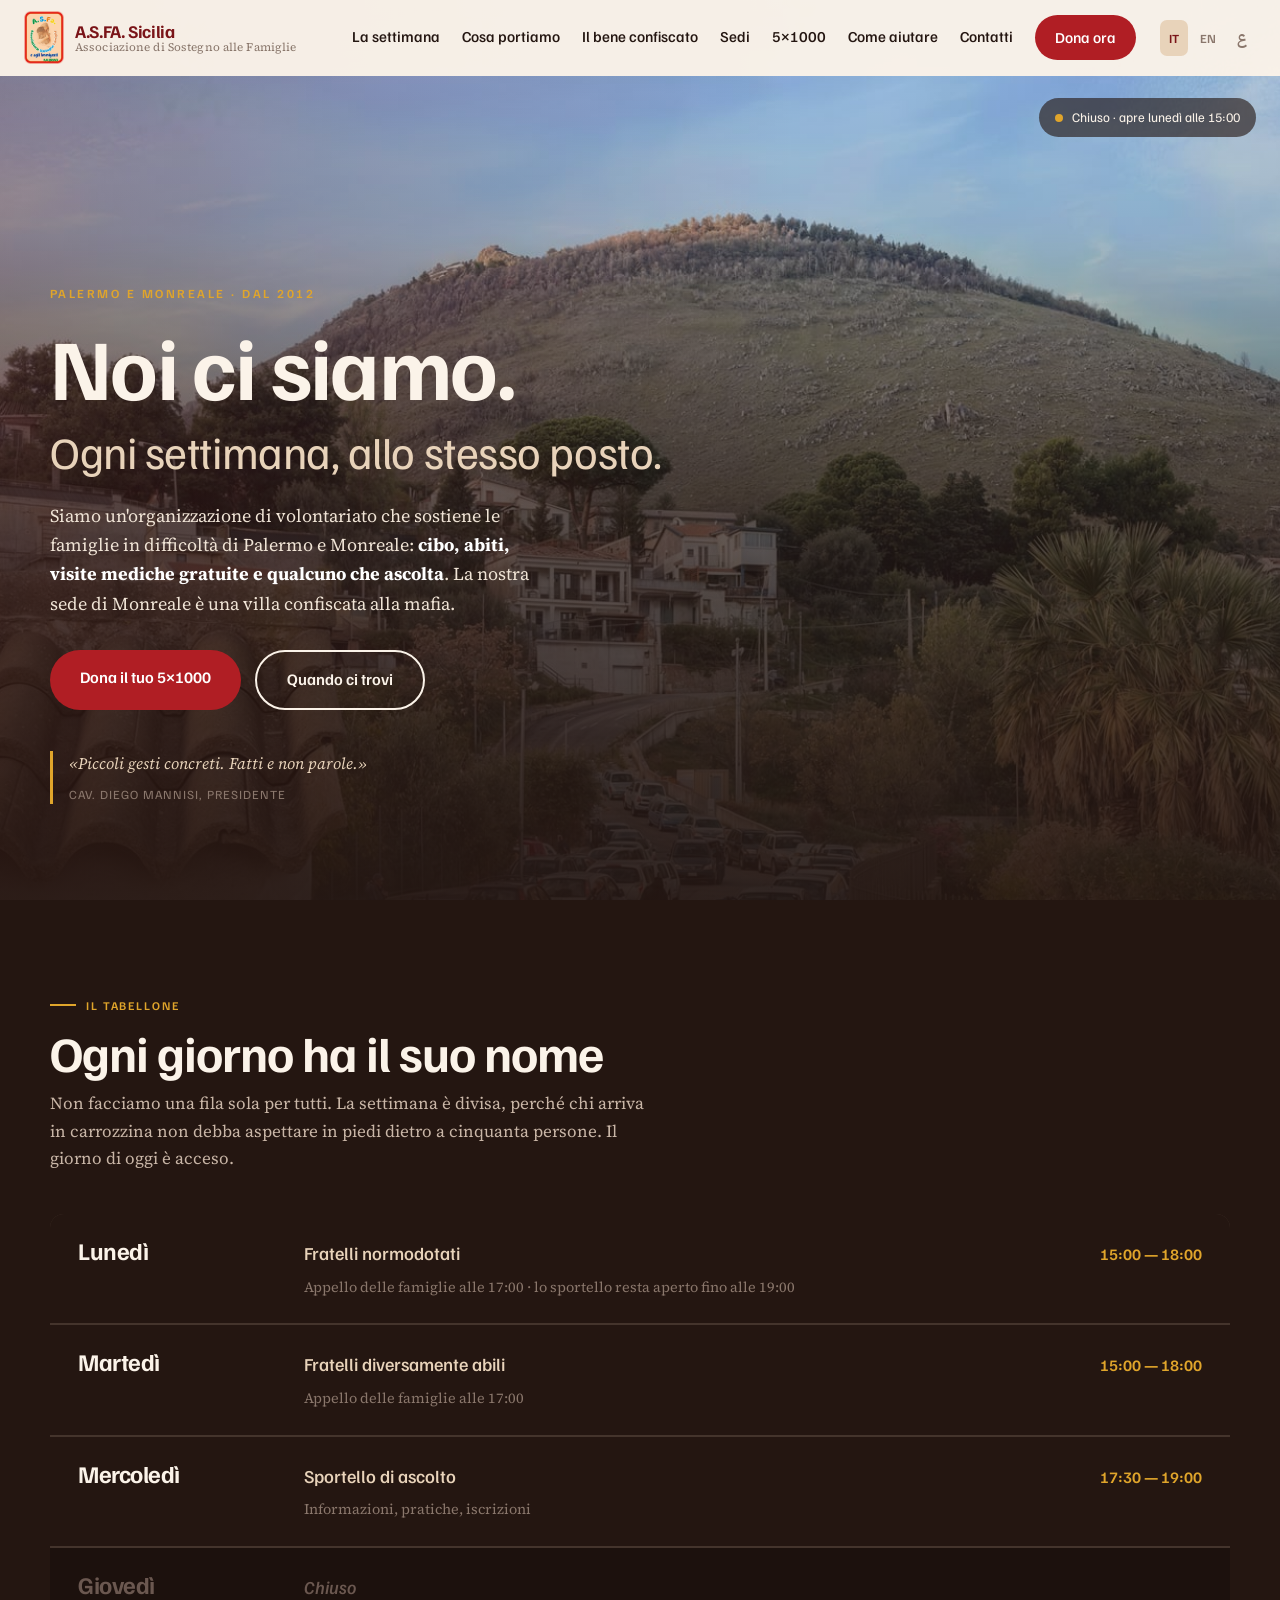
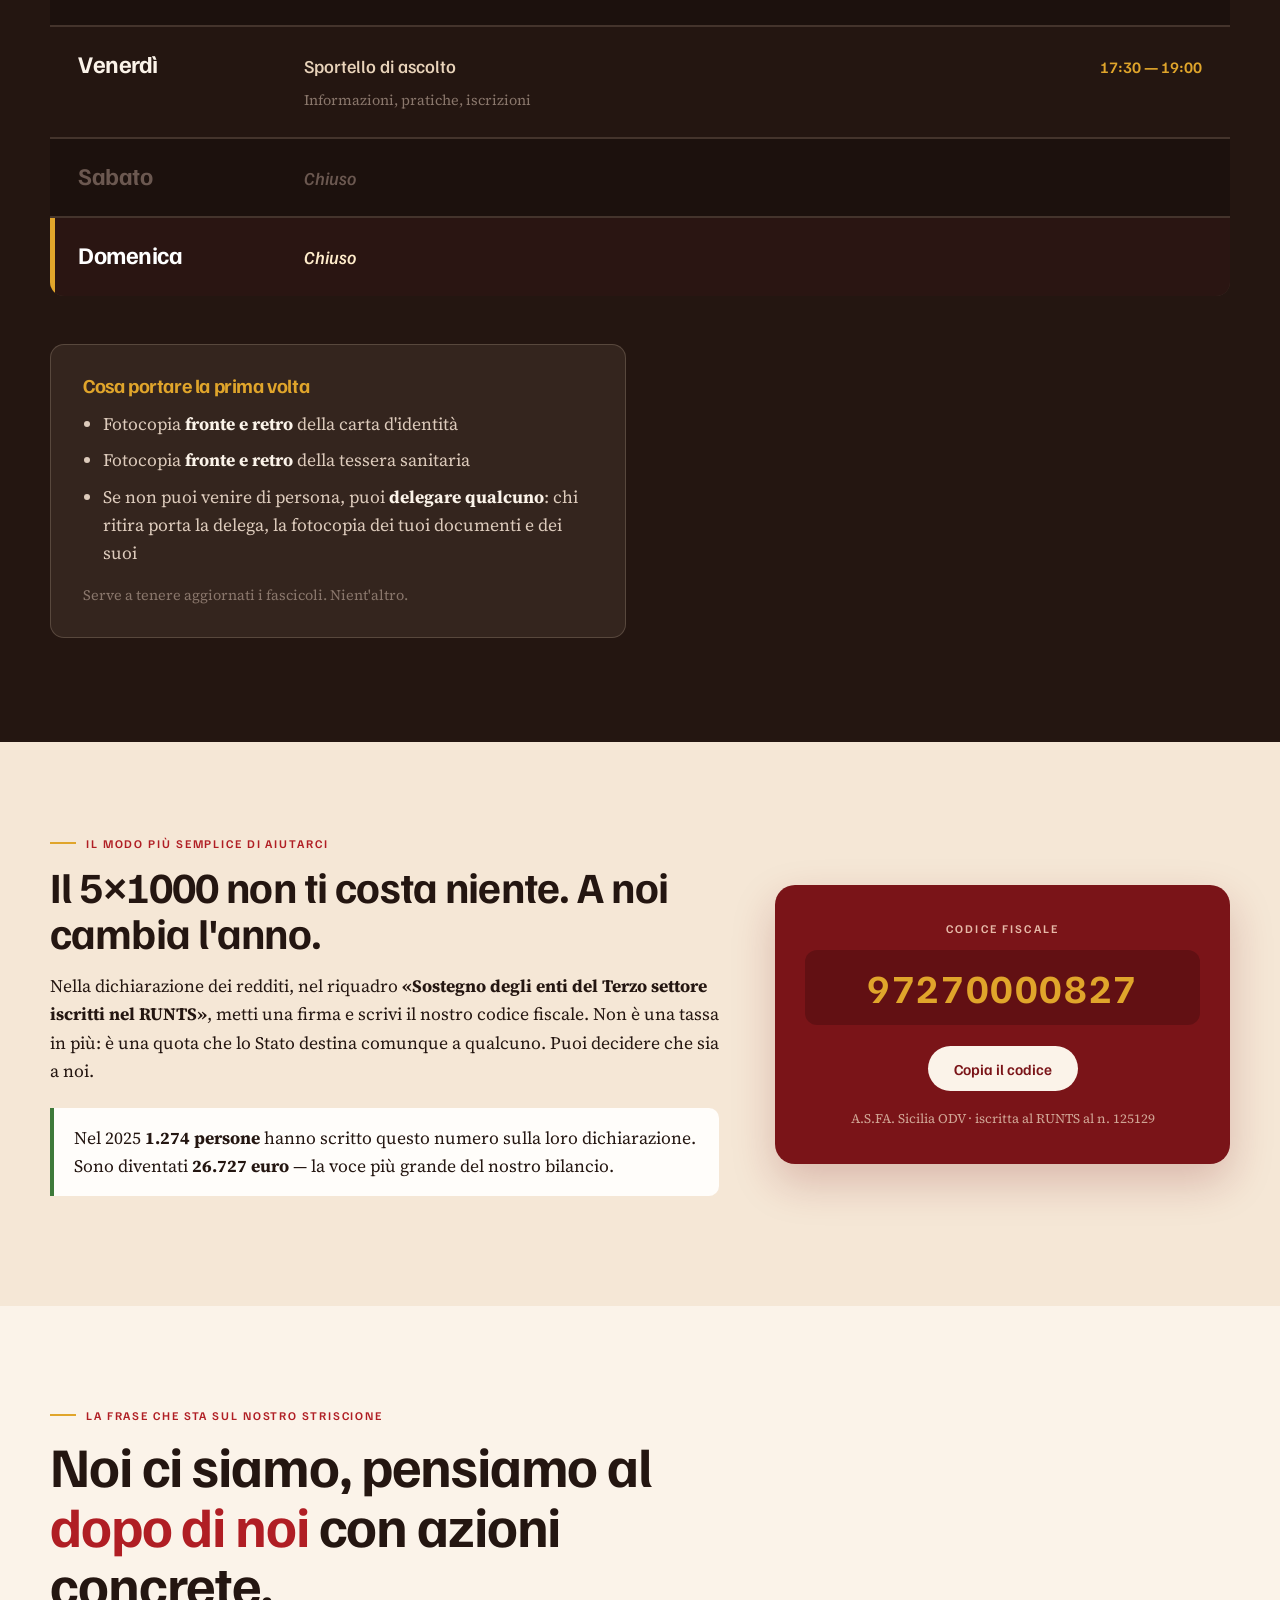
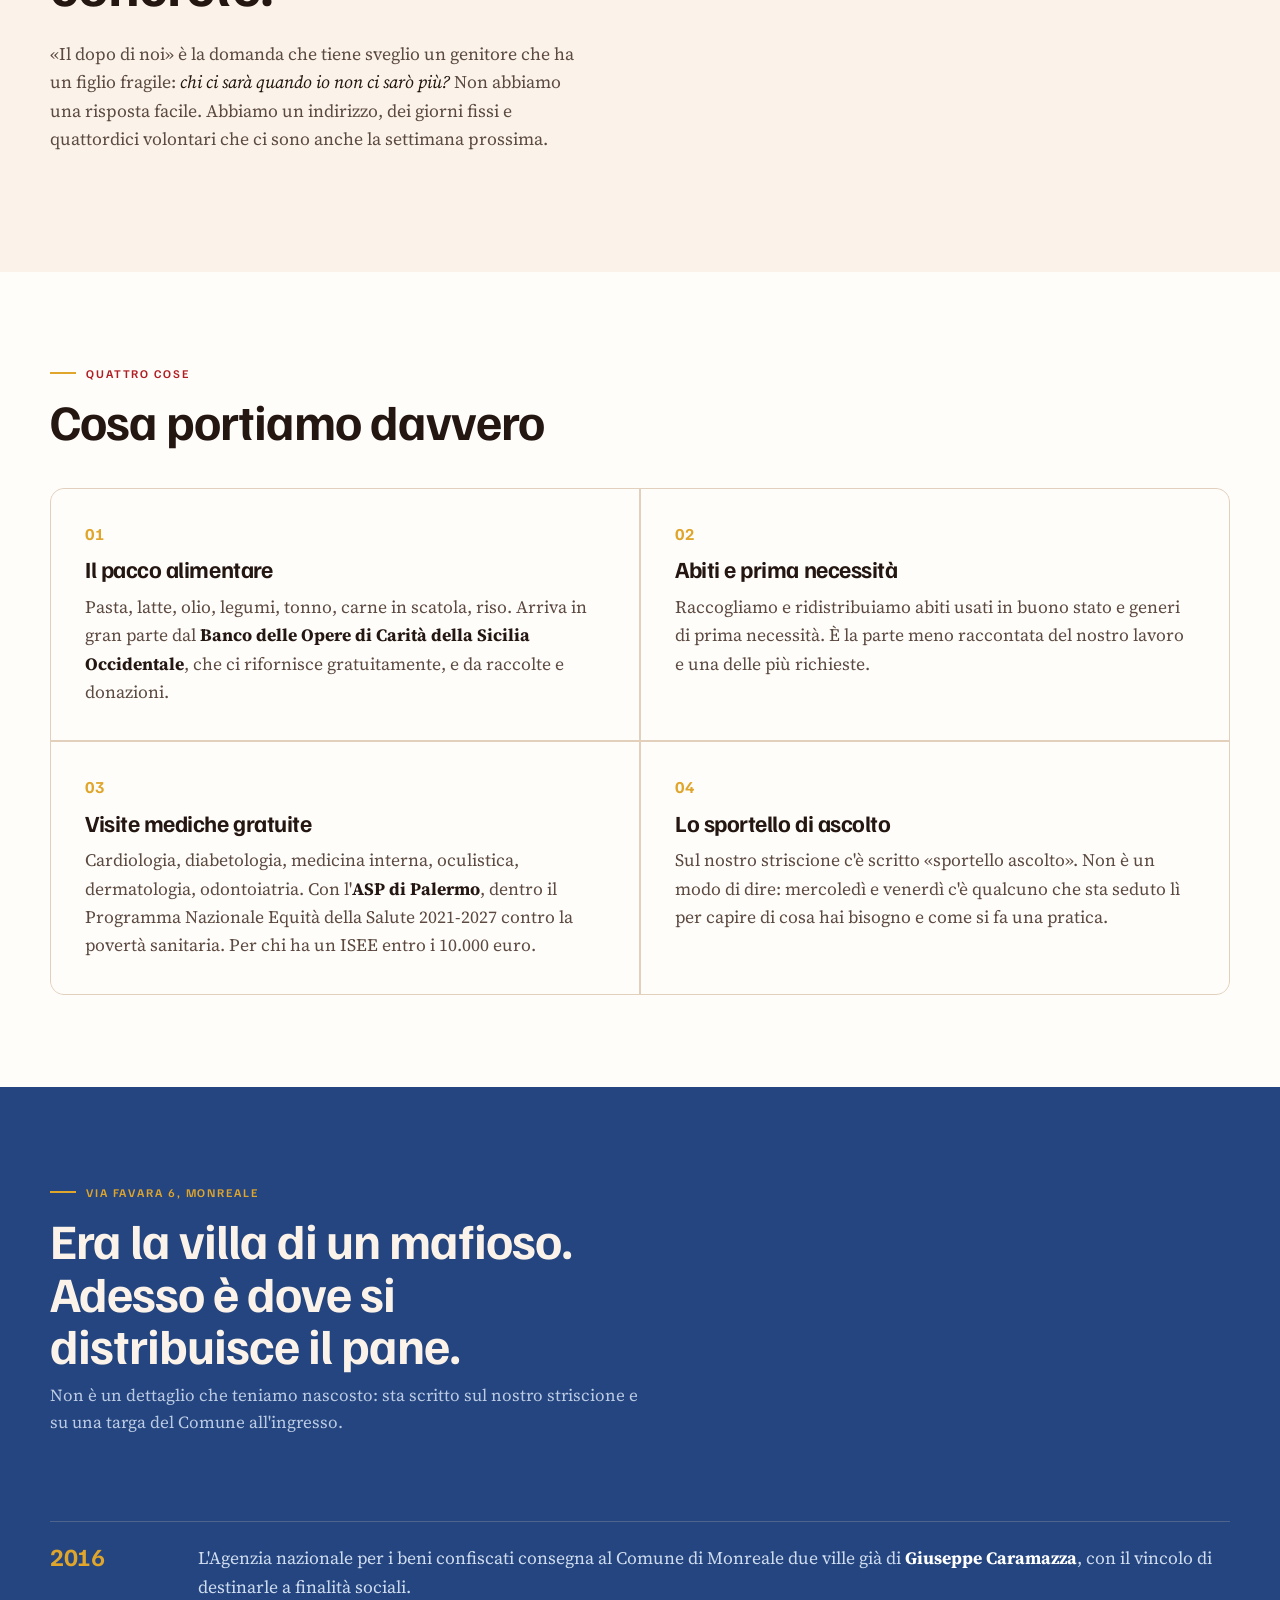
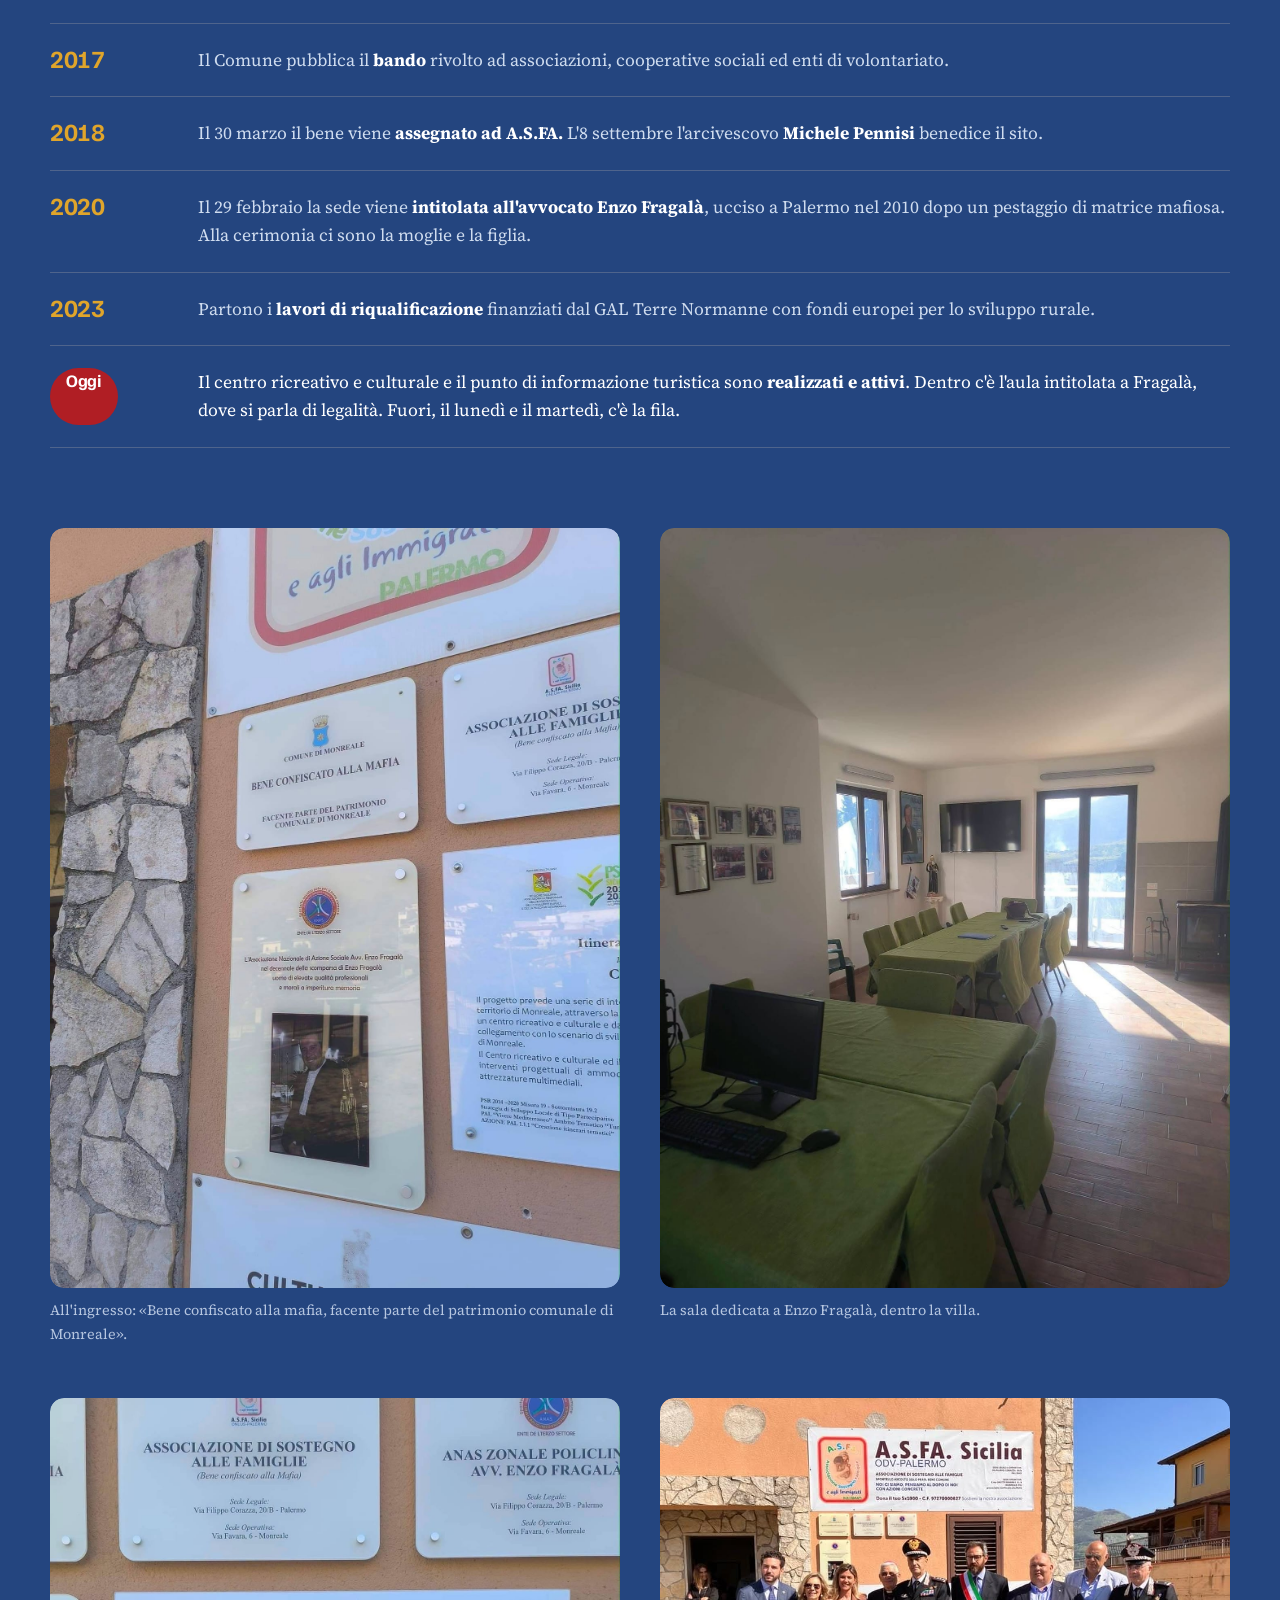
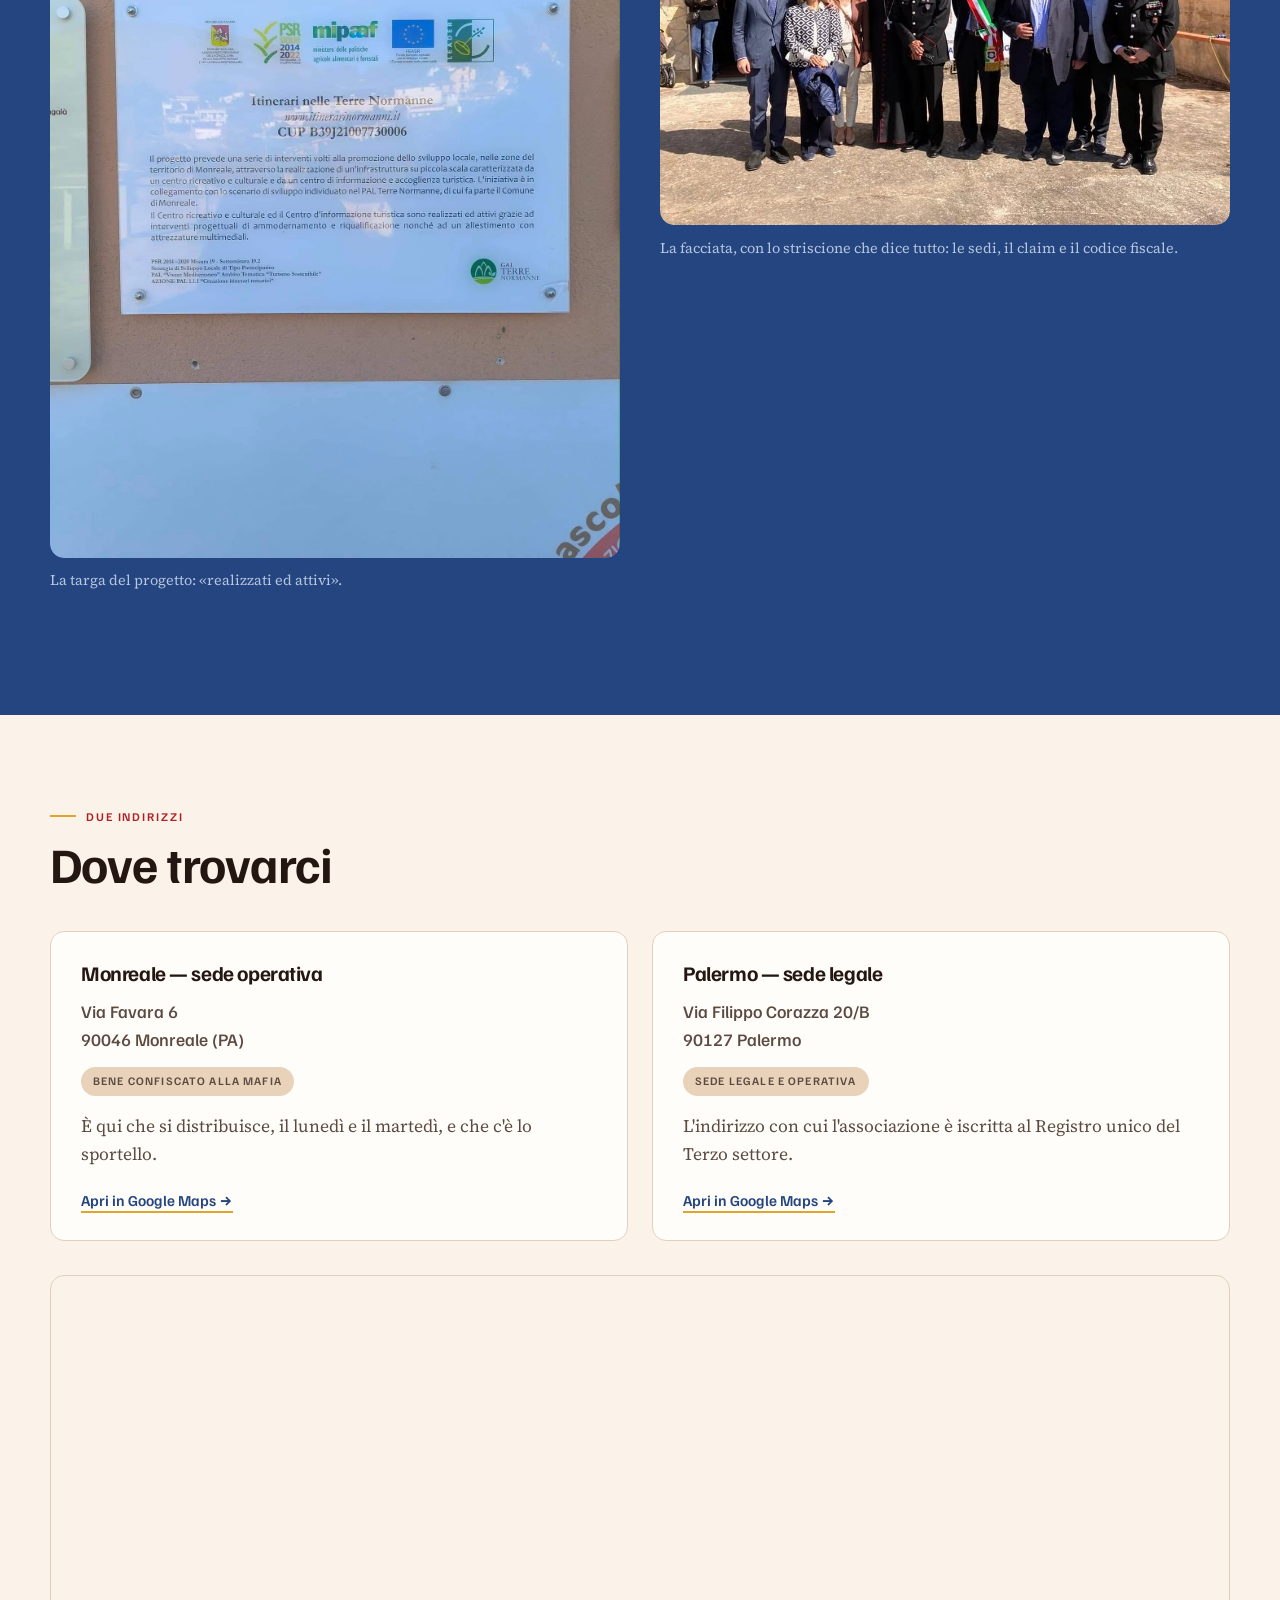
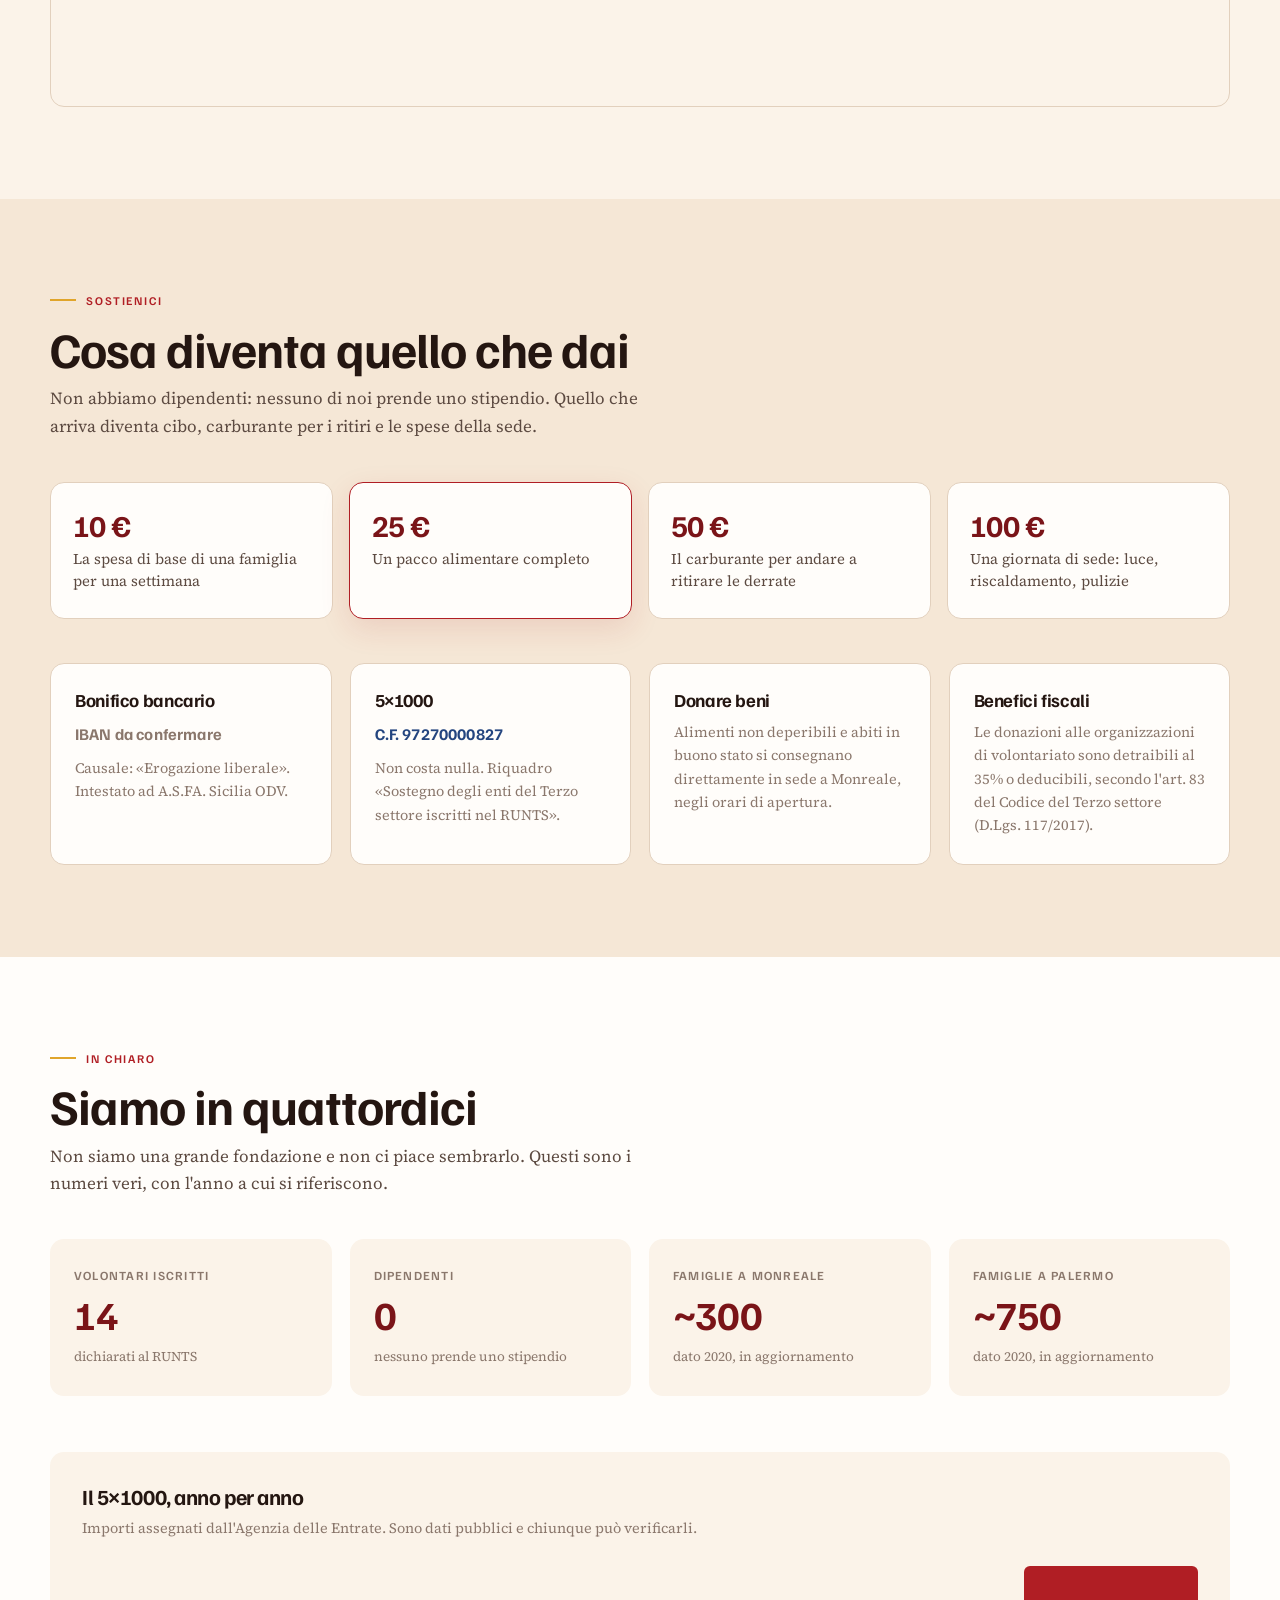
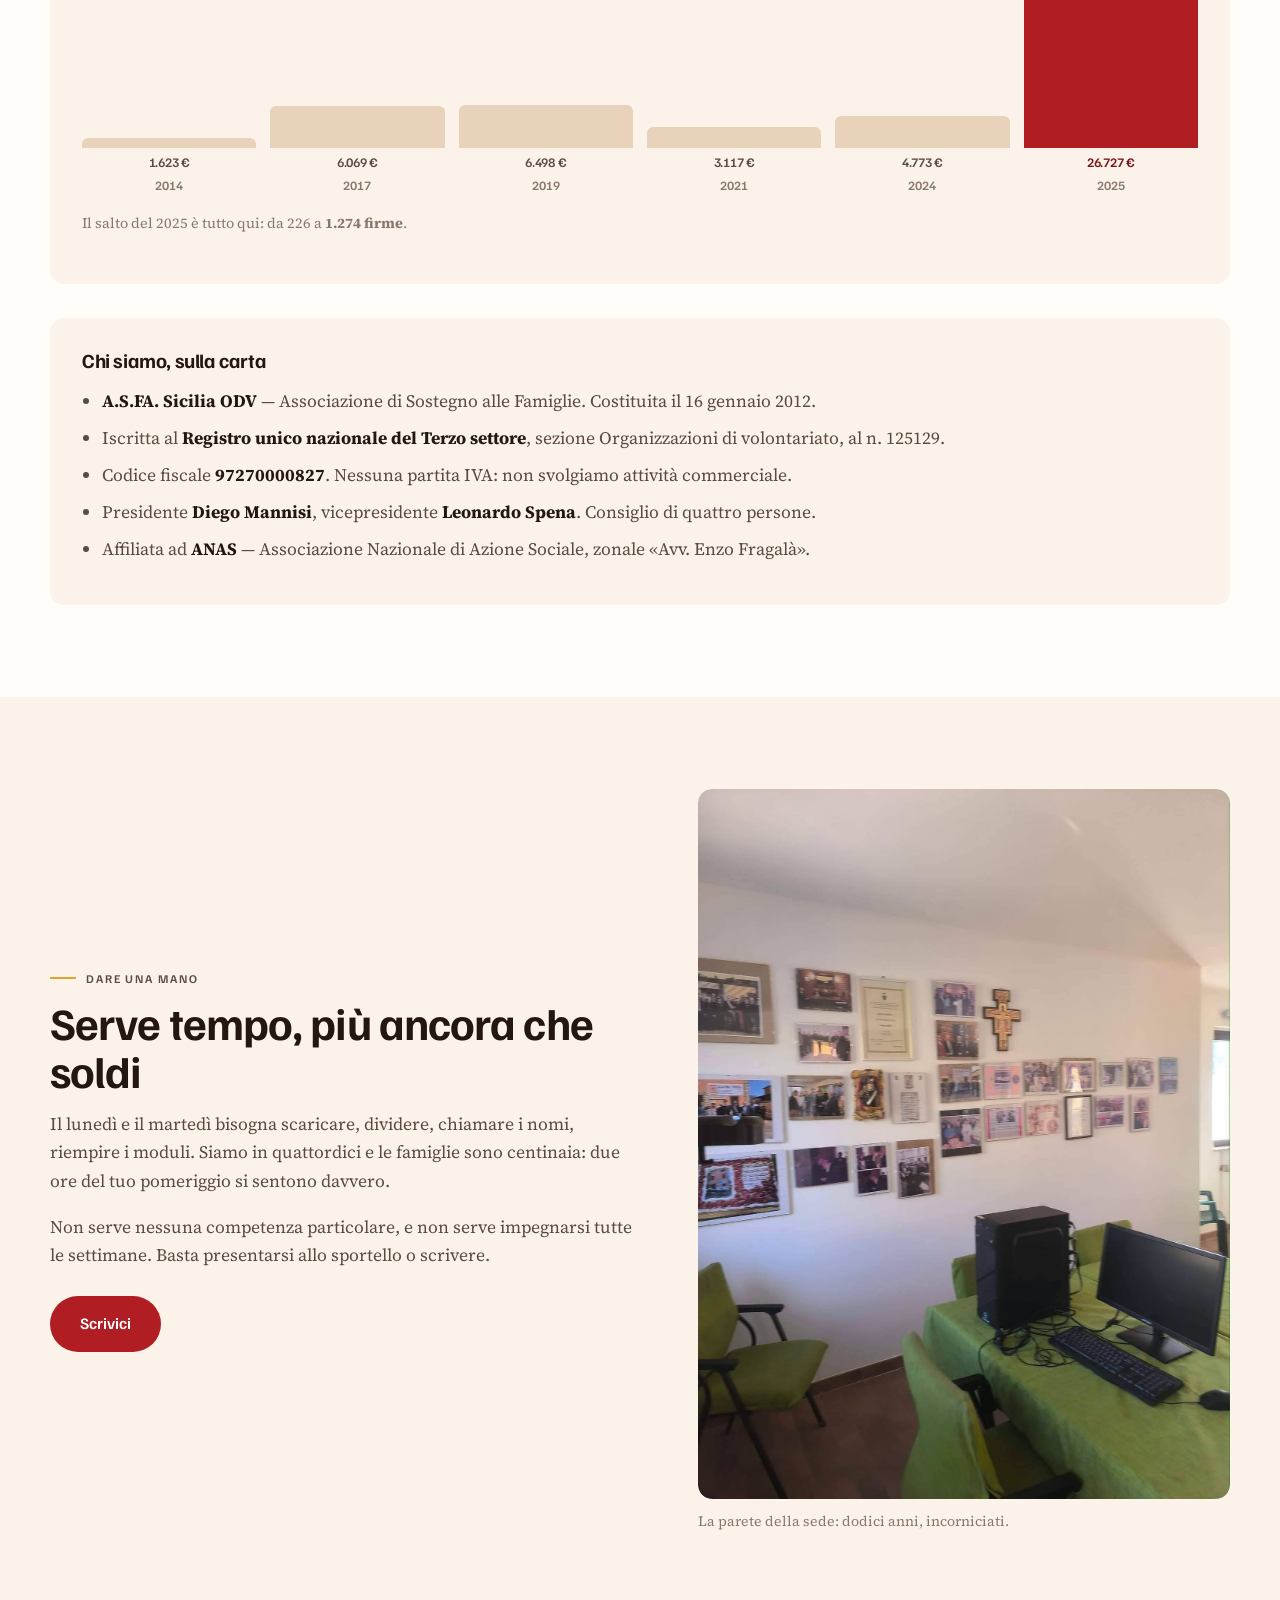
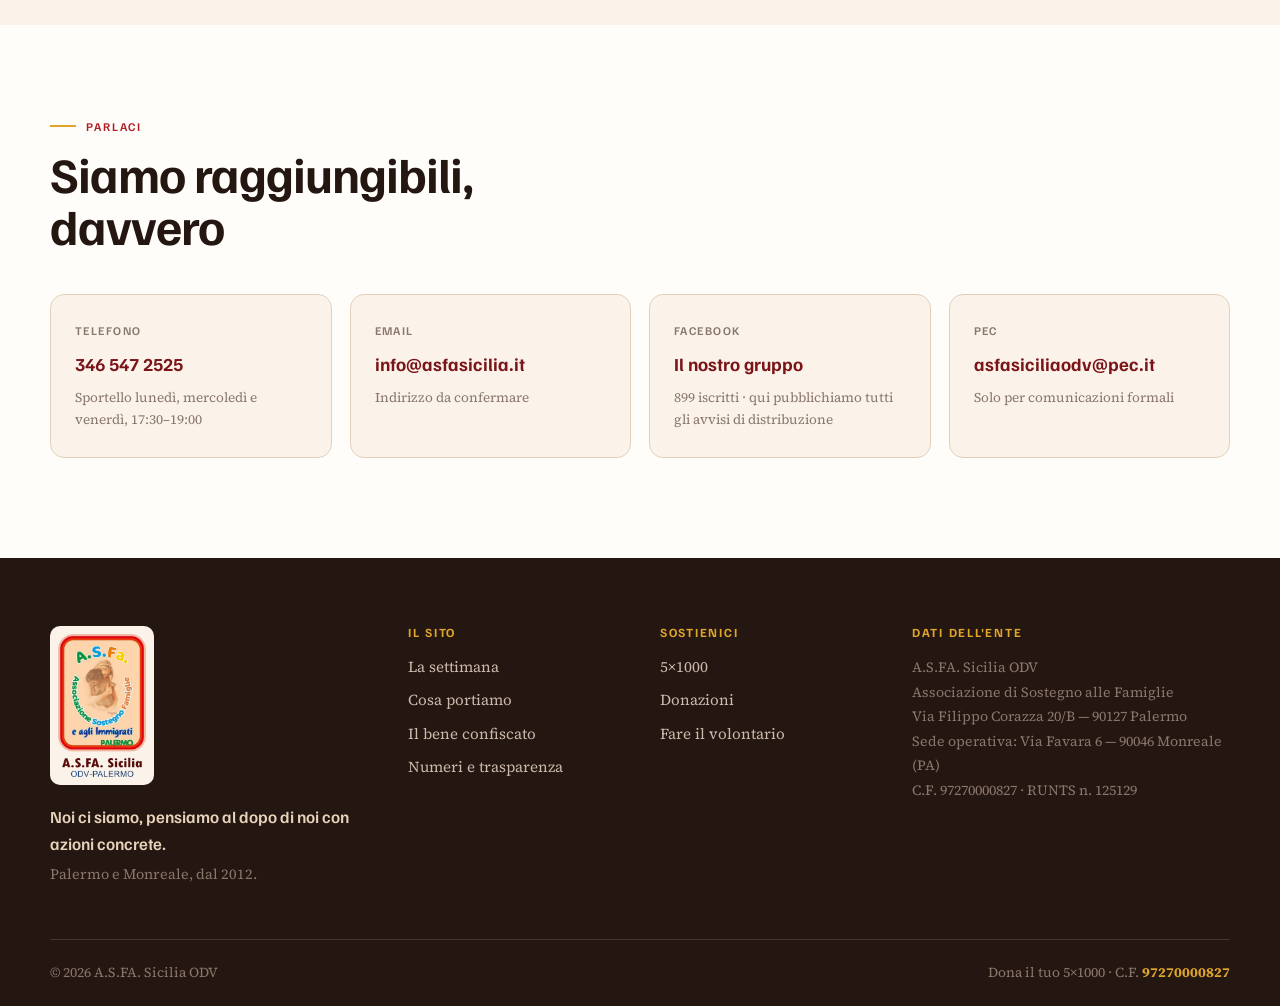
==== index.html @ a06b41d7 "A.S.FA. Sicilia ODV — sito «Noi ci siamo» Anteprima per il cliente (noindex finché IBAN, email e tel" ====
<!DOCTYPE html>
<html lang="it" dir="ltr">
<head>
<meta charset="utf-8">
<meta name="viewport" content="width=device-width, initial-scale=1">
<title>A.S.FA. Sicilia ODV — Associazione di Sostegno alle Famiglie · Palermo e Monreale</title>
<meta name="description" content="Dal 2012 sosteniamo le famiglie di Palermo e Monreale: distribuzione alimentare, abiti, visite mediche gratuite e sportello di ascolto. La sede di Monreale è un bene confiscato alla mafia. Dona il tuo 5×1000: C.F. 97270000827.">
<link rel="canonical" href="https://asfasicilia.it/">
<!-- ⚠️ TEMPORANEO — anteprima per il cliente. IBAN, email e telefono sono ancora
     da confermare: finché lo sono, la pagina non deve comparire nelle ricerche.
     DA RIMUOVERE quando si va live sul dominio con i contatti veri. -->
<meta name="robots" content="noindex, nofollow">
<meta property="og:type" content="website">
<meta property="og:locale" content="it_IT">
<meta property="og:site_name" content="A.S.FA. Sicilia ODV">
<meta property="og:title" content="A.S.FA. Sicilia ODV — Noi ci siamo">
<meta property="og:description" content="Associazione di Sostegno alle Famiglie e agli Immigrati. Palermo e Monreale, dal 2012. Distribuzione alimentare, abiti, visite mediche gratuite, sportello di ascolto.">
<meta property="og:url" content="https://asfasicilia.it/">
<meta property="og:image" content="https://asfasicilia.it/img/og-image.jpg">
<meta property="og:image:width" content="1200">
<meta property="og:image:height" content="630">
<meta name="twitter:card" content="summary_large_image">
<meta name="twitter:title" content="A.S.FA. Sicilia ODV — Noi ci siamo">
<meta name="twitter:description" content="Associazione di Sostegno alle Famiglie e agli Immigrati. Palermo e Monreale, dal 2012.">
<meta name="twitter:image" content="https://asfasicilia.it/img/og-image.jpg">
<meta name="theme-color" content="#7A1418">
<link rel="icon" href="img/favicon-32.png" sizes="32x32" type="image/png">
<link rel="icon" href="img/favicon-512.png" sizes="512x512" type="image/png">
<link rel="apple-touch-icon" href="img/apple-touch-icon.png">
<link rel="preconnect" href="https://fonts.googleapis.com">
<link rel="preconnect" href="https://fonts.gstatic.com" crossorigin>
<link href="https://fonts.googleapis.com/css2?family=Familjen+Grotesk:ital,wght@0,400..700;1,400..700&family=Source+Serif+4:ital,opsz,wght@0,8..60,400..700;1,8..60,400..600&family=IBM+Plex+Sans+Arabic:wght@400;600;700&display=swap" rel="stylesheet">
<link rel="stylesheet" href="css/styles.css?v=1">
<script src="https://cdnjs.cloudflare.com/ajax/libs/gsap/3.12.5/gsap.min.js" defer></script>
<script src="https://cdnjs.cloudflare.com/ajax/libs/gsap/3.12.5/ScrollTrigger.min.js" defer></script>
<script src="js/main.js?v=1" defer></script>
<script type="application/ld+json">
{
  "@context": "https://schema.org",
  "@graph": [
    {
      "@type": "NGO",
      "@id": "https://asfasicilia.it/#org",
      "name": "A.S.FA. Sicilia ODV — Associazione di Sostegno alle Famiglie",
      "alternateName": ["A.S.FA. Sicilia", "Associazione di Sostegno alle Famiglie e agli Immigrati"],
      "url": "https://asfasicilia.it/",
      "logo": "https://asfasicilia.it/img/logo-asfa-full.png",
      "image": "https://asfasicilia.it/img/sede-inaugurazione.jpg",
      "foundingDate": "2012-01-16",
      "slogan": "Noi ci siamo, pensiamo al dopo di noi con azioni concrete",
      "taxID": "97270000827",
      "description": "Organizzazione di volontariato che sostiene le famiglie in difficoltà di Palermo e Monreale con distribuzione alimentare, abiti, visite mediche gratuite e uno sportello di ascolto. La sede operativa di Monreale è un bene confiscato alla mafia.",
      "areaServed": [
        { "@type": "City", "name": "Palermo" },
        { "@type": "City", "name": "Monreale" }
      ],
      "address": {
        "@type": "PostalAddress",
        "streetAddress": "Via Filippo Corazza 20/B",
        "postalCode": "90127",
        "addressLocality": "Palermo",
        "addressRegion": "PA",
        "addressCountry": "IT"
      },
      "location": {
        "@type": "Place",
        "name": "Sede operativa di Monreale — bene confiscato alla mafia",
        "address": {
          "@type": "PostalAddress",
          "streetAddress": "Via Favara 6",
          "postalCode": "90046",
          "addressLocality": "Monreale",
          "addressRegion": "PA",
          "addressCountry": "IT"
        }
      },
      "sameAs": ["https://www.facebook.com/groups/707777091061742"],
      "member": {
        "@type": "Person",
        "name": "Diego Mannisi",
        "jobTitle": "Presidente"
      }
    },
    {
      "@type": "WebSite",
      "@id": "https://asfasicilia.it/#site",
      "url": "https://asfasicilia.it/",
      "name": "A.S.FA. Sicilia ODV",
      "inLanguage": ["it", "en", "ar"],
      "publisher": { "@id": "https://asfasicilia.it/#org" }
    },
    {
      "@type": "FAQPage",
      "@id": "https://asfasicilia.it/#faq",
      "mainEntity": [
        {
          "@type": "Question",
          "name": "Come faccio a ricevere il pacco alimentare?",
          "acceptedAnswer": { "@type": "Answer", "text": "Ci si presenta alla sede nel giorno indicato portando la fotocopia fronte e retro della carta d'identità e della tessera sanitaria. Chi è impossibilitato a venire può delegare un'altra persona, che ritira esibendo la delega insieme alla fotocopia dei documenti di chi delega e dei propri." }
        },
        {
          "@type": "Question",
          "name": "In quali giorni si distribuisce?",
          "acceptedAnswer": { "@type": "Answer", "text": "La distribuzione è organizzata per giorni distinti: il lunedì per i fratelli normodotati e il martedì per i fratelli diversamente abili, dalle 15:00 alle 18:00, con appello delle famiglie presenti alle 17:00. Lo sportello di ascolto è aperto lunedì, mercoledì e venerdì dalle 17:30 alle 19:00." }
        },
        {
          "@type": "Question",
          "name": "Dove si trova la sede?",
          "acceptedAnswer": { "@type": "Answer", "text": "La sede legale è a Palermo in Via Filippo Corazza 20/B. La sede operativa è a Monreale in Via Favara 6, dentro una villa confiscata alla mafia e assegnata all'associazione dal Comune di Monreale con bando pubblico nel 2018." }
        },
        {
          "@type": "Question",
          "name": "Come posso destinare il 5×1000 ad A.S.FA. Sicilia?",
          "acceptedAnswer": { "@type": "Answer", "text": "Nella dichiarazione dei redditi, nel riquadro «Sostegno degli enti del Terzo settore iscritti nel RUNTS», si firma e si scrive il codice fiscale 97270000827. Non costa nulla al contribuente." }
        },
        {
          "@type": "Question",
          "name": "Le visite mediche sono davvero gratuite?",
          "acceptedAnswer": { "@type": "Answer", "text": "Sì. Rientrano nel Programma Nazionale Equità della Salute 2021-2027, realizzato con l'ASP di Palermo per contrastare la povertà sanitaria. Sono rivolte a chi ha un ISEE entro i 10.000 euro e si prenotano contattando l'associazione." }
        }
      ]
    }
  ]
}
</script>
</head>
<body>

<a class="skip" href="#main" data-i18n="skip">Vai al contenuto</a>

<!-- ══ INTRO (skippabile, off con reduced-motion / no-js) ══ -->
<div class="intro" id="intro" aria-hidden="true">
  <div class="intro-in">
    <span class="intro-l1">Noi</span>
    <span class="intro-l2">ci siamo</span>
  </div>
</div>

<!-- ══ HEADER ══ -->
<header class="hdr" id="hdr">
  <a class="brand" href="#hero" aria-label="A.S.FA. Sicilia ODV, torna in cima">
    <img class="brand-mark" src="img/logo-badge.png" alt="Stemma di A.S.FA. Sicilia: una madre che stringe il figlio, dentro la cornice rossa dell'associazione" width="420" height="560" data-i18n-alt="brand.alt">
    <span class="brand-txt">
      <strong>A.S.FA. Sicilia</strong>
      <em data-i18n="brand.sub">Associazione di Sostegno alle Famiglie</em>
    </span>
  </a>

  <button class="burger" id="burger" aria-controls="mainNav" aria-expanded="false" aria-label="Apri il menu" data-i18n-aria="nav.open">
    <span></span><span></span><span></span>
  </button>

  <nav class="nav" id="mainNav" aria-label="Navigazione principale" data-i18n-aria="nav.main">
    <a href="#settimana" data-i18n="nav.settimana">La settimana</a>
    <a href="#cosa" data-i18n="nav.cosa">Cosa portiamo</a>
    <a href="#bene" data-i18n="nav.bene">Il bene confiscato</a>
    <a href="#sedi" data-i18n="nav.sedi">Sedi</a>
    <a href="#5x1000" data-i18n="nav.5x1000">5×1000</a>
    <a href="#aiutare" data-i18n="nav.aiutare">Come aiutare</a>
    <a href="#contatti" data-i18n="nav.contatti">Contatti</a>
    <a class="nav-cta" href="#dona" data-i18n="nav.dona">Dona ora</a>
  </nav>

  <div class="langs" role="group" aria-label="Lingua del sito" data-i18n-aria="lang.group">
    <button type="button" data-lang="it" class="is-on" aria-pressed="true" lang="it">IT</button>
    <button type="button" data-lang="en" aria-pressed="false" lang="en">EN</button>
    <button type="button" data-lang="ar" aria-pressed="false" lang="ar">ع</button>
  </div>
</header>

<main id="main">

<!-- ══ 1 · HERO ══════════════════════════════════════════ -->
<section class="hero" id="hero">
  <img class="hero-bg" src="img/fila-strada.jpg" alt="La strada che sale verso la sede di Monreale nel giorno della distribuzione, con la fila delle auto e le colline sullo sfondo" width="1900" height="861" data-i18n-alt="hero.alt">
  <div class="hero-veil"></div>
  <div class="hero-in">
    <p class="kicker" data-i18n="hero.kicker">Palermo e Monreale · dal 2012</p>
    <h1 class="hero-h1">
      <span class="hh-1" data-i18n="hero.h1a">Noi ci siamo.</span>
      <span class="hh-2" data-i18n="hero.h1b">Ogni settimana, allo stesso posto.</span>
    </h1>
    <p class="hero-p" data-i18n="hero.p">Siamo un'organizzazione di volontariato che sostiene le famiglie in difficoltà di Palermo e Monreale: <strong>cibo, abiti, visite mediche gratuite e qualcuno che ascolta</strong>. La nostra sede di Monreale è una villa confiscata alla mafia.</p>
    <div class="hero-cta">
      <a class="btn btn-solid" href="#5x1000" data-i18n="hero.cta1">Dona il tuo 5×1000</a>
      <a class="btn btn-line" href="#settimana" data-i18n="hero.cta2">Quando ci trovi</a>
    </div>
    <p class="hero-firma" data-i18n="hero.firma">«Piccoli gesti concreti. Fatti e non parole.»<span>Cav. Diego Mannisi, presidente</span></p>
  </div>
  <div class="hero-stato">
    <span class="dot" aria-hidden="true"></span>
    <span id="orarioStato">&nbsp;</span>
  </div>
</section>

<!-- ══ 2 · IL TABELLONE DELLA SETTIMANA — gesto-firma ═════ -->
<section class="settimana" id="settimana" aria-labelledby="settimana-h">
  <div class="wrap">
    <header class="sec-head reveal">
      <p class="occhiello" data-i18n="sett.occhiello">Il tabellone</p>
      <h2 id="settimana-h" data-i18n="sett.h2">Ogni giorno ha il suo nome</h2>
      <p class="sec-sub" data-i18n="sett.sub">Non facciamo una fila sola per tutti. La settimana è divisa, perché chi arriva in carrozzina non debba aspettare in piedi dietro a cinquanta persone. Il giorno di oggi è acceso.</p>
    </header>

    <ol class="board" role="list">
      <li class="day" data-day="1">
        <span class="d-nome" data-i18n="d.lun">Lunedì</span>
        <span class="d-chi" data-i18n="d.lun.chi">Fratelli normodotati</span>
        <span class="d-ora">15:00 — 18:00</span>
        <span class="d-nota" data-i18n="d.lun.nota">Appello delle famiglie alle 17:00 · lo sportello resta aperto fino alle 19:00</span>
      </li>
      <li class="day" data-day="2">
        <span class="d-nome" data-i18n="d.mar">Martedì</span>
        <span class="d-chi" data-i18n="d.mar.chi">Fratelli diversamente abili</span>
        <span class="d-ora">15:00 — 18:00</span>
        <span class="d-nota" data-i18n="d.mar.nota">Appello delle famiglie alle 17:00</span>
      </li>
      <li class="day" data-day="3">
        <span class="d-nome" data-i18n="d.mer">Mercoledì</span>
        <span class="d-chi" data-i18n="d.mer.chi">Sportello di ascolto</span>
        <span class="d-ora">17:30 — 19:00</span>
        <span class="d-nota" data-i18n="d.mer.nota">Informazioni, pratiche, iscrizioni</span>
      </li>
      <li class="day is-off" data-day="4">
        <span class="d-nome" data-i18n="d.gio">Giovedì</span>
        <span class="d-chi" data-i18n="d.chiuso">Chiuso</span>
      </li>
      <li class="day" data-day="5">
        <span class="d-nome" data-i18n="d.ven">Venerdì</span>
        <span class="d-chi" data-i18n="d.ven.chi">Sportello di ascolto</span>
        <span class="d-ora">17:30 — 19:00</span>
        <span class="d-nota" data-i18n="d.ven.nota">Informazioni, pratiche, iscrizioni</span>
      </li>
      <li class="day is-off" data-day="6">
        <span class="d-nome" data-i18n="d.sab">Sabato</span>
        <span class="d-chi" data-i18n="d.chiuso2">Chiuso</span>
      </li>
      <li class="day is-off" data-day="0">
        <span class="d-nome" data-i18n="d.dom">Domenica</span>
        <span class="d-chi" data-i18n="d.chiuso3">Chiuso</span>
      </li>
    </ol>

    <aside class="cosa-portare reveal">
      <h3 data-i18n="portare.h3">Cosa portare la prima volta</h3>
      <ul>
        <li data-i18n="portare.1">Fotocopia <strong>fronte e retro</strong> della carta d'identità</li>
        <li data-i18n="portare.2">Fotocopia <strong>fronte e retro</strong> della tessera sanitaria</li>
        <li data-i18n="portare.3">Se non puoi venire di persona, puoi <strong>delegare qualcuno</strong>: chi ritira porta la delega, la fotocopia dei tuoi documenti e dei suoi</li>
      </ul>
      <p class="mini" data-i18n="portare.nota">Serve a tenere aggiornati i fascicoli. Nient'altro.</p>
    </aside>
  </div>
</section>

<!-- ══ 3 · 5×1000 ════════════════════════════════════════ -->
<section class="cinque" id="5x1000" aria-labelledby="cinque-h">
  <div class="wrap cinque-grid">
    <div class="cinque-txt reveal">
      <p class="occhiello" data-i18n="cq.occhiello">Il modo più semplice di aiutarci</p>
      <h2 id="cinque-h" data-i18n="cq.h2">Il 5×1000 non ti costa niente. A noi cambia l'anno.</h2>
      <p data-i18n="cq.p1">Nella dichiarazione dei redditi, nel riquadro <strong>«Sostegno degli enti del Terzo settore iscritti nel RUNTS»</strong>, metti una firma e scrivi il nostro codice fiscale. Non è una tassa in più: è una quota che lo Stato destina comunque a qualcuno. Puoi decidere che sia a noi.</p>
      <p class="cq-prova" data-i18n="cq.p2">Nel 2025 <strong>1.274 persone</strong> hanno scritto questo numero sulla loro dichiarazione. Sono diventati <strong>26.727 euro</strong> — la voce più grande del nostro bilancio.</p>
    </div>
    <div class="cf-card reveal">
      <p class="cf-lab" data-i18n="cq.cflab">Codice fiscale</p>
      <p class="cf-num" id="cfNum">97270000827</p>
      <button class="cf-copy" type="button" id="cfCopy" data-i18n="cq.copia">Copia il codice</button>
      <p class="cf-note" data-i18n="cq.cfnote">A.S.FA. Sicilia ODV · iscritta al RUNTS al n. 125129</p>
    </div>
  </div>
</section>

<!-- ══ 4 · STATEMENT ═════════════════════════════════════ -->
<section class="statement" aria-labelledby="stat-h">
  <div class="wrap">
    <p class="occhiello reveal" data-i18n="st.occhiello">La frase che sta sul nostro striscione</p>
    <h2 id="stat-h" class="big-quote reveal" data-i18n="st.h2">Noi ci siamo, pensiamo al <em>dopo di noi</em> con azioni concrete.</h2>
    <p class="stat-p reveal" data-i18n="st.p">«Il dopo di noi» è la domanda che tiene sveglio un genitore che ha un figlio fragile: <em>chi ci sarà quando io non ci sarò più?</em> Non abbiamo una risposta facile. Abbiamo un indirizzo, dei giorni fissi e quattordici volontari che ci sono anche la settimana prossima.</p>
  </div>
</section>

<!-- ══ 5 · COSA PORTIAMO ═════════════════════════════════ -->
<section class="cosa" id="cosa" aria-labelledby="cosa-h">
  <div class="wrap">
    <header class="sec-head reveal">
      <p class="occhiello" data-i18n="cosa.occhiello">Quattro cose</p>
      <h2 id="cosa-h" data-i18n="cosa.h2">Cosa portiamo davvero</h2>
    </header>
    <div class="cosa-grid">
      <article class="cosa-c reveal">
        <span class="cosa-n">01</span>
        <h3 data-i18n="cosa.1.h">Il pacco alimentare</h3>
        <p data-i18n="cosa.1.p">Pasta, latte, olio, legumi, tonno, carne in scatola, riso. Arriva in gran parte dal <strong>Banco delle Opere di Carità della Sicilia Occidentale</strong>, che ci rifornisce gratuitamente, e da raccolte e donazioni.</p>
      </article>
      <article class="cosa-c reveal">
        <span class="cosa-n">02</span>
        <h3 data-i18n="cosa.2.h">Abiti e prima necessità</h3>
        <p data-i18n="cosa.2.p">Raccogliamo e ridistribuiamo abiti usati in buono stato e generi di prima necessità. È la parte meno raccontata del nostro lavoro e una delle più richieste.</p>
      </article>
      <article class="cosa-c reveal">
        <span class="cosa-n">03</span>
        <h3 data-i18n="cosa.3.h">Visite mediche gratuite</h3>
        <p data-i18n="cosa.3.p">Cardiologia, diabetologia, medicina interna, oculistica, dermatologia, odontoiatria. Con l'<strong>ASP di Palermo</strong>, dentro il Programma Nazionale Equità della Salute 2021-2027 contro la povertà sanitaria. Per chi ha un ISEE entro i 10.000 euro.</p>
      </article>
      <article class="cosa-c reveal">
        <span class="cosa-n">04</span>
        <h3 data-i18n="cosa.4.h">Lo sportello di ascolto</h3>
        <p data-i18n="cosa.4.p">Sul nostro striscione c'è scritto «sportello ascolto». Non è un modo di dire: mercoledì e venerdì c'è qualcuno che sta seduto lì per capire di cosa hai bisogno e come si fa una pratica.</p>
      </article>
    </div>
  </div>
</section>

<!-- ══ 6 · IL BENE CONFISCATO ════════════════════════════ -->
<section class="bene" id="bene" aria-labelledby="bene-h">
  <div class="wrap">
    <header class="sec-head reveal">
      <p class="occhiello" data-i18n="bene.occhiello">Via Favara 6, Monreale</p>
      <h2 id="bene-h" data-i18n="bene.h2">Era la villa di un mafioso. Adesso è dove si distribuisce il pane.</h2>
      <p class="sec-sub" data-i18n="bene.sub">Non è un dettaglio che teniamo nascosto: sta scritto sul nostro striscione e su una targa del Comune all'ingresso.</p>
    </header>

    <ol class="timeline">
      <li class="tl reveal"><span class="tl-y">2016</span><p data-i18n="tl.1">L'Agenzia nazionale per i beni confiscati consegna al Comune di Monreale due ville già di <strong>Giuseppe Caramazza</strong>, con il vincolo di destinarle a finalità sociali.</p></li>
      <li class="tl reveal"><span class="tl-y">2017</span><p data-i18n="tl.2">Il Comune pubblica il <strong>bando</strong> rivolto ad associazioni, cooperative sociali ed enti di volontariato.</p></li>
      <li class="tl reveal"><span class="tl-y">2018</span><p data-i18n="tl.3">Il 30 marzo il bene viene <strong>assegnato ad A.S.FA.</strong> L'8 settembre l'arcivescovo <strong>Michele Pennisi</strong> benedice il sito.</p></li>
      <li class="tl reveal"><span class="tl-y">2020</span><p data-i18n="tl.4">Il 29 febbraio la sede viene <strong>intitolata all'avvocato Enzo Fragalà</strong>, ucciso a Palermo nel 2010 dopo un pestaggio di matrice mafiosa. Alla cerimonia ci sono la moglie e la figlia.</p></li>
      <li class="tl reveal"><span class="tl-y">2023</span><p data-i18n="tl.5">Partono i <strong>lavori di riqualificazione</strong> finanziati dal GAL Terre Normanne con fondi europei per lo sviluppo rurale.</p></li>
      <li class="tl reveal is-now"><span class="tl-y" data-i18n="tl.oggi">Oggi</span><p data-i18n="tl.6">Il centro ricreativo e culturale e il punto di informazione turistica sono <strong>realizzati e attivi</strong>. Dentro c'è l'aula intitolata a Fragalà, dove si parla di legalità. Fuori, il lunedì e il martedì, c'è la fila.</p></li>
    </ol>

    <figure class="bene-foto reveal">
      <button type="button" class="zoom" data-full="img/targhe-muro.jpg" aria-label="Ingrandisci la foto delle targhe" data-i18n-aria="zoom.1">
        <img src="img/targhe-muro.jpg" alt="Le targhe all'ingresso della sede: quella del Comune di Monreale che dichiara il bene confiscato alla mafia, quella dell'associazione e quella dedicata all'avvocato Enzo Fragalà" width="1400" height="1867" data-i18n-alt="bene.foto1.alt">
      </button>
      <figcaption data-i18n="bene.foto1.cap">All'ingresso: «Bene confiscato alla mafia, facente parte del patrimonio comunale di Monreale».</figcaption>
    </figure>
    <figure class="bene-foto reveal">
      <button type="button" class="zoom" data-full="img/aula-fragala.jpg" aria-label="Ingrandisci la foto della sala interna" data-i18n-aria="zoom.2">
        <img src="img/aula-fragala.jpg" alt="La sala interna della sede, con i tavoli, le postazioni e la vista sulle colline di Monreale" width="1400" height="1867" data-i18n-alt="bene.foto2.alt">
      </button>
      <figcaption data-i18n="bene.foto2.cap">La sala dedicata a Enzo Fragalà, dentro la villa.</figcaption>
    </figure>
    <figure class="bene-foto reveal">
      <button type="button" class="zoom" data-full="img/targa-gal.jpg" aria-label="Ingrandisci la targa del progetto" data-i18n-aria="zoom.3">
        <img src="img/targa-gal.jpg" alt="La targa del progetto GAL Terre Normanne che dichiara il centro ricreativo e culturale realizzato e attivo" width="1400" height="1867" data-i18n-alt="bene.foto3.alt">
      </button>
      <figcaption data-i18n="bene.foto3.cap">La targa del progetto: «realizzati ed attivi».</figcaption>
    </figure>
    <figure class="bene-foto reveal">
      <button type="button" class="zoom" data-full="img/sede-inaugurazione.jpg" aria-label="Ingrandisci la foto della facciata" data-i18n-aria="zoom.4">
        <img src="img/sede-inaugurazione.jpg" alt="La facciata della sede con lo striscione dell'associazione, durante una cerimonia con autorità civili, militari e religiose" width="960" height="720" data-i18n-alt="bene.foto4.alt">
      </button>
      <figcaption data-i18n="bene.foto4.cap">La facciata, con lo striscione che dice tutto: le sedi, il claim e il codice fiscale.</figcaption>
    </figure>
  </div>
</section>

<!-- ══ 7 · SEDI ══════════════════════════════════════════ -->
<section class="sedi" id="sedi" aria-labelledby="sedi-h">
  <div class="wrap">
    <header class="sec-head reveal">
      <p class="occhiello" data-i18n="sedi.occhiello">Due indirizzi</p>
      <h2 id="sedi-h" data-i18n="sedi.h2">Dove trovarci</h2>
    </header>
    <div class="sedi-grid">
      <article class="sede reveal">
        <h3 data-i18n="sedi.1.h">Monreale — sede operativa</h3>
        <p class="sede-addr">Via Favara 6<br>90046 Monreale (PA)</p>
        <p class="sede-tag" data-i18n="sedi.1.tag">Bene confiscato alla mafia</p>
        <p data-i18n="sedi.1.p">È qui che si distribuisce, il lunedì e il martedì, e che c'è lo sportello.</p>
        <a class="link-arrow" href="https://www.google.com/maps/search/?api=1&amp;query=Via+Favara+6+Monreale+PA" target="_blank" rel="noopener" data-i18n="sedi.apri">Apri in Google Maps</a>
      </article>
      <article class="sede reveal">
        <h3 data-i18n="sedi.2.h">Palermo — sede legale</h3>
        <p class="sede-addr">Via Filippo Corazza 20/B<br>90127 Palermo</p>
        <p class="sede-tag" data-i18n="sedi.2.tag">Sede legale e operativa</p>
        <p data-i18n="sedi.2.p">L'indirizzo con cui l'associazione è iscritta al Registro unico del Terzo settore.</p>
        <a class="link-arrow" href="https://www.google.com/maps/search/?api=1&amp;query=Via+Filippo+Corazza+20+Palermo" target="_blank" rel="noopener" data-i18n="sedi.apri2">Apri in Google Maps</a>
      </article>
    </div>
    <div class="mappa reveal">
      <iframe
        title="Mappa della sede operativa di Monreale, Via Favara 6"
        data-i18n-title="mappa.title"
        src="https://www.google.com/maps?q=Via%20Favara%206%2C%2090046%20Monreale%20PA&amp;output=embed"
        width="600" height="450" style="border:0" allowfullscreen loading="eager" referrerpolicy="no-referrer-when-downgrade"></iframe>
    </div>
  </div>
</section>

<!-- ══ 8 · DONA ══════════════════════════════════════════ -->
<section class="dona" id="dona" aria-labelledby="dona-h">
  <div class="wrap">
    <header class="sec-head reveal">
      <p class="occhiello" data-i18n="dona.occhiello">Sostienici</p>
      <h2 id="dona-h" data-i18n="dona.h2">Cosa diventa quello che dai</h2>
      <p class="sec-sub" data-i18n="dona.sub">Non abbiamo dipendenti: nessuno di noi prende uno stipendio. Quello che arriva diventa cibo, carburante per i ritiri e le spese della sede.</p>
    </header>
    <div class="tiers">
      <a class="tier reveal" href="#dona-modi" data-i18n="tier.10">
        <span class="t-eur">10&nbsp;€</span><span class="t-lab">La spesa di base di una famiglia per una settimana</span>
      </a>
      <a class="tier reveal is-hot" href="#dona-modi" data-i18n="tier.25">
        <span class="t-eur">25&nbsp;€</span><span class="t-lab">Un pacco alimentare completo</span>
      </a>
      <a class="tier reveal" href="#dona-modi" data-i18n="tier.50">
        <span class="t-eur">50&nbsp;€</span><span class="t-lab">Il carburante per andare a ritirare le derrate</span>
      </a>
      <a class="tier reveal" href="#dona-modi" data-i18n="tier.100">
        <span class="t-eur">100&nbsp;€</span><span class="t-lab">Una giornata di sede: luce, riscaldamento, pulizie</span>
      </a>
    </div>

    <div class="modi" id="dona-modi">
      <article class="modo reveal">
        <h3 data-i18n="modo.1.h">Bonifico bancario</h3>
        <p class="iban" data-placeholder="iban">IBAN da confermare</p>
        <p class="mini" data-i18n="modo.1.p">Causale: «Erogazione liberale». Intestato ad A.S.FA. Sicilia ODV.</p>
      </article>
      <article class="modo reveal">
        <h3 data-i18n="modo.2.h">5×1000</h3>
        <p class="iban">C.F. 97270000827</p>
        <p class="mini" data-i18n="modo.2.p">Non costa nulla. Riquadro «Sostegno degli enti del Terzo settore iscritti nel RUNTS».</p>
      </article>
      <article class="modo reveal">
        <h3 data-i18n="modo.3.h">Donare beni</h3>
        <p class="mini" data-i18n="modo.3.p">Alimenti non deperibili e abiti in buono stato si consegnano direttamente in sede a Monreale, negli orari di apertura.</p>
      </article>
      <article class="modo reveal">
        <h3 data-i18n="modo.4.h">Benefici fiscali</h3>
        <p class="mini" data-i18n="modo.4.p">Le donazioni alle organizzazioni di volontariato sono detraibili al 35% o deducibili, secondo l'art. 83 del Codice del Terzo settore (D.Lgs. 117/2017).</p>
      </article>
    </div>
  </div>
</section>

<!-- ══ 9 · NUMERI E TRASPARENZA ══════════════════════════ -->
<section class="numeri" id="numeri" aria-labelledby="num-h">
  <div class="wrap">
    <header class="sec-head reveal">
      <p class="occhiello" data-i18n="num.occhiello">In chiaro</p>
      <h2 id="num-h" data-i18n="num.h2">Siamo in quattordici</h2>
      <p class="sec-sub" data-i18n="num.sub">Non siamo una grande fondazione e non ci piace sembrarlo. Questi sono i numeri veri, con l'anno a cui si riferiscono.</p>
    </header>
    <dl class="stats">
      <div class="stat reveal"><dt data-i18n="num.1.t">Volontari iscritti</dt><dd>14</dd><span data-i18n="num.1.n">dichiarati al RUNTS</span></div>
      <div class="stat reveal"><dt data-i18n="num.2.t">Dipendenti</dt><dd>0</dd><span data-i18n="num.2.n">nessuno prende uno stipendio</span></div>
      <div class="stat reveal"><dt data-i18n="num.3.t">Famiglie a Monreale</dt><dd>~300</dd><span data-i18n="num.3.n">dato 2020, in aggiornamento</span></div>
      <div class="stat reveal"><dt data-i18n="num.4.t">Famiglie a Palermo</dt><dd>~750</dd><span data-i18n="num.4.n">dato 2020, in aggiornamento</span></div>
    </dl>

    <div class="serie reveal">
      <h3 data-i18n="serie.h3">Il 5×1000, anno per anno</h3>
      <p class="mini" data-i18n="serie.p">Importi assegnati dall'Agenzia delle Entrate. Sono dati pubblici e chiunque può verificarli.</p>
      <ul class="bars" role="list">
        <li><span class="b-y">2014</span><span class="b-bar" style="--h:6%"></span><span class="b-v">1.623&nbsp;€</span></li>
        <li><span class="b-y">2017</span><span class="b-bar" style="--h:23%"></span><span class="b-v">6.069&nbsp;€</span></li>
        <li><span class="b-y">2019</span><span class="b-bar" style="--h:24%"></span><span class="b-v">6.498&nbsp;€</span></li>
        <li><span class="b-y">2021</span><span class="b-bar" style="--h:12%"></span><span class="b-v">3.117&nbsp;€</span></li>
        <li><span class="b-y">2024</span><span class="b-bar" style="--h:18%"></span><span class="b-v">4.773&nbsp;€</span></li>
        <li class="is-top"><span class="b-y">2025</span><span class="b-bar" style="--h:100%"></span><span class="b-v">26.727&nbsp;€</span></li>
      </ul>
      <p class="mini" data-i18n="serie.nota">Il salto del 2025 è tutto qui: da 226 a <strong>1.274 firme</strong>.</p>
    </div>

    <div class="carte reveal">
      <h3 data-i18n="carte.h3">Chi siamo, sulla carta</h3>
      <ul>
        <li data-i18n="carte.1"><strong>A.S.FA. Sicilia ODV</strong> — Associazione di Sostegno alle Famiglie. Costituita il 16 gennaio 2012.</li>
        <li data-i18n="carte.2">Iscritta al <strong>Registro unico nazionale del Terzo settore</strong>, sezione Organizzazioni di volontariato, al n. 125129.</li>
        <li data-i18n="carte.3">Codice fiscale <strong>97270000827</strong>. Nessuna partita IVA: non svolgiamo attività commerciale.</li>
        <li data-i18n="carte.4">Presidente <strong>Diego Mannisi</strong>, vicepresidente <strong>Leonardo Spena</strong>. Consiglio di quattro persone.</li>
        <li data-i18n="carte.5">Affiliata ad <strong>ANAS</strong> — Associazione Nazionale di Azione Sociale, zonale «Avv. Enzo Fragalà».</li>
      </ul>
    </div>
  </div>
</section>

<!-- ══ 10 · COME AIUTARE ═════════════════════════════════ -->
<section class="aiutare" id="aiutare" aria-labelledby="aiut-h">
  <div class="wrap aiut-grid">
    <div class="reveal">
      <p class="occhiello" data-i18n="aiut.occhiello">Dare una mano</p>
      <h2 id="aiut-h" data-i18n="aiut.h2">Serve tempo, più ancora che soldi</h2>
      <p data-i18n="aiut.p1">Il lunedì e il martedì bisogna scaricare, dividere, chiamare i nomi, riempire i moduli. Siamo in quattordici e le famiglie sono centinaia: due ore del tuo pomeriggio si sentono davvero.</p>
      <p data-i18n="aiut.p2">Non serve nessuna competenza particolare, e non serve impegnarsi tutte le settimane. Basta presentarsi allo sportello o scrivere.</p>
      <a class="btn btn-solid" href="#contatti" data-i18n="aiut.cta">Scrivici</a>
    </div>
    <figure class="reveal">
      <button type="button" class="zoom" data-full="img/parete-memoria.jpg" aria-label="Ingrandisci la foto della parete" data-i18n-aria="zoom.5">
        <img src="img/parete-memoria.jpg" alt="La parete della sede con le fotografie incorniciate, gli attestati e i ritagli di giornale di anni di attività" width="1400" height="1867" data-i18n-alt="aiut.foto.alt">
      </button>
      <figcaption data-i18n="aiut.foto.cap">La parete della sede: dodici anni, incorniciati.</figcaption>
    </figure>
  </div>
</section>

<!-- ══ 11 · CONTATTI ═════════════════════════════════════ -->
<section class="contatti" id="contatti" aria-labelledby="cont-h">
  <div class="wrap">
    <header class="sec-head reveal">
      <p class="occhiello" data-i18n="cont.occhiello">Parlaci</p>
      <h2 id="cont-h" data-i18n="cont.h2">Siamo raggiungibili, davvero</h2>
    </header>
    <div class="cont-grid">
      <a class="cont-c reveal" href="tel:+393465472525" id="ctaTelefono">
        <span class="cc-lab" data-i18n="cont.tel">Telefono</span>
        <span class="cc-val">346 547 2525</span>
        <span class="cc-note" data-i18n="cont.tel.n">Sportello lunedì, mercoledì e venerdì, 17:30–19:00</span>
      </a>
      <a class="cont-c reveal" href="mailto:info@asfasicilia.it" data-placeholder="email">
        <span class="cc-lab" data-i18n="cont.mail">Email</span>
        <span class="cc-val">info@asfasicilia.it</span>
        <span class="cc-note" data-i18n="cont.mail.n">Indirizzo da confermare</span>
      </a>
      <a class="cont-c reveal" href="https://www.facebook.com/groups/707777091061742" target="_blank" rel="noopener">
        <span class="cc-lab">Facebook</span>
        <span class="cc-val" data-i18n="cont.fb">Il nostro gruppo</span>
        <span class="cc-note" data-i18n="cont.fb.n">899 iscritti · qui pubblichiamo tutti gli avvisi di distribuzione</span>
      </a>
      <div class="cont-c reveal is-static">
        <span class="cc-lab" data-i18n="cont.pec">PEC</span>
        <span class="cc-val">asfasiciliaodv@pec.it</span>
        <span class="cc-note" data-i18n="cont.pec.n">Solo per comunicazioni formali</span>
      </div>
    </div>
  </div>
</section>

</main>

<!-- ══ FOOTER ════════════════════════════════════════════ -->
<footer class="ftr">
  <div class="wrap ftr-grid">
    <div class="ftr-brand">
      <img src="img/logo-asfa-full.png" alt="Marchio completo di A.S.FA. Sicilia ODV — Palermo" width="560" height="909" data-i18n-alt="ftr.logo.alt">
      <p class="ftr-claim" data-i18n="ftr.claim">Noi ci siamo, pensiamo al dopo di noi con azioni concrete.</p>
      <p class="ftr-since" data-i18n="ftr.since">Palermo e Monreale, dal 2012.</p>
    </div>
    <div class="ftr-col">
      <h4 data-i18n="ftr.c1">Il sito</h4>
      <a href="#settimana" data-i18n="ftr.l1">La settimana</a>
      <a href="#cosa" data-i18n="ftr.l2">Cosa portiamo</a>
      <a href="#bene" data-i18n="ftr.l3">Il bene confiscato</a>
      <a href="#numeri" data-i18n="ftr.l4">Numeri e trasparenza</a>
    </div>
    <div class="ftr-col">
      <h4 data-i18n="ftr.c2">Sostienici</h4>
      <a href="#5x1000" data-i18n="ftr.l5">5×1000</a>
      <a href="#dona" data-i18n="ftr.l6">Donazioni</a>
      <a href="#aiutare" data-i18n="ftr.l7">Fare il volontario</a>
    </div>
    <div class="ftr-col ftr-legal">
      <h4 data-i18n="ftr.c3">Dati dell'ente</h4>
      <p data-i18n="ftr.legal">A.S.FA. Sicilia ODV<br>Associazione di Sostegno alle Famiglie<br>Via Filippo Corazza 20/B — 90127 Palermo<br>Sede operativa: Via Favara 6 — 90046 Monreale (PA)<br>C.F. 97270000827 · RUNTS n. 125129</p>
    </div>
  </div>
  <div class="ftr-bar">
    <p>© <span id="year">2026</span> A.S.FA. Sicilia ODV</p>
    <p class="ftr-cf" data-i18n="ftr.cf">Dona il tuo 5×1000 · C.F. <strong>97270000827</strong></p>
  </div>
</footer>

<!-- ══ ACTION BAR MOBILE ═════════════════════════════════ -->
<div class="action-bar" id="actionBar">
  <a href="tel:+393465472525" data-i18n="ab.tel">Chiama</a>
  <a href="#settimana" data-i18n="ab.orari">Quando</a>
  <a class="ab-cta" href="#5x1000" data-i18n="ab.dona">5×1000</a>
</div>

<!-- ══ LIGHTBOX ══════════════════════════════════════════ -->
<div class="lightbox" id="lightbox" hidden role="dialog" aria-modal="true" aria-label="Immagine ingrandita" data-i18n-aria="lb.aria">
  <button class="lb-close" id="lightboxClose" aria-label="Chiudi" data-i18n-aria="lb.close">×</button>
  <img id="lightboxImg" src="" alt="">
</div>

</body>
</html>
---- css/styles.css ----
/* ════════════════════════════════════════════════════════════════
   A.S.FA. Sicilia ODV — concept «Noi ci siamo»
   Gesto-firma: il tabellone della settimana, col giorno di oggi acceso.
   Palette presa dal loro marchio: rosso carminio, crema, blu, verde.
   ════════════════════════════════════════════════════════════════ */

/* ── PLUMBING (reset tecnico canonico, PLUMBING_V 1) ────────────── */
[hidden] { display: none !important; }
img { max-width: 100%; height: auto; }
@media (prefers-reduced-motion: reduce) {
  *, *::before, *::after {
    animation-duration: .01ms !important;
    animation-iteration-count: 1 !important;
    transition-duration: .01ms !important;
    scroll-behavior: auto !important;
  }
}
/* Stato iniziale dei .reveal: nascosti SOLO se il JS è vivo, altrimenti la
   pagina senza JavaScript sarebbe bianca. Con immediateRender:false senza
   questa regola gli elementi restano visibili fino allo scatto del trigger
   e poi flashano (bug FOUC del 19/7). */
.js .reveal { opacity: 0; }
.js .reveal.in-view { opacity: 1; }
html:not(.js) .reveal { opacity: 1; }
/* ── FINE PLUMBING ─────────────────────────────────────────────── */

:root {
  --rosso:      #b01e24;
  --rosso-cupo: #7a1418;
  --rosso-vivo: #d8352c;
  --crema:      #fbf3e9;
  --crema-2:    #f5e7d6;
  --sabbia:     #e8d3ba;
  --blu:        #24457f;
  --blu-chiaro: #3f6fb5;
  --verde:      #3e7a3a;
  --oro:        #e0a52b;
  --inchiostro: #241611;
  --inch-soft:  #5c4a41;
  --inch-tenue: #8a776c;
  --bianco:     #fffdfa;
  --linea:      #e2d0bd;

  --f-display: 'Familjen Grotesk', system-ui, sans-serif;
  --f-testo:   'Source Serif 4', Georgia, serif;
  --f-arabo:   'IBM Plex Sans Arabic', 'Familjen Grotesk', sans-serif;

  --hdr-h: 76px;
  --wrap: 1180px;
  --r: 14px;
}

* { box-sizing: border-box; }
html { scroll-behavior: smooth; scroll-padding-top: calc(var(--hdr-h) + 12px); }
body {
  margin: 0;
  background: var(--crema);
  color: var(--inchiostro);
  font-family: var(--f-testo);
  font-size: 17.5px;
  line-height: 1.62;
  -webkit-font-smoothing: antialiased;
  overflow-x: hidden;
}
h1, h2, h3, h4, .d-nome, .cf-num, .t-eur, .b-v, .tl-y, .cosa-n, .stat dd {
  font-family: var(--f-display);
  font-weight: 700;
  letter-spacing: -.02em;
  line-height: 1.06;
  margin: 0;
}
p { margin: 0 0 1em; }
a { color: inherit; }
img { display: block; }

.wrap { width: min(100% - 44px, var(--wrap)); margin-inline: auto; }

/* ⚠️ MAI `left:-9999px` per nascondere lo skip-link: in LTR l'overflow a
   sinistra viene scartato, ma in RTL l'origine si ribalta e quei 9999px
   diventano larghezza VERA del documento (misurato: scrollWidth 11439 su
   un viewport da 1440). Si usa il pattern visually-hidden, che è cieco
   alla direzione. */
.skip {
  position: absolute; top: 0; inset-inline-start: 0; z-index: 200;
  width: 1px; height: 1px; overflow: hidden;
  clip-path: inset(50%); white-space: nowrap;
  background: var(--rosso-cupo); color: #fff;
  font-family: var(--f-display); text-decoration: none;
}
.skip:focus {
  width: auto; height: auto; overflow: visible; clip-path: none;
  top: 8px; inset-inline-start: 8px; padding: 12px 18px;
}

.occhiello {
  font-family: var(--f-display); font-weight: 600; font-size: .74rem;
  letter-spacing: .16em; text-transform: uppercase; color: var(--rosso);
  margin: 0 0 .7rem;
}
.occhiello::before {
  content: ''; display: inline-block; width: 26px; height: 2px;
  background: var(--oro); vertical-align: middle;
  margin-inline-end: 10px; transform: translateY(-2px);
}
.sec-head { max-width: 66ch; margin-bottom: 2.6rem; }
.sec-head h2 { font-size: clamp(2rem, 4.4vw, 3.1rem); margin-bottom: .7rem; }
.sec-sub { color: var(--inch-soft); font-size: 1.06rem; }
.mini { font-size: .9rem; color: var(--inch-tenue); }

.btn {
  display: inline-block; font-family: var(--f-display); font-weight: 600;
  font-size: 1rem; text-decoration: none; padding: 15px 30px;
  border-radius: 999px; transition: transform .18s ease, background .18s ease, color .18s ease;
}
.btn-solid { background: var(--rosso); color: #fff; }
.btn-solid:hover { background: var(--rosso-cupo); transform: translateY(-2px); }
.btn-line { border: 2px solid currentColor; }
.btn-line:hover { background: var(--inchiostro); color: var(--crema); border-color: var(--inchiostro); }

.link-arrow {
  font-family: var(--f-display); font-weight: 600; font-size: .95rem;
  color: var(--blu); text-decoration: none;
  border-bottom: 2px solid var(--oro); padding-bottom: 2px;
}
.link-arrow::after { content: ' →'; }
[dir="rtl"] .link-arrow::after { content: ' ←'; }

/* ── INTRO ─────────────────────────────────────────────────────── */
.intro {
  position: fixed; inset: 0; z-index: 120;
  background: var(--rosso-cupo); color: var(--crema);
  display: grid; place-items: center;
  transition: opacity .55s ease;
}
.intro-in { text-align: center; font-family: var(--f-display); font-weight: 700; }
.intro-l1, .intro-l2 { display: block; font-size: clamp(2.4rem, 8vw, 5rem); line-height: 1; }
.intro-l2 { color: var(--oro); }
.intro.is-gone { opacity: 0; pointer-events: none; }

/* ── HEADER ────────────────────────────────────────────────────── */
.hdr {
  position: fixed; top: 0; left: 0; right: 0; z-index: 100;
  height: var(--hdr-h);
  display: flex; align-items: center; gap: 18px;
  padding-inline: 24px;
  background: rgba(251, 243, 233, .96);
  border-bottom: 1px solid transparent;
  transition: box-shadow .25s ease, border-color .25s ease;
}
.hdr.is-stuck { border-bottom-color: var(--linea); box-shadow: 0 6px 26px rgba(36, 22, 17, .07); }

.brand { display: flex; align-items: center; gap: 11px; text-decoration: none; margin-inline-end: auto; }
.brand-mark { width: 40px; height: auto; }
.brand-txt { display: flex; flex-direction: column; line-height: 1.15; }
.brand-txt strong { font-family: var(--f-display); font-size: 1.12rem; letter-spacing: -.02em; color: var(--rosso-cupo); }
.brand-txt em { font-style: normal; font-size: .72rem; color: var(--inch-tenue); letter-spacing: .01em; }

.nav { display: flex; align-items: center; gap: 22px; }
.nav a {
  font-family: var(--f-display); font-weight: 500; font-size: .95rem;
  text-decoration: none; color: var(--inchiostro);
  padding: 6px 0; border-bottom: 2px solid transparent;
}
.nav a:hover { border-bottom-color: var(--oro); }
.nav .nav-cta {
  background: var(--rosso); color: #fff; padding: 10px 20px;
  border-radius: 999px; border-bottom: 0;
}
.nav .nav-cta:hover { background: var(--rosso-cupo); border-bottom: 0; }

.langs { display: flex; gap: 3px; margin-inline-start: 6px; }
.langs button {
  font-family: var(--f-display); font-weight: 600; font-size: .78rem;
  background: none; border: 0; cursor: pointer; padding: 7px 9px;
  border-radius: 7px; color: var(--inch-tenue);
}
.langs button[lang="ar"] { font-family: var(--f-arabo); font-size: .95rem; }
.langs button.is-on { background: var(--sabbia); color: var(--rosso-cupo); }

.burger { display: none; background: none; border: 0; cursor: pointer; padding: 10px; }
.burger span { display: block; width: 26px; height: 2px; background: var(--inchiostro); margin: 5px 0; transition: transform .25s ease, opacity .25s ease; }
/* ⚠️ il plumbing marca `nav-open` SULLA NAV, non su un antenato: lo stato
   del burger si legge da aria-expanded, non da un selettore discendente. */
.burger[aria-expanded="true"] span:nth-child(1) { transform: translateY(7px) rotate(45deg); }
.burger[aria-expanded="true"] span:nth-child(2) { opacity: 0; }
.burger[aria-expanded="true"] span:nth-child(3) { transform: translateY(-7px) rotate(-45deg); }

/* ── 1 · HERO ──────────────────────────────────────────────────── */
.hero {
  position: relative; min-height: 100vh; min-height: 100svh;
  display: grid; align-items: end;
  padding: calc(var(--hdr-h) + 40px) 0 96px;
  overflow: hidden;
}
.hero-bg {
  position: absolute; inset: 0; width: 100%; height: 100%;
  /* il soggetto è la coda di auto in basso a destra, non il cielo */
  object-fit: cover; object-position: 62% 88%;
}
.hero-veil {
  position: absolute; inset: 0;
  background:
    linear-gradient(to top, rgba(36, 22, 17, .92) 0%, rgba(36, 22, 17, .7) 42%, rgba(36, 22, 17, .22) 74%, rgba(36, 22, 17, .1) 100%),
    linear-gradient(to right, rgba(122, 20, 24, .34), rgba(122, 20, 24, 0) 62%);
}
.hero-in { position: relative; width: min(100% - 44px, var(--wrap)); margin-inline: auto; color: var(--crema); }
.hero .kicker {
  font-family: var(--f-display); font-weight: 600; font-size: .78rem;
  letter-spacing: .2em; text-transform: uppercase; color: var(--oro);
  margin: 0 0 1.1rem;
}
.hero-h1 { font-size: clamp(2.6rem, 7.6vw, 5.4rem); max-width: 17ch; }
.hh-1, .hh-2 { display: block; }
.hh-2 { color: var(--sabbia); font-weight: 400; font-size: .52em; letter-spacing: -.01em; margin-top: .35em; }
.hero-p { max-width: 56ch; margin: 1.6rem 0 2rem; font-size: 1.13rem; color: #f0e4d6; }
.hero-p strong { color: #fff; }
.hero-cta { display: flex; flex-wrap: wrap; gap: 14px; }
.hero-cta .btn-line { color: var(--crema); }
.hero-cta .btn-line:hover { background: var(--crema); color: var(--inchiostro); border-color: var(--crema); }
.hero-firma {
  margin: 2.6rem 0 0; font-style: italic; color: var(--sabbia);
  font-size: 1rem; border-inline-start: 3px solid var(--oro); padding-inline-start: 16px;
}
.hero-firma span { display: block; font-style: normal; font-family: var(--f-display); font-size: .78rem; letter-spacing: .08em; text-transform: uppercase; color: var(--inch-tenue); margin-top: .4rem; }

.hero-stato {
  position: absolute; top: calc(var(--hdr-h) + 22px); inset-inline-end: 24px;
  display: flex; align-items: center; gap: 9px;
  background: rgba(36, 22, 17, .62); color: var(--crema);
  padding: 9px 16px; border-radius: 999px;
  font-family: var(--f-display); font-size: .82rem;
}
.hero-stato .dot { width: 8px; height: 8px; border-radius: 50%; background: var(--oro); }

/* ── 2 · IL TABELLONE (gesto-firma) ────────────────────────────── */
.settimana { background: var(--inchiostro); color: var(--crema); padding: 96px 0 104px; }
.settimana .occhiello { color: var(--oro); }
.settimana .sec-sub { color: #c9b6a7; }

.board { list-style: none; margin: 0 0 3rem; padding: 0; display: grid; gap: 2px; background: rgba(232, 211, 186, .16); border-radius: var(--r); overflow: hidden; }
.day {
  display: grid;
  grid-template-columns: 200px 1fr 150px;
  align-items: baseline; gap: 8px 26px;
  padding: 24px 28px;
  background: var(--inchiostro);
  transition: background .3s ease;
}
.d-nome { font-size: 1.5rem; color: var(--crema); }
.d-chi { font-family: var(--f-display); font-weight: 500; font-size: 1.14rem; color: var(--sabbia); }
.d-ora { font-family: var(--f-display); font-weight: 600; font-size: 1rem; color: var(--oro); text-align: end; }
.d-nota { grid-column: 2 / -1; font-size: .9rem; color: var(--inch-tenue); }

.day.is-off { background: #1c110d; }
.day.is-off .d-nome { color: #6b5850; }
.day.is-off .d-chi { color: #6b5850; font-style: italic; }

/* IL GESTO: il giorno di oggi si accende. */
.day.is-today { background: var(--rosso-cupo); position: relative; }
.day.is-today::before {
  content: ''; position: absolute; inset-inline-start: 0; top: 0; bottom: 0;
  width: 5px; background: var(--oro);
}
.day.is-today .d-nome { color: #fff; }
.day.is-today .d-chi { color: #ffeccb; }
.day.is-today .d-nota { color: #d3a89a; }
.day.is-today.is-off { background: #2a1512; }

.cosa-portare {
  background: rgba(232, 211, 186, .08);
  border: 1px solid rgba(232, 211, 186, .2);
  border-radius: var(--r); padding: 30px 32px; max-width: 64ch;
}
.cosa-portare h3 { font-size: 1.24rem; color: var(--oro); margin-bottom: .9rem; }
.cosa-portare ul { margin: 0 0 1rem; padding-inline-start: 20px; }
.cosa-portare li { margin-bottom: .5rem; color: #ddcbbc; }
.cosa-portare strong { color: var(--crema); }
.cosa-portare .mini { color: var(--inch-tenue); margin: 0; }

/* ── 3 · 5×1000 ────────────────────────────────────────────────── */
.cinque { background: var(--crema-2); padding: 92px 0; }
.cinque-grid { display: grid; grid-template-columns: 1.25fr .85fr; gap: 56px; align-items: center; }
.cinque h2 { font-size: clamp(1.9rem, 3.7vw, 2.7rem); margin-bottom: 1rem; }
.cq-prova { background: var(--bianco); border-inline-start: 4px solid var(--verde); padding: 16px 20px; border-radius: 0 10px 10px 0; margin-top: 1.4rem; }

.cf-card {
  background: var(--rosso-cupo); color: var(--crema);
  border-radius: 20px; padding: 34px 30px; text-align: center;
  box-shadow: 0 18px 44px rgba(122, 20, 24, .22);
}
.cf-lab { font-family: var(--f-display); font-weight: 600; font-size: .74rem; letter-spacing: .18em; text-transform: uppercase; color: #e6b9a8; margin: 0 0 .8rem; }
.cf-num {
  font-size: clamp(1.7rem, 4.6vw, 2.5rem); color: var(--oro);
  letter-spacing: .04em; margin: 0 0 1.3rem;
  background: rgba(0, 0, 0, .2); border-radius: 12px; padding: 16px 10px;
}
.cf-copy {
  font-family: var(--f-display); font-weight: 600; font-size: .95rem;
  background: var(--crema); color: var(--rosso-cupo);
  border: 0; border-radius: 999px; padding: 13px 26px; cursor: pointer;
  transition: transform .18s ease;
}
.cf-copy:hover { transform: translateY(-2px); }
.cf-copy.is-done { background: var(--verde); color: #fff; }
.cf-note { font-size: .82rem; color: #d0a595; margin: 1.1rem 0 0; }

/* ── 4 · STATEMENT ─────────────────────────────────────────────── */
.statement { padding: 100px 0; background: var(--crema); }
.big-quote {
  font-size: clamp(1.9rem, 5.2vw, 3.5rem); max-width: 20ch;
  margin-bottom: 1.6rem;
}
.big-quote em { font-style: normal; color: var(--rosso); }
.stat-p { max-width: 60ch; font-size: 1.1rem; color: var(--inch-soft); }
.stat-p em { color: var(--inchiostro); }

/* ── 5 · COSA PORTIAMO ─────────────────────────────────────────── */
.cosa { padding: 92px 0; background: var(--bianco); }
.cosa-grid { display: grid; grid-template-columns: repeat(2, 1fr); gap: 2px; background: var(--linea); border: 1px solid var(--linea); border-radius: var(--r); overflow: hidden; }
.cosa-c { background: var(--bianco); padding: 36px 34px 34px; }
.cosa-n { display: block; font-size: 1.05rem; color: var(--oro); margin-bottom: .9rem; }
.cosa-c h3 { font-size: 1.45rem; margin-bottom: .7rem; }
.cosa-c p { margin: 0; color: var(--inch-soft); }
.cosa-c strong { color: var(--inchiostro); }

/* ── 6 · IL BENE CONFISCATO ────────────────────────────────────── */
.bene { padding: 96px 0; background: var(--blu); color: var(--crema); }
.bene .occhiello { color: var(--oro); }
.bene .sec-sub { color: #bccbe4; }
.bene h2 { max-width: 22ch; }

.timeline { list-style: none; margin: 0 0 3.4rem; padding: 0; }
.tl {
  display: grid; grid-template-columns: 120px 1fr; gap: 28px;
  padding: 22px 0; border-top: 1px solid rgba(232, 211, 186, .22);
}
.tl:last-child { border-bottom: 1px solid rgba(232, 211, 186, .22); }
.tl-y { font-size: 1.55rem; color: var(--oro); }
.tl p { margin: 0; color: #cfdcef; }
.tl strong { color: #fff; }
.tl.is-now .tl-y { color: #fff; background: var(--rosso); border-radius: 999px; padding: 3px 16px; font-size: 1.1rem; justify-self: start; }
.tl.is-now p { color: #fff; }

.bene-foto { margin: 0 0 26px; }
.bene-foto figcaption { font-size: .9rem; color: #b6c6e0; margin-top: .7rem; }
/* bottone di ingrandimento: è un <button> per accessibilità, ma non deve
   sembrarlo — nessun bordo, nessuno sfondo, solo la foto. */
.zoom {
  display: block; width: 100%; padding: 0; border: 0; background: none;
  cursor: zoom-in; border-radius: var(--r); overflow: hidden; line-height: 0;
}
.zoom img { border-radius: var(--r); width: 100%; transition: transform .4s ease; }
.zoom:hover img { transform: scale(1.02); }
.zoom:focus-visible { outline: 3px solid var(--oro); outline-offset: 3px; }
@media (min-width: 861px) {
  .bene .wrap { display: grid; grid-template-columns: 1fr 1fr; gap: 26px 40px; }
  .bene .sec-head, .timeline { grid-column: 1 / -1; }
}

/* ── 7 · SEDI ──────────────────────────────────────────────────── */
.sedi { padding: 92px 0; background: var(--crema); }
.sedi-grid { display: grid; grid-template-columns: repeat(2, 1fr); gap: 24px; margin-bottom: 34px; }
.sede { background: var(--bianco); border: 1px solid var(--linea); border-radius: var(--r); padding: 30px 30px 26px; }
.sede h3 { font-size: 1.3rem; margin-bottom: .8rem; }
.sede-addr { font-family: var(--f-display); font-weight: 500; font-size: 1.1rem; margin-bottom: .7rem; }
.sede-tag {
  display: inline-block; font-family: var(--f-display); font-weight: 600;
  font-size: .72rem; letter-spacing: .1em; text-transform: uppercase;
  background: var(--sabbia); color: var(--rosso-cupo);
  padding: 5px 12px; border-radius: 999px; margin-bottom: 1rem;
}
.sede p { color: var(--inch-soft); }
.mappa { border-radius: var(--r); overflow: hidden; border: 1px solid var(--linea); line-height: 0; }
.mappa iframe { width: 100%; height: 430px; border: 0; }

/* ── 8 · DONA ──────────────────────────────────────────────────── */
.dona { padding: 92px 0; background: var(--crema-2); }
.tiers { display: grid; grid-template-columns: repeat(4, 1fr); gap: 16px; margin-bottom: 44px; }
.tier {
  background: var(--bianco); border: 1px solid var(--linea); border-radius: var(--r);
  padding: 26px 22px; text-decoration: none; display: block;
  transition: transform .18s ease, border-color .18s ease;
}
.tier:hover { transform: translateY(-3px); border-color: var(--rosso); }
.tier.is-hot { border-color: var(--rosso); box-shadow: 0 10px 30px rgba(176, 30, 36, .12); }
.t-eur { display: block; font-size: 1.9rem; color: var(--rosso-cupo); margin-bottom: .5rem; }
.t-lab { display: block; font-size: .93rem; color: var(--inch-soft); line-height: 1.45; }

.modi { display: grid; grid-template-columns: repeat(4, 1fr); gap: 18px; }
.modo { background: var(--bianco); border-radius: var(--r); padding: 26px 24px; border: 1px solid var(--linea); }
.modo h3 { font-size: 1.15rem; margin-bottom: .7rem; }
.iban {
  font-family: var(--f-display); font-weight: 700; font-size: 1.02rem;
  color: var(--blu); letter-spacing: .01em; margin-bottom: .6rem; word-break: break-word;
}
[data-placeholder] .iban, .iban[data-placeholder] { color: var(--inch-tenue); }
.modo .mini { margin: 0; }

/* ── 9 · NUMERI ────────────────────────────────────────────────── */
.numeri { padding: 92px 0; background: var(--bianco); }
.stats { display: grid; grid-template-columns: repeat(4, 1fr); gap: 18px; margin: 0 0 56px; }
.stat { background: var(--crema); border-radius: var(--r); padding: 26px 24px; }
.stat dt { font-family: var(--f-display); font-weight: 600; font-size: .78rem; letter-spacing: .1em; text-transform: uppercase; color: var(--inch-tenue); margin-bottom: .5rem; }
.stat dd { margin: 0 0 .35rem; font-size: 2.5rem; color: var(--rosso-cupo); }
.stat span { font-size: .84rem; color: var(--inch-tenue); }

.serie { background: var(--crema); border-radius: var(--r); padding: 34px 32px; margin-bottom: 34px; }
.serie h3 { font-size: 1.35rem; margin-bottom: .5rem; }
.bars { list-style: none; margin: 26px 0 16px; padding: 0; display: grid; grid-template-columns: repeat(6, 1fr); gap: 14px; align-items: end; height: 230px; }
.bars li { display: grid; grid-template-rows: 1fr auto auto; align-items: end; height: 100%; text-align: center; }
.b-bar {
  display: block; width: 100%; height: var(--h); min-height: 6px;
  background: var(--sabbia); border-radius: 6px 6px 0 0;
  align-self: end;
}
.bars li.is-top .b-bar { background: var(--rosso); }
.b-y { font-family: var(--f-display); font-weight: 600; font-size: .8rem; color: var(--inch-tenue); order: 3; margin-top: .3rem; }
.b-v { font-size: .82rem; color: var(--inch-soft); order: 2; margin-top: .5rem; font-family: var(--f-display); font-weight: 600; }
.bars li.is-top .b-v { color: var(--rosso-cupo); }

.carte { background: var(--crema); border-radius: var(--r); padding: 32px; }
.carte h3 { font-size: 1.25rem; margin-bottom: 1rem; }
.carte ul { margin: 0; padding-inline-start: 20px; }
.carte li { margin-bottom: .55rem; color: var(--inch-soft); }
.carte strong { color: var(--inchiostro); }

/* ── 10 · COME AIUTARE ─────────────────────────────────────────── */
.aiutare { padding: 92px 0; background: var(--crema); }
.aiut-grid { display: grid; grid-template-columns: 1fr .9fr; gap: 56px; align-items: center; }
.aiutare h2 { font-size: clamp(1.9rem, 3.8vw, 2.8rem); margin-bottom: 1rem; }
.aiutare p { color: var(--inch-soft); }
.aiutare .btn { margin-top: .6rem; }
.aiutare figure { margin: 0; }
.aiutare figcaption { font-size: .88rem; color: var(--inch-tenue); margin-top: .7rem; }

/* ── 11 · CONTATTI ─────────────────────────────────────────────── */
.contatti { padding: 92px 0 100px; background: var(--bianco); }
.cont-grid { display: grid; grid-template-columns: repeat(4, 1fr); gap: 18px; }
.cont-c {
  display: block; text-decoration: none;
  background: var(--crema); border: 1px solid var(--linea); border-radius: var(--r);
  padding: 26px 24px; transition: transform .18s ease, border-color .18s ease;
}
.cont-c:not(.is-static):hover { transform: translateY(-3px); border-color: var(--rosso); }
.cc-lab { display: block; font-family: var(--f-display); font-weight: 600; font-size: .74rem; letter-spacing: .12em; text-transform: uppercase; color: var(--inch-tenue); margin-bottom: .6rem; }
.cc-val { display: block; font-family: var(--f-display); font-weight: 700; font-size: 1.15rem; color: var(--rosso-cupo); margin-bottom: .5rem; word-break: break-word; }
.cc-note { display: block; font-size: .84rem; color: var(--inch-tenue); }

/* ── FOOTER ────────────────────────────────────────────────────── */
.ftr { background: var(--inchiostro); color: var(--crema); padding: 68px 0 0; }
.ftr-grid { display: grid; grid-template-columns: 1.5fr 1fr 1fr 1.5fr; gap: 40px; padding-bottom: 52px; }
.ftr-brand img { width: 104px; height: auto; margin-bottom: 18px; background: var(--crema); padding: 8px; border-radius: 10px; }
.ftr-claim { font-family: var(--f-display); font-weight: 600; font-size: 1.05rem; color: var(--sabbia); margin-bottom: .4rem; }
.ftr-since { font-size: .9rem; color: var(--inch-tenue); margin: 0; }
.ftr-col h4 { font-size: .78rem; letter-spacing: .14em; text-transform: uppercase; color: var(--oro); margin-bottom: 1rem; }
.ftr-col a { display: block; text-decoration: none; color: #cbb9ab; font-size: .95rem; margin-bottom: .55rem; }
.ftr-col a:hover { color: #fff; }
.ftr-legal p { font-size: .88rem; color: var(--inch-tenue); line-height: 1.75; margin: 0; }
.ftr-bar {
  border-top: 1px solid rgba(232, 211, 186, .16);
  padding: 22px 0; display: flex; justify-content: space-between; gap: 16px;
  width: min(100% - 44px, var(--wrap)); margin-inline: auto; flex-wrap: wrap;
}
.ftr-bar p { margin: 0; font-size: .86rem; color: var(--inch-tenue); }
.ftr-cf strong { color: var(--oro); }

/* ── ACTION BAR MOBILE ─────────────────────────────────────────── */
.action-bar {
  position: fixed; left: 0; right: 0; bottom: 0; z-index: 90;
  display: none; gap: 1px; background: var(--linea);
  transform: translateY(110%); transition: transform .3s ease;
}
.action-bar.is-visible { transform: translateY(0); }
.action-bar a {
  flex: 1; text-align: center; padding: 15px 6px;
  background: var(--crema); color: var(--inchiostro);
  font-family: var(--f-display); font-weight: 600; font-size: .92rem; text-decoration: none;
}
.action-bar .ab-cta { background: var(--rosso); color: #fff; }

/* ── LIGHTBOX ──────────────────────────────────────────────────── */
.lightbox {
  position: fixed; inset: 0; z-index: 150;
  background: rgba(28, 17, 13, .94);
  display: flex; align-items: center; justify-content: center; padding: 32px;
}
.lightbox img { max-width: 94vw; max-height: 88vh; border-radius: 8px; }
.lb-close {
  position: absolute; top: 18px; inset-inline-end: 22px;
  background: none; border: 0; color: var(--crema);
  font-size: 2.6rem; line-height: 1; cursor: pointer;
}

/* ── RTL (arabo) ───────────────────────────────────────────────── */
[dir="rtl"] { font-family: var(--f-arabo); }
[dir="rtl"] h1, [dir="rtl"] h2, [dir="rtl"] h3, [dir="rtl"] h4,
[dir="rtl"] .d-nome, [dir="rtl"] .cf-num, [dir="rtl"] .t-eur,
[dir="rtl"] .tl-y, [dir="rtl"] .cc-val, [dir="rtl"] .sede-addr { font-family: var(--f-arabo); letter-spacing: 0; }
[dir="rtl"] .occhiello, [dir="rtl"] .hero .kicker { letter-spacing: 0; }
[dir="rtl"] .d-ora { text-align: start; }
[dir="rtl"] .hero-veil { background:
  linear-gradient(to top, rgba(36, 22, 17, .93) 0%, rgba(36, 22, 17, .78) 38%, rgba(36, 22, 17, .28) 72%, rgba(36, 22, 17, .12) 100%),
  linear-gradient(to left, rgba(122, 20, 24, .34), rgba(122, 20, 24, 0) 62%); }
/* Numeri e intervalli orari restano in lettura latina: senza questo il bidi
   arabo ribalta «15:00 — 18:00» in «18:00 — 15:00», che è un orario SBAGLIATO
   per chi legge. Vale per gli intervalli (.d-ora, .sede-addr) non solo per le
   cifre singole. */
[dir="rtl"] .cf-num, [dir="rtl"] .iban, [dir="rtl"] .b-v, [dir="rtl"] .stat dd,
[dir="rtl"] .d-ora, [dir="rtl"] .cc-val, [dir="rtl"] .sede-addr { direction: ltr; unicode-bidi: embed; }
[dir="rtl"] .d-ora, [dir="rtl"] .cc-val, [dir="rtl"] .sede-addr { text-align: end; }

/* ── RESPONSIVE ────────────────────────────────────────────────── */
@media (max-width: 1080px) {
  .tiers, .modi, .stats, .cont-grid { grid-template-columns: repeat(2, 1fr); }
}
@media (max-width: 960px) {
  .burger { display: block; }
  .nav {
    position: fixed; inset: var(--hdr-h) 0 auto; flex-direction: column;
    align-items: stretch; gap: 0; padding: 18px 24px 26px;
    background: var(--crema); border-bottom: 1px solid var(--linea);
    transform: translateY(-120%); transition: transform .3s ease;
    max-height: calc(100vh - var(--hdr-h)); overflow-y: auto;
  }
  .nav.nav-open { transform: translateY(0); }
  .nav a { padding: 14px 0; border-bottom: 1px solid var(--linea); font-size: 1.05rem; }
  .nav .nav-cta { margin-top: 14px; text-align: center; }
  .cinque-grid, .aiut-grid { grid-template-columns: 1fr; gap: 34px; }
  .cosa-grid, .sedi-grid { grid-template-columns: 1fr; }
  .ftr-grid { grid-template-columns: 1fr 1fr; }
  .action-bar { display: flex; }
  body { padding-bottom: 54px; }
}
@media (max-width: 860px) {
  .bene .wrap { display: block; }
  .bene-foto { margin-bottom: 20px; }
}
@media (max-width: 640px) {
  :root { --hdr-h: 66px; }
  body { font-size: 16.5px; }
  .wrap, .hero-in, .ftr-bar { width: calc(100% - 32px); }
  .hero { padding-bottom: 64px; }
  .hero-stato { inset-inline-end: 16px; font-size: .74rem; padding: 7px 12px; }
  .day { grid-template-columns: 1fr; gap: 4px; padding: 20px 20px 20px 22px; }
  .d-ora { text-align: start; }
  .d-nota { grid-column: 1; }
  .tiers, .modi, .stats, .cont-grid, .ftr-grid { grid-template-columns: 1fr; }
  .bars { height: 180px; gap: 8px; }
  .b-v { font-size: .7rem; }
  .b-y { font-size: .7rem; }
  .tl { grid-template-columns: 1fr; gap: 8px; }
  .serie, .carte, .cosa-portare { padding: 24px 20px; }
  .cf-card { padding: 26px 20px; }
}
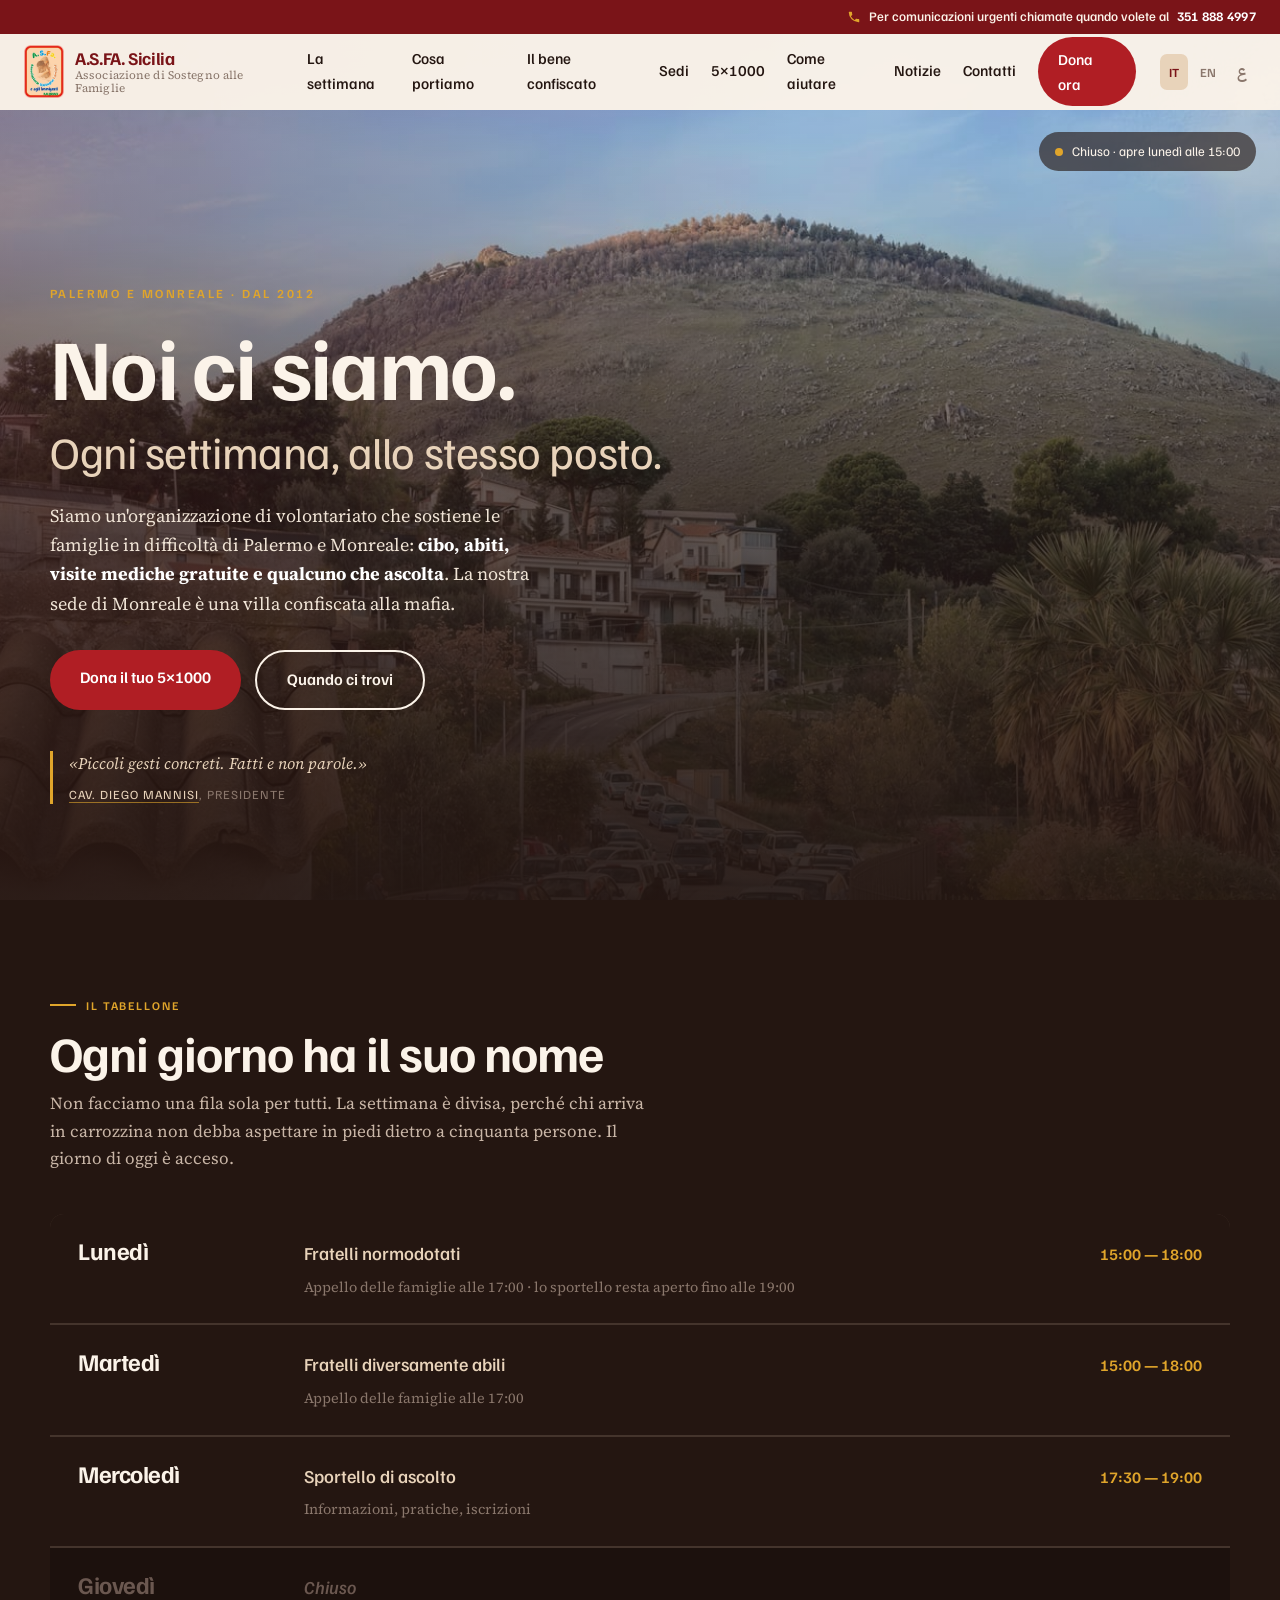
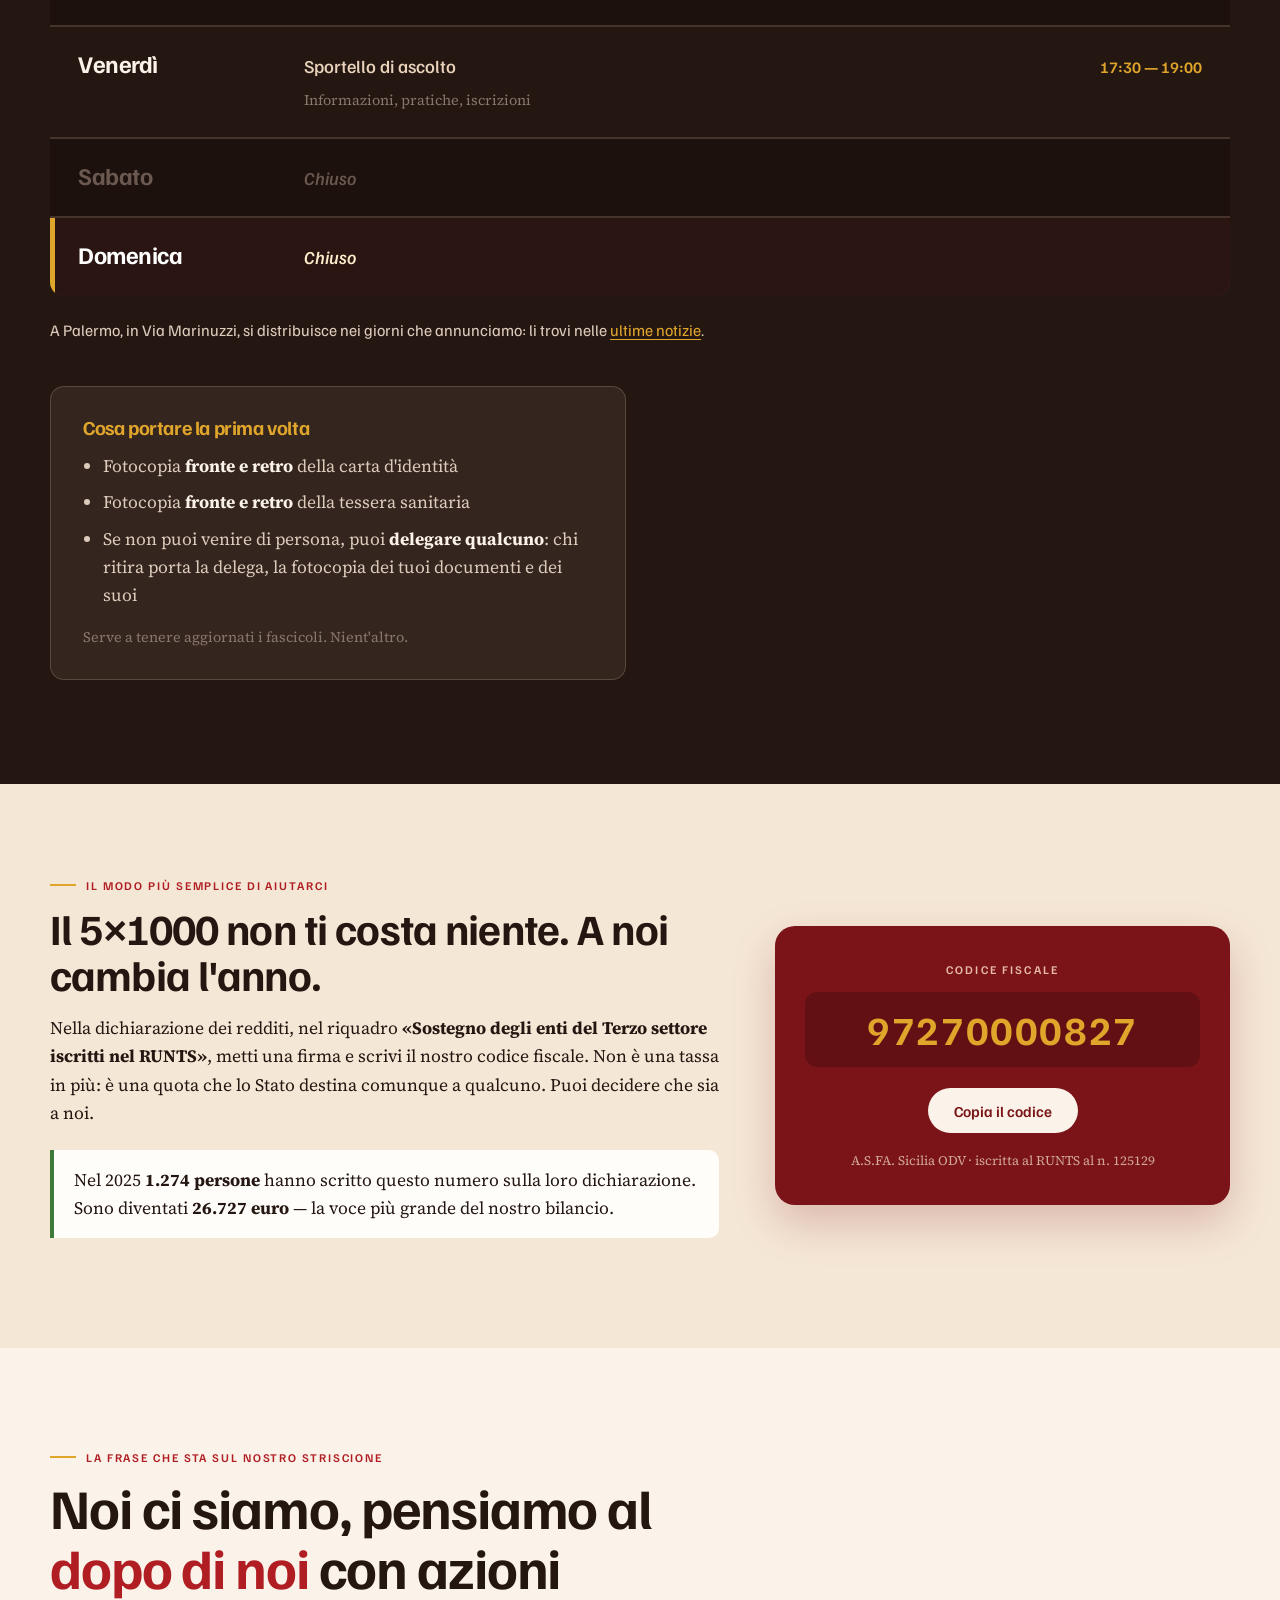
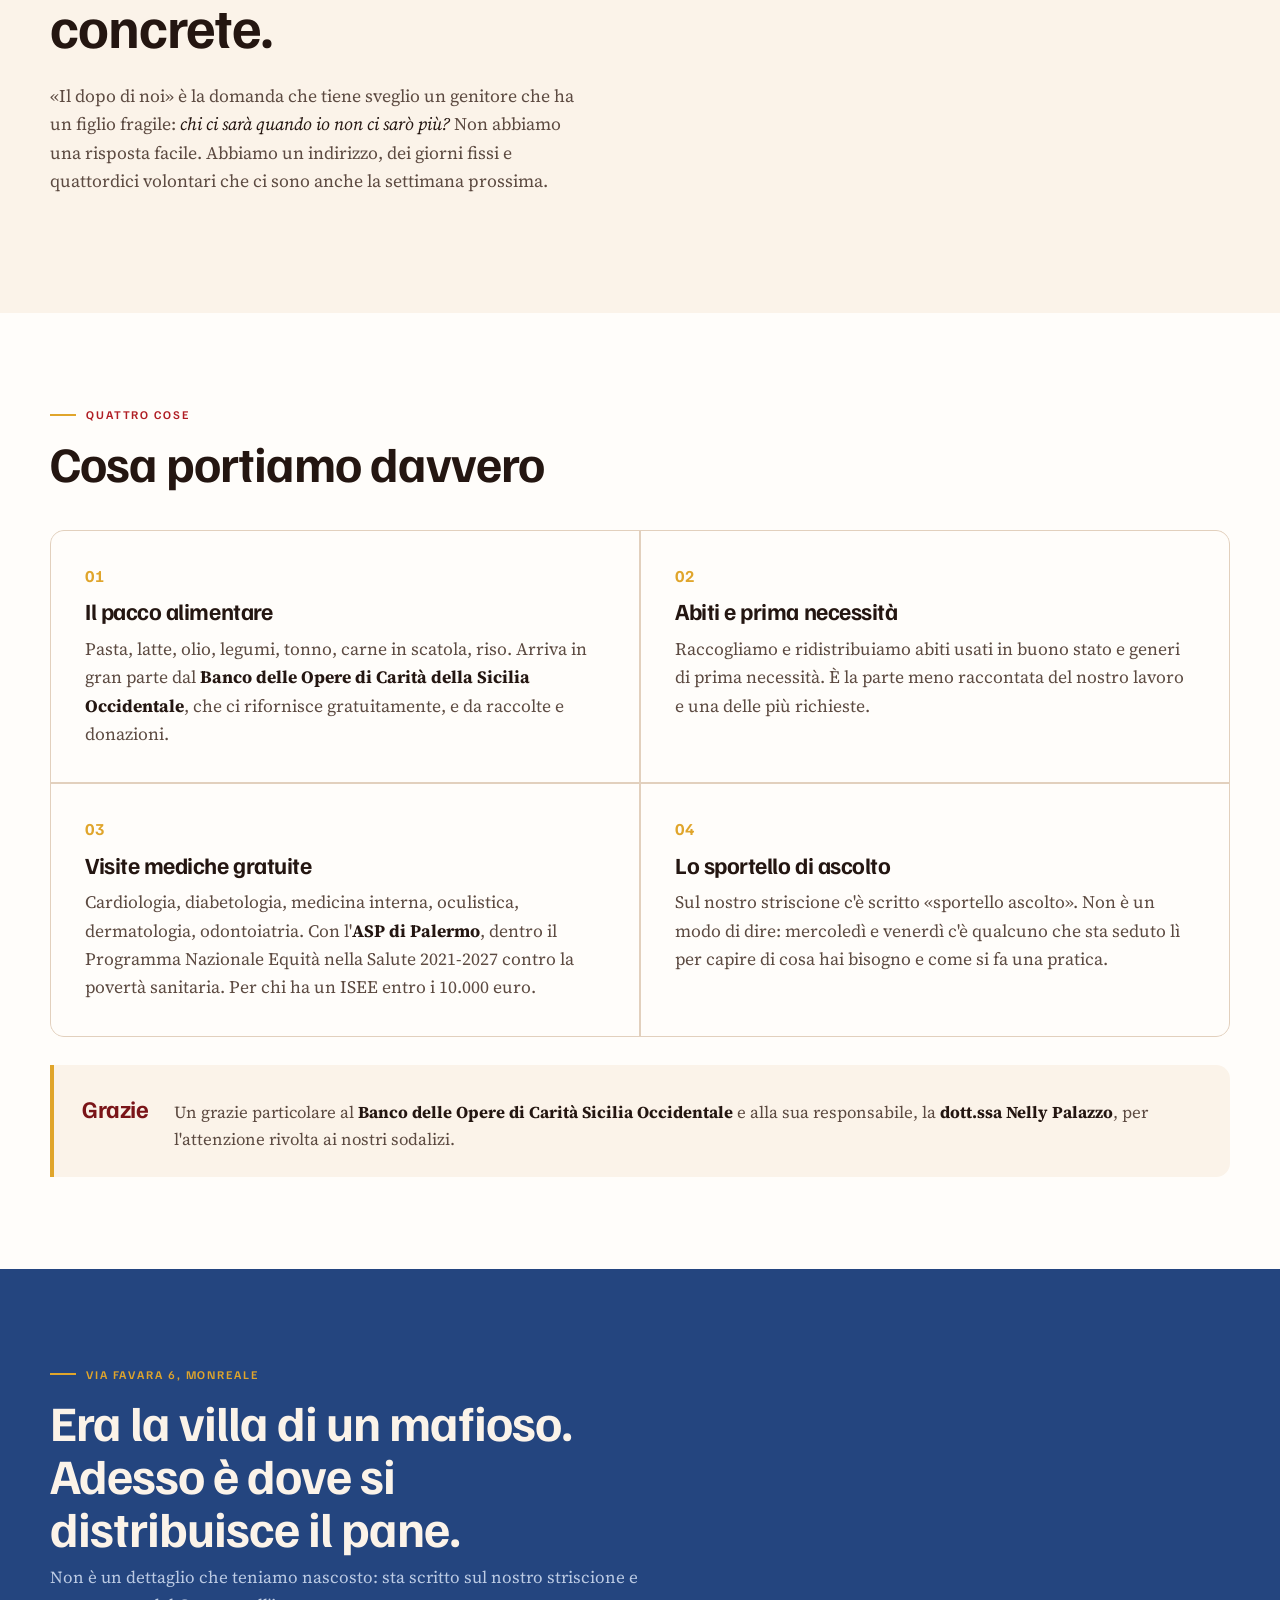
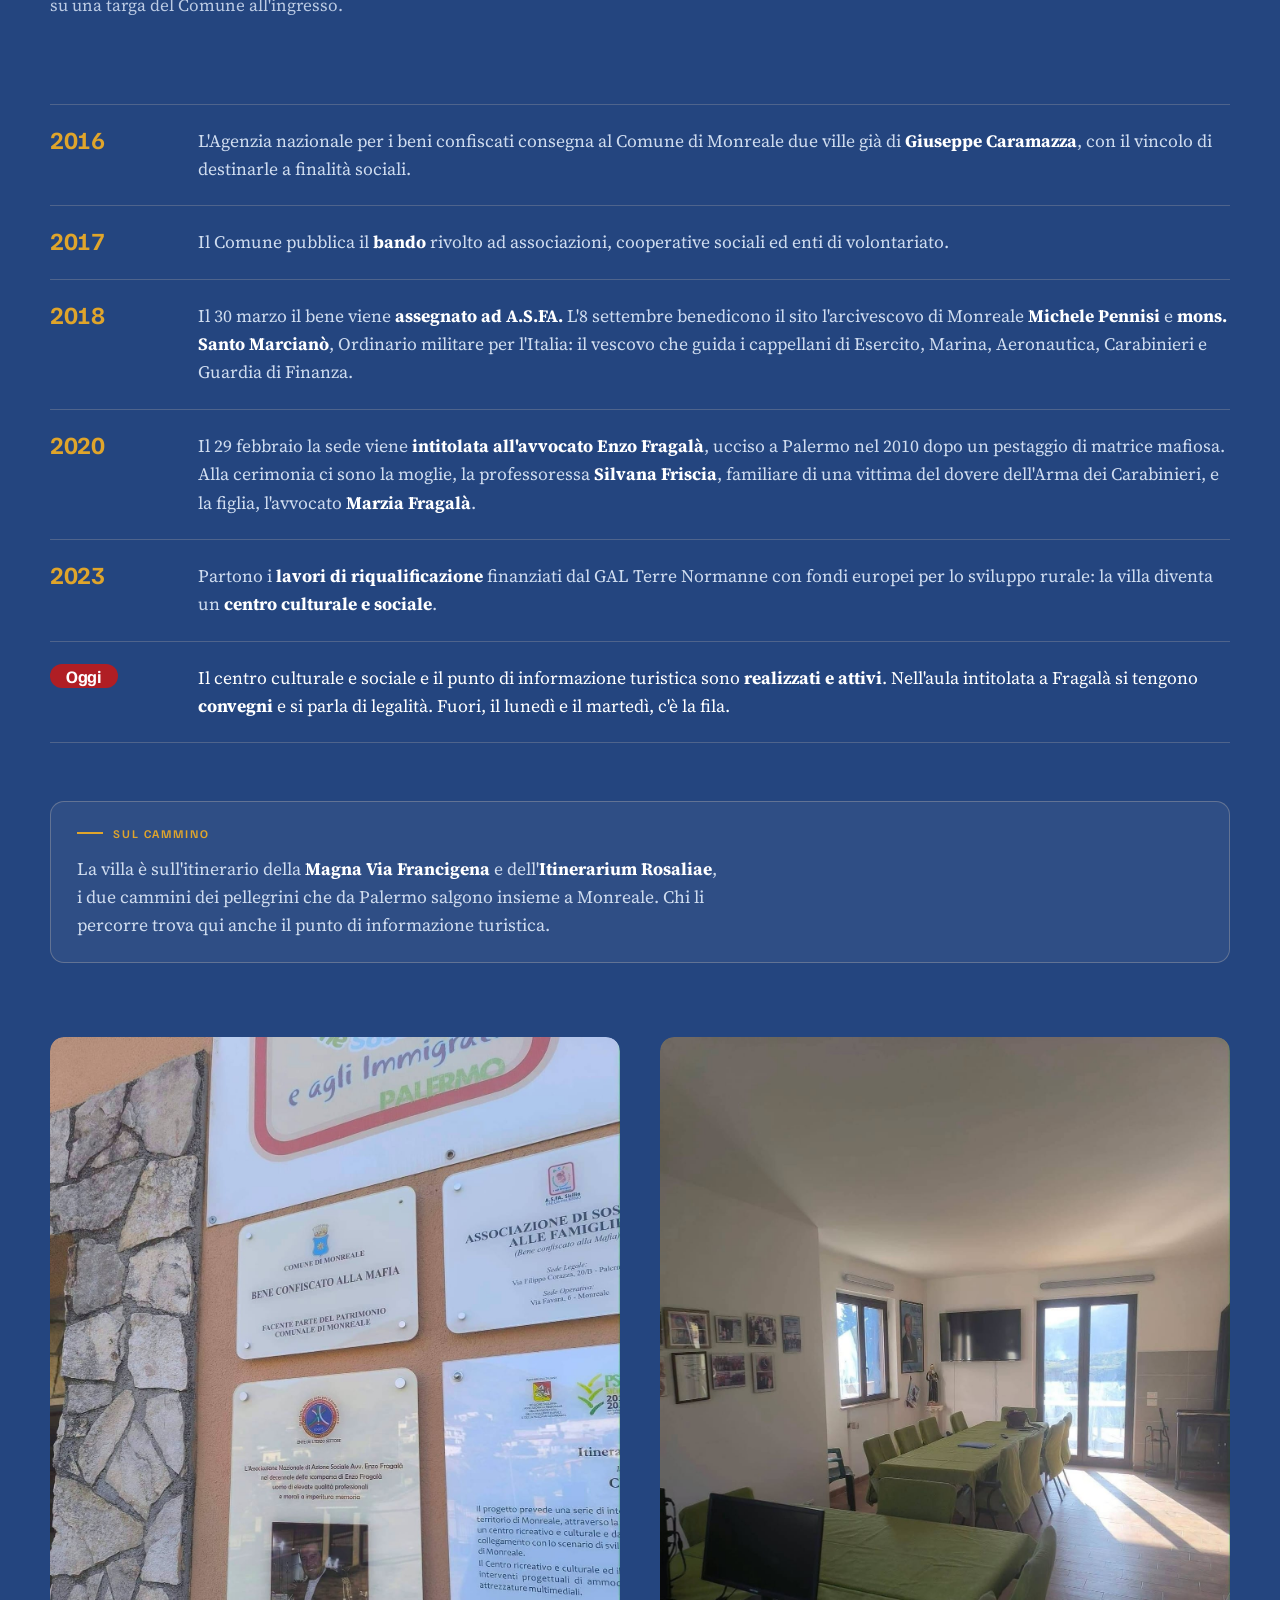
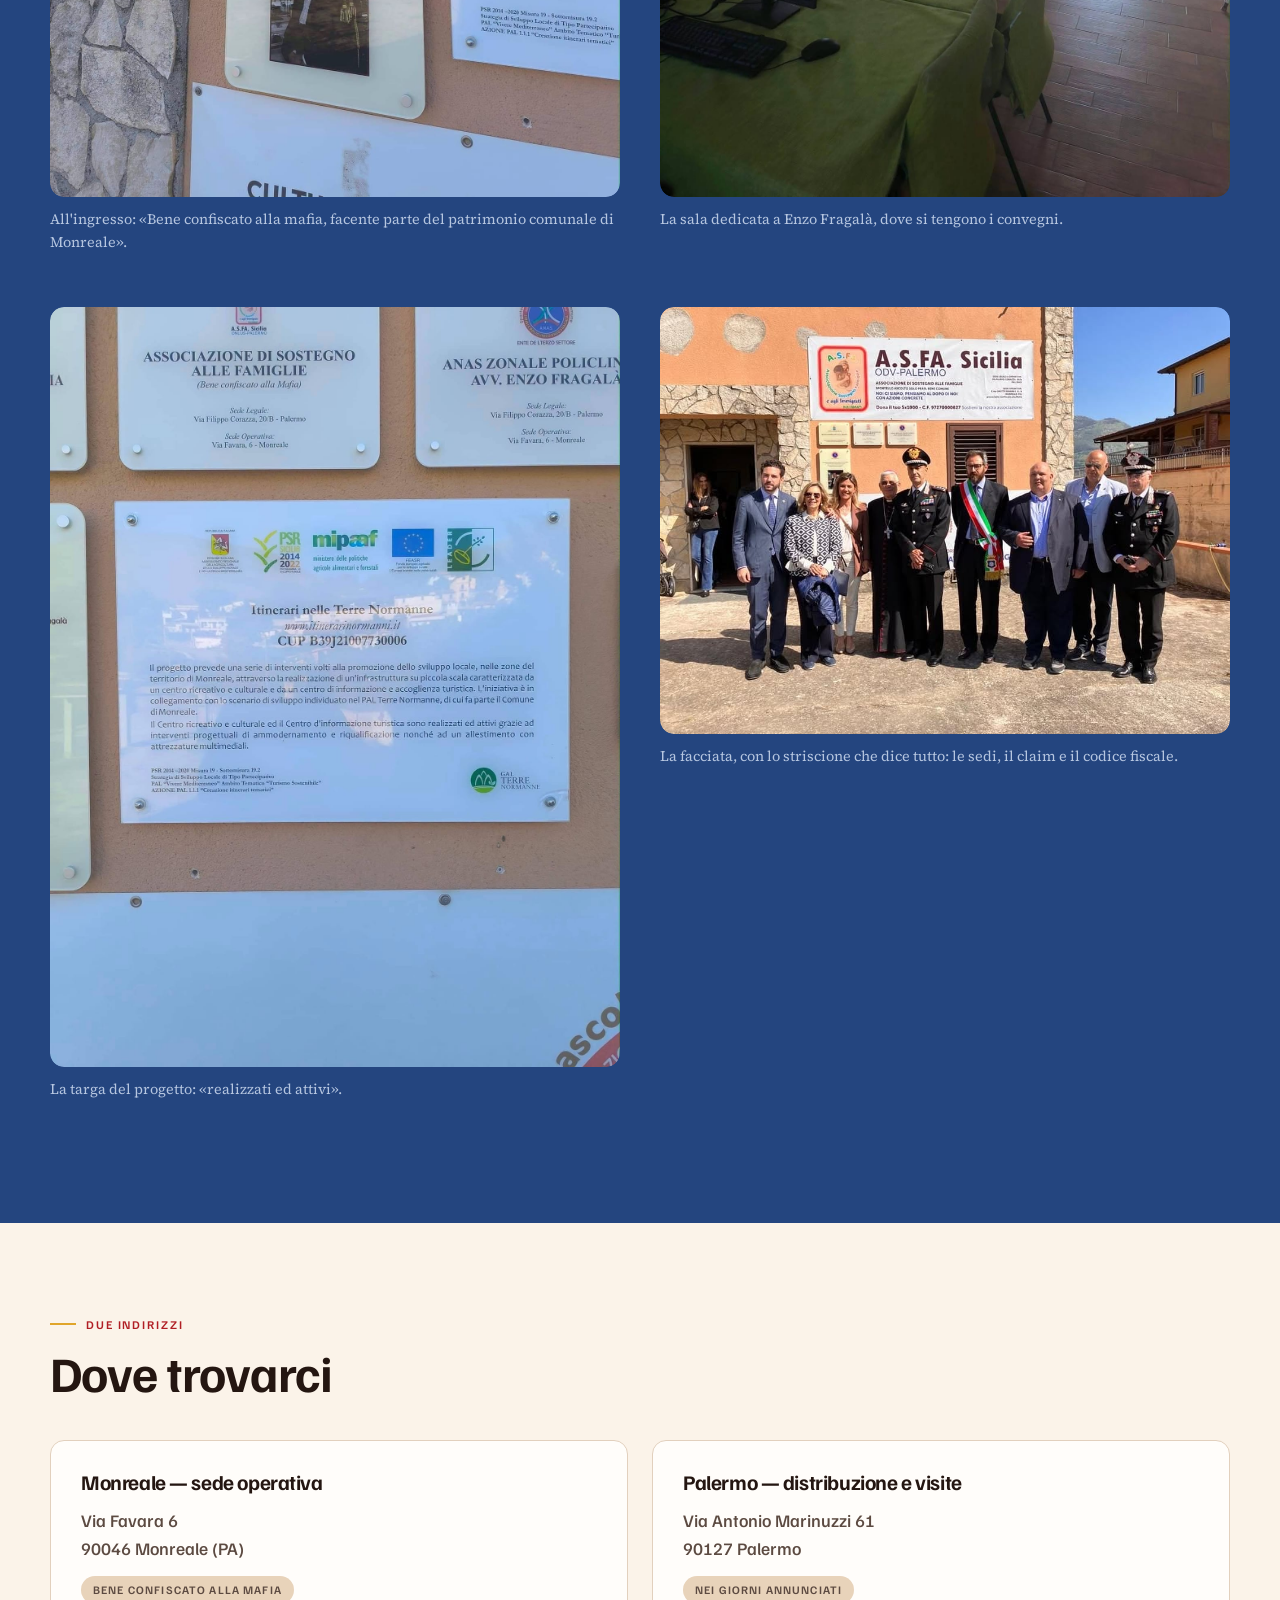
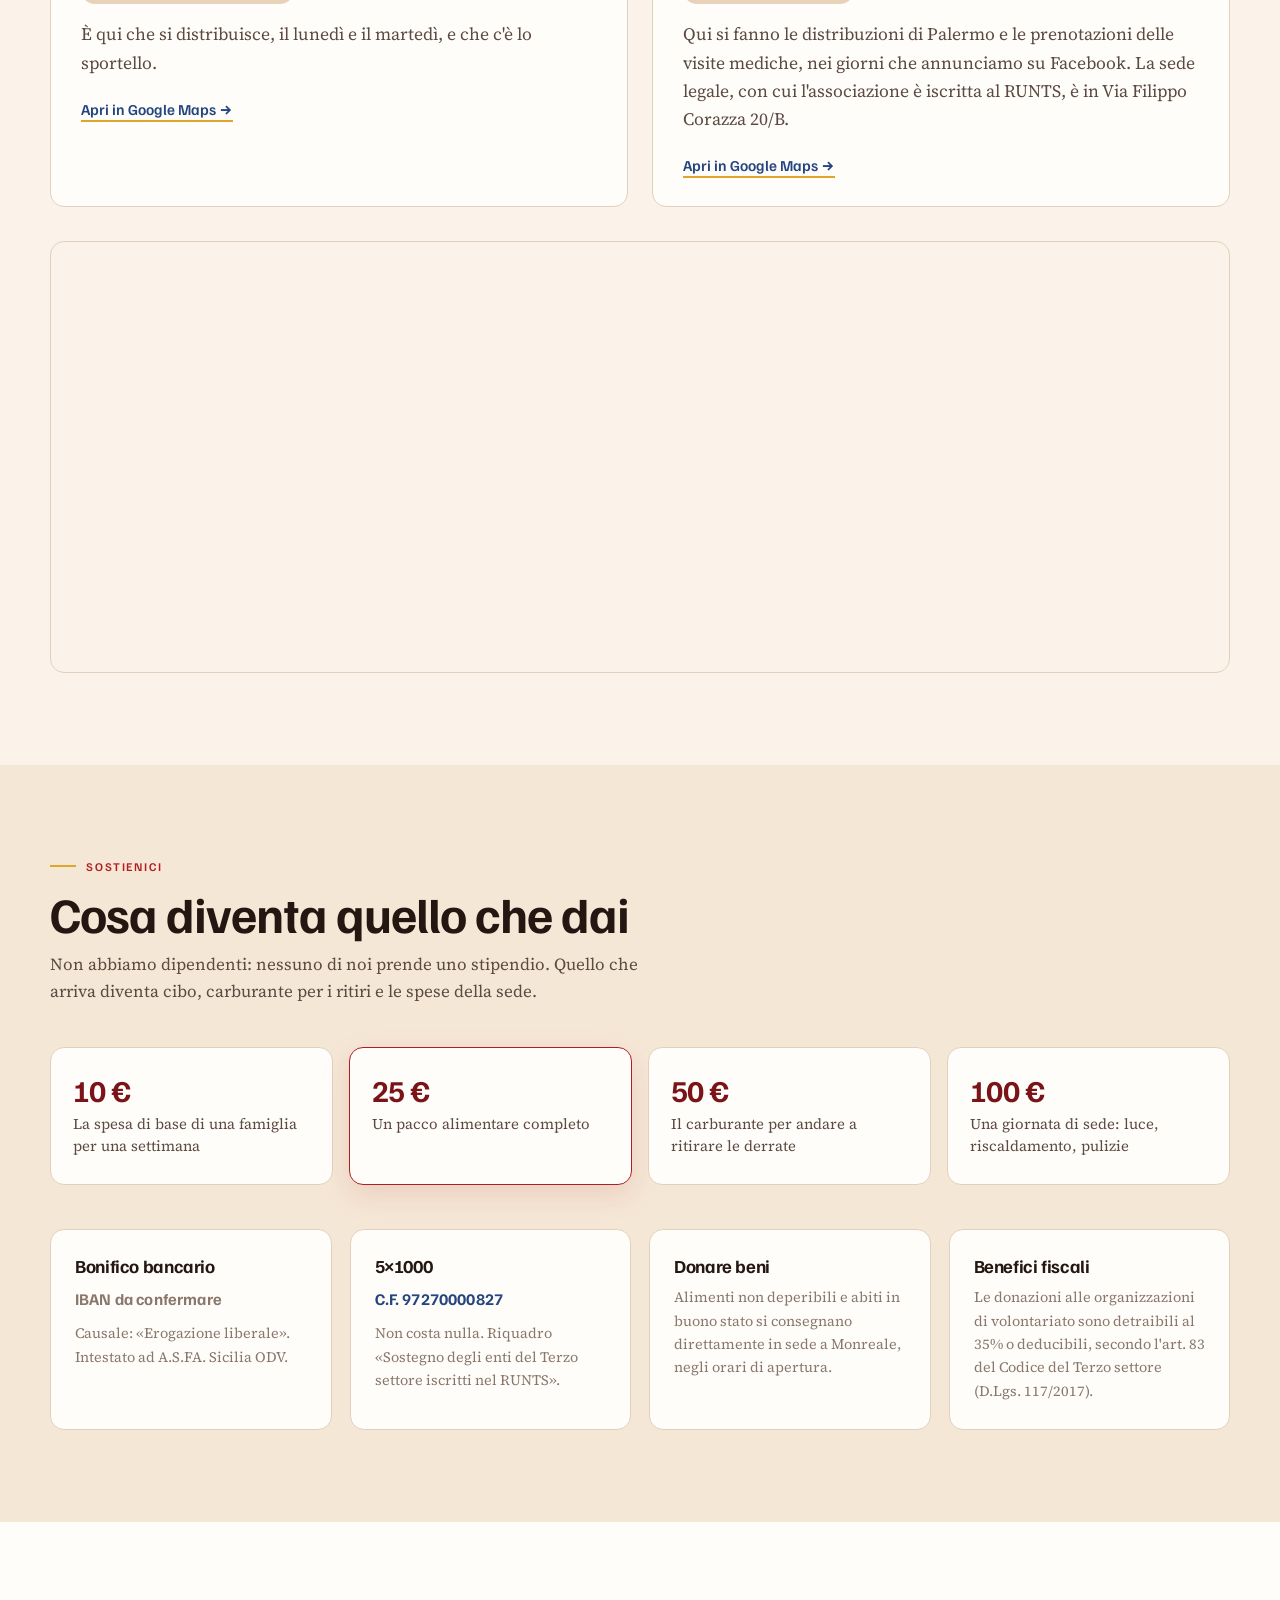
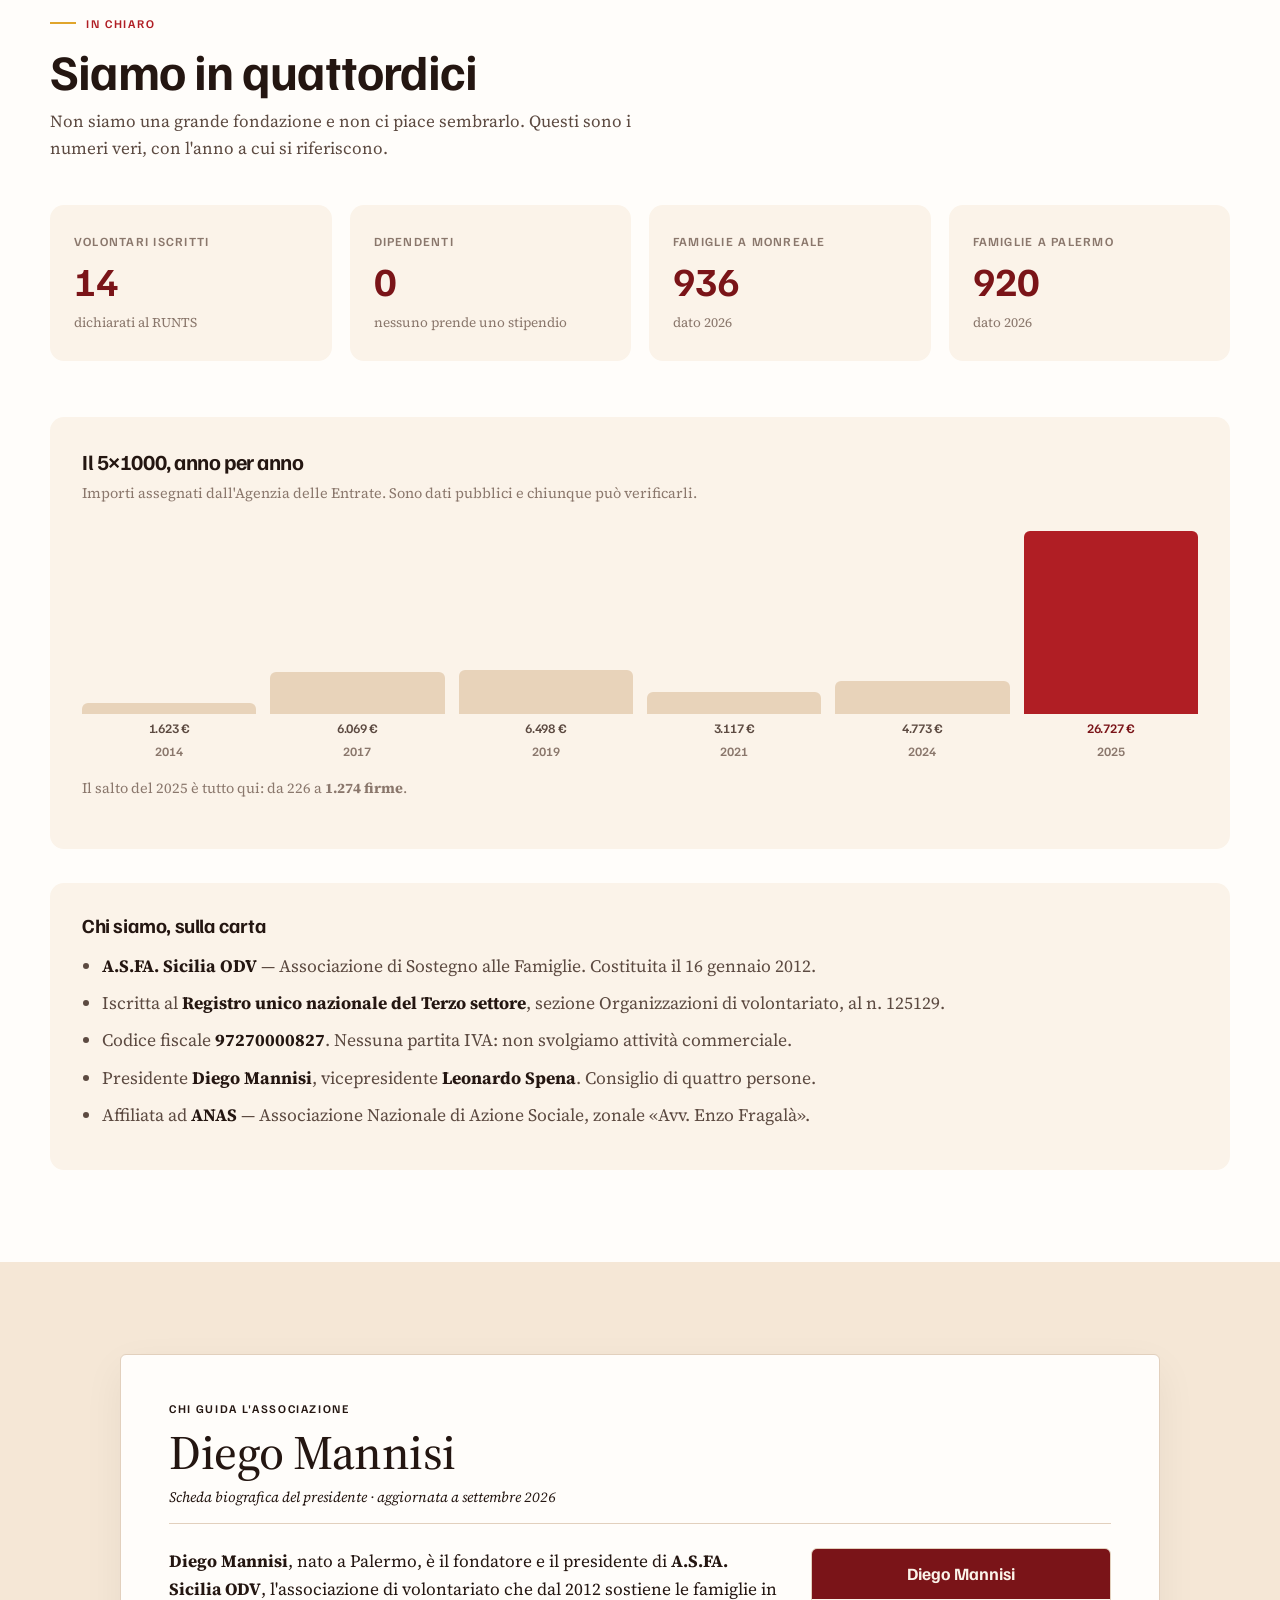
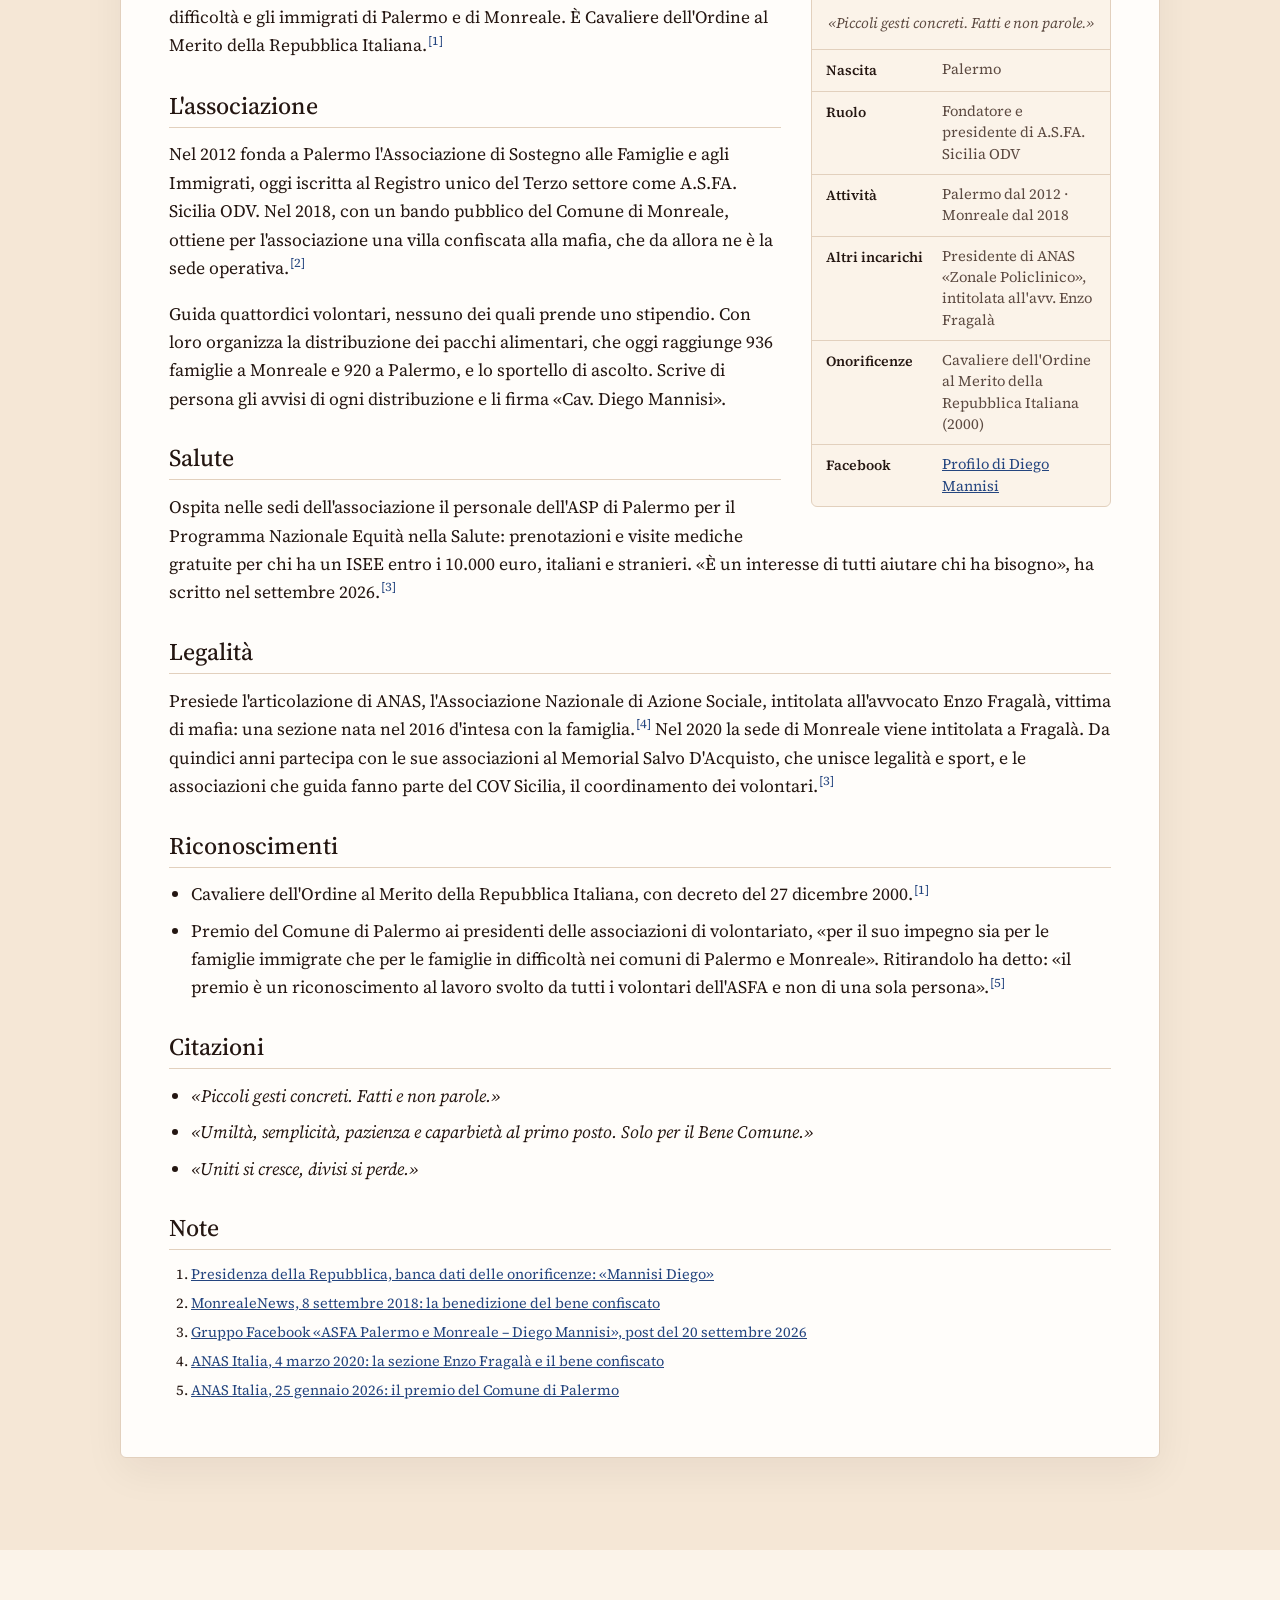
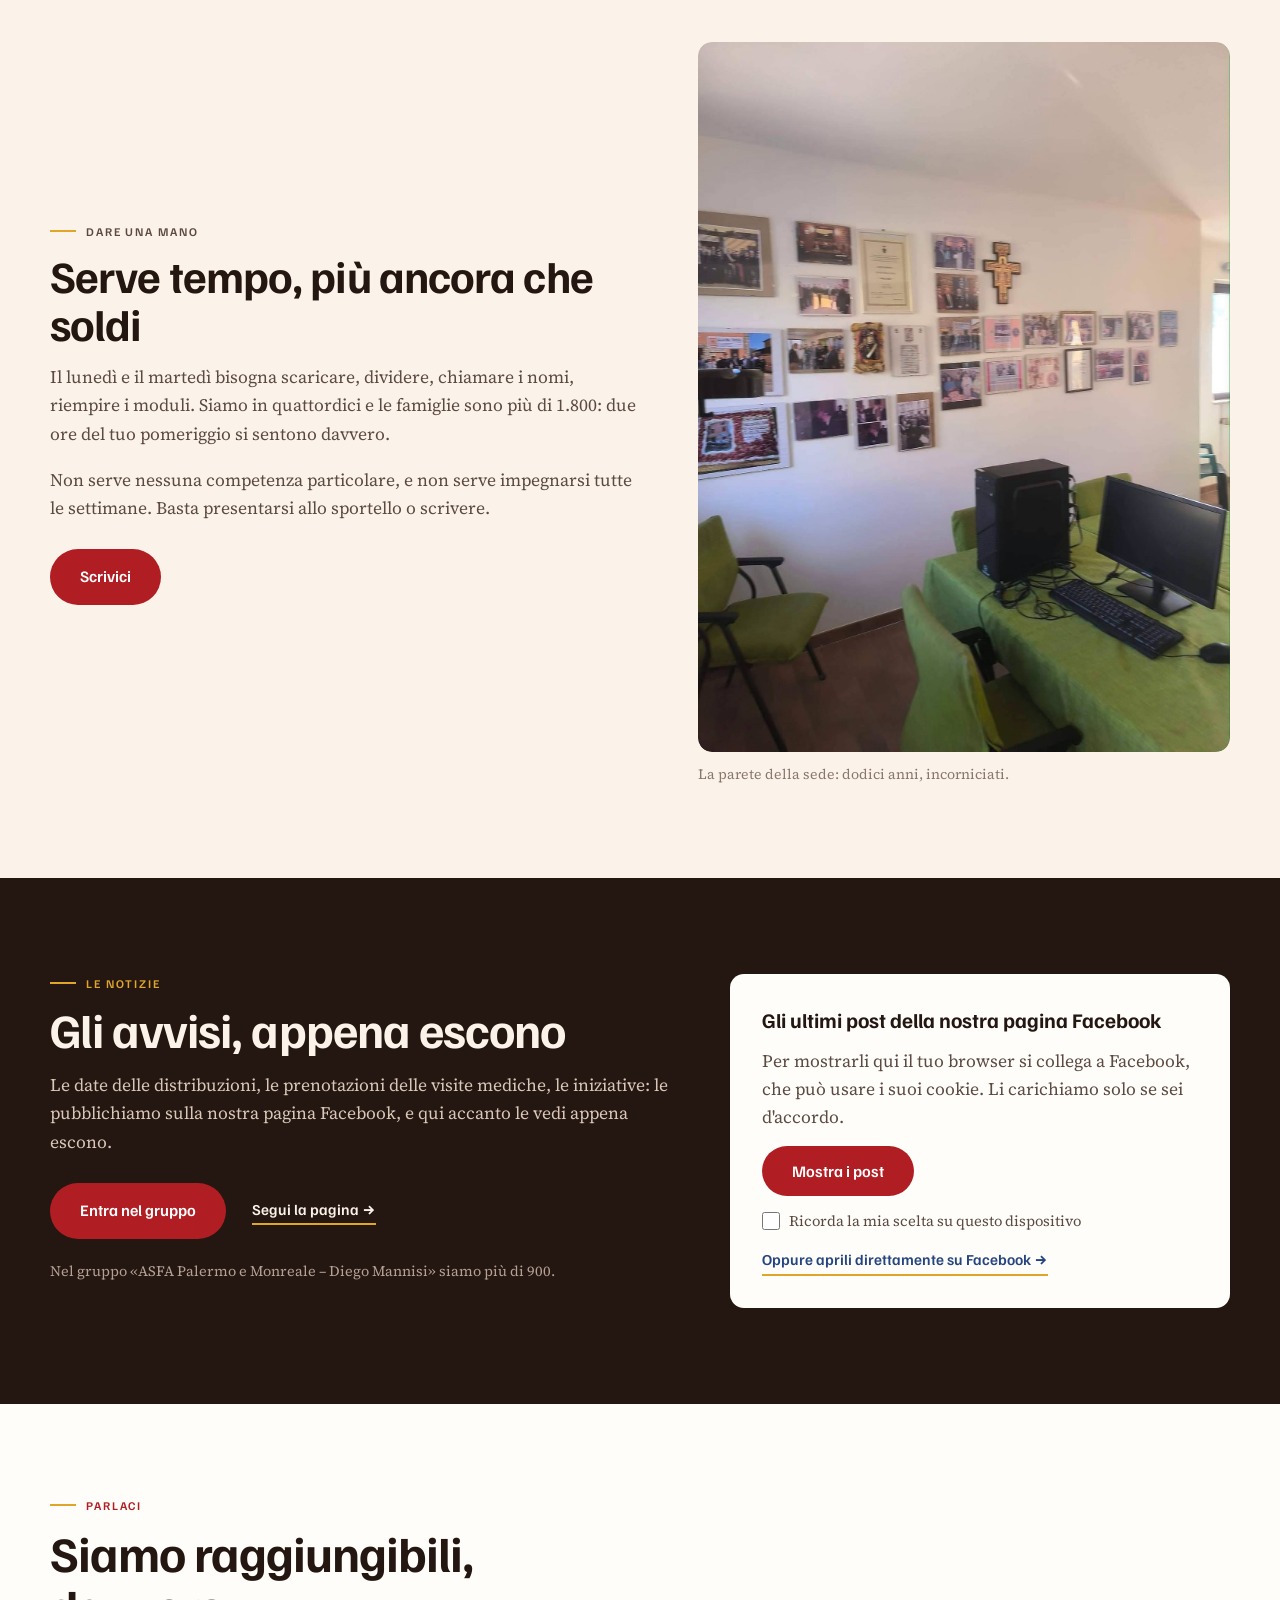
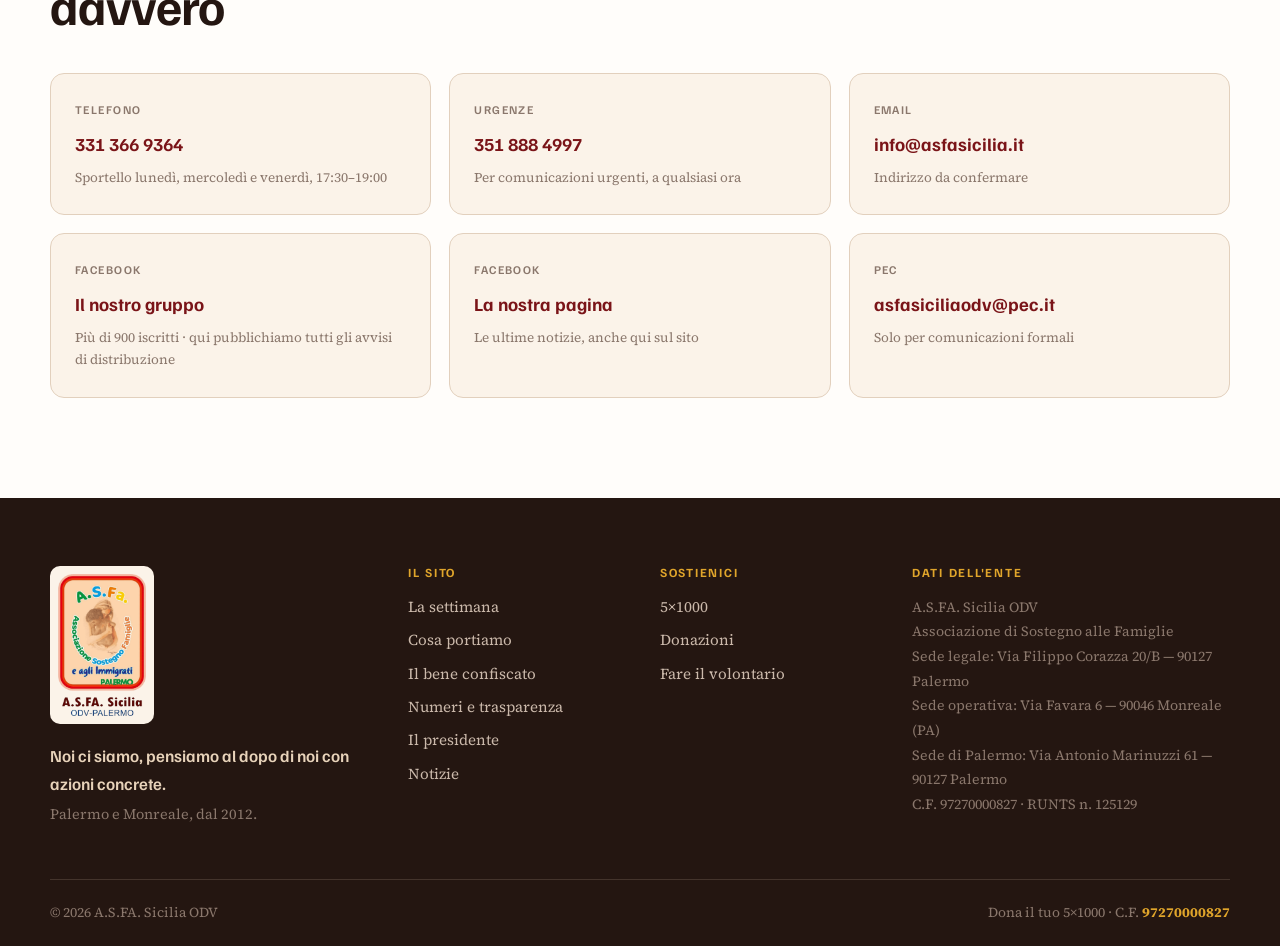
==== commit 951b1f0f: "Modifiche del presidente: telefoni, Palermo, scheda di Diego, notizie - In alto a destra la barra de" ====
--- a/index.html
+++ b/index.html
@@ -6,8 +6,9 @@
 <title>A.S.FA. Sicilia ODV — Associazione di Sostegno alle Famiglie · Palermo e Monreale</title>
 <meta name="description" content="Dal 2012 sosteniamo le famiglie di Palermo e Monreale: distribuzione alimentare, abiti, visite mediche gratuite e sportello di ascolto. La sede di Monreale è un bene confiscato alla mafia. Dona il tuo 5×1000: C.F. 97270000827.">
 <link rel="canonical" href="https://asfasicilia.it/">
-<!-- ⚠️ TEMPORANEO — anteprima per il cliente. IBAN, email e telefono sono ancora
-     da confermare: finché lo sono, la pagina non deve comparire nelle ricerche.
+<!-- ⚠️ TEMPORANEO — anteprima per il cliente. I telefoni sono confermati
+     (28/9/2026), ma IBAN ed email sono ancora da confermare: finché lo sono,
+     la pagina non deve comparire nelle ricerche.
      DA RIMUOVERE quando si va live sul dominio con i contatti veri. -->
 <meta name="robots" content="noindex, nofollow">
 <meta property="og:type" content="website">
@@ -30,10 +31,10 @@
 <link rel="preconnect" href="https://fonts.googleapis.com">
 <link rel="preconnect" href="https://fonts.gstatic.com" crossorigin>
 <link href="https://fonts.googleapis.com/css2?family=Familjen+Grotesk:ital,wght@0,400..700;1,400..700&family=Source+Serif+4:ital,opsz,wght@0,8..60,400..700;1,8..60,400..600&family=IBM+Plex+Sans+Arabic:wght@400;600;700&display=swap" rel="stylesheet">
-<link rel="stylesheet" href="css/styles.css?v=1">
+<link rel="stylesheet" href="css/styles.css?v=3">
 <script src="https://cdnjs.cloudflare.com/ajax/libs/gsap/3.12.5/gsap.min.js" defer></script>
 <script src="https://cdnjs.cloudflare.com/ajax/libs/gsap/3.12.5/ScrollTrigger.min.js" defer></script>
-<script src="js/main.js?v=1" defer></script>
+<script src="js/main.js?v=3" defer></script>
 <script type="application/ld+json">
 {
   "@context": "https://schema.org",
@@ -49,6 +50,7 @@
       "foundingDate": "2012-01-16",
       "slogan": "Noi ci siamo, pensiamo al dopo di noi con azioni concrete",
       "taxID": "97270000827",
+      "telephone": "+39 331 366 9364",
       "description": "Organizzazione di volontariato che sostiene le famiglie in difficoltà di Palermo e Monreale con distribuzione alimentare, abiti, visite mediche gratuite e uno sportello di ascolto. La sede operativa di Monreale è un bene confiscato alla mafia.",
       "areaServed": [
         { "@type": "City", "name": "Palermo" },
@@ -62,24 +64,49 @@
         "addressRegion": "PA",
         "addressCountry": "IT"
       },
-      "location": {
-        "@type": "Place",
-        "name": "Sede operativa di Monreale — bene confiscato alla mafia",
-        "address": {
-          "@type": "PostalAddress",
-          "streetAddress": "Via Favara 6",
-          "postalCode": "90046",
-          "addressLocality": "Monreale",
-          "addressRegion": "PA",
-          "addressCountry": "IT"
+      "location": [
+        {
+          "@type": "Place",
+          "name": "Sede operativa di Monreale — bene confiscato alla mafia",
+          "address": {
+            "@type": "PostalAddress",
+            "streetAddress": "Via Favara 6",
+            "postalCode": "90046",
+            "addressLocality": "Monreale",
+            "addressRegion": "PA",
+            "addressCountry": "IT"
+          }
+        },
+        {
+          "@type": "Place",
+          "name": "Sede di Palermo — distribuzione e prenotazione delle visite",
+          "address": {
+            "@type": "PostalAddress",
+            "streetAddress": "Via Antonio Marinuzzi 61",
+            "postalCode": "90127",
+            "addressLocality": "Palermo",
+            "addressRegion": "PA",
+            "addressCountry": "IT"
+          }
         }
-      },
-      "sameAs": ["https://www.facebook.com/groups/707777091061742"],
-      "member": {
-        "@type": "Person",
-        "name": "Diego Mannisi",
-        "jobTitle": "Presidente"
-      }
+      ],
+      "sameAs": [
+        "https://www.facebook.com/groups/707777091061742",
+        "https://www.facebook.com/p/Associazione-di-Sostegno-alle-Famiglie-Aiutateci-ad-aiutare-100076316472966/"
+      ],
+      "founder": { "@id": "https://asfasicilia.it/#presidente" },
+      "member": { "@id": "https://asfasicilia.it/#presidente" }
+    },
+    {
+      "@type": "Person",
+      "@id": "https://asfasicilia.it/#presidente",
+      "name": "Diego Mannisi",
+      "honorificPrefix": "Cav.",
+      "jobTitle": "Presidente di A.S.FA. Sicilia ODV",
+      "birthPlace": "Palermo",
+      "award": "Cavaliere dell'Ordine al Merito della Repubblica Italiana (2000)",
+      "sameAs": ["https://www.facebook.com/profile.php?id=100010772682720"],
+      "worksFor": { "@id": "https://asfasicilia.it/#org" }
     },
     {
       "@type": "WebSite",
@@ -106,7 +133,7 @@
         {
           "@type": "Question",
           "name": "Dove si trova la sede?",
-          "acceptedAnswer": { "@type": "Answer", "text": "La sede legale è a Palermo in Via Filippo Corazza 20/B. La sede operativa è a Monreale in Via Favara 6, dentro una villa confiscata alla mafia e assegnata all'associazione dal Comune di Monreale con bando pubblico nel 2018." }
+          "acceptedAnswer": { "@type": "Answer", "text": "Le distribuzioni si fanno in due sedi. A Monreale in Via Favara 6, dentro una villa confiscata alla mafia e assegnata all'associazione dal Comune di Monreale con bando pubblico nel 2018. A Palermo in Via Antonio Marinuzzi 61, nei giorni annunciati sulla pagina e nel gruppo Facebook dell'associazione. La sede legale è a Palermo in Via Filippo Corazza 20/B." }
         },
         {
           "@type": "Question",
@@ -116,7 +143,7 @@
         {
           "@type": "Question",
           "name": "Le visite mediche sono davvero gratuite?",
-          "acceptedAnswer": { "@type": "Answer", "text": "Sì. Rientrano nel Programma Nazionale Equità della Salute 2021-2027, realizzato con l'ASP di Palermo per contrastare la povertà sanitaria. Sono rivolte a chi ha un ISEE entro i 10.000 euro e si prenotano contattando l'associazione." }
+          "acceptedAnswer": { "@type": "Answer", "text": "Sì. Rientrano nel Programma Nazionale Equità nella Salute 2021-2027, realizzato con l'ASP di Palermo per contrastare la povertà sanitaria. Sono rivolte a chi ha un ISEE entro i 10.000 euro e si prenotano contattando l'associazione." }
         }
       ]
     }
@@ -128,12 +155,19 @@
 
 <a class="skip" href="#main" data-i18n="skip">Vai al contenuto</a>
 
-<!-- ══ INTRO (skippabile, off con reduced-motion / no-js) ══ -->
-<div class="intro" id="intro" aria-hidden="true">
-  <div class="intro-in">
-    <span class="intro-l1">Noi</span>
-    <span class="intro-l2">ci siamo</span>
-  </div>
+<!-- Nessuna intro: qualunque cosa ci si metta duplica qualcosa già a schermo
+     (l'H1 «Noi ci siamo», o lo stato di oggi che è già nel badge dell'hero).
+     Su un sito dove si viene a cercare un orario, una tenda è solo attrito. -->
+
+<!-- ══ URGENZE — richiesta del presidente (28/9/2026): in alto a destra,
+     sempre a vista. Frase breve sotto i 640px, dove quella intera non entra. ══ -->
+<div class="urgenze">
+  <a class="urg" href="tel:+393518884997">
+    <svg viewBox="0 0 24 24" aria-hidden="true" focusable="false"><path fill="currentColor" d="M6.6 10.8a15.1 15.1 0 0 0 6.6 6.6l2.2-2.2c.3-.3.7-.4 1-.2 1.1.4 2.3.6 3.6.6.6 0 1 .4 1 1V20c0 .6-.4 1-1 1A17 17 0 0 1 3 4c0-.6.4-1 1-1h3.5c.6 0 1 .4 1 1 0 1.3.2 2.5.6 3.6.1.3 0 .7-.2 1z"/></svg>
+    <span class="urg-l" data-i18n="urg.l">Per comunicazioni urgenti chiamate quando volete al</span>
+    <span class="urg-s" data-i18n="urg.s">Urgenze, a ogni ora:</span>
+    <strong class="urg-n">351 888 4997</strong>
+  </a>
 </div>
 
 <!-- ══ HEADER ══ -->
@@ -157,6 +191,7 @@
     <a href="#sedi" data-i18n="nav.sedi">Sedi</a>
     <a href="#5x1000" data-i18n="nav.5x1000">5×1000</a>
     <a href="#aiutare" data-i18n="nav.aiutare">Come aiutare</a>
+    <a href="#notizie" data-i18n="nav.notizie">Notizie</a>
     <a href="#contatti" data-i18n="nav.contatti">Contatti</a>
     <a class="nav-cta" href="#dona" data-i18n="nav.dona">Dona ora</a>
   </nav>
@@ -185,7 +220,7 @@
       <a class="btn btn-solid" href="#5x1000" data-i18n="hero.cta1">Dona il tuo 5×1000</a>
       <a class="btn btn-line" href="#settimana" data-i18n="hero.cta2">Quando ci trovi</a>
     </div>
-    <p class="hero-firma" data-i18n="hero.firma">«Piccoli gesti concreti. Fatti e non parole.»<span>Cav. Diego Mannisi, presidente</span></p>
+    <p class="hero-firma" data-i18n="hero.firma">«Piccoli gesti concreti. Fatti e non parole.»<span><a href="#presidente">Cav. Diego Mannisi</a>, presidente</span></p>
   </div>
   <div class="hero-stato">
     <span class="dot" aria-hidden="true"></span>
@@ -241,6 +276,8 @@
       </li>
     </ol>
 
+    <p class="board-news reveal" data-i18n="sett.news">A Palermo, in Via Marinuzzi, si distribuisce nei giorni che annunciamo: li trovi nelle <a href="#notizie">ultime notizie</a>.</p>
+
     <aside class="cosa-portare reveal">
       <h3 data-i18n="portare.h3">Cosa portare la prima volta</h3>
       <ul>
@@ -301,7 +338,7 @@
       <article class="cosa-c reveal">
         <span class="cosa-n">03</span>
         <h3 data-i18n="cosa.3.h">Visite mediche gratuite</h3>
-        <p data-i18n="cosa.3.p">Cardiologia, diabetologia, medicina interna, oculistica, dermatologia, odontoiatria. Con l'<strong>ASP di Palermo</strong>, dentro il Programma Nazionale Equità della Salute 2021-2027 contro la povertà sanitaria. Per chi ha un ISEE entro i 10.000 euro.</p>
+        <p data-i18n="cosa.3.p">Cardiologia, diabetologia, medicina interna, oculistica, dermatologia, odontoiatria. Con l'<strong>ASP di Palermo</strong>, dentro il Programma Nazionale Equità nella Salute 2021-2027 contro la povertà sanitaria. Per chi ha un ISEE entro i 10.000 euro.</p>
       </article>
       <article class="cosa-c reveal">
         <span class="cosa-n">04</span>
@@ -309,6 +346,13 @@
         <p data-i18n="cosa.4.p">Sul nostro striscione c'è scritto «sportello ascolto». Non è un modo di dire: mercoledì e venerdì c'è qualcuno che sta seduto lì per capire di cosa hai bisogno e come si fa una pratica.</p>
       </article>
     </div>
+
+    <!-- Il ringraziamento è del presidente, con le sue parole («l'attenzione
+         rivolta ai nostri sodalizi», post del 27/9/2026 nel gruppo). -->
+    <aside class="grazie reveal">
+      <p class="grazie-lab" data-i18n="grazie.lab">Grazie</p>
+      <p class="grazie-txt" data-i18n="grazie.txt">Un grazie particolare al <strong>Banco delle Opere di Carità Sicilia Occidentale</strong> e alla sua responsabile, la <strong>dott.ssa Nelly Palazzo</strong>, per l'attenzione rivolta ai nostri sodalizi.</p>
+    </aside>
   </div>
 </section>
 
@@ -324,11 +368,16 @@
     <ol class="timeline">
       <li class="tl reveal"><span class="tl-y">2016</span><p data-i18n="tl.1">L'Agenzia nazionale per i beni confiscati consegna al Comune di Monreale due ville già di <strong>Giuseppe Caramazza</strong>, con il vincolo di destinarle a finalità sociali.</p></li>
       <li class="tl reveal"><span class="tl-y">2017</span><p data-i18n="tl.2">Il Comune pubblica il <strong>bando</strong> rivolto ad associazioni, cooperative sociali ed enti di volontariato.</p></li>
-      <li class="tl reveal"><span class="tl-y">2018</span><p data-i18n="tl.3">Il 30 marzo il bene viene <strong>assegnato ad A.S.FA.</strong> L'8 settembre l'arcivescovo <strong>Michele Pennisi</strong> benedice il sito.</p></li>
-      <li class="tl reveal"><span class="tl-y">2020</span><p data-i18n="tl.4">Il 29 febbraio la sede viene <strong>intitolata all'avvocato Enzo Fragalà</strong>, ucciso a Palermo nel 2010 dopo un pestaggio di matrice mafiosa. Alla cerimonia ci sono la moglie e la figlia.</p></li>
-      <li class="tl reveal"><span class="tl-y">2023</span><p data-i18n="tl.5">Partono i <strong>lavori di riqualificazione</strong> finanziati dal GAL Terre Normanne con fondi europei per lo sviluppo rurale.</p></li>
-      <li class="tl reveal is-now"><span class="tl-y" data-i18n="tl.oggi">Oggi</span><p data-i18n="tl.6">Il centro ricreativo e culturale e il punto di informazione turistica sono <strong>realizzati e attivi</strong>. Dentro c'è l'aula intitolata a Fragalà, dove si parla di legalità. Fuori, il lunedì e il martedì, c'è la fila.</p></li>
+      <li class="tl reveal"><span class="tl-y">2018</span><p data-i18n="tl.3">Il 30 marzo il bene viene <strong>assegnato ad A.S.FA.</strong> L'8 settembre benedicono il sito l'arcivescovo di Monreale <strong>Michele Pennisi</strong> e <strong>mons. Santo Marcianò</strong>, Ordinario militare per l'Italia: il vescovo che guida i cappellani di Esercito, Marina, Aeronautica, Carabinieri e Guardia di Finanza.</p></li>
+      <li class="tl reveal"><span class="tl-y">2020</span><p data-i18n="tl.4">Il 29 febbraio la sede viene <strong>intitolata all'avvocato Enzo Fragalà</strong>, ucciso a Palermo nel 2010 dopo un pestaggio di matrice mafiosa. Alla cerimonia ci sono la moglie, la professoressa <strong>Silvana Friscia</strong>, familiare di una vittima del dovere dell'Arma dei Carabinieri, e la figlia, l'avvocato <strong>Marzia Fragalà</strong>.</p></li>
+      <li class="tl reveal"><span class="tl-y">2023</span><p data-i18n="tl.5">Partono i <strong>lavori di riqualificazione</strong> finanziati dal GAL Terre Normanne con fondi europei per lo sviluppo rurale: la villa diventa un <strong>centro culturale e sociale</strong>.</p></li>
+      <li class="tl reveal is-now"><span class="tl-y" data-i18n="tl.oggi">Oggi</span><p data-i18n="tl.6">Il centro culturale e sociale e il punto di informazione turistica sono <strong>realizzati e attivi</strong>. Nell'aula intitolata a Fragalà si tengono <strong>convegni</strong> e si parla di legalità. Fuori, il lunedì e il martedì, c'è la fila.</p></li>
     </ol>
+
+    <aside class="cammini reveal">
+      <p class="occhiello" data-i18n="cam.occhiello">Sul cammino</p>
+      <p data-i18n="cam.p">La villa è sull'itinerario della <strong>Magna Via Francigena</strong> e dell'<strong>Itinerarium Rosaliae</strong>, i due cammini dei pellegrini che da Palermo salgono insieme a Monreale. Chi li percorre trova qui anche il punto di informazione turistica.</p>
+    </aside>
 
     <figure class="bene-foto reveal">
       <button type="button" class="zoom" data-full="img/targhe-muro.jpg" aria-label="Ingrandisci la foto delle targhe" data-i18n-aria="zoom.1">
@@ -340,7 +389,7 @@
       <button type="button" class="zoom" data-full="img/aula-fragala.jpg" aria-label="Ingrandisci la foto della sala interna" data-i18n-aria="zoom.2">
         <img src="img/aula-fragala.jpg" alt="La sala interna della sede, con i tavoli, le postazioni e la vista sulle colline di Monreale" width="1400" height="1867" data-i18n-alt="bene.foto2.alt">
       </button>
-      <figcaption data-i18n="bene.foto2.cap">La sala dedicata a Enzo Fragalà, dentro la villa.</figcaption>
+      <figcaption data-i18n="bene.foto2.cap">La sala dedicata a Enzo Fragalà, dove si tengono i convegni.</figcaption>
     </figure>
     <figure class="bene-foto reveal">
       <button type="button" class="zoom" data-full="img/targa-gal.jpg" aria-label="Ingrandisci la targa del progetto" data-i18n-aria="zoom.3">
@@ -372,12 +421,16 @@
         <p data-i18n="sedi.1.p">È qui che si distribuisce, il lunedì e il martedì, e che c'è lo sportello.</p>
         <a class="link-arrow" href="https://www.google.com/maps/search/?api=1&amp;query=Via+Favara+6+Monreale+PA" target="_blank" rel="noopener" data-i18n="sedi.apri">Apri in Google Maps</a>
       </article>
+      <!-- Via Marinuzzi 61 è «la nostra Sede di Palermo» negli avvisi del
+           presidente (gruppo Facebook, settembre 2026; pagina, aprile 2024):
+           lì si distribuisce e si prenotano le visite. Corazza 20/B resta la
+           sede legale del RUNTS. -->
       <article class="sede reveal">
-        <h3 data-i18n="sedi.2.h">Palermo — sede legale</h3>
-        <p class="sede-addr">Via Filippo Corazza 20/B<br>90127 Palermo</p>
-        <p class="sede-tag" data-i18n="sedi.2.tag">Sede legale e operativa</p>
-        <p data-i18n="sedi.2.p">L'indirizzo con cui l'associazione è iscritta al Registro unico del Terzo settore.</p>
-        <a class="link-arrow" href="https://www.google.com/maps/search/?api=1&amp;query=Via+Filippo+Corazza+20+Palermo" target="_blank" rel="noopener" data-i18n="sedi.apri2">Apri in Google Maps</a>
+        <h3 data-i18n="sedi.2.h">Palermo — distribuzione e visite</h3>
+        <p class="sede-addr">Via Antonio Marinuzzi 61<br>90127 Palermo</p>
+        <p class="sede-tag" data-i18n="sedi.2.tag">Nei giorni annunciati</p>
+        <p data-i18n="sedi.2.p">Qui si fanno le distribuzioni di Palermo e le prenotazioni delle visite mediche, nei giorni che annunciamo su Facebook. La sede legale, con cui l'associazione è iscritta al RUNTS, è in Via Filippo Corazza 20/B.</p>
+        <a class="link-arrow" href="https://www.google.com/maps/search/?api=1&amp;query=Via+Antonio+Marinuzzi+61+90127+Palermo" target="_blank" rel="noopener" data-i18n="sedi.apri2">Apri in Google Maps</a>
       </article>
     </div>
     <div class="mappa reveal">
@@ -447,8 +500,8 @@
     <dl class="stats">
       <div class="stat reveal"><dt data-i18n="num.1.t">Volontari iscritti</dt><dd>14</dd><span data-i18n="num.1.n">dichiarati al RUNTS</span></div>
       <div class="stat reveal"><dt data-i18n="num.2.t">Dipendenti</dt><dd>0</dd><span data-i18n="num.2.n">nessuno prende uno stipendio</span></div>
-      <div class="stat reveal"><dt data-i18n="num.3.t">Famiglie a Monreale</dt><dd>~300</dd><span data-i18n="num.3.n">dato 2020, in aggiornamento</span></div>
-      <div class="stat reveal"><dt data-i18n="num.4.t">Famiglie a Palermo</dt><dd>~750</dd><span data-i18n="num.4.n">dato 2020, in aggiornamento</span></div>
+      <div class="stat reveal"><dt data-i18n="num.3.t">Famiglie a Monreale</dt><dd>936</dd><span data-i18n="num.3.n">dato 2026</span></div>
+      <div class="stat reveal"><dt data-i18n="num.4.t">Famiglie a Palermo</dt><dd>920</dd><span data-i18n="num.4.n">dato 2026</span></div>
     </dl>
 
     <div class="serie reveal">
@@ -478,13 +531,77 @@
   </div>
 </section>
 
-<!-- ══ 10 · COME AIUTARE ═════════════════════════════════ -->
+<!-- ══ 10 · IL PRESIDENTE — scheda in stile enciclopedia ══
+     Richiesta del cliente (28/9/2026): «chi è, cosa fa, tipo Wikipedia».
+     Solo fatti con una fonte: le note in fondo dicono da dove viene ognuno.
+     ⛔ «Cavaliere del Lavoro» è FALSO (lo scrivono ANAS e la stampa): è
+     Cavaliere OMRI, decreto 27/12/2000, verificato su Quirinale + G.U. -->
+<section class="presidente" id="presidente" aria-labelledby="pres-h">
+  <div class="wrap">
+    <article class="wiki reveal">
+      <header class="wiki-head">
+        <p class="wiki-kicker" data-i18n="wiki.kicker">Chi guida l'associazione</p>
+        <h2 id="pres-h" class="wiki-h" data-i18n="wiki.h">Diego Mannisi</h2>
+        <p class="wiki-sub" data-i18n="wiki.sub">Scheda biografica del presidente · aggiornata a settembre 2026</p>
+      </header>
+
+      <aside class="wiki-box" aria-label="Dati in breve" data-i18n-aria="wb.aria">
+        <p class="wb-h" data-i18n="wb.h">Diego Mannisi</p>
+        <p class="wb-motto" data-i18n="wb.motto">«Piccoli gesti concreti. Fatti e non parole.»</p>
+        <dl class="wb-dl">
+          <div><dt data-i18n="wb.nascita.t">Nascita</dt><dd data-i18n="wb.nascita">Palermo</dd></div>
+          <div><dt data-i18n="wb.ruolo.t">Ruolo</dt><dd data-i18n="wb.ruolo">Fondatore e presidente di A.S.FA. Sicilia ODV</dd></div>
+          <div><dt data-i18n="wb.attivo.t">Attività</dt><dd data-i18n="wb.attivo">Palermo dal 2012 · Monreale dal 2018</dd></div>
+          <div><dt data-i18n="wb.altri.t">Altri incarichi</dt><dd data-i18n="wb.altri">Presidente di ANAS «Zonale Policlinico», intitolata all'avv. Enzo Fragalà</dd></div>
+          <div><dt data-i18n="wb.onor.t">Onorificenze</dt><dd data-i18n="wb.onor">Cavaliere dell'Ordine al Merito della Repubblica Italiana (2000)</dd></div>
+          <div><dt>Facebook</dt><dd><a href="https://www.facebook.com/profile.php?id=100010772682720" target="_blank" rel="noopener" data-i18n="wb.fb">Profilo di Diego Mannisi</a></dd></div>
+        </dl>
+      </aside>
+
+      <p class="wiki-lead" data-i18n="wiki.lead"><strong>Diego Mannisi</strong>, nato a Palermo, è il fondatore e il presidente di <strong>A.S.FA. Sicilia ODV</strong>, l'associazione di volontariato che dal 2012 sostiene le famiglie in difficoltà e gli immigrati di Palermo e di Monreale. È Cavaliere dell'Ordine al Merito della Repubblica Italiana.<sup class="ref"><a href="#nota-1">[1]</a></sup></p>
+
+      <h3 class="wiki-h3" data-i18n="wiki.s1.h">L'associazione</h3>
+      <p data-i18n="wiki.s1.p1">Nel 2012 fonda a Palermo l'Associazione di Sostegno alle Famiglie e agli Immigrati, oggi iscritta al Registro unico del Terzo settore come A.S.FA. Sicilia ODV. Nel 2018, con un bando pubblico del Comune di Monreale, ottiene per l'associazione una villa confiscata alla mafia, che da allora ne è la sede operativa.<sup class="ref"><a href="#nota-2">[2]</a></sup></p>
+      <p data-i18n="wiki.s1.p2">Guida quattordici volontari, nessuno dei quali prende uno stipendio. Con loro organizza la distribuzione dei pacchi alimentari, che oggi raggiunge 936 famiglie a Monreale e 920 a Palermo, e lo sportello di ascolto. Scrive di persona gli avvisi di ogni distribuzione e li firma «Cav. Diego Mannisi».</p>
+
+      <h3 class="wiki-h3" data-i18n="wiki.s2.h">Salute</h3>
+      <p data-i18n="wiki.s2.p">Ospita nelle sedi dell'associazione il personale dell'ASP di Palermo per il Programma Nazionale Equità nella Salute: prenotazioni e visite mediche gratuite per chi ha un ISEE entro i 10.000 euro, italiani e stranieri. «È un interesse di tutti aiutare chi ha bisogno», ha scritto nel settembre 2026.<sup class="ref"><a href="#nota-3">[3]</a></sup></p>
+
+      <h3 class="wiki-h3" data-i18n="wiki.s3.h">Legalità</h3>
+      <p data-i18n="wiki.s3.p">Presiede l'articolazione di ANAS, l'Associazione Nazionale di Azione Sociale, intitolata all'avvocato Enzo Fragalà, vittima di mafia: una sezione nata nel 2016 d'intesa con la famiglia.<sup class="ref"><a href="#nota-4">[4]</a></sup> Nel 2020 la sede di Monreale viene intitolata a Fragalà. Da quindici anni partecipa con le sue associazioni al Memorial Salvo D'Acquisto, che unisce legalità e sport, e le associazioni che guida fanno parte del COV Sicilia, il coordinamento dei volontari.<sup class="ref"><a href="#nota-3">[3]</a></sup></p>
+
+      <h3 class="wiki-h3" data-i18n="wiki.s4.h">Riconoscimenti</h3>
+      <ul class="wiki-ul">
+        <li data-i18n="wiki.r1">Cavaliere dell'Ordine al Merito della Repubblica Italiana, con decreto del 27 dicembre 2000.<sup class="ref"><a href="#nota-1">[1]</a></sup></li>
+        <li data-i18n="wiki.r2">Premio del Comune di Palermo ai presidenti delle associazioni di volontariato, «per il suo impegno sia per le famiglie immigrate che per le famiglie in difficoltà nei comuni di Palermo e Monreale». Ritirandolo ha detto: «il premio è un riconoscimento al lavoro svolto da tutti i volontari dell'ASFA e non di una sola persona».<sup class="ref"><a href="#nota-5">[5]</a></sup></li>
+      </ul>
+
+      <h3 class="wiki-h3" data-i18n="wiki.s5.h">Citazioni</h3>
+      <ul class="wiki-quotes">
+        <li data-i18n="wiki.q1">«Piccoli gesti concreti. Fatti e non parole.»</li>
+        <li data-i18n="wiki.q2">«Umiltà, semplicità, pazienza e caparbietà al primo posto. Solo per il Bene Comune.»</li>
+        <li data-i18n="wiki.q3">«Uniti si cresce, divisi si perde.»</li>
+      </ul>
+
+      <h3 class="wiki-h3" data-i18n="wiki.s6.h">Note</h3>
+      <ol class="wiki-note">
+        <li id="nota-1"><a href="https://www.quirinale.it/onorificenze/insigniti/84293" target="_blank" rel="noopener" data-i18n="wiki.n1">Presidenza della Repubblica, banca dati delle onorificenze: «Mannisi Diego»</a></li>
+        <li id="nota-2"><a href="https://www.monrealenews.it/cronaca-monreale/cronaca-varia/21788-all%E2%80%99asfa-onlus-un-bene-confiscato-alla-mafia-oggi-la-benedizione-del-sito.html" target="_blank" rel="noopener" data-i18n="wiki.n2">MonrealeNews, 8 settembre 2018: la benedizione del bene confiscato</a></li>
+        <li id="nota-3"><a href="https://www.facebook.com/groups/707777091061742" target="_blank" rel="noopener" data-i18n="wiki.n3">Gruppo Facebook «ASFA Palermo e Monreale – Diego Mannisi», post del 20 settembre 2026</a></li>
+        <li id="nota-4"><a href="https://www.anasitalia.org/la-rete-anas-con-lo-zonale-enzo-fragala-valorizza-un-bene-confiscato-alla-mafia/" target="_blank" rel="noopener" data-i18n="wiki.n4">ANAS Italia, 4 marzo 2020: la sezione Enzo Fragalà e il bene confiscato</a></li>
+        <li id="nota-5"><a href="https://www.anasitalia.org/il-comune-di-palermo-ha-consegnato-un-premio-ai-volontari-che-si-sono-distinti-tra-questi-il-cav-mannisi/" target="_blank" rel="noopener" data-i18n="wiki.n5">ANAS Italia, 25 gennaio 2026: il premio del Comune di Palermo</a></li>
+      </ol>
+    </article>
+  </div>
+</section>
+
+<!-- ══ 11 · COME AIUTARE ═════════════════════════════════ -->
 <section class="aiutare" id="aiutare" aria-labelledby="aiut-h">
   <div class="wrap aiut-grid">
     <div class="reveal">
       <p class="occhiello" data-i18n="aiut.occhiello">Dare una mano</p>
       <h2 id="aiut-h" data-i18n="aiut.h2">Serve tempo, più ancora che soldi</h2>
-      <p data-i18n="aiut.p1">Il lunedì e il martedì bisogna scaricare, dividere, chiamare i nomi, riempire i moduli. Siamo in quattordici e le famiglie sono centinaia: due ore del tuo pomeriggio si sentono davvero.</p>
+      <p data-i18n="aiut.p1">Il lunedì e il martedì bisogna scaricare, dividere, chiamare i nomi, riempire i moduli. Siamo in quattordici e le famiglie sono più di 1.800: due ore del tuo pomeriggio si sentono davvero.</p>
       <p data-i18n="aiut.p2">Non serve nessuna competenza particolare, e non serve impegnarsi tutte le settimane. Basta presentarsi allo sportello o scrivere.</p>
       <a class="btn btn-solid" href="#contatti" data-i18n="aiut.cta">Scrivici</a>
     </div>
@@ -497,7 +614,41 @@
   </div>
 </section>
 
-<!-- ══ 11 · CONTATTI ═════════════════════════════════════ -->
+<!-- ══ 12 · NOTIZIE — i post della Pagina Facebook ════════
+     Scelta dell'utente (28/9/2026): il riquadro UFFICIALE di Facebook (Page
+     Plugin), che si aggiorna da solo appena la Pagina pubblica. Dei gruppi
+     Facebook non esiste un riquadro ufficiale (API dei gruppi chiuse da Meta
+     nell'aprile 2024): il gruppo si raggiunge col link.
+     L'iframe parte SOLO dopo il clic del visitatore: manda a Facebook la
+     visita e può scrivere cookie, quindi serve il consenso (Garante privacy,
+     linee guida cookie del 10/6/2021). ⚠️ La Pagina è ferma all'aprile 2024:
+     finché Diego non ci pubblica, il riquadro mostra quei post. -->
+<section class="notizie" id="notizie" aria-labelledby="not-h">
+  <div class="wrap not-grid">
+    <div class="not-txt reveal">
+      <p class="occhiello" data-i18n="not.occhiello">Le notizie</p>
+      <h2 id="not-h" data-i18n="not.h2">Gli avvisi, appena escono</h2>
+      <p data-i18n="not.p">Le date delle distribuzioni, le prenotazioni delle visite mediche, le iniziative: le pubblichiamo sulla nostra pagina Facebook, e qui accanto le vedi appena escono.</p>
+      <div class="not-links">
+        <a class="btn btn-solid" href="https://www.facebook.com/groups/707777091061742" target="_blank" rel="noopener" data-i18n="not.gruppo">Entra nel gruppo</a>
+        <a class="link-arrow" href="https://www.facebook.com/p/Associazione-di-Sostegno-alle-Famiglie-Aiutateci-ad-aiutare-100076316472966/" target="_blank" rel="noopener" data-i18n="not.pagina">Segui la pagina</a>
+      </div>
+      <p class="mini" data-i18n="not.mini">Nel gruppo «ASFA Palermo e Monreale – Diego Mannisi» siamo più di 900.</p>
+    </div>
+    <div class="fb-box reveal" id="fbBox" data-page="https://www.facebook.com/100076316472966">
+      <div class="fb-consent" id="fbConsent">
+        <p class="fb-c-t" data-i18n="fb.t">Gli ultimi post della nostra pagina Facebook</p>
+        <p class="fb-c-p" data-i18n="fb.p">Per mostrarli qui il tuo browser si collega a Facebook, che può usare i suoi cookie. Li carichiamo solo se sei d'accordo.</p>
+        <button type="button" class="btn btn-solid" id="fbLoad" data-i18n="fb.btn">Mostra i post</button>
+        <label class="fb-remember"><input type="checkbox" id="fbRemember"> <span data-i18n="fb.ricorda">Ricorda la mia scelta su questo dispositivo</span></label>
+        <a class="link-arrow" href="https://www.facebook.com/p/Associazione-di-Sostegno-alle-Famiglie-Aiutateci-ad-aiutare-100076316472966/" target="_blank" rel="noopener" data-i18n="fb.apri">Oppure aprili direttamente su Facebook</a>
+      </div>
+      <button type="button" class="fb-forget" id="fbForget" hidden data-i18n="fb.dimentica">Non caricarli più in automatico</button>
+    </div>
+  </div>
+</section>
+
+<!-- ══ 13 · CONTATTI ═════════════════════════════════════ -->
 <section class="contatti" id="contatti" aria-labelledby="cont-h">
   <div class="wrap">
     <header class="sec-head reveal">
@@ -505,10 +656,15 @@
       <h2 id="cont-h" data-i18n="cont.h2">Siamo raggiungibili, davvero</h2>
     </header>
     <div class="cont-grid">
-      <a class="cont-c reveal" href="tel:+393465472525" id="ctaTelefono">
+      <a class="cont-c reveal" href="tel:+393313669364" id="ctaTelefono">
         <span class="cc-lab" data-i18n="cont.tel">Telefono</span>
-        <span class="cc-val">346 547 2525</span>
+        <span class="cc-val">331 366 9364</span>
         <span class="cc-note" data-i18n="cont.tel.n">Sportello lunedì, mercoledì e venerdì, 17:30–19:00</span>
+      </a>
+      <a class="cont-c reveal" href="tel:+393518884997">
+        <span class="cc-lab" data-i18n="cont.urg">Urgenze</span>
+        <span class="cc-val">351 888 4997</span>
+        <span class="cc-note" data-i18n="cont.urg.n">Per comunicazioni urgenti, a qualsiasi ora</span>
       </a>
       <a class="cont-c reveal" href="mailto:info@asfasicilia.it" data-placeholder="email">
         <span class="cc-lab" data-i18n="cont.mail">Email</span>
@@ -518,7 +674,12 @@
       <a class="cont-c reveal" href="https://www.facebook.com/groups/707777091061742" target="_blank" rel="noopener">
         <span class="cc-lab">Facebook</span>
         <span class="cc-val" data-i18n="cont.fb">Il nostro gruppo</span>
-        <span class="cc-note" data-i18n="cont.fb.n">899 iscritti · qui pubblichiamo tutti gli avvisi di distribuzione</span>
+        <span class="cc-note" data-i18n="cont.fb.n">Più di 900 iscritti · qui pubblichiamo tutti gli avvisi di distribuzione</span>
+      </a>
+      <a class="cont-c reveal" href="https://www.facebook.com/p/Associazione-di-Sostegno-alle-Famiglie-Aiutateci-ad-aiutare-100076316472966/" target="_blank" rel="noopener">
+        <span class="cc-lab">Facebook</span>
+        <span class="cc-val" data-i18n="cont.pag">La nostra pagina</span>
+        <span class="cc-note" data-i18n="cont.pag.n">Le ultime notizie, anche qui sul sito</span>
       </a>
       <div class="cont-c reveal is-static">
         <span class="cc-lab" data-i18n="cont.pec">PEC</span>
@@ -545,6 +706,8 @@
       <a href="#cosa" data-i18n="ftr.l2">Cosa portiamo</a>
       <a href="#bene" data-i18n="ftr.l3">Il bene confiscato</a>
       <a href="#numeri" data-i18n="ftr.l4">Numeri e trasparenza</a>
+      <a href="#presidente" data-i18n="ftr.l8">Il presidente</a>
+      <a href="#notizie" data-i18n="ftr.l9">Notizie</a>
     </div>
     <div class="ftr-col">
       <h4 data-i18n="ftr.c2">Sostienici</h4>
@@ -554,7 +717,7 @@
     </div>
     <div class="ftr-col ftr-legal">
       <h4 data-i18n="ftr.c3">Dati dell'ente</h4>
-      <p data-i18n="ftr.legal">A.S.FA. Sicilia ODV<br>Associazione di Sostegno alle Famiglie<br>Via Filippo Corazza 20/B — 90127 Palermo<br>Sede operativa: Via Favara 6 — 90046 Monreale (PA)<br>C.F. 97270000827 · RUNTS n. 125129</p>
+      <p data-i18n="ftr.legal">A.S.FA. Sicilia ODV<br>Associazione di Sostegno alle Famiglie<br>Sede legale: Via Filippo Corazza 20/B — 90127 Palermo<br>Sede operativa: Via Favara 6 — 90046 Monreale (PA)<br>Sede di Palermo: Via Antonio Marinuzzi 61 — 90127 Palermo<br>C.F. 97270000827 · RUNTS n. 125129</p>
     </div>
   </div>
   <div class="ftr-bar">
@@ -565,7 +728,7 @@
 
 <!-- ══ ACTION BAR MOBILE ═════════════════════════════════ -->
 <div class="action-bar" id="actionBar">
-  <a href="tel:+393465472525" data-i18n="ab.tel">Chiama</a>
+  <a href="tel:+393313669364" data-i18n="ab.tel">Chiama</a>
   <a href="#settimana" data-i18n="ab.orari">Quando</a>
   <a class="ab-cta" href="#5x1000" data-i18n="ab.dona">5×1000</a>
 </div>
--- a/css/styles.css
+++ b/css/styles.css
@@ -46,12 +46,16 @@
   --f-arabo:   'IBM Plex Sans Arabic', 'Familjen Grotesk', sans-serif;
 
   --hdr-h: 76px;
+  /* la barra delle urgenze sta SOPRA la testata: tutto ciò che deve stare
+     sotto la parte fissa (hero, badge, ancore, menu mobile) usa --fix-h */
+  --top-h: 34px;
+  --fix-h: calc(var(--top-h) + var(--hdr-h));
   --wrap: 1180px;
   --r: 14px;
 }
 
 * { box-sizing: border-box; }
-html { scroll-behavior: smooth; scroll-padding-top: calc(var(--hdr-h) + 12px); }
+html { scroll-behavior: smooth; scroll-padding-top: calc(var(--fix-h) + 12px); }
 body {
   margin: 0;
   background: var(--crema);
@@ -112,6 +116,8 @@
   font-size: 1rem; text-decoration: none; padding: 15px 30px;
   border-radius: 999px; transition: transform .18s ease, background .18s ease, color .18s ease;
 }
+/* i .btn erano solo link: un <button> si porta dietro il bordo del browser */
+button.btn { border: 0; cursor: pointer; }
 .btn-solid { background: var(--rosso); color: #fff; }
 .btn-solid:hover { background: var(--rosso-cupo); transform: translateY(-2px); }
 .btn-line { border: 2px solid currentColor; }
@@ -125,21 +131,29 @@
 .link-arrow::after { content: ' →'; }
 [dir="rtl"] .link-arrow::after { content: ' ←'; }
 
-/* ── INTRO ─────────────────────────────────────────────────────── */
-.intro {
-  position: fixed; inset: 0; z-index: 120;
+/* ── URGENZE (la barra in alto a destra) ───────────────────────── */
+.urgenze {
+  position: fixed; top: 0; left: 0; right: 0; z-index: 101;
+  height: var(--top-h);
+  display: flex; align-items: center; justify-content: flex-end;
+  padding-inline: 24px;
   background: var(--rosso-cupo); color: var(--crema);
-  display: grid; place-items: center;
-  transition: opacity .55s ease;
-}
-.intro-in { text-align: center; font-family: var(--f-display); font-weight: 700; }
-.intro-l1, .intro-l2 { display: block; font-size: clamp(2.4rem, 8vw, 5rem); line-height: 1; }
-.intro-l2 { color: var(--oro); }
-.intro.is-gone { opacity: 0; pointer-events: none; }
+}
+.urg {
+  display: inline-flex; align-items: center; gap: 8px;
+  font-family: var(--f-display); font-weight: 500; font-size: .82rem;
+  color: inherit; text-decoration: none; white-space: nowrap;
+}
+.urg svg { width: 14px; height: 14px; flex: none; color: var(--oro); }
+/* il numero resta in cifre latine e nell'ordine giusto anche in arabo */
+.urg-n { font-weight: 700; color: #fff; letter-spacing: .02em; direction: ltr; unicode-bidi: isolate; }
+.urg:hover .urg-n, .urg:focus-visible .urg-n { text-decoration: underline; text-underline-offset: 3px; }
+.urg:focus-visible { outline: 2px solid var(--oro); outline-offset: 3px; border-radius: 4px; }
+.urg-s { display: none; }
 
 /* ── HEADER ────────────────────────────────────────────────────── */
 .hdr {
-  position: fixed; top: 0; left: 0; right: 0; z-index: 100;
+  position: fixed; top: var(--top-h); left: 0; right: 0; z-index: 100;
   height: var(--hdr-h);
   display: flex; align-items: center; gap: 18px;
   padding-inline: 24px;
@@ -189,7 +203,7 @@
 .hero {
   position: relative; min-height: 100vh; min-height: 100svh;
   display: grid; align-items: end;
-  padding: calc(var(--hdr-h) + 40px) 0 96px;
+  padding: calc(var(--fix-h) + 40px) 0 96px;
   overflow: hidden;
 }
 .hero-bg {
@@ -222,9 +236,11 @@
   font-size: 1rem; border-inline-start: 3px solid var(--oro); padding-inline-start: 16px;
 }
 .hero-firma span { display: block; font-style: normal; font-family: var(--f-display); font-size: .78rem; letter-spacing: .08em; text-transform: uppercase; color: var(--inch-tenue); margin-top: .4rem; }
+.hero-firma a { color: var(--sabbia); text-decoration: underline; text-decoration-color: rgba(224, 165, 43, .6); text-underline-offset: 3px; }
+.hero-firma a:hover { color: #fff; }
 
 .hero-stato {
-  position: absolute; top: calc(var(--hdr-h) + 22px); inset-inline-end: 24px;
+  position: absolute; top: calc(var(--fix-h) + 22px); inset-inline-end: 24px;
   display: flex; align-items: center; gap: 9px;
   background: rgba(36, 22, 17, .62); color: var(--crema);
   padding: 9px 16px; border-radius: 999px;
@@ -266,6 +282,11 @@
 .day.is-today .d-nota { color: #d3a89a; }
 .day.is-today.is-off { background: #2a1512; }
 
+/* Palermo non ha giorni fissi: il rimando alle notizie sta sotto il tabellone */
+.board-news { margin: -1.6rem 0 2.6rem; font-family: var(--f-display); font-size: 1rem; color: #ddcbbc; }
+.board-news a { color: var(--oro); text-underline-offset: 3px; }
+.board-news a:hover { color: #fff; }
+
 .cosa-portare {
   background: rgba(232, 211, 186, .08);
   border: 1px solid rgba(232, 211, 186, .2);
@@ -323,6 +344,18 @@
 .cosa-c p { margin: 0; color: var(--inch-soft); }
 .cosa-c strong { color: var(--inchiostro); }
 
+/* il grazie al Banco: sta sotto le quattro cose, perché il pacco arriva da lì */
+.grazie {
+  margin-top: 28px; padding: 24px 28px;
+  display: grid; grid-template-columns: auto 1fr; gap: 6px 26px; align-items: baseline;
+  background: var(--crema);
+  border-inline-start: 4px solid var(--oro);
+  border-start-end-radius: var(--r); border-end-end-radius: var(--r);
+}
+.grazie-lab { margin: 0; font-family: var(--f-display); font-weight: 700; font-size: 1.5rem; letter-spacing: -.02em; color: var(--rosso-cupo); }
+.grazie-txt { margin: 0; font-size: 1.05rem; color: var(--inch-soft); }
+.grazie-txt strong { color: var(--inchiostro); }
+
 /* ── 6 · IL BENE CONFISCATO ────────────────────────────────────── */
 .bene { padding: 96px 0; background: var(--blu); color: var(--crema); }
 .bene .occhiello { color: var(--oro); }
@@ -338,8 +371,19 @@
 .tl-y { font-size: 1.55rem; color: var(--oro); }
 .tl p { margin: 0; color: #cfdcef; }
 .tl strong { color: #fff; }
-.tl.is-now .tl-y { color: #fff; background: var(--rosso); border-radius: 999px; padding: 3px 16px; font-size: 1.1rem; justify-self: start; }
+/* align-self: senza, la pillola si allungava fino all'altezza del testo accanto */
+.tl.is-now .tl-y { color: #fff; background: var(--rosso); border-radius: 999px; padding: 3px 16px; font-size: 1.1rem; justify-self: start; align-self: start; }
 .tl.is-now p { color: #fff; }
+
+/* i due cammini dei pellegrini che passano dalla villa */
+.cammini {
+  margin: -1.4rem 0 3rem; padding: 22px 26px;
+  border: 1px solid rgba(232, 211, 186, .28); border-radius: var(--r);
+  background: rgba(255, 255, 255, .05);
+}
+.cammini .occhiello { color: var(--oro); }
+.cammini p:last-child { margin: 0; max-width: 72ch; color: #cfdcef; }
+.cammini strong { color: #fff; }
 
 .bene-foto { margin: 0 0 26px; }
 .bene-foto figcaption { font-size: .9rem; color: #b6c6e0; margin-top: .7rem; }
@@ -354,7 +398,7 @@
 .zoom:focus-visible { outline: 3px solid var(--oro); outline-offset: 3px; }
 @media (min-width: 861px) {
   .bene .wrap { display: grid; grid-template-columns: 1fr 1fr; gap: 26px 40px; }
-  .bene .sec-head, .timeline { grid-column: 1 / -1; }
+  .bene .sec-head, .timeline, .cammini { grid-column: 1 / -1; }
 }
 
 /* ── 7 · SEDI ──────────────────────────────────────────────────── */
@@ -424,6 +468,63 @@
 .carte li { margin-bottom: .55rem; color: var(--inch-soft); }
 .carte strong { color: var(--inchiostro); }
 
+/* ── IL PRESIDENTE — scheda in stile enciclopedia ──────────────────
+   Il linguaggio visivo di una voce d'enciclopedia (titolo in serif con
+   filetto, riquadro dei dati a lato, sezioni, note numerate) con i colori
+   del sito: niente marchi né loghi di altri, solo la forma. */
+.presidente { padding: 92px 0; background: var(--crema-2); }
+.wiki {
+  max-width: 1040px; margin-inline: auto;
+  padding: 44px 48px 40px;
+  background: var(--bianco); border: 1px solid var(--linea); border-radius: 6px;
+  box-shadow: 0 14px 40px rgba(36, 22, 17, .06);
+  display: flow-root; /* contiene il riquadro flottante */
+}
+.wiki-head { border-bottom: 1px solid var(--linea); padding-bottom: 14px; margin-bottom: 24px; }
+.wiki-kicker {
+  margin: 0 0 .5rem; font-family: var(--f-display); font-weight: 600; font-size: .74rem;
+  letter-spacing: .14em; text-transform: uppercase; color: var(--rosso);
+}
+.wiki .wiki-h { font-family: var(--f-testo); font-weight: 500; font-size: clamp(2.1rem, 4.4vw, 3rem); letter-spacing: -.01em; line-height: 1.1; }
+.wiki-sub { margin: .45rem 0 0; font-size: .9rem; font-style: italic; color: var(--inch-tenue); }
+.wiki p, .wiki li { color: var(--inchiostro); }
+.wiki-lead { font-size: 1.08rem; }
+/* overflow: il titoletto si fa più stretto accanto al riquadro flottante,
+   altrimenti il suo filetto passa SOTTO il riquadro */
+.wiki .wiki-h3 {
+  font-family: var(--f-testo); font-weight: 500; font-size: 1.5rem; letter-spacing: 0; line-height: 1.25;
+  margin: 1.9rem 0 .8rem; padding-bottom: 6px; border-bottom: 1px solid var(--linea);
+  overflow: hidden;
+}
+.wiki-ul, .wiki-quotes, .wiki-note { margin: 0 0 1em; padding-inline-start: 22px; }
+.wiki-ul li, .wiki-quotes li { margin-bottom: .5rem; }
+.wiki-quotes li { font-style: italic; }
+.wiki-note { font-size: .9rem; }
+.wiki-note li { margin-bottom: .35rem; }
+.wiki-note a { color: var(--blu); }
+.wiki-note li:target { background: #fbeec9; }
+.ref { font-size: .72em; line-height: 0; margin-inline-start: 1px; }
+.ref a { color: var(--blu); text-decoration: none; }
+.ref a:hover { text-decoration: underline; }
+
+.wiki-box {
+  float: right; width: 300px; margin: 0 0 22px 30px;
+  background: var(--crema); border: 1px solid var(--linea); border-radius: 6px;
+  overflow: hidden; font-size: .92rem;
+}
+[dir="rtl"] .wiki-box { float: left; margin: 0 30px 22px 0; }
+/* .wiki davanti: senza, vinceva `.wiki p` e il nome usciva scuro sul rosso */
+.wiki .wb-h { margin: 0; padding: 11px 14px; text-align: center; background: var(--rosso-cupo); color: var(--crema); font-family: var(--f-display); font-weight: 700; font-size: 1.08rem; }
+.wiki .wb-motto { margin: 0; padding: 13px 16px; text-align: center; font-style: italic; color: var(--inch-soft); border-bottom: 1px solid var(--linea); }
+.wb-dl { margin: 0; }
+.wb-dl > div { display: grid; grid-template-columns: 104px 1fr; gap: 12px; padding: 9px 14px; border-bottom: 1px solid var(--linea); }
+.wb-dl > div:last-child { border-bottom: 0; }
+/* etichette in serif: in Familjen Grotesk a 12,8px l'accento di «Attività»
+   toccava la lettera (accenti-check, 28/9/2026) */
+.wb-dl dt { font-family: var(--f-testo); font-weight: 600; font-size: .88rem; color: var(--inchiostro); }
+.wb-dl dd { margin: 0; line-height: 1.45; color: var(--inch-soft); }
+.wb-dl a { color: var(--blu); }
+
 /* ── 10 · COME AIUTARE ─────────────────────────────────────────── */
 .aiutare { padding: 92px 0; background: var(--crema); }
 .aiut-grid { display: grid; grid-template-columns: 1fr .9fr; gap: 56px; align-items: center; }
@@ -433,9 +534,35 @@
 .aiutare figure { margin: 0; }
 .aiutare figcaption { font-size: .88rem; color: var(--inch-tenue); margin-top: .7rem; }
 
+/* ── NOTIZIE — i post della Pagina Facebook ────────────────────── */
+.notizie { padding: 96px 0; background: var(--inchiostro); color: var(--crema); }
+.notizie .occhiello { color: var(--oro); }
+.not-grid { display: grid; grid-template-columns: 1fr 500px; gap: 56px; align-items: start; }
+.notizie h2 { font-size: clamp(2rem, 4.2vw, 3rem); margin-bottom: 1rem; }
+.not-txt p { color: #d9c7b8; }
+.not-links { display: flex; flex-wrap: wrap; align-items: center; gap: 14px 26px; margin: 1.7rem 0 1.3rem; }
+.not-links .link-arrow { color: var(--crema); }
+.notizie .not-txt .mini { color: #b5a194; }
+
+/* Il riquadro di Facebook si carica SOLO col consenso: prima c'è questo. */
+.fb-box { background: var(--bianco); color: var(--inchiostro); border-radius: var(--r); overflow: hidden; }
+.fb-consent { display: flex; flex-direction: column; align-items: flex-start; gap: 14px; padding: 34px 32px 32px; }
+.fb-c-t { margin: 0; font-family: var(--f-display); font-weight: 700; font-size: 1.3rem; line-height: 1.2; }
+.fb-c-p { margin: 0; color: var(--inch-soft); }
+.fb-remember { display: flex; align-items: center; gap: 9px; font-size: .92rem; color: var(--inch-soft); cursor: pointer; }
+.fb-remember input { width: 18px; height: 18px; margin: 0; accent-color: var(--rosso); }
+.fb-box .link-arrow { color: var(--blu); }
+.fb-frame { display: block; width: 100%; border: 0; background: #fff; }
+.fb-forget {
+  display: block; width: 100%; padding: 12px 16px;
+  font-family: var(--f-display); font-size: .86rem; color: var(--inch-soft);
+  background: var(--crema); border: 0; border-top: 1px solid var(--linea); cursor: pointer;
+}
+.fb-forget:hover { color: var(--rosso-cupo); }
+
 /* ── 11 · CONTATTI ─────────────────────────────────────────────── */
 .contatti { padding: 92px 0 100px; background: var(--bianco); }
-.cont-grid { display: grid; grid-template-columns: repeat(4, 1fr); gap: 18px; }
+.cont-grid { display: grid; grid-template-columns: repeat(3, 1fr); gap: 18px; }
 .cont-c {
   display: block; text-decoration: none;
   background: var(--crema); border: 1px solid var(--linea); border-radius: var(--r);
@@ -497,6 +624,11 @@
 [dir="rtl"] .d-nome, [dir="rtl"] .cf-num, [dir="rtl"] .t-eur,
 [dir="rtl"] .tl-y, [dir="rtl"] .cc-val, [dir="rtl"] .sede-addr { font-family: var(--f-arabo); letter-spacing: 0; }
 [dir="rtl"] .occhiello, [dir="rtl"] .hero .kicker { letter-spacing: 0; }
+/* le parti nuove (28/9/2026) che hanno un font esplicito: in arabo va il
+   font arabo, altrimenti il browser ripiega su quello di sistema */
+[dir="rtl"] .wiki .wiki-h, [dir="rtl"] .wiki .wiki-h3, [dir="rtl"] .wiki-kicker,
+[dir="rtl"] .wb-h, [dir="rtl"] .wb-dl dt, [dir="rtl"] .urg, [dir="rtl"] .grazie-lab,
+[dir="rtl"] .fb-c-t, [dir="rtl"] .fb-forget, [dir="rtl"] .board-news { font-family: var(--f-arabo); letter-spacing: 0; }
 [dir="rtl"] .d-ora { text-align: start; }
 [dir="rtl"] .hero-veil { background:
   linear-gradient(to top, rgba(36, 22, 17, .93) 0%, rgba(36, 22, 17, .78) 38%, rgba(36, 22, 17, .28) 72%, rgba(36, 22, 17, .12) 100%),
@@ -508,24 +640,34 @@
 [dir="rtl"] .cf-num, [dir="rtl"] .iban, [dir="rtl"] .b-v, [dir="rtl"] .stat dd,
 [dir="rtl"] .d-ora, [dir="rtl"] .cc-val, [dir="rtl"] .sede-addr { direction: ltr; unicode-bidi: embed; }
 [dir="rtl"] .d-ora, [dir="rtl"] .cc-val, [dir="rtl"] .sede-addr { text-align: end; }
+/* i rimandi alle note restano «[1]» anche in arabo */
+[dir="rtl"] .ref { direction: ltr; unicode-bidi: isolate; }
 
 /* ── RESPONSIVE ────────────────────────────────────────────────── */
 @media (max-width: 1080px) {
   .tiers, .modi, .stats, .cont-grid { grid-template-columns: repeat(2, 1fr); }
 }
-@media (max-width: 960px) {
+/* Il menu passa alla tendina a 1080px, non a 960 come le griglie: con otto
+   voci (dal 28/9/2026 c'è «Notizie») sotto i 1050px le voci andavano a capo
+   («La / settimana», «Dona / ora»), in inglese e arabo già da prima.
+   Misurato lingua per lingua: su una riga da 1011px (IT) e 1051px (EN, AR).
+   ⚠️ Deve restare uguale a SITE.breakpointMenu in main.js. */
+@media (max-width: 1080px) {
   .burger { display: block; }
   .nav {
-    position: fixed; inset: var(--hdr-h) 0 auto; flex-direction: column;
+    position: fixed; inset: var(--fix-h) 0 auto; flex-direction: column;
     align-items: stretch; gap: 0; padding: 18px 24px 26px;
     background: var(--crema); border-bottom: 1px solid var(--linea);
     transform: translateY(-120%); transition: transform .3s ease;
-    max-height: calc(100vh - var(--hdr-h)); overflow-y: auto;
+    max-height: calc(100vh - var(--fix-h)); overflow-y: auto;
   }
   .nav.nav-open { transform: translateY(0); }
   .nav a { padding: 14px 0; border-bottom: 1px solid var(--linea); font-size: 1.05rem; }
   .nav .nav-cta { margin-top: 14px; text-align: center; }
-  .cinque-grid, .aiut-grid { grid-template-columns: 1fr; gap: 34px; }
+}
+@media (max-width: 960px) {
+  .cinque-grid, .aiut-grid, .not-grid { grid-template-columns: 1fr; gap: 34px; }
+  .fb-box { max-width: 500px; }
   .cosa-grid, .sedi-grid { grid-template-columns: 1fr; }
   .ftr-grid { grid-template-columns: 1fr 1fr; }
   .action-bar { display: flex; }
@@ -534,9 +676,18 @@
 @media (max-width: 860px) {
   .bene .wrap { display: block; }
   .bene-foto { margin-bottom: 20px; }
+  .cammini { margin-top: 0; }
+}
+@media (max-width: 760px) {
+  .wiki { padding: 30px 22px 28px; }
+  .wiki-box, [dir="rtl"] .wiki-box { float: none; width: auto; margin: 0 0 24px; }
 }
 @media (max-width: 640px) {
-  :root { --hdr-h: 66px; }
+  :root { --hdr-h: 66px; --top-h: 32px; }
+  .urgenze { padding-inline: 16px; }
+  .urg { font-size: .8rem; }
+  .urg-l { display: none; }
+  .urg-s { display: inline; }
   body { font-size: 16.5px; }
   .wrap, .hero-in, .ftr-bar { width: calc(100% - 32px); }
   .hero { padding-bottom: 64px; }
@@ -551,4 +702,8 @@
   .tl { grid-template-columns: 1fr; gap: 8px; }
   .serie, .carte, .cosa-portare { padding: 24px 20px; }
   .cf-card { padding: 26px 20px; }
-}
+  .grazie { grid-template-columns: 1fr; padding: 22px 20px; }
+  .cammini { padding: 20px; }
+  .fb-consent { padding: 26px 22px 24px; }
+  .wb-dl > div { grid-template-columns: 96px 1fr; }
+}
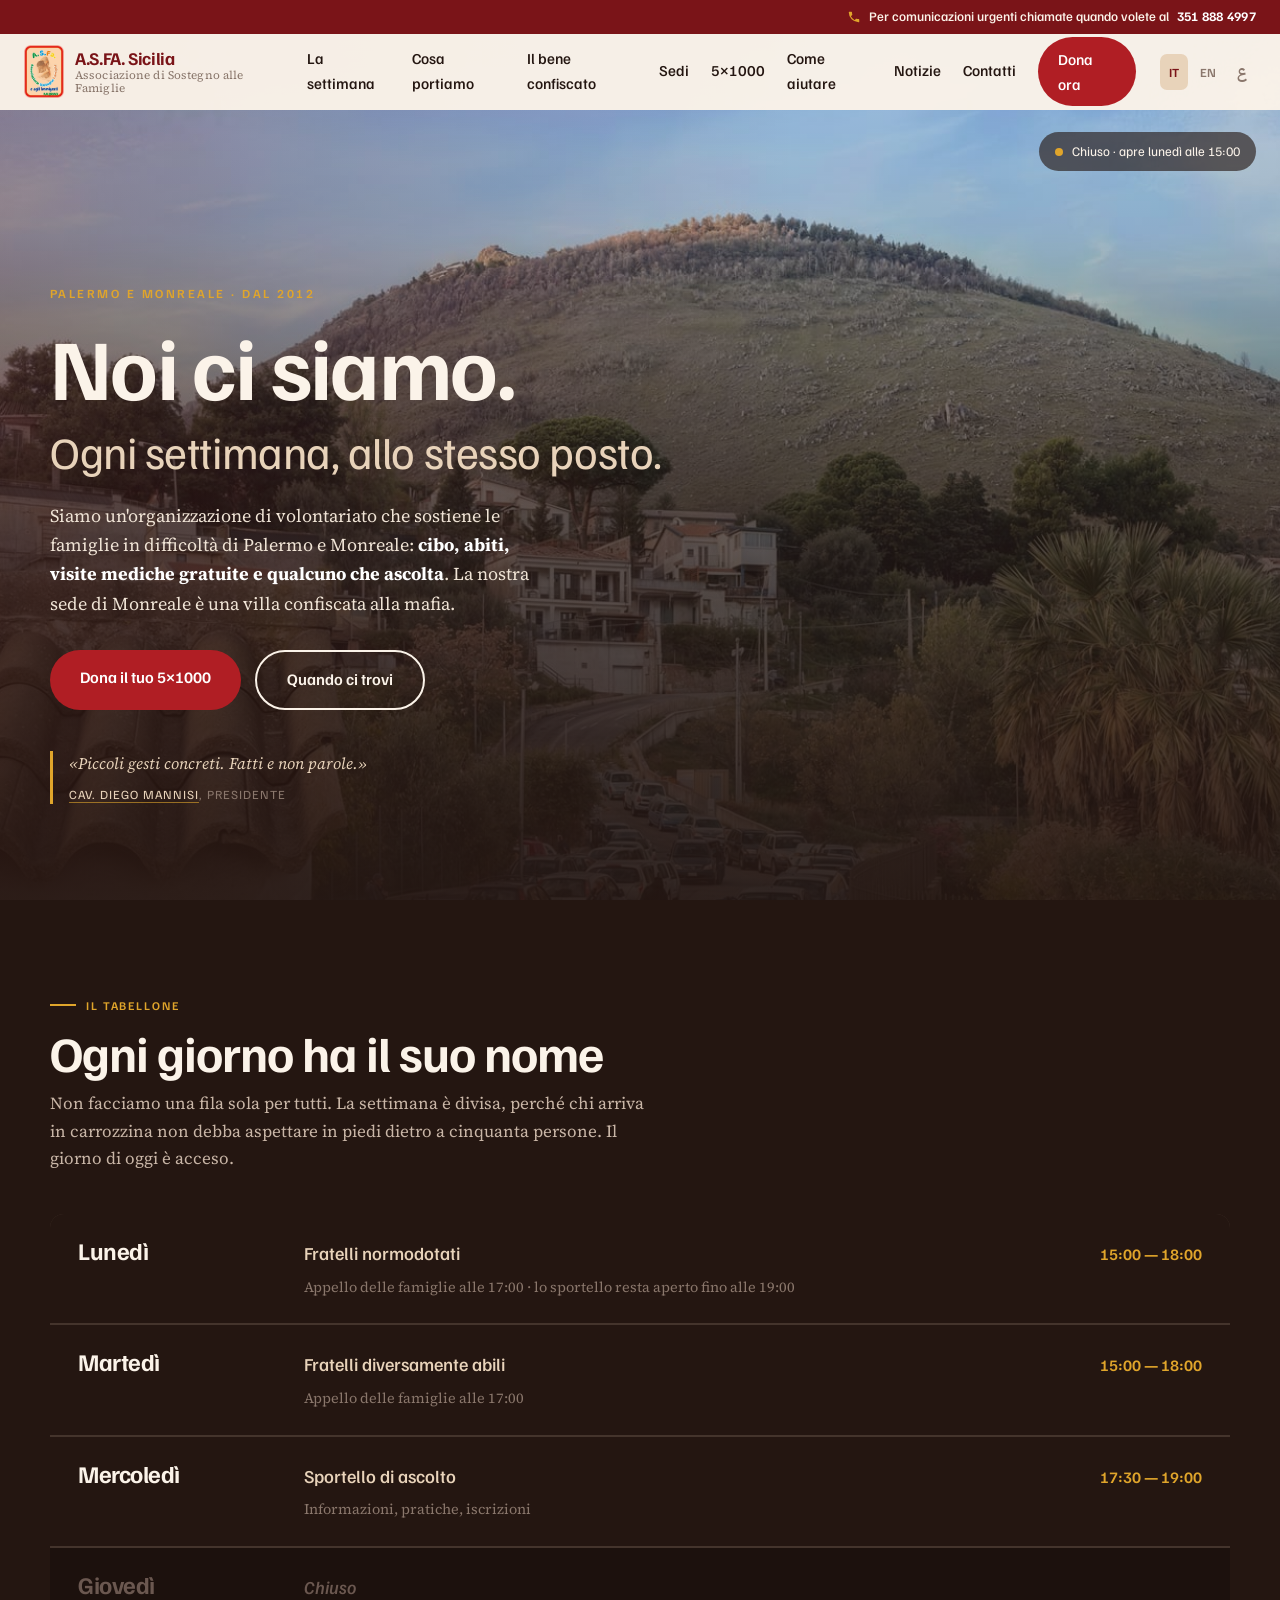
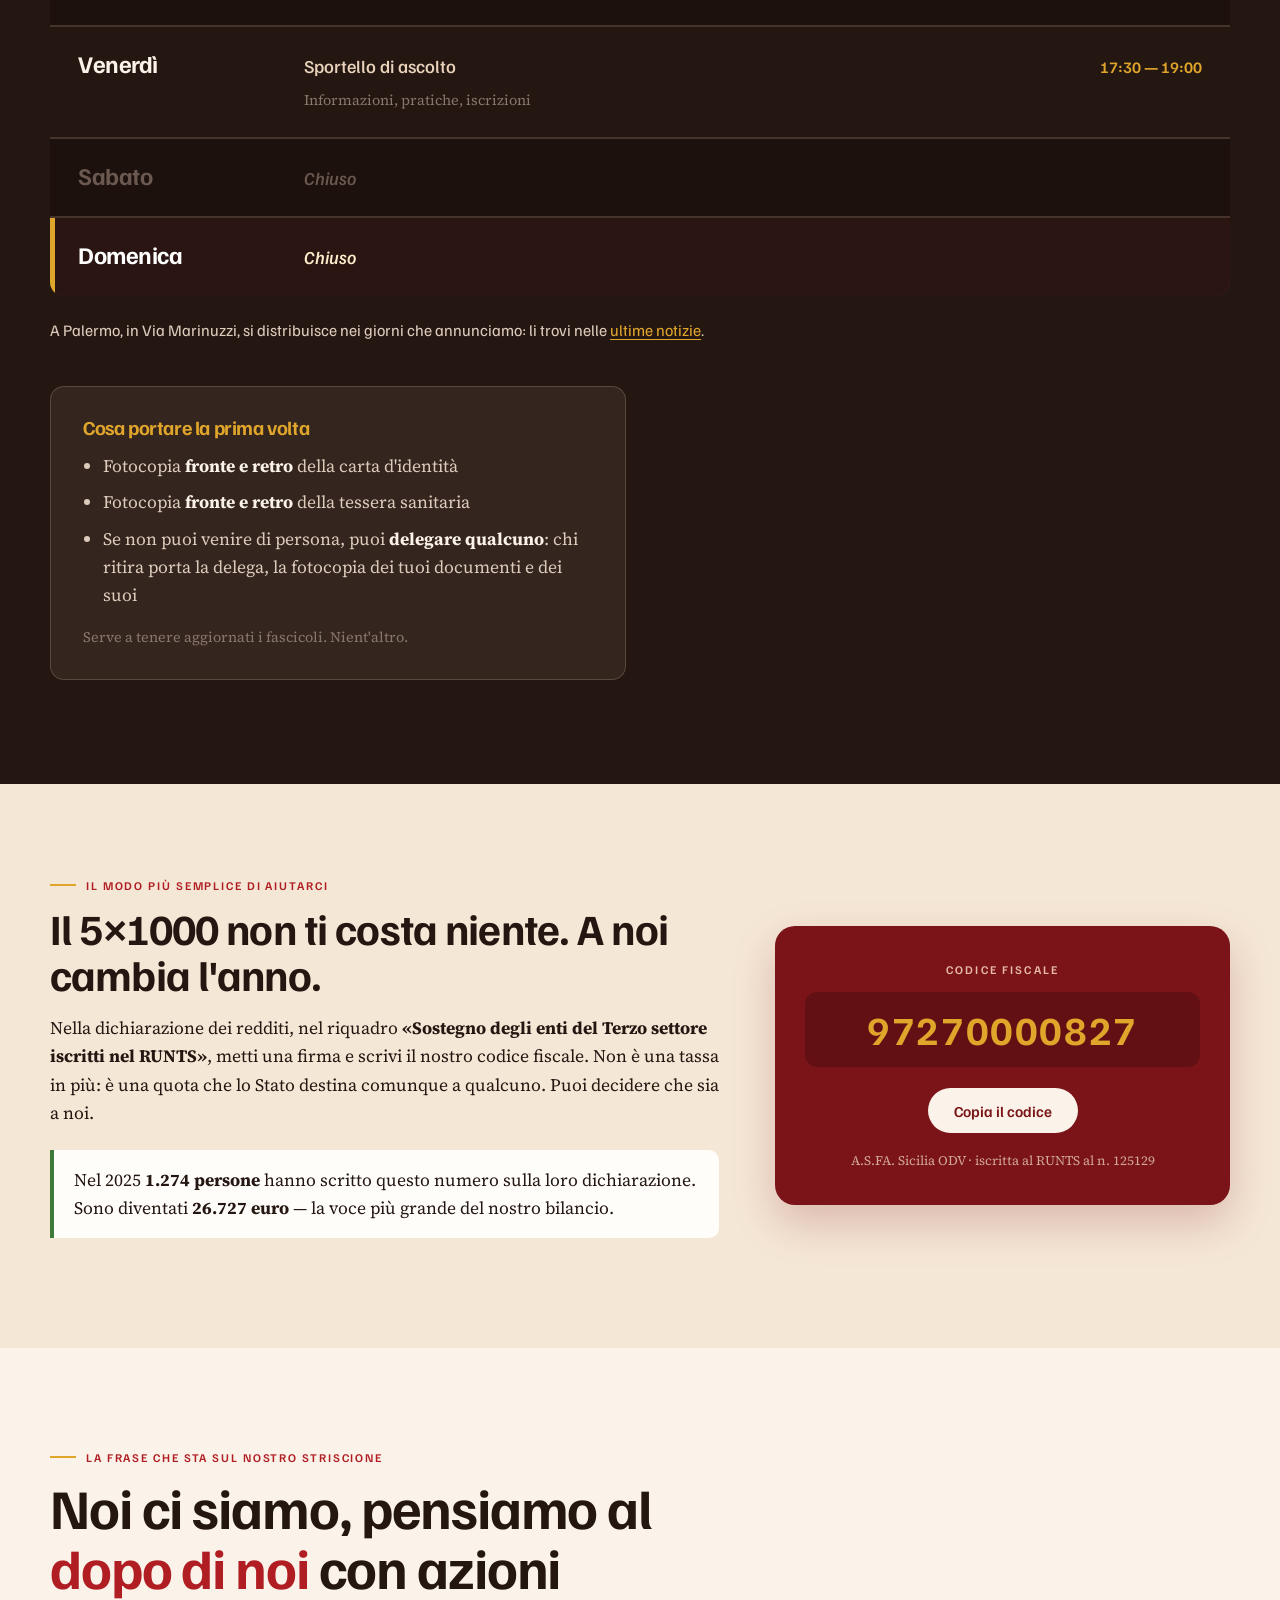
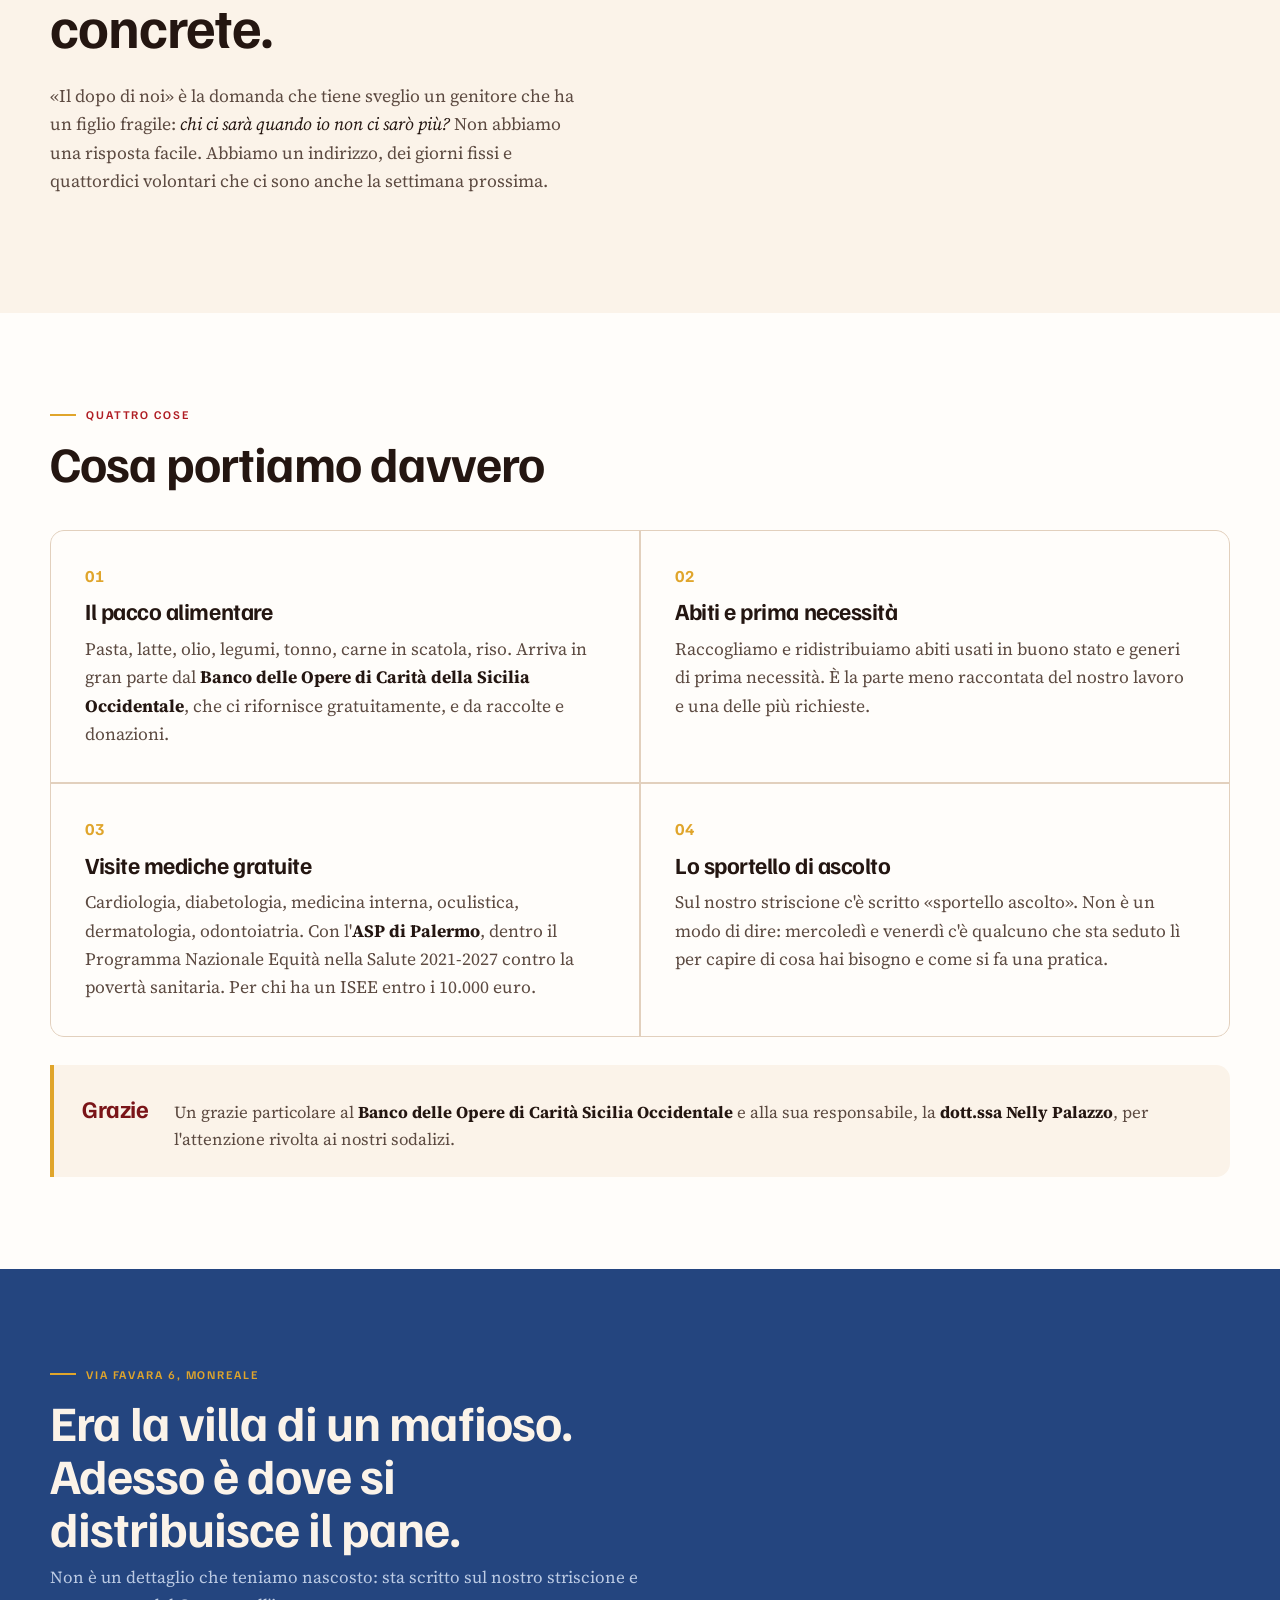
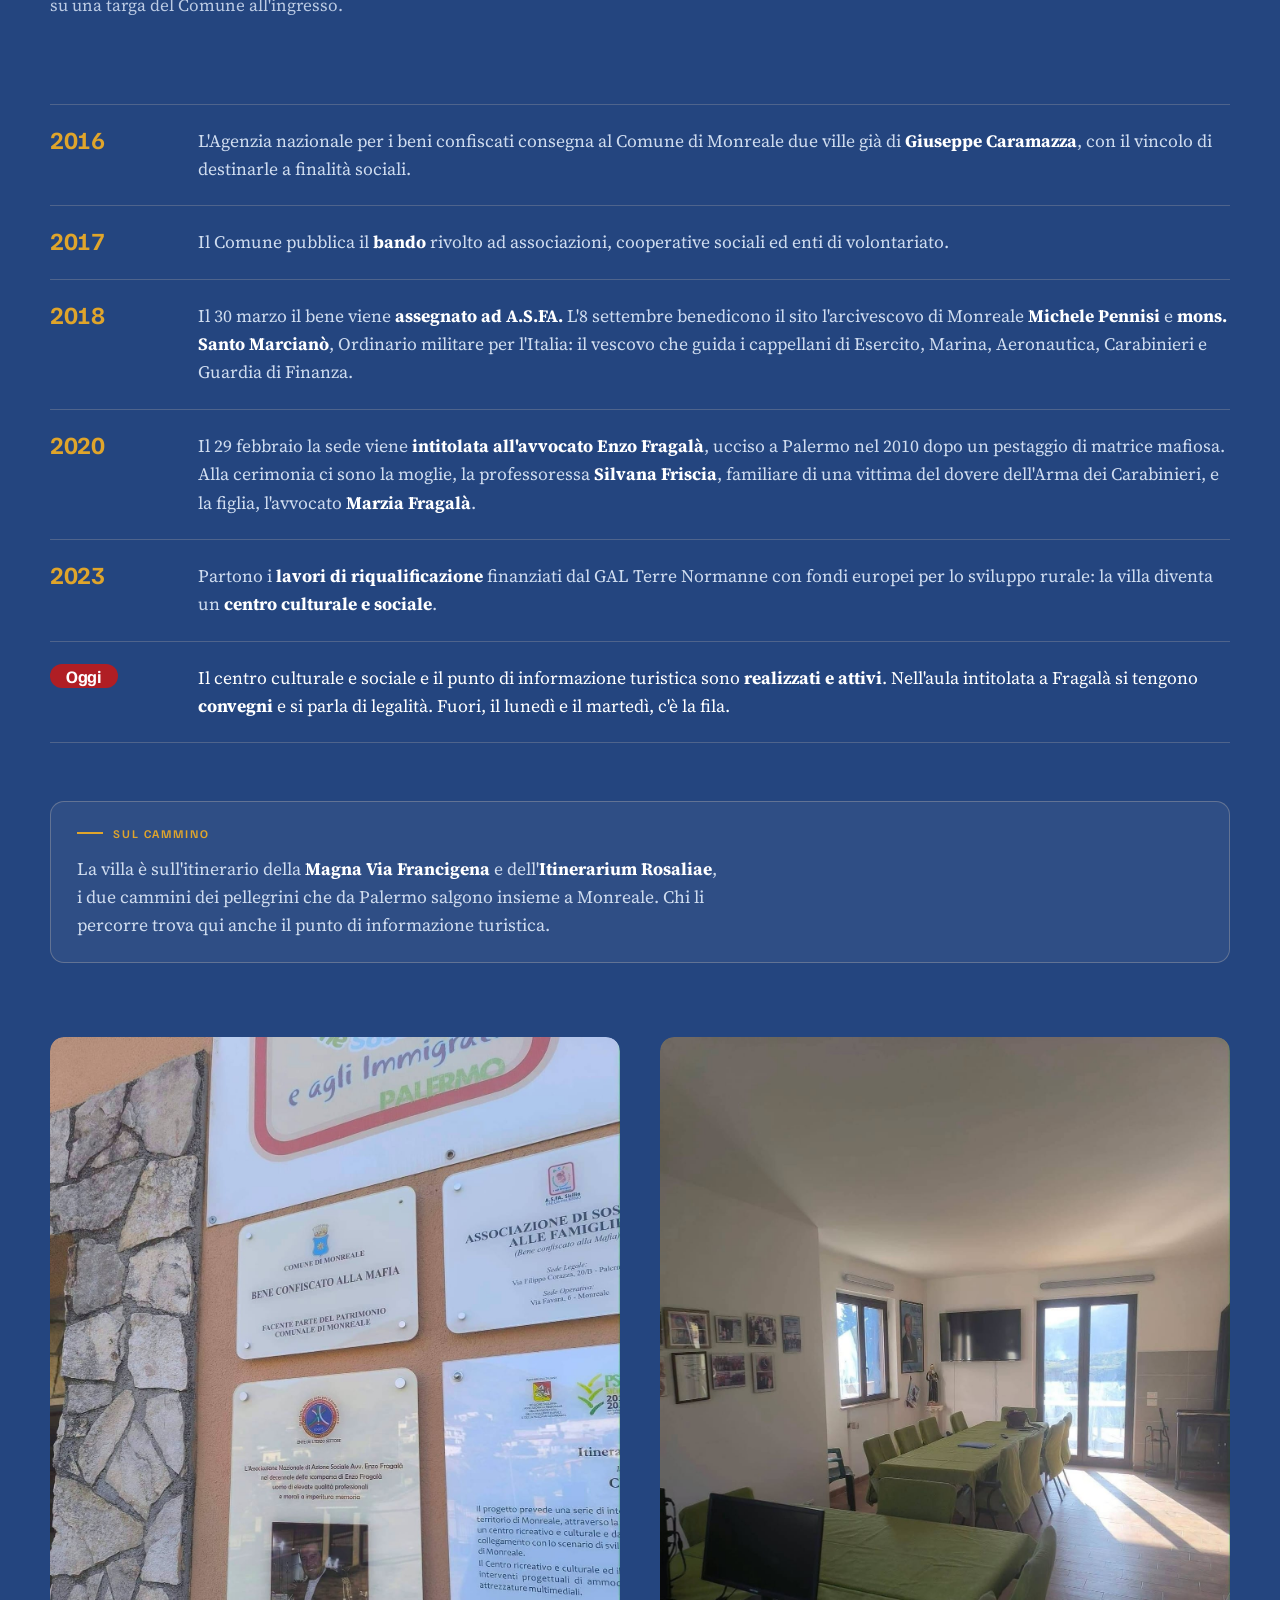
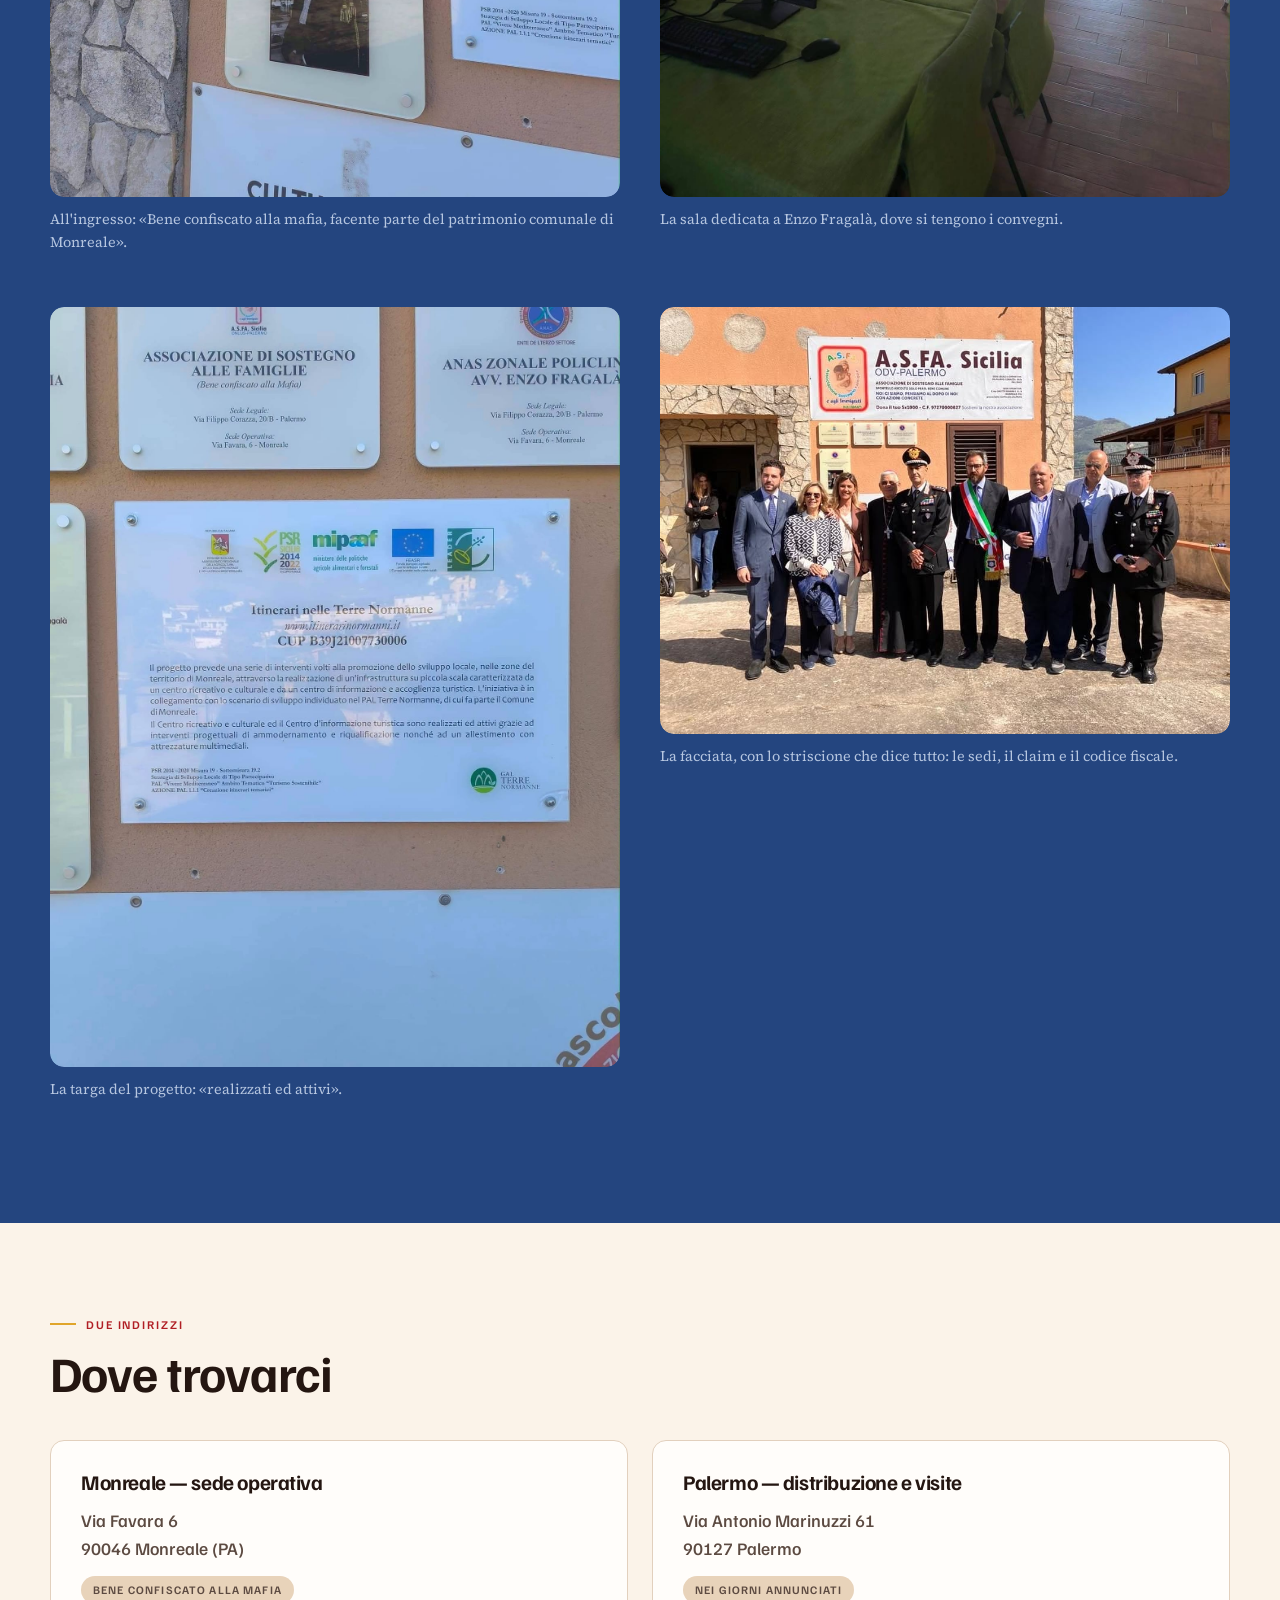
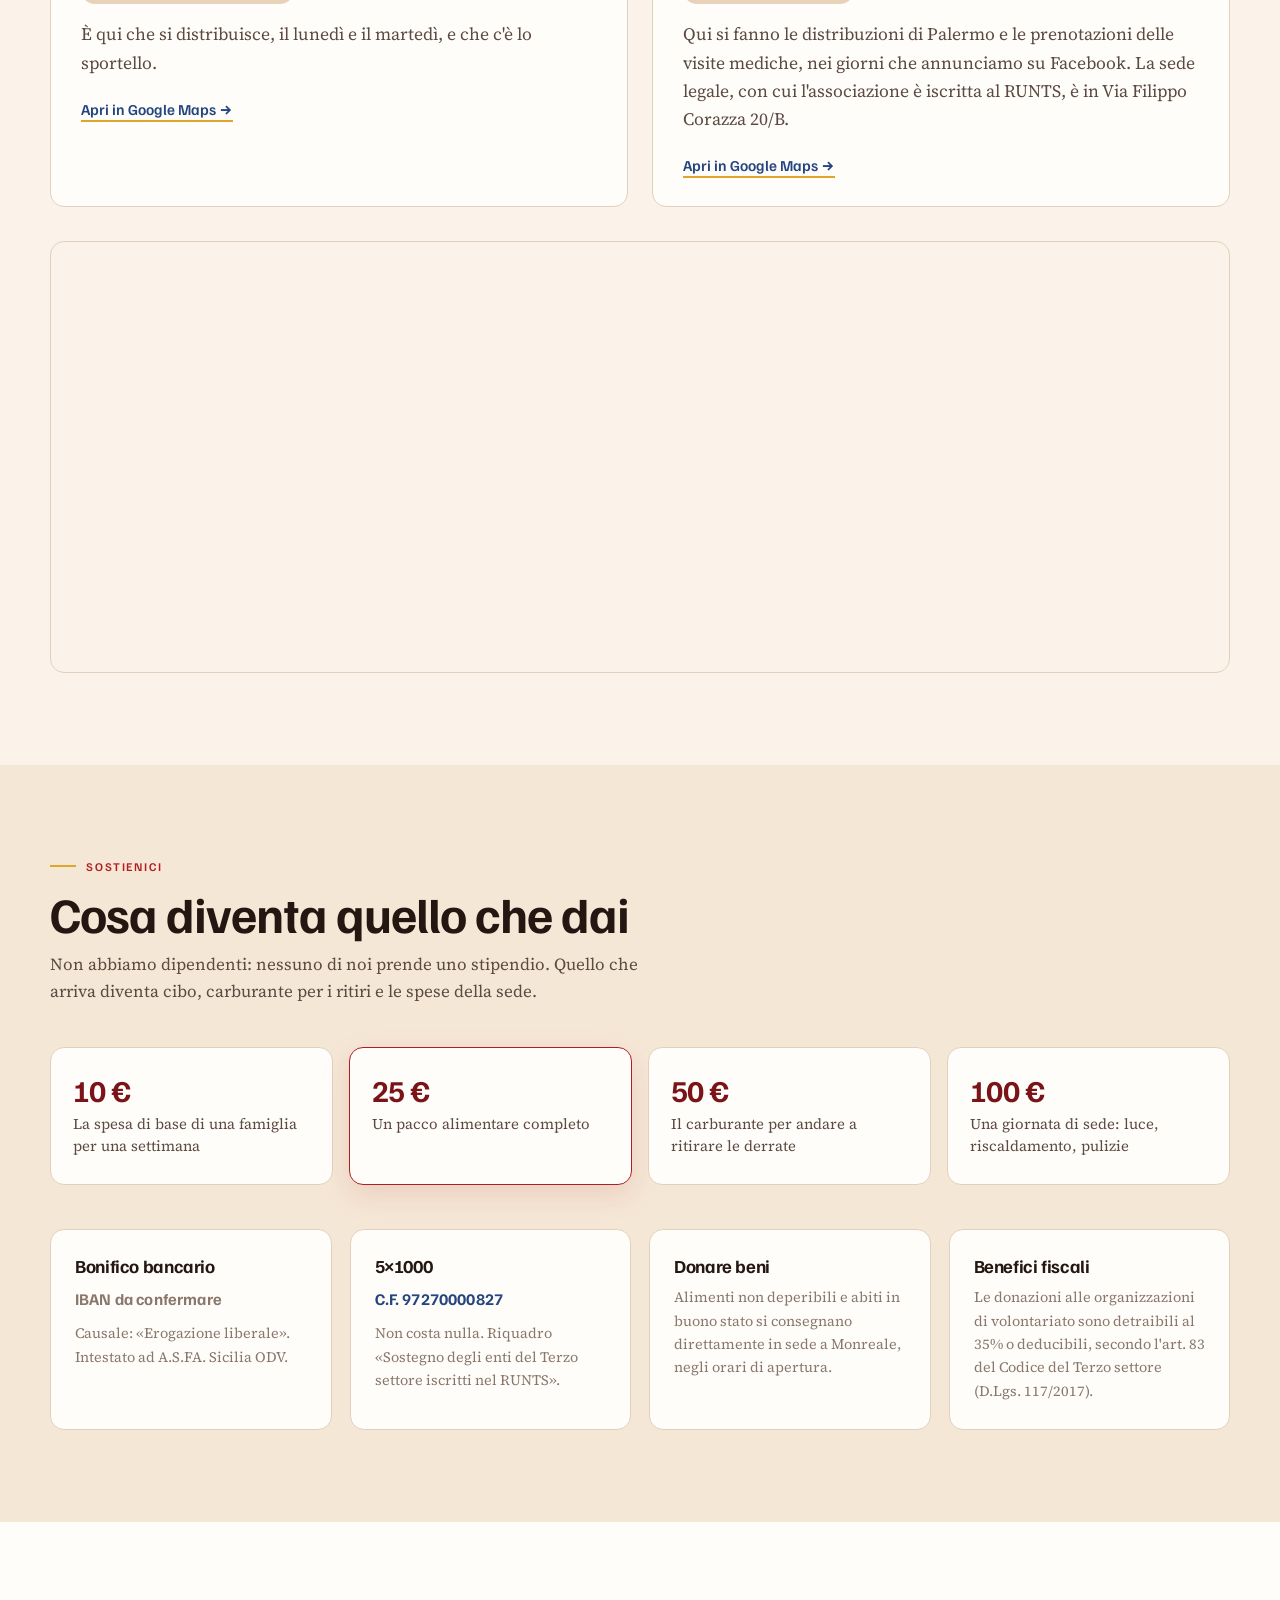
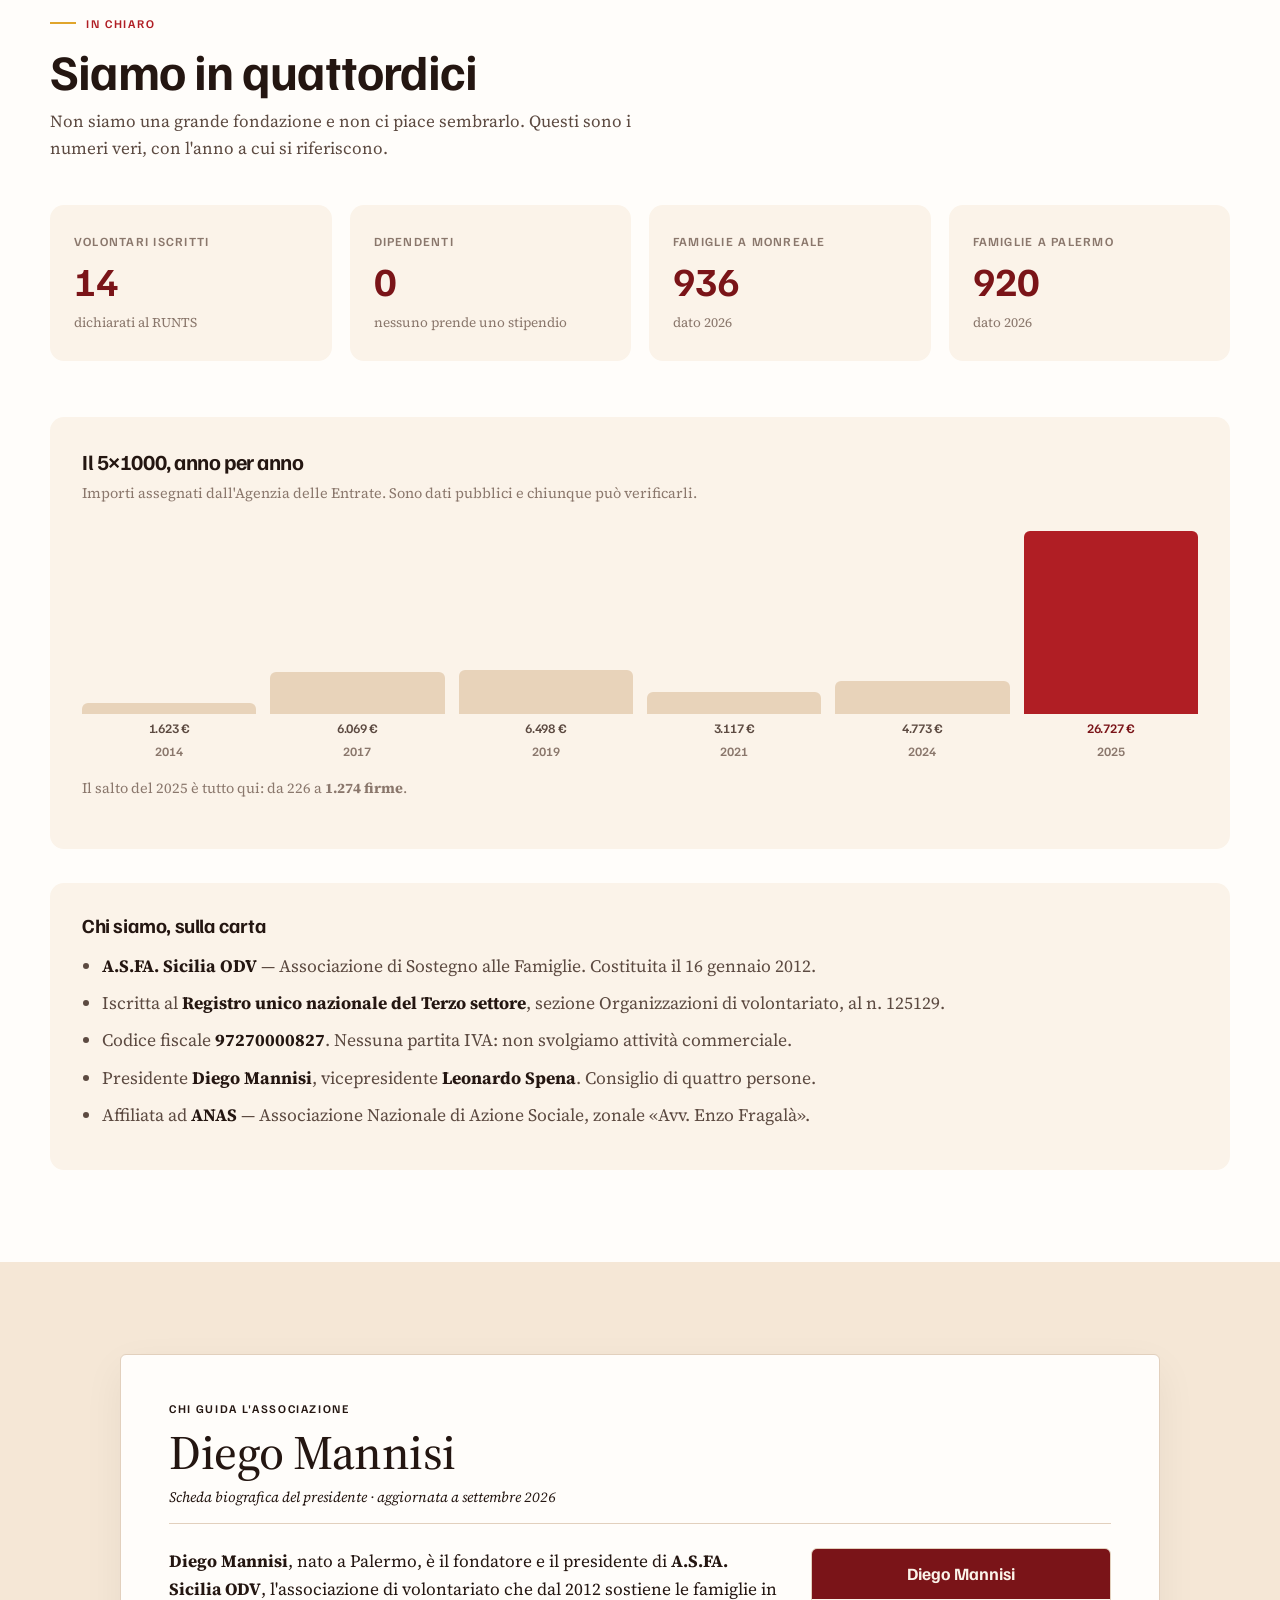
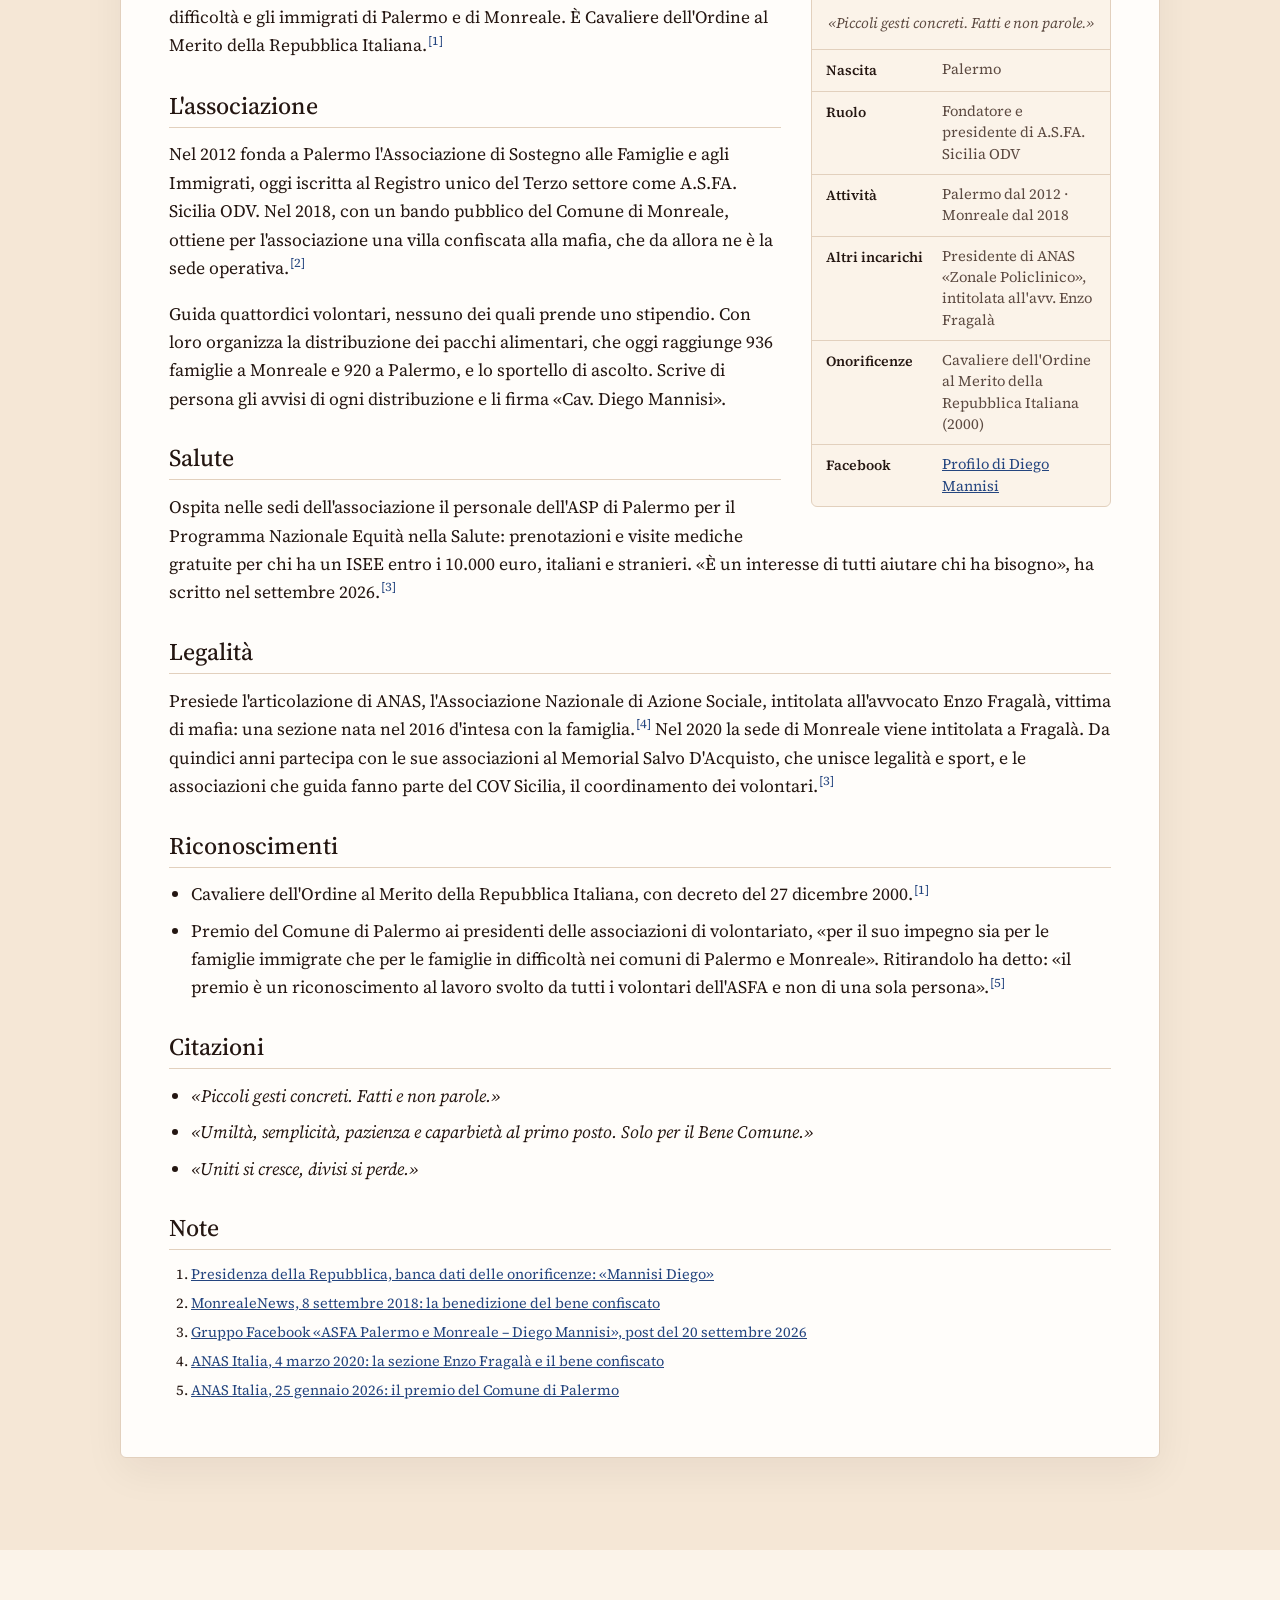
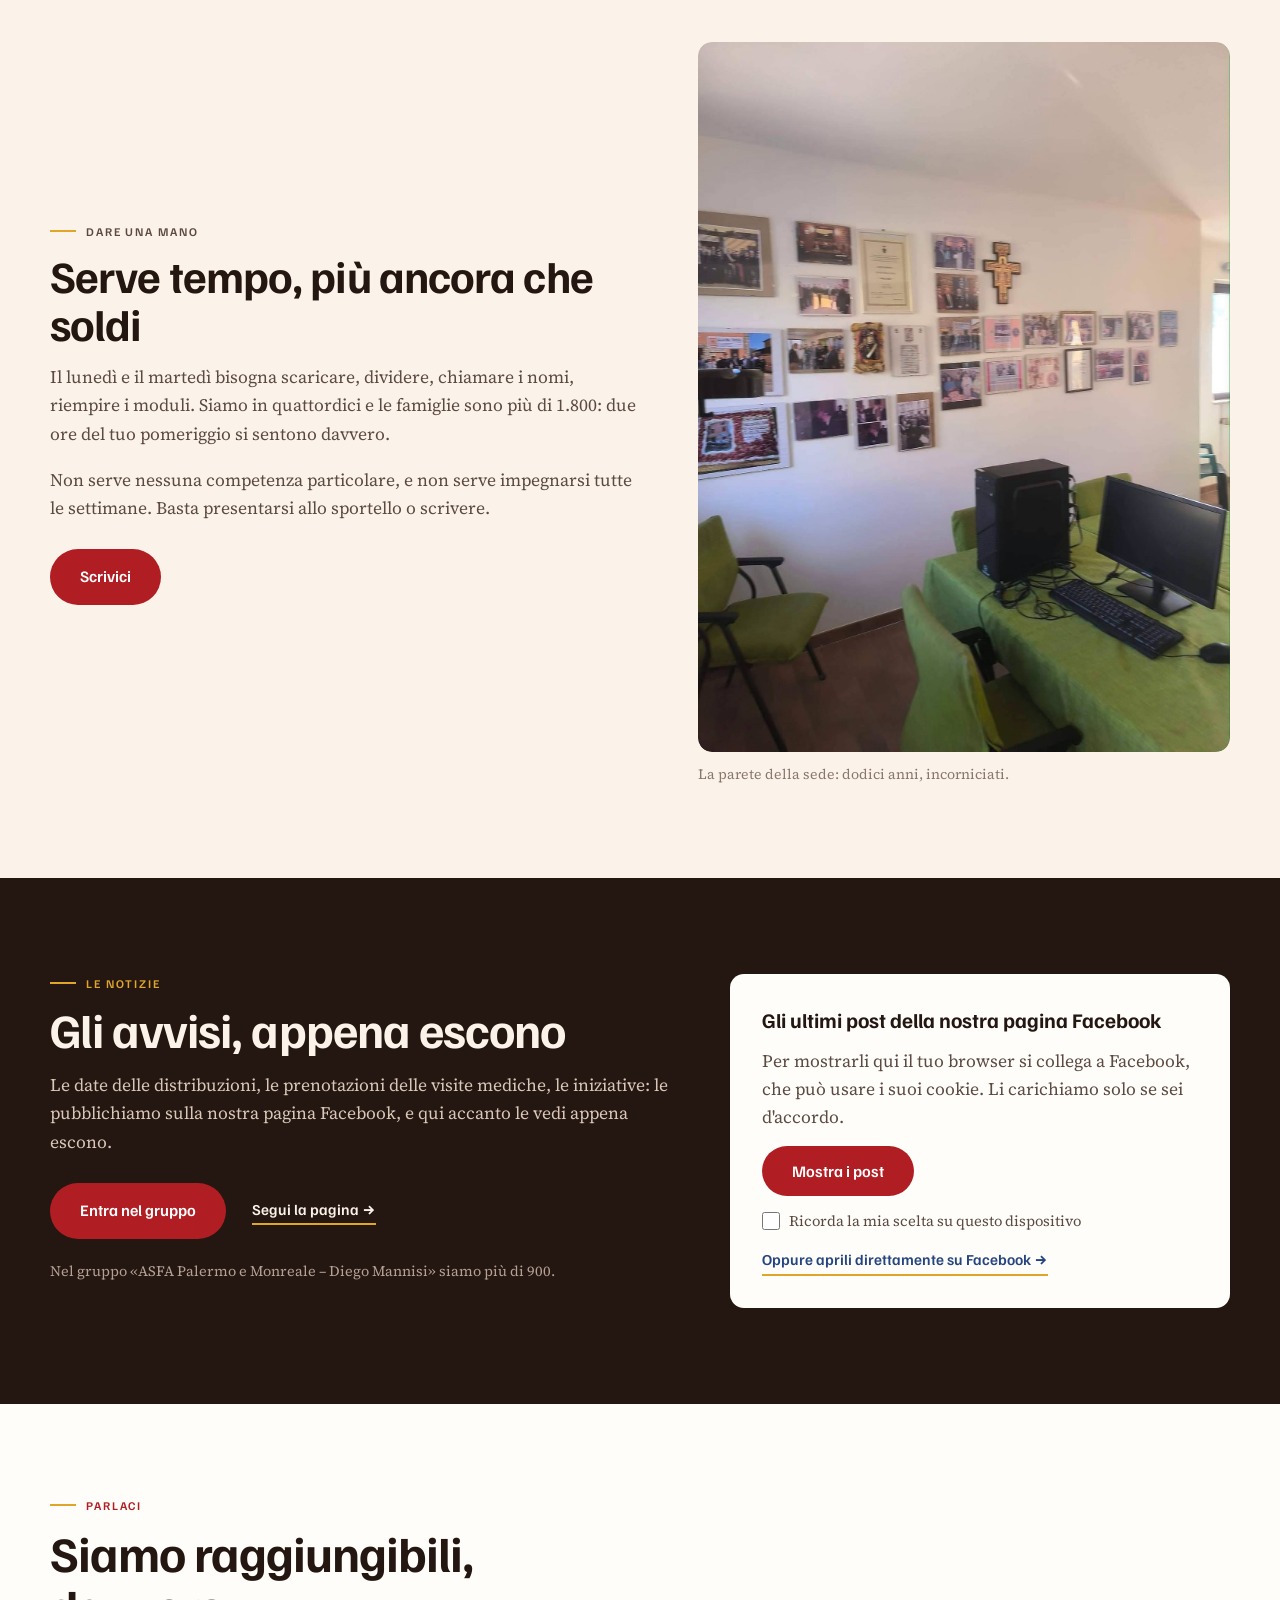
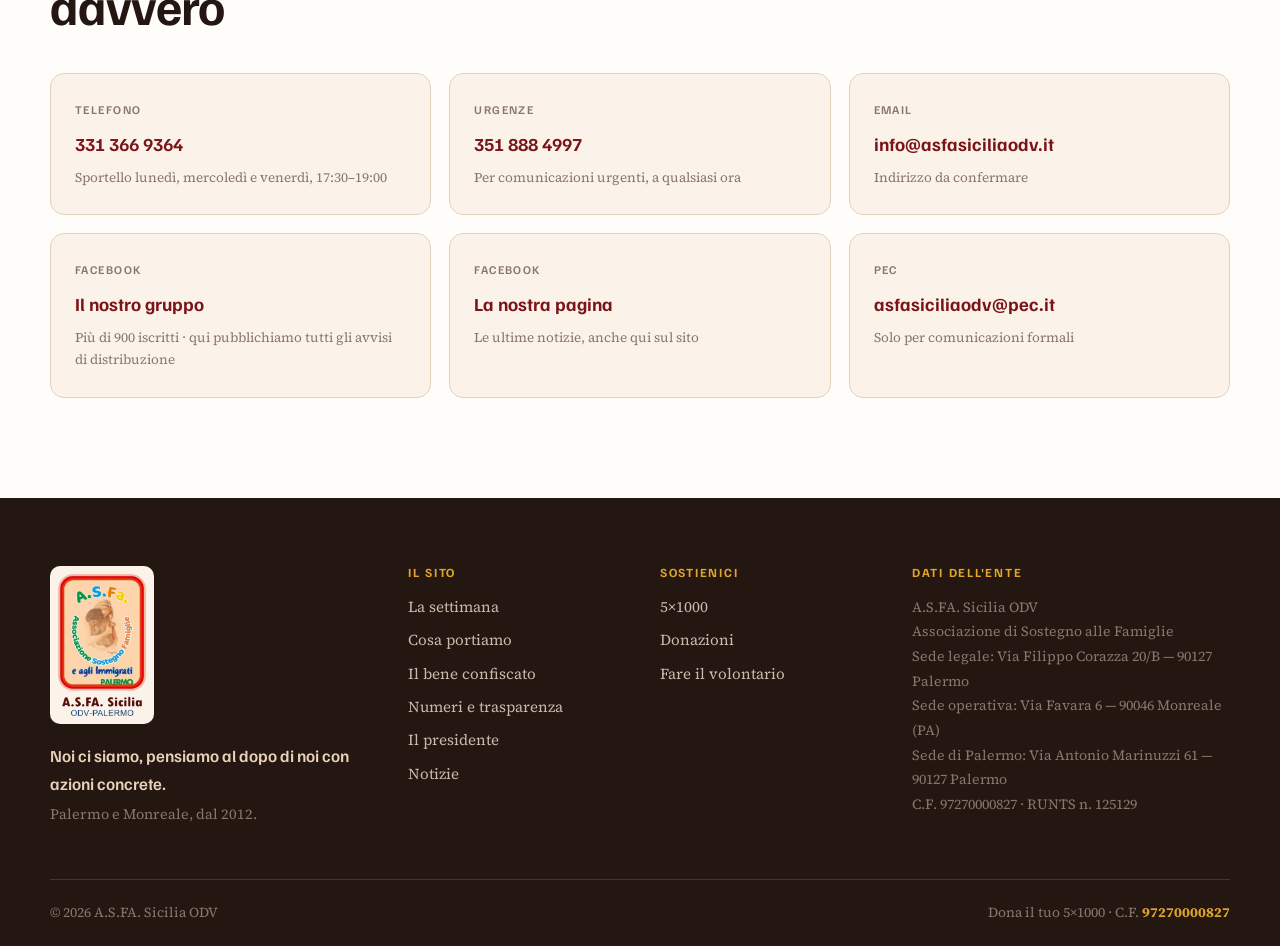
==== commit f5a0be83: "Dominio: asfasiciliaodv.it al posto di asfasicilia.it Canonical, og:url/og:image, JSON-LD ed email d" ====
--- a/index.html
+++ b/index.html
@@ -5,25 +5,27 @@
 <meta name="viewport" content="width=device-width, initial-scale=1">
 <title>A.S.FA. Sicilia ODV — Associazione di Sostegno alle Famiglie · Palermo e Monreale</title>
 <meta name="description" content="Dal 2012 sosteniamo le famiglie di Palermo e Monreale: distribuzione alimentare, abiti, visite mediche gratuite e sportello di ascolto. La sede di Monreale è un bene confiscato alla mafia. Dona il tuo 5×1000: C.F. 97270000827.">
-<link rel="canonical" href="https://asfasicilia.it/">
+<link rel="canonical" href="https://asfasiciliaodv.it/">
 <!-- ⚠️ TEMPORANEO — anteprima per il cliente. I telefoni sono confermati
      (28/9/2026), ma IBAN ed email sono ancora da confermare: finché lo sono,
      la pagina non deve comparire nelle ricerche.
-     DA RIMUOVERE quando si va live sul dominio con i contatti veri. -->
+     DA RIMUOVERE quando si va live sul dominio con i contatti veri.
+     Dominio: asfasiciliaodv.it (comprato dall'utente su Aruba il 28/9/2026).
+     Il file CNAME si aggiunge SOLO dopo che il DNS punta a GitHub Pages. -->
 <meta name="robots" content="noindex, nofollow">
 <meta property="og:type" content="website">
 <meta property="og:locale" content="it_IT">
 <meta property="og:site_name" content="A.S.FA. Sicilia ODV">
 <meta property="og:title" content="A.S.FA. Sicilia ODV — Noi ci siamo">
 <meta property="og:description" content="Associazione di Sostegno alle Famiglie e agli Immigrati. Palermo e Monreale, dal 2012. Distribuzione alimentare, abiti, visite mediche gratuite, sportello di ascolto.">
-<meta property="og:url" content="https://asfasicilia.it/">
-<meta property="og:image" content="https://asfasicilia.it/img/og-image.jpg">
+<meta property="og:url" content="https://asfasiciliaodv.it/">
+<meta property="og:image" content="https://asfasiciliaodv.it/img/og-image.jpg">
 <meta property="og:image:width" content="1200">
 <meta property="og:image:height" content="630">
 <meta name="twitter:card" content="summary_large_image">
 <meta name="twitter:title" content="A.S.FA. Sicilia ODV — Noi ci siamo">
 <meta name="twitter:description" content="Associazione di Sostegno alle Famiglie e agli Immigrati. Palermo e Monreale, dal 2012.">
-<meta name="twitter:image" content="https://asfasicilia.it/img/og-image.jpg">
+<meta name="twitter:image" content="https://asfasiciliaodv.it/img/og-image.jpg">
 <meta name="theme-color" content="#7A1418">
 <link rel="icon" href="img/favicon-32.png" sizes="32x32" type="image/png">
 <link rel="icon" href="img/favicon-512.png" sizes="512x512" type="image/png">
@@ -41,12 +43,12 @@
   "@graph": [
     {
       "@type": "NGO",
-      "@id": "https://asfasicilia.it/#org",
+      "@id": "https://asfasiciliaodv.it/#org",
       "name": "A.S.FA. Sicilia ODV — Associazione di Sostegno alle Famiglie",
       "alternateName": ["A.S.FA. Sicilia", "Associazione di Sostegno alle Famiglie e agli Immigrati"],
-      "url": "https://asfasicilia.it/",
-      "logo": "https://asfasicilia.it/img/logo-asfa-full.png",
-      "image": "https://asfasicilia.it/img/sede-inaugurazione.jpg",
+      "url": "https://asfasiciliaodv.it/",
+      "logo": "https://asfasiciliaodv.it/img/logo-asfa-full.png",
+      "image": "https://asfasiciliaodv.it/img/sede-inaugurazione.jpg",
       "foundingDate": "2012-01-16",
       "slogan": "Noi ci siamo, pensiamo al dopo di noi con azioni concrete",
       "taxID": "97270000827",
@@ -94,31 +96,31 @@
         "https://www.facebook.com/groups/707777091061742",
         "https://www.facebook.com/p/Associazione-di-Sostegno-alle-Famiglie-Aiutateci-ad-aiutare-100076316472966/"
       ],
-      "founder": { "@id": "https://asfasicilia.it/#presidente" },
-      "member": { "@id": "https://asfasicilia.it/#presidente" }
+      "founder": { "@id": "https://asfasiciliaodv.it/#presidente" },
+      "member": { "@id": "https://asfasiciliaodv.it/#presidente" }
     },
     {
       "@type": "Person",
-      "@id": "https://asfasicilia.it/#presidente",
+      "@id": "https://asfasiciliaodv.it/#presidente",
       "name": "Diego Mannisi",
       "honorificPrefix": "Cav.",
       "jobTitle": "Presidente di A.S.FA. Sicilia ODV",
       "birthPlace": "Palermo",
       "award": "Cavaliere dell'Ordine al Merito della Repubblica Italiana (2000)",
       "sameAs": ["https://www.facebook.com/profile.php?id=100010772682720"],
-      "worksFor": { "@id": "https://asfasicilia.it/#org" }
+      "worksFor": { "@id": "https://asfasiciliaodv.it/#org" }
     },
     {
       "@type": "WebSite",
-      "@id": "https://asfasicilia.it/#site",
-      "url": "https://asfasicilia.it/",
+      "@id": "https://asfasiciliaodv.it/#site",
+      "url": "https://asfasiciliaodv.it/",
       "name": "A.S.FA. Sicilia ODV",
       "inLanguage": ["it", "en", "ar"],
-      "publisher": { "@id": "https://asfasicilia.it/#org" }
+      "publisher": { "@id": "https://asfasiciliaodv.it/#org" }
     },
     {
       "@type": "FAQPage",
-      "@id": "https://asfasicilia.it/#faq",
+      "@id": "https://asfasiciliaodv.it/#faq",
       "mainEntity": [
         {
           "@type": "Question",
@@ -666,9 +668,9 @@
         <span class="cc-val">351 888 4997</span>
         <span class="cc-note" data-i18n="cont.urg.n">Per comunicazioni urgenti, a qualsiasi ora</span>
       </a>
-      <a class="cont-c reveal" href="mailto:info@asfasicilia.it" data-placeholder="email">
+      <a class="cont-c reveal" href="mailto:info@asfasiciliaodv.it" data-placeholder="email">
         <span class="cc-lab" data-i18n="cont.mail">Email</span>
-        <span class="cc-val">info@asfasicilia.it</span>
+        <span class="cc-val">info@asfasiciliaodv.it</span>
         <span class="cc-note" data-i18n="cont.mail.n">Indirizzo da confermare</span>
       </a>
       <a class="cont-c reveal" href="https://www.facebook.com/groups/707777091061742" target="_blank" rel="noopener">
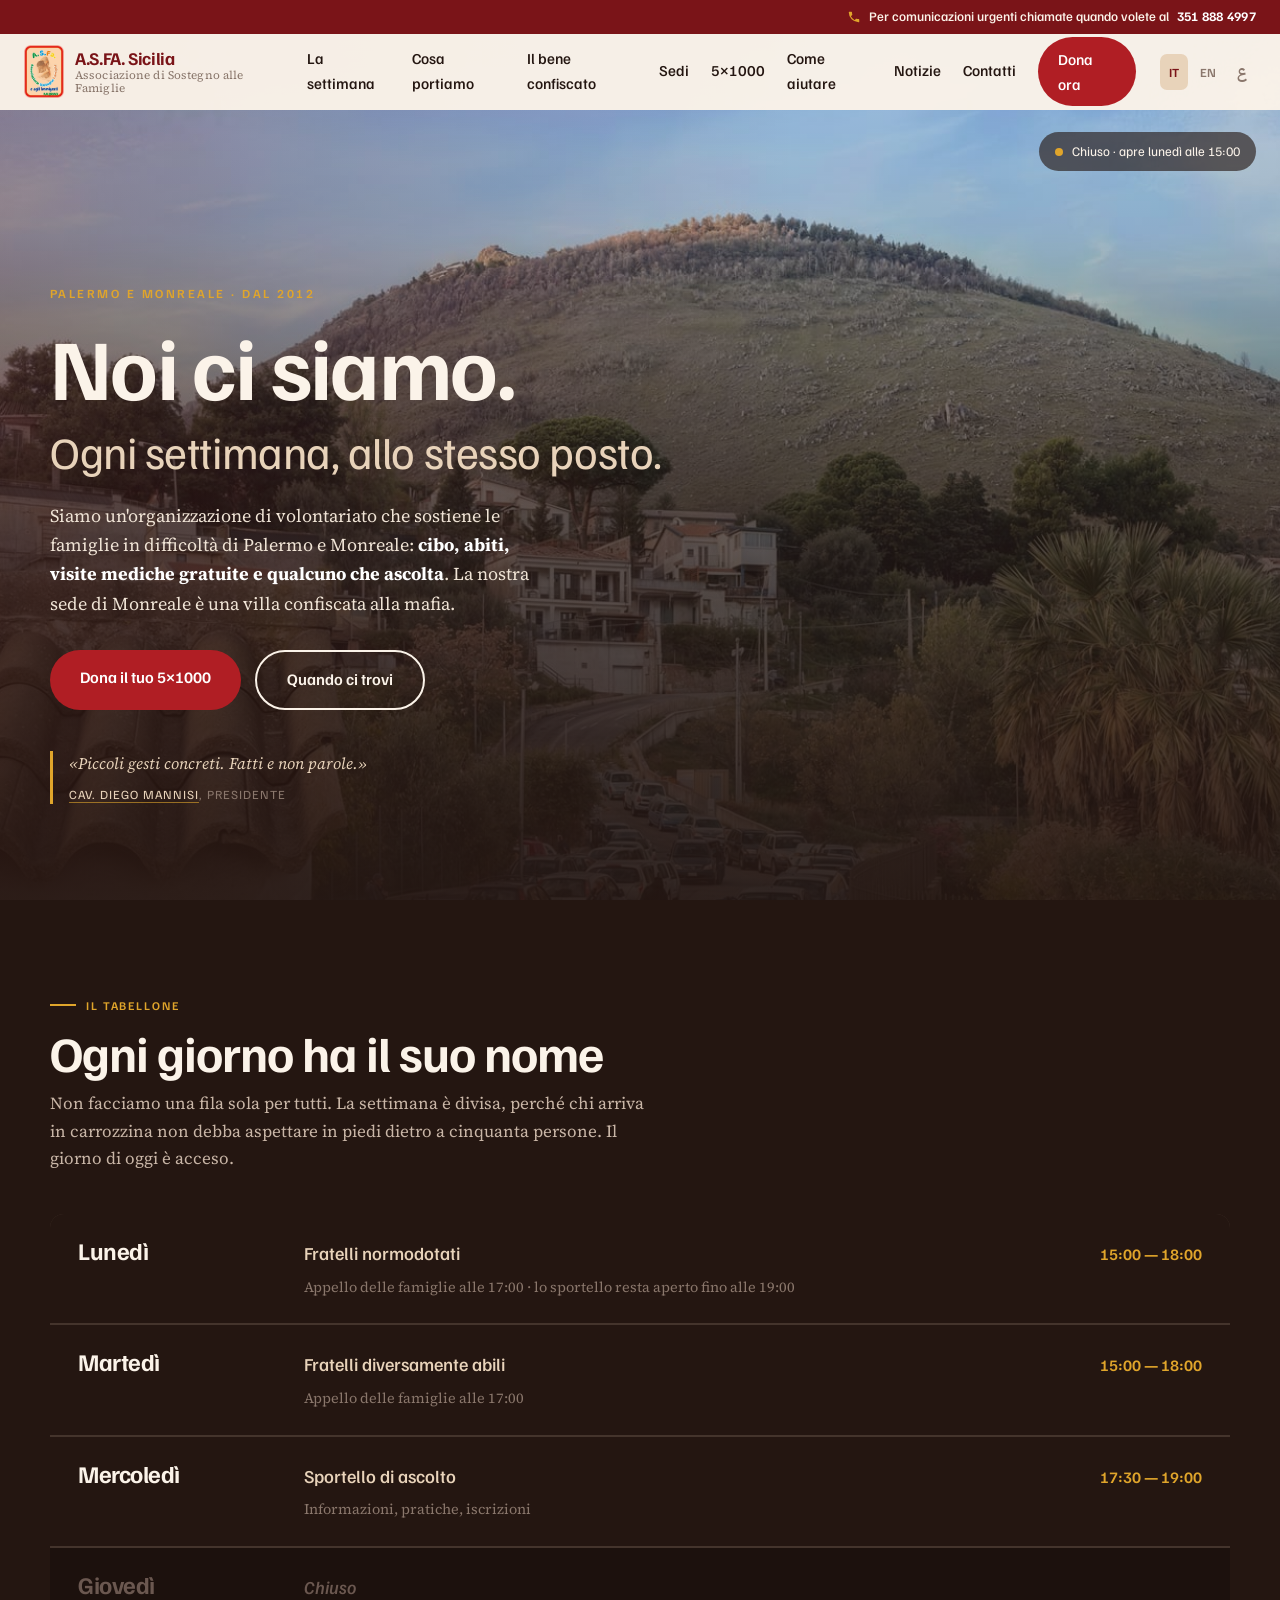
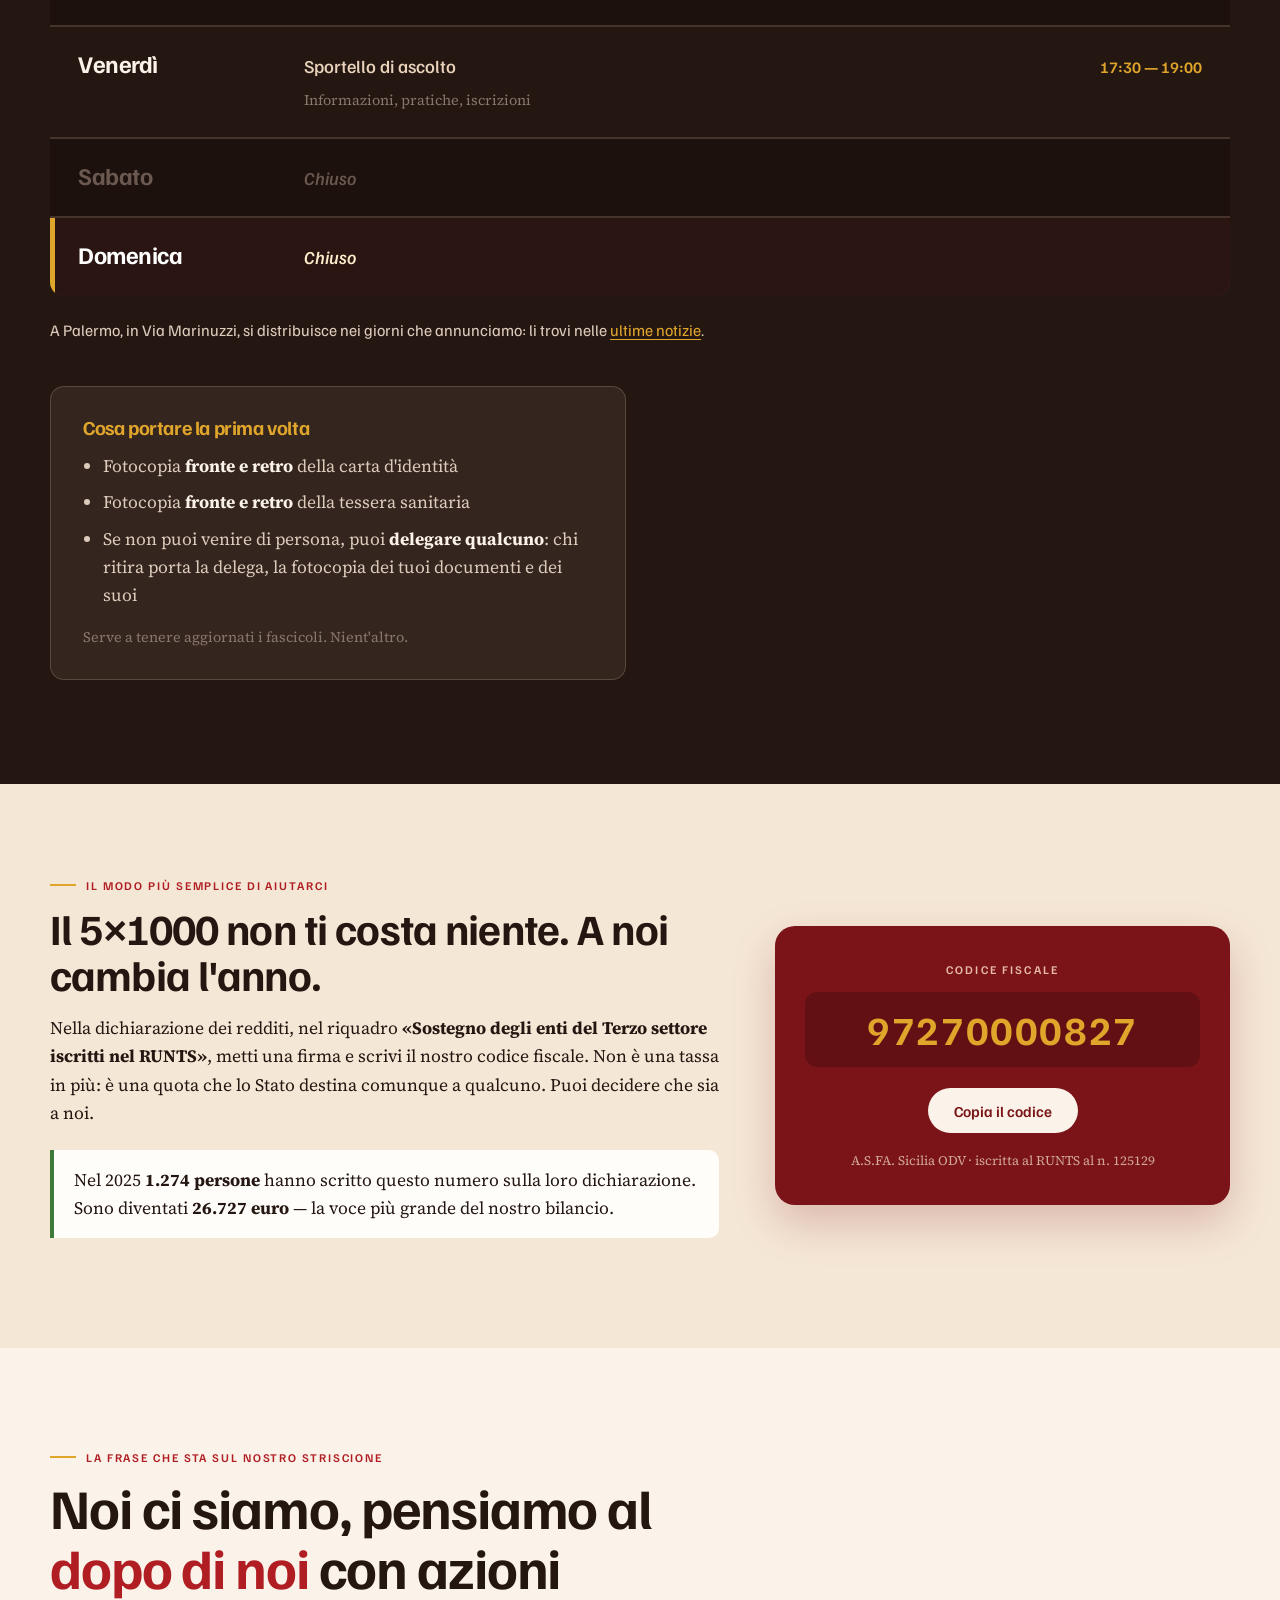
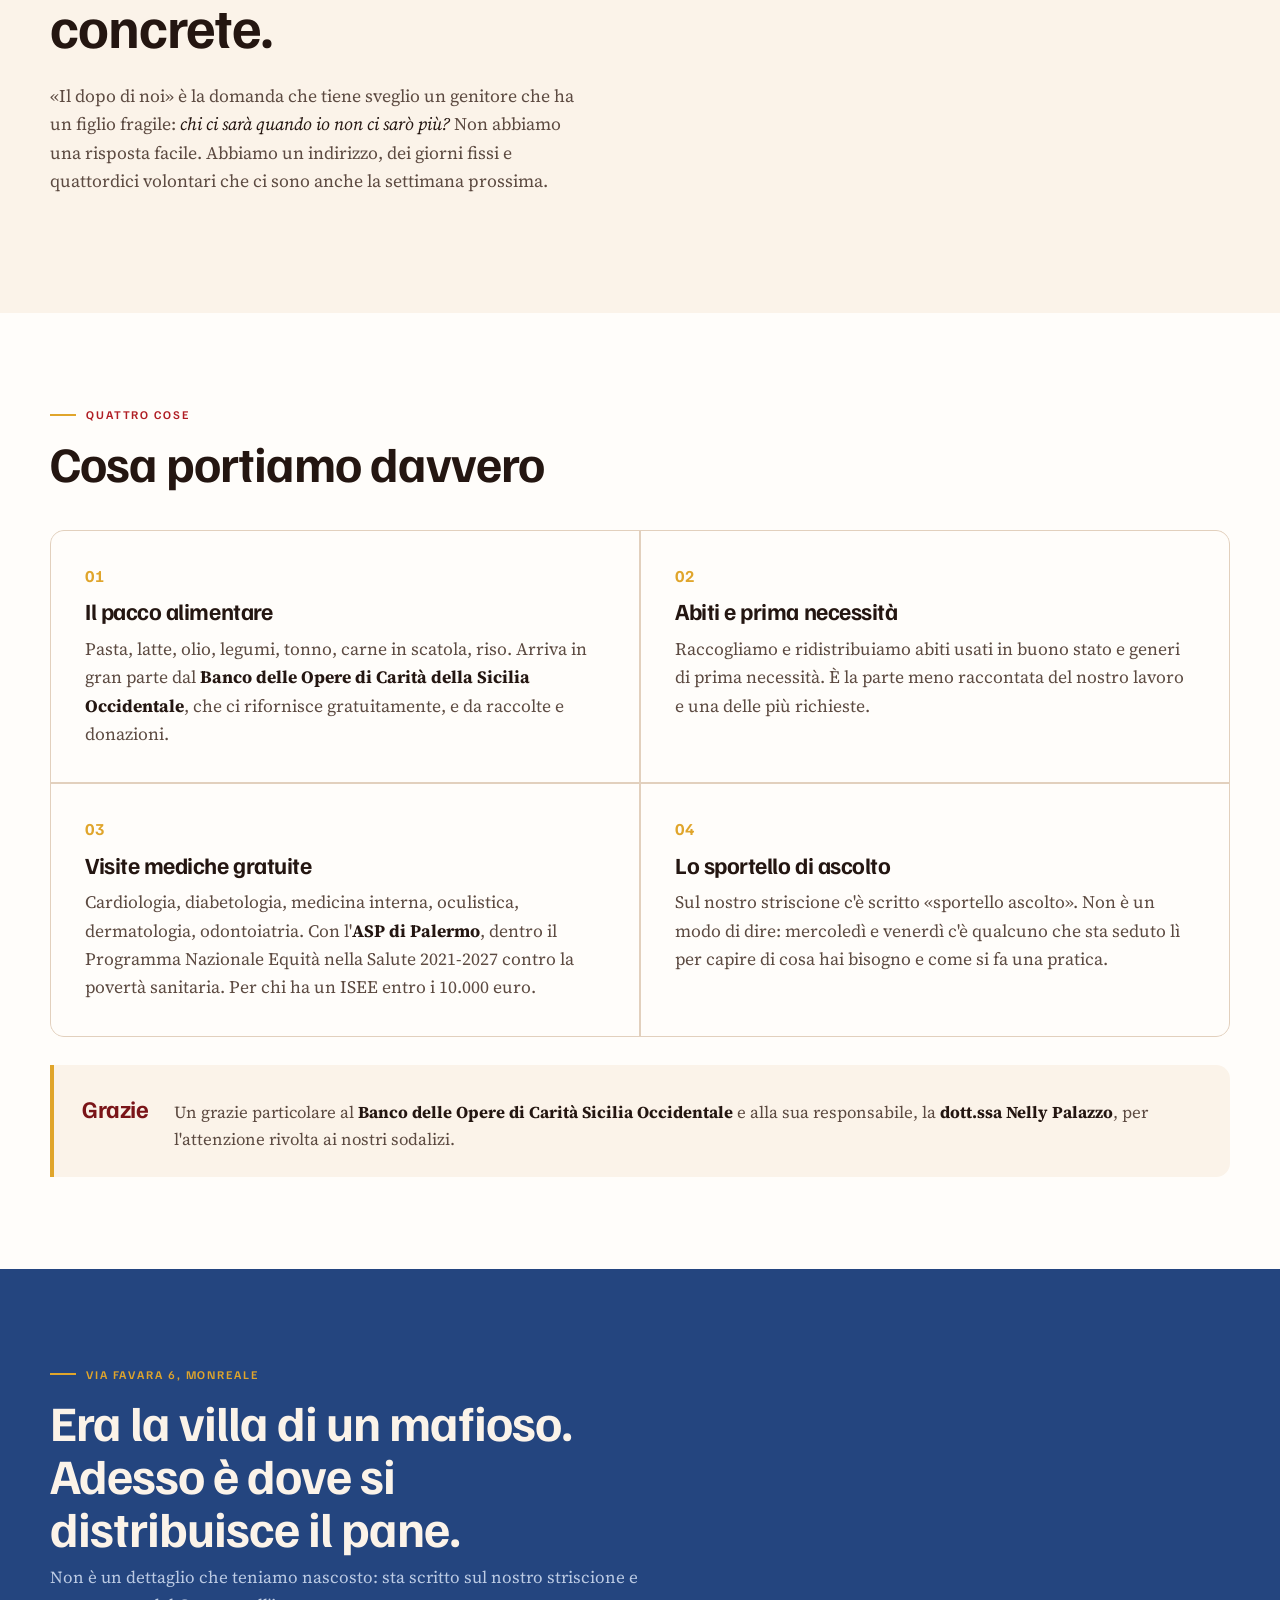
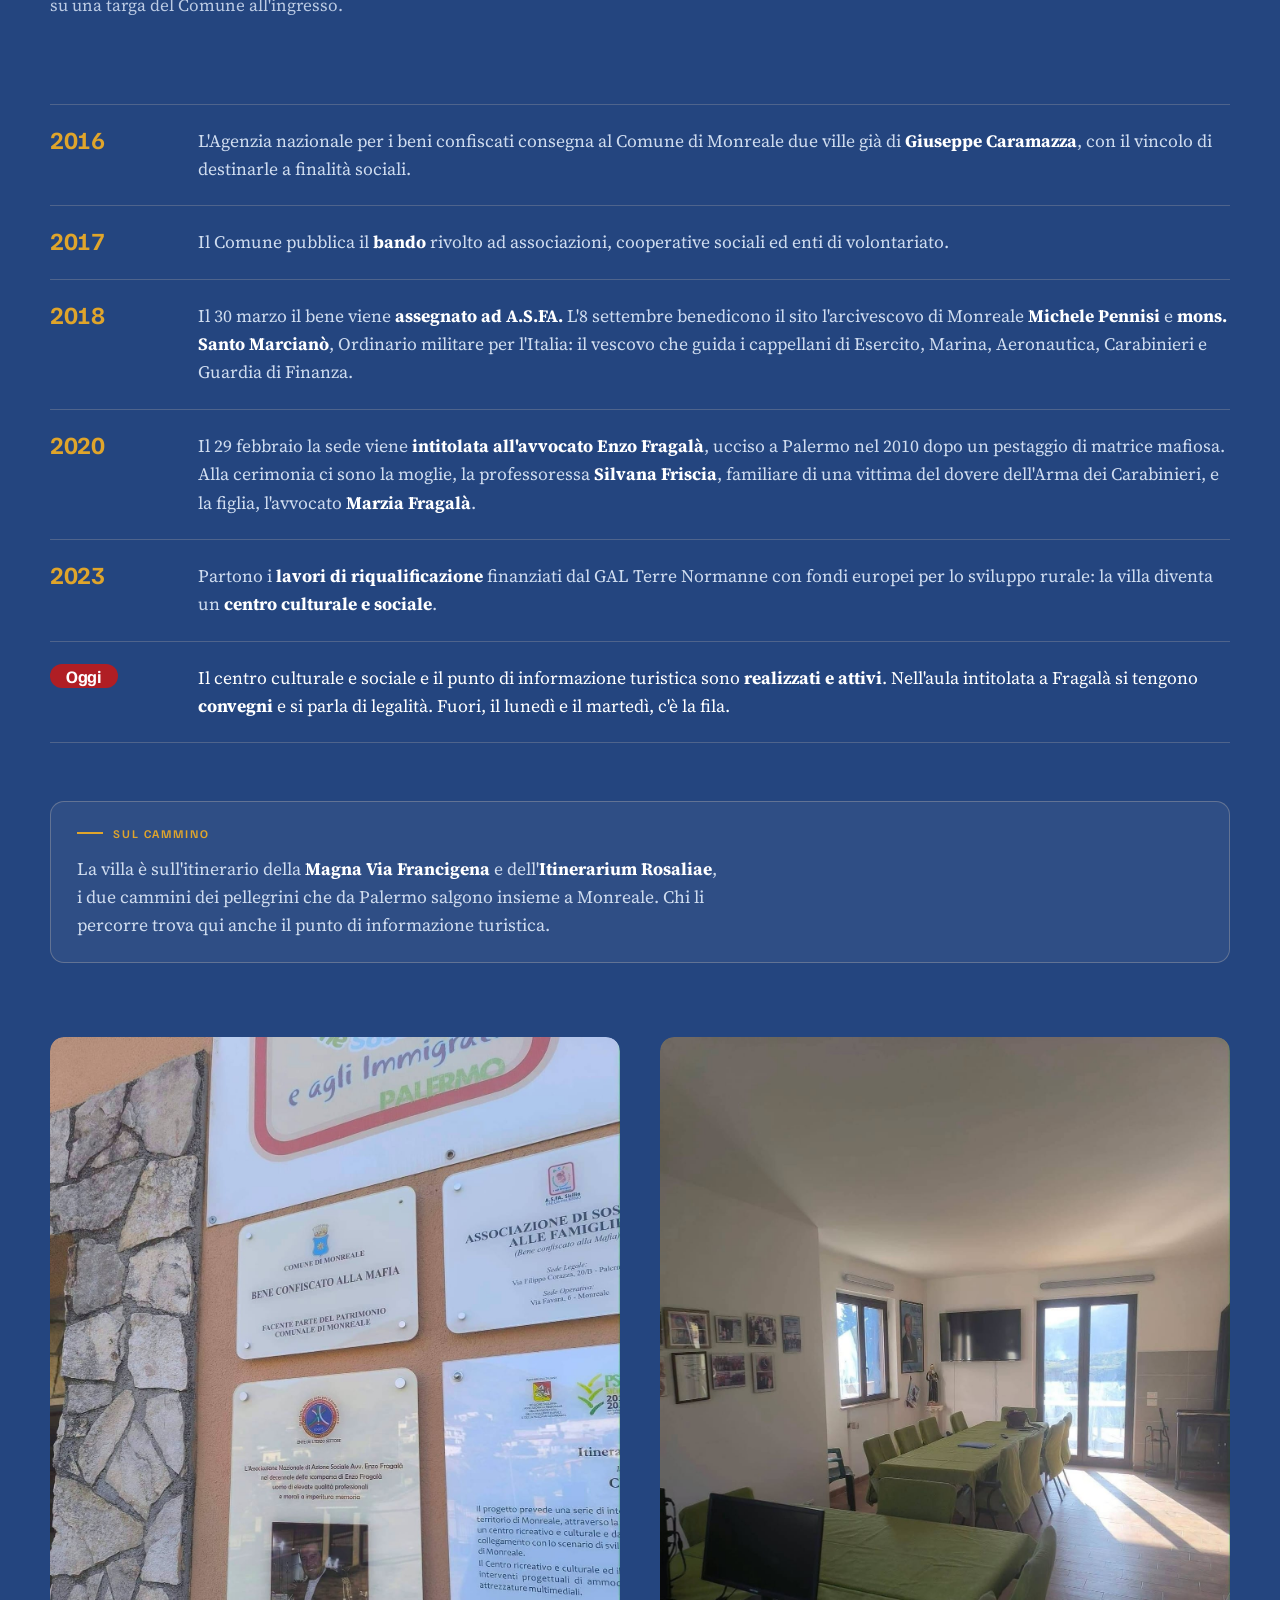
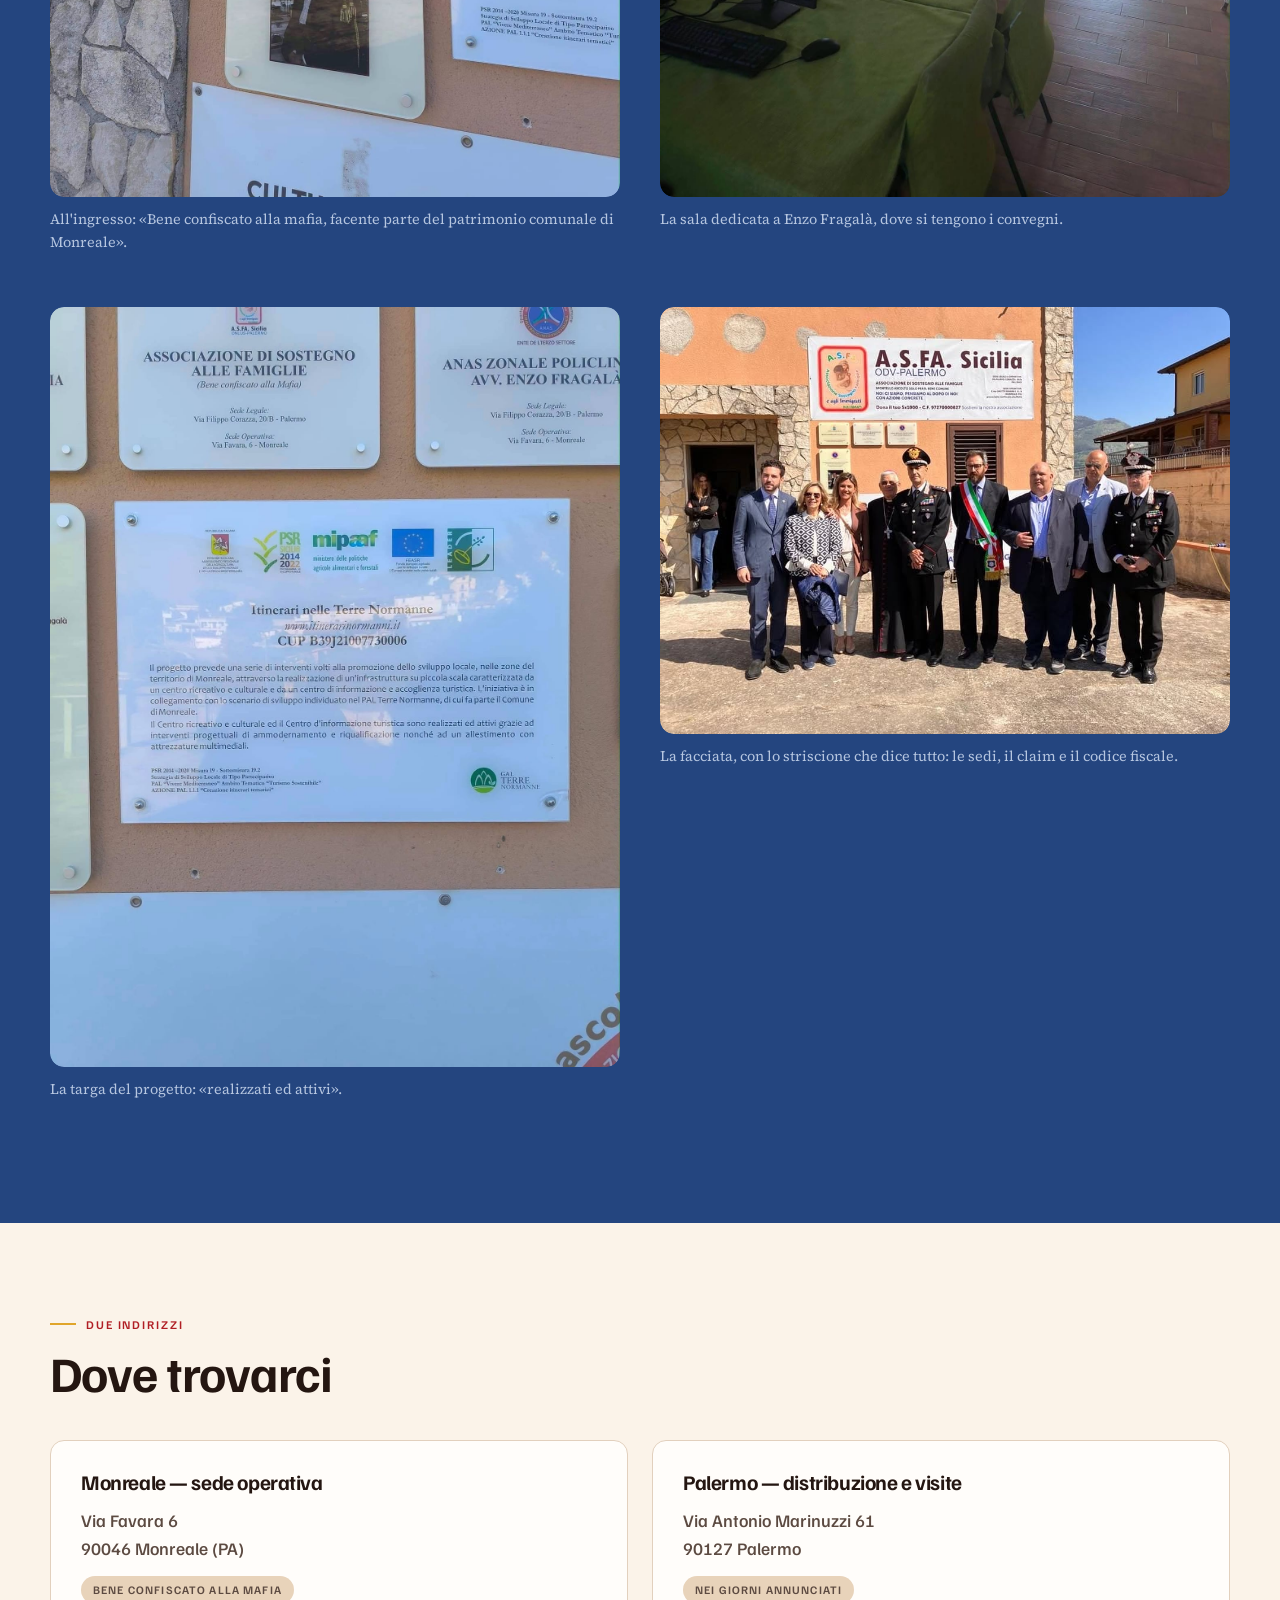
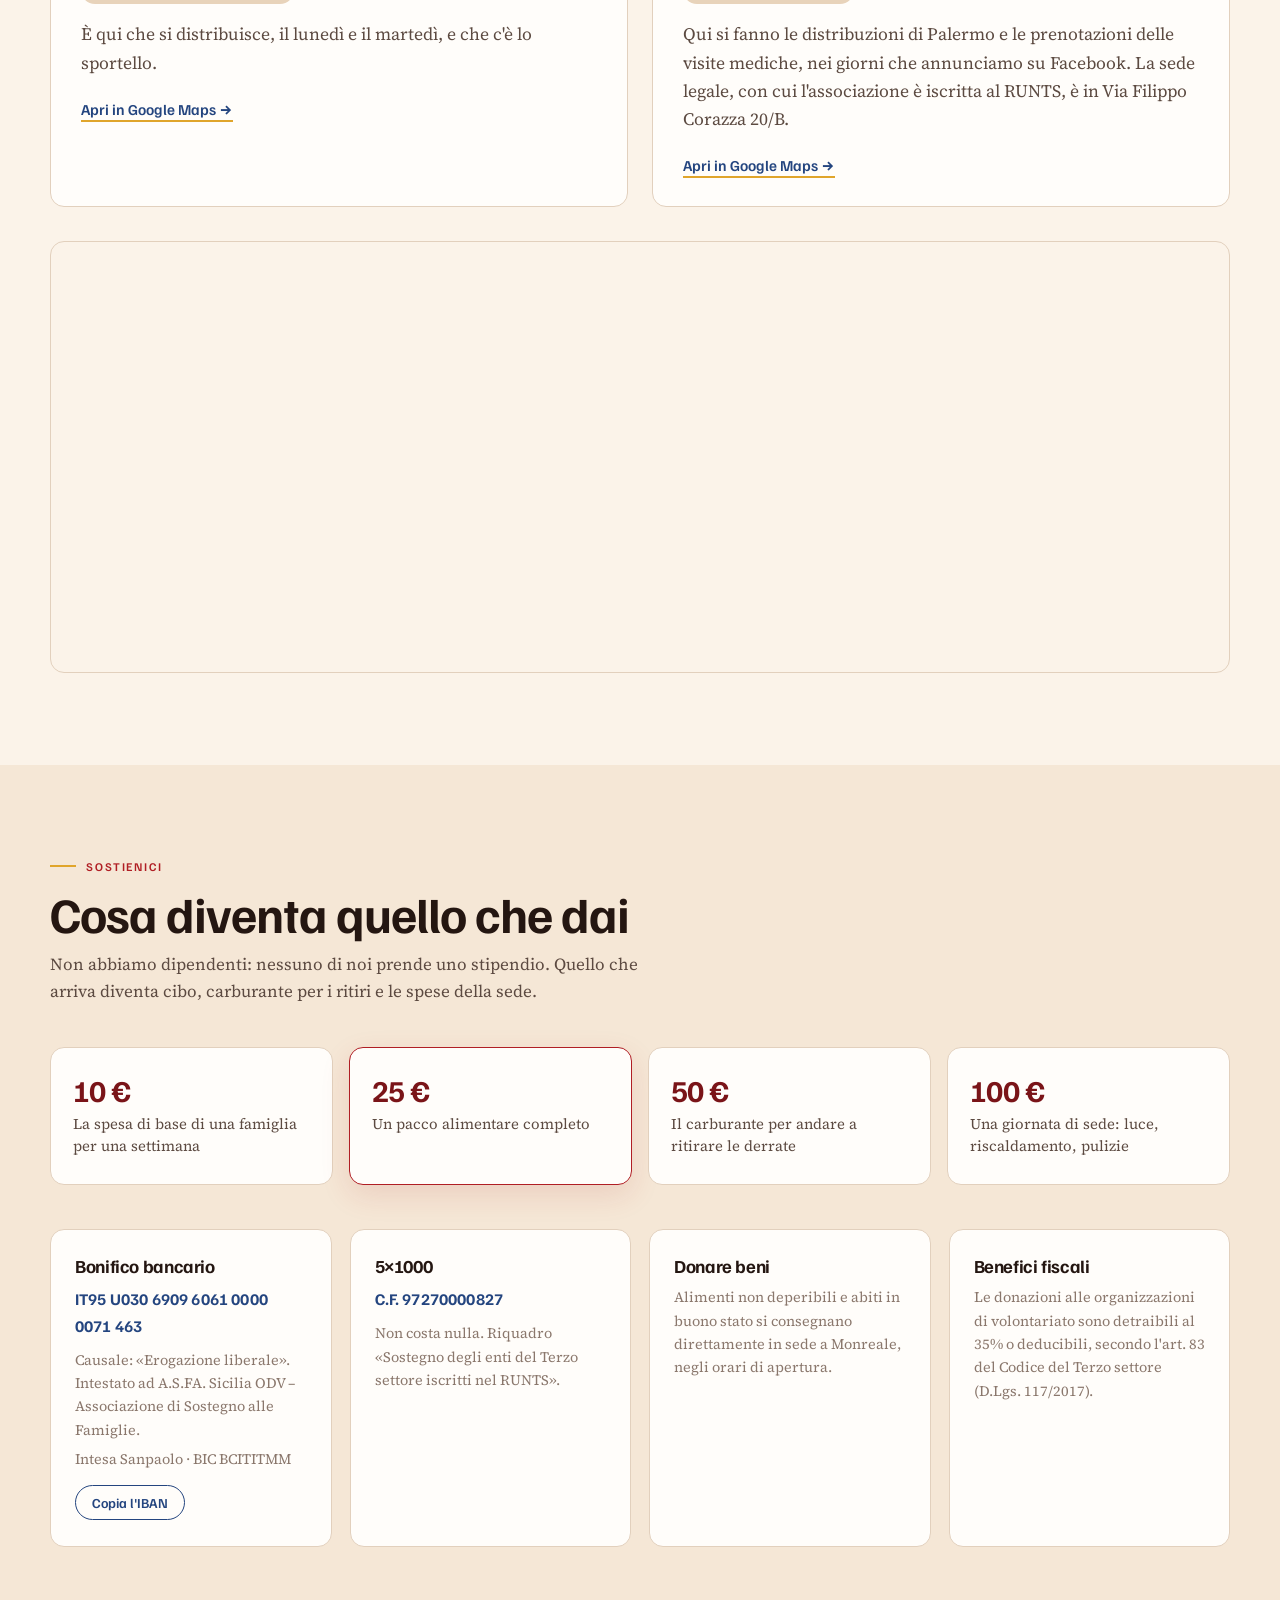
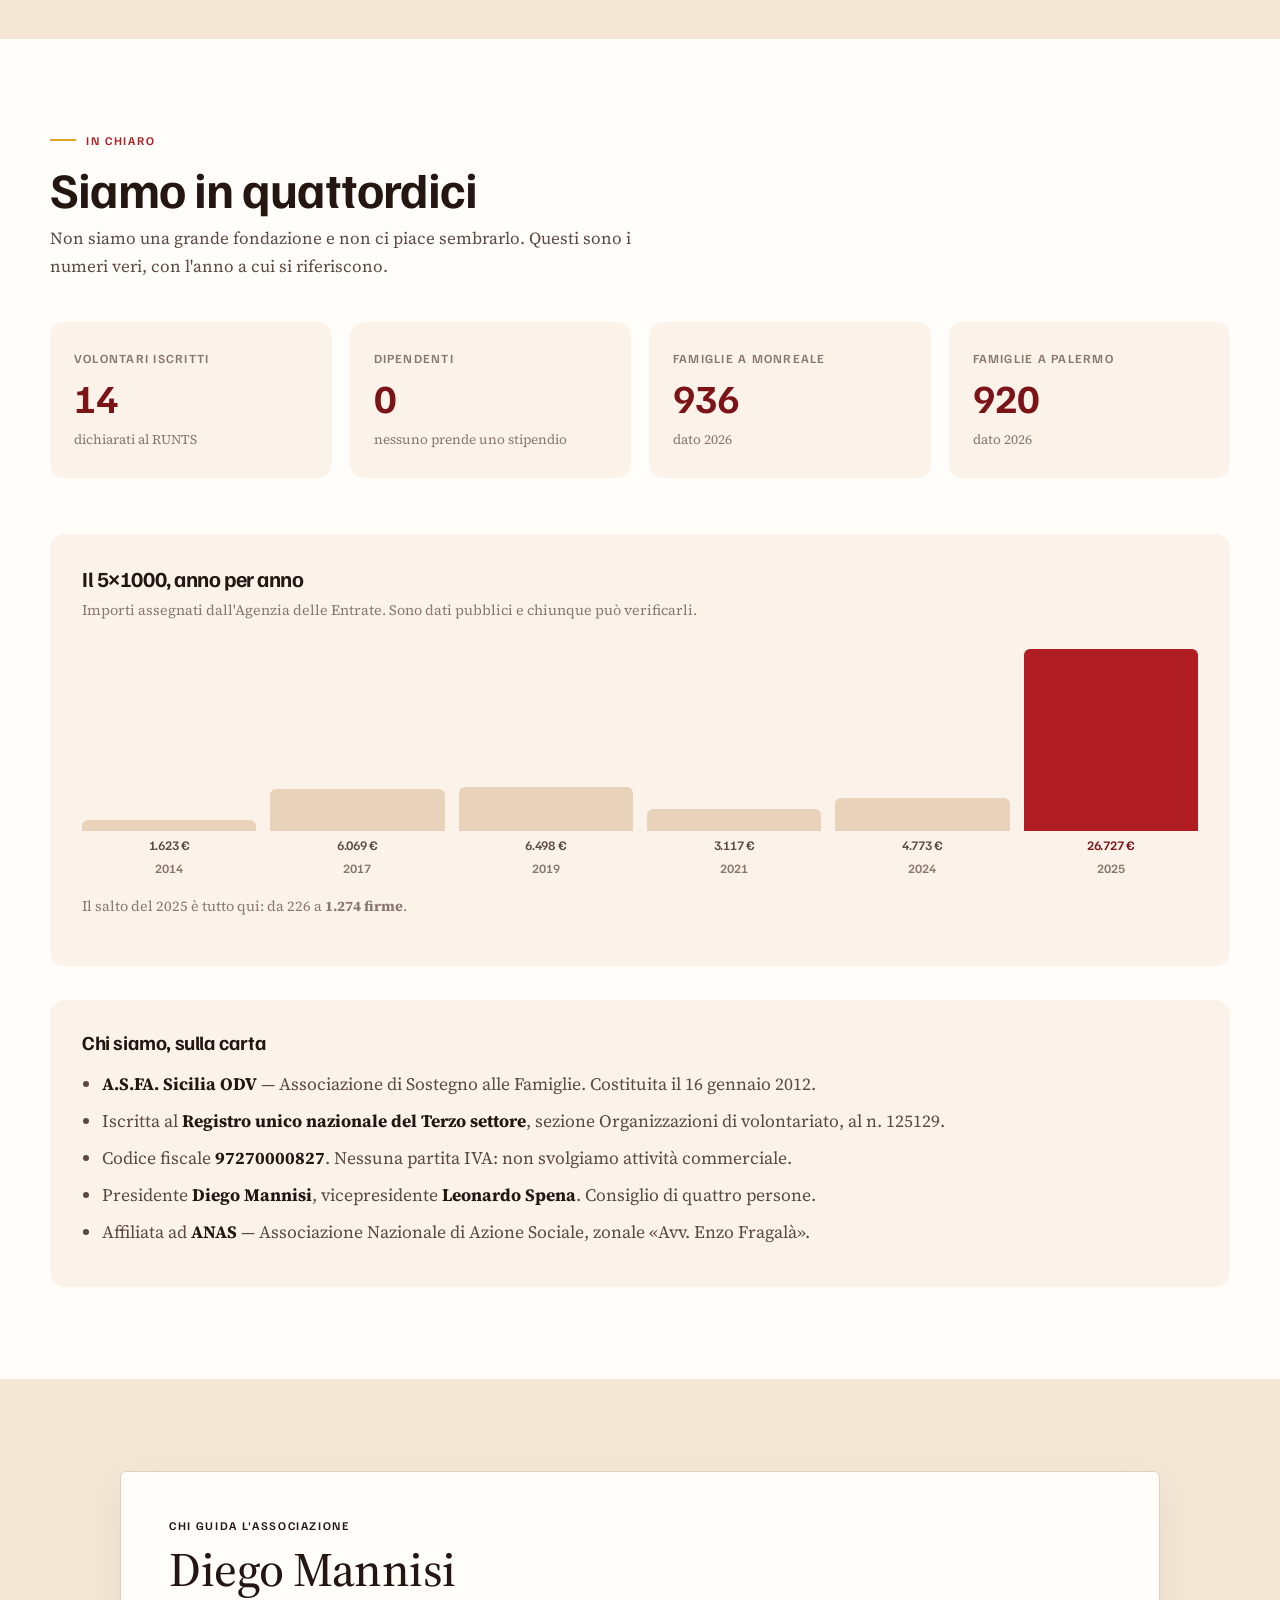
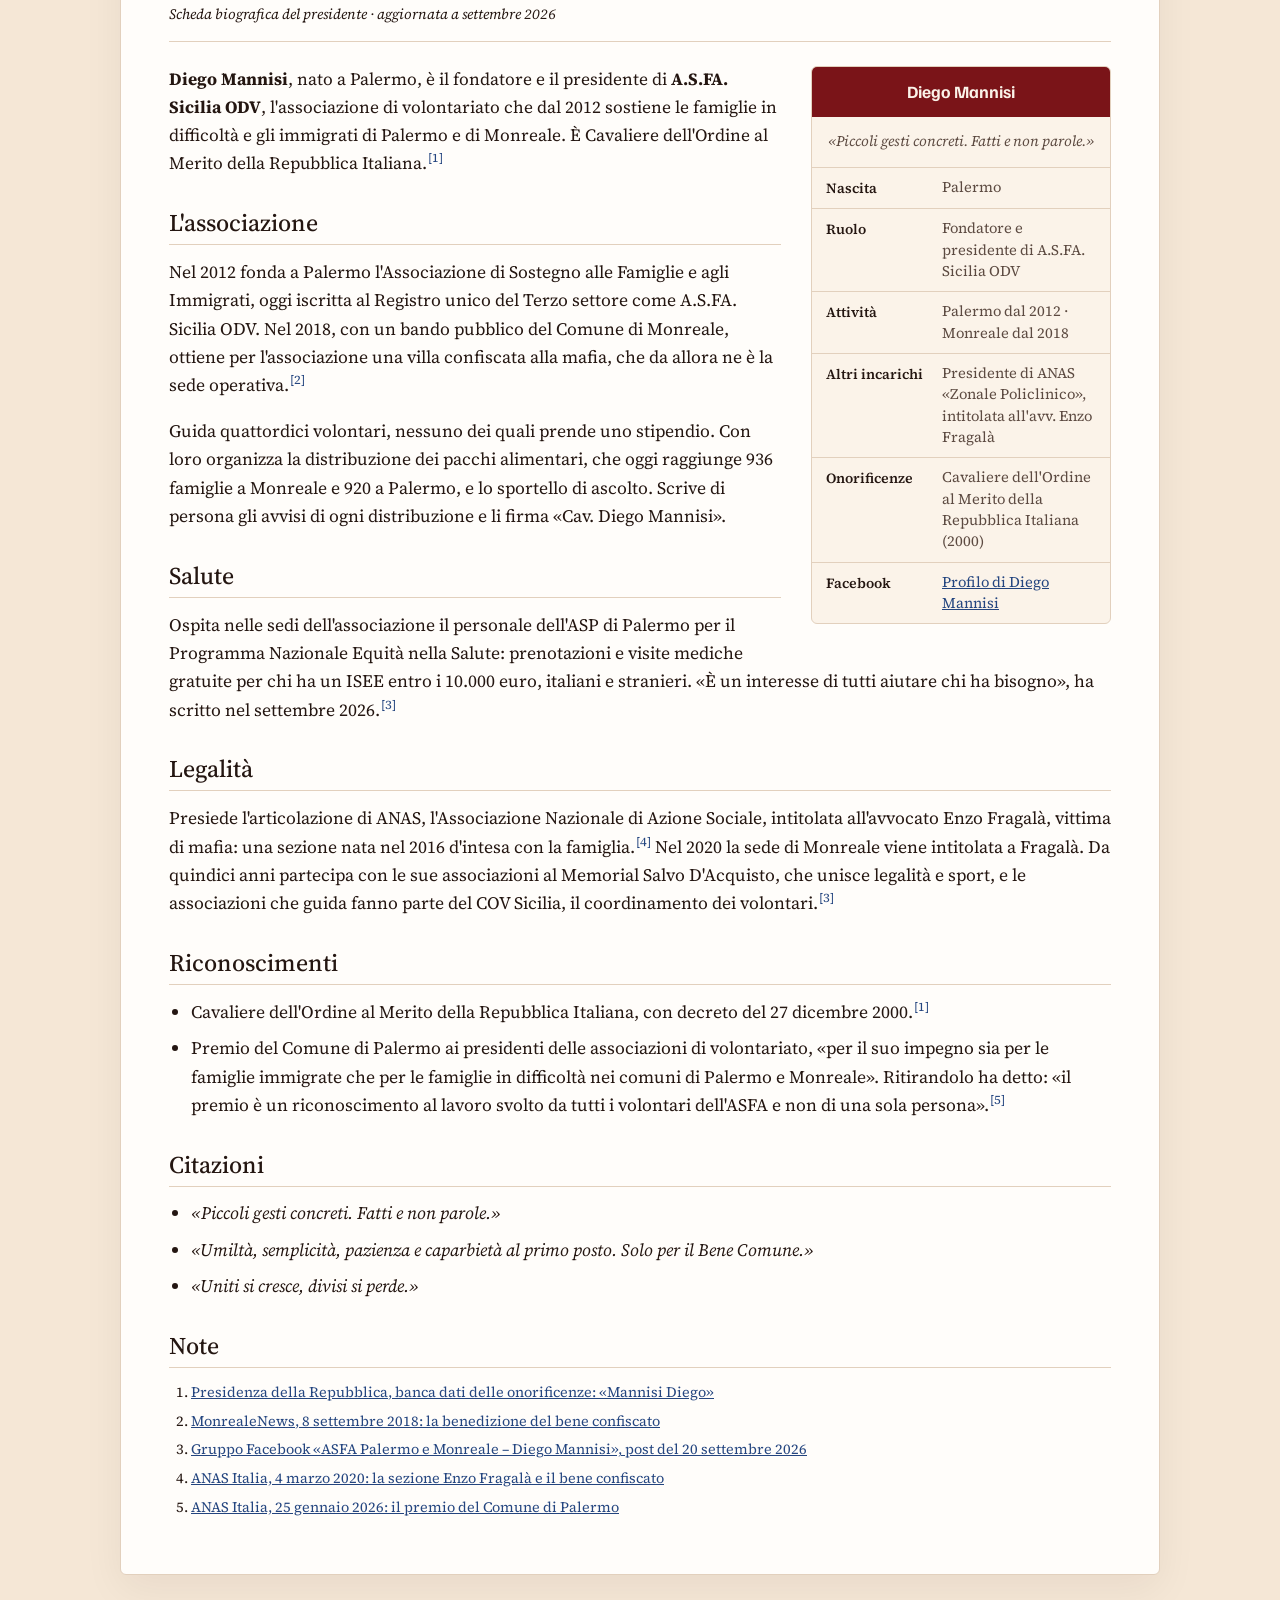
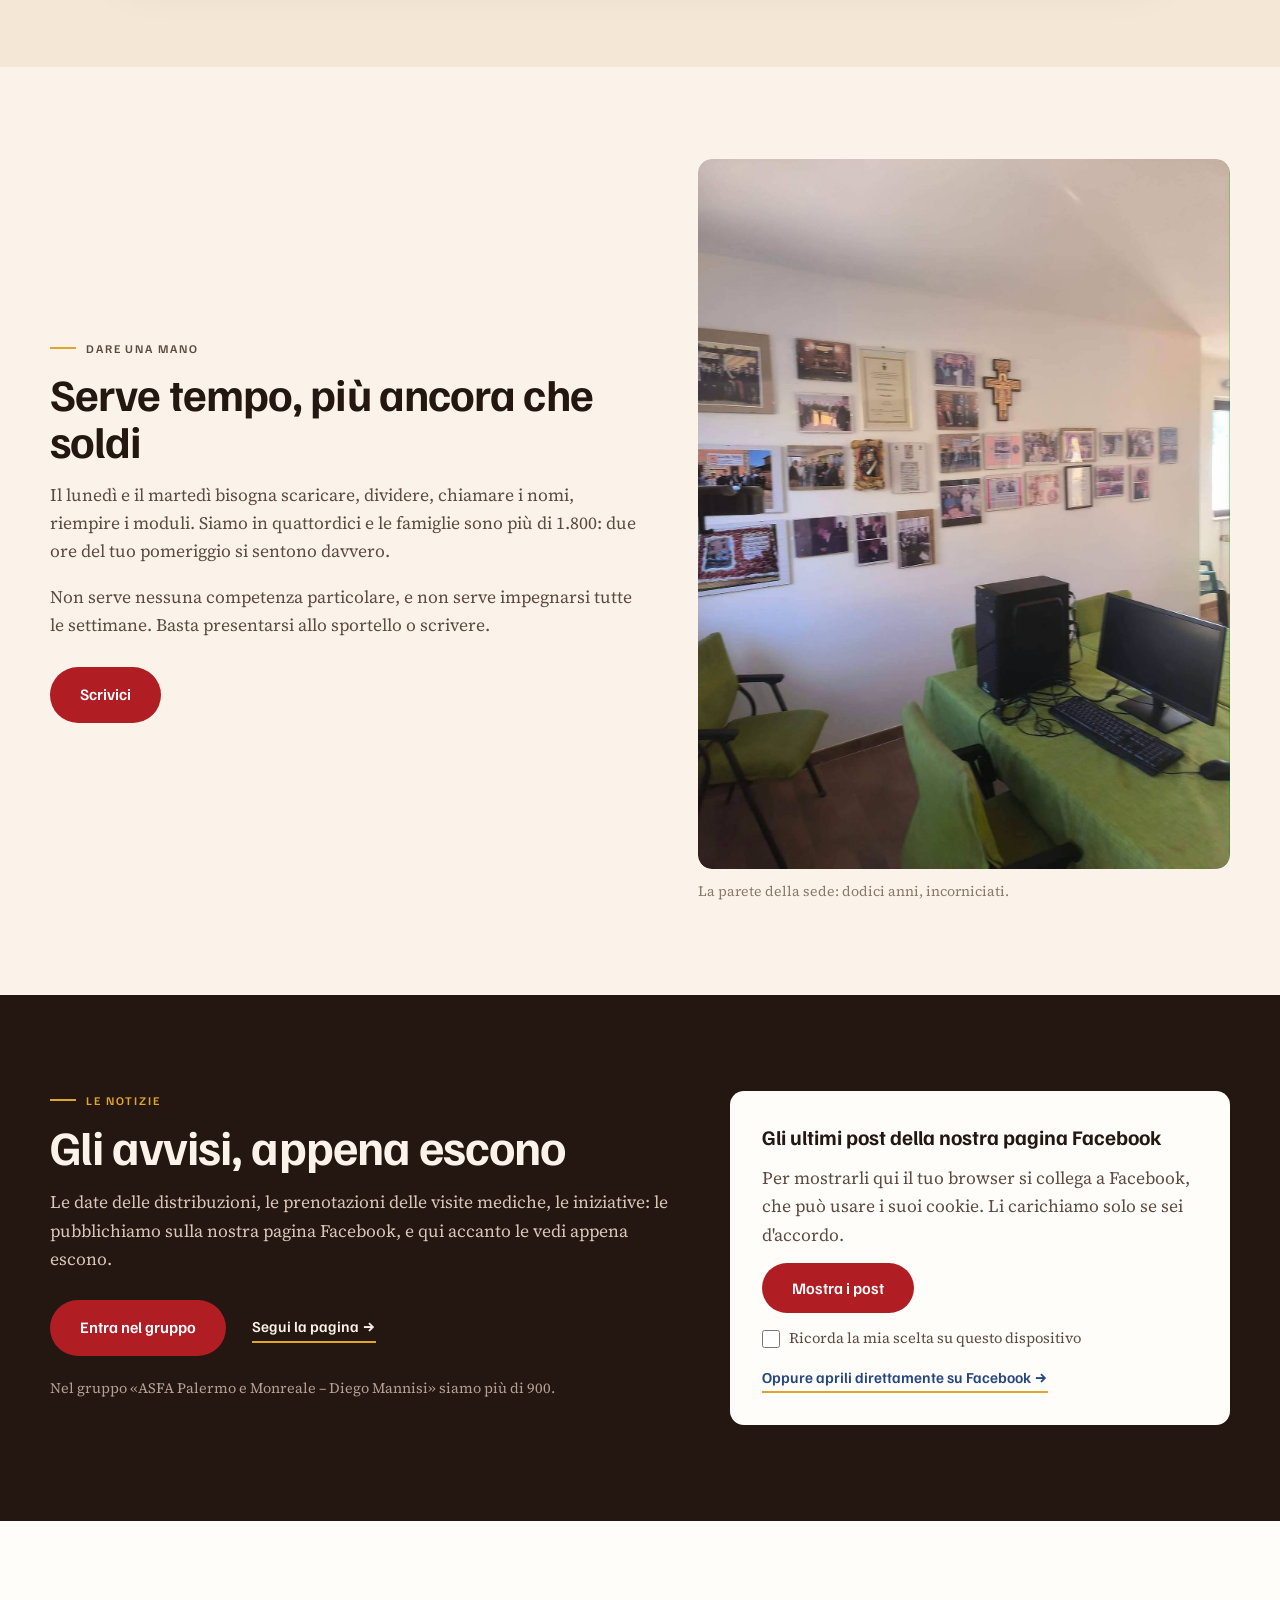
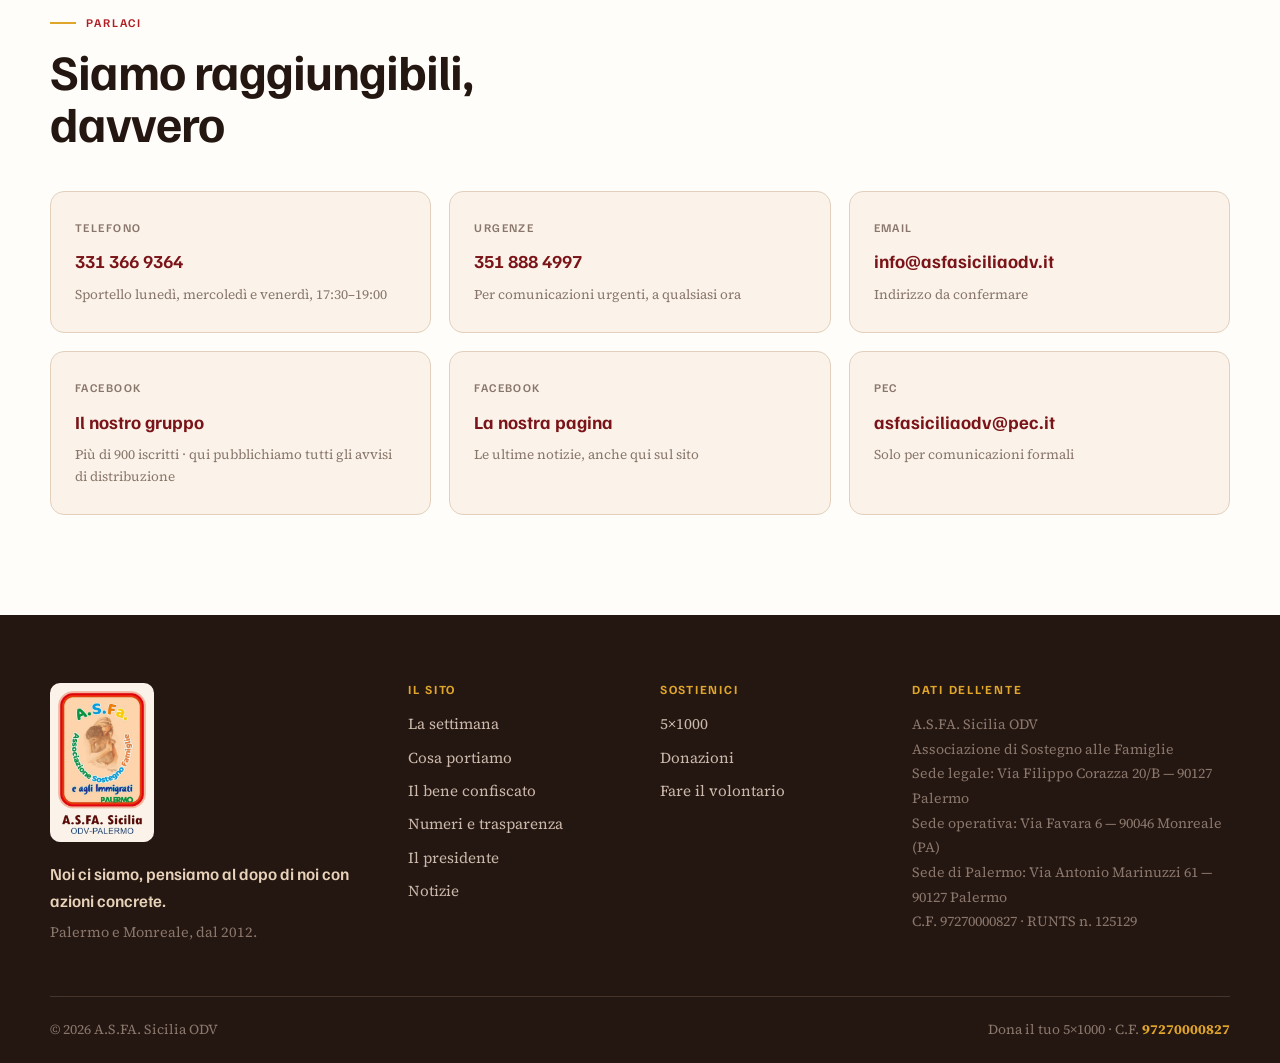
==== commit e384229a: "IBAN dell'associazione nel bonifico, col bottone per copiarlo IT95 U030 6909 6061 0000 0071 463 (Int" ====
--- a/index.html
+++ b/index.html
@@ -6,8 +6,8 @@
 <title>A.S.FA. Sicilia ODV — Associazione di Sostegno alle Famiglie · Palermo e Monreale</title>
 <meta name="description" content="Dal 2012 sosteniamo le famiglie di Palermo e Monreale: distribuzione alimentare, abiti, visite mediche gratuite e sportello di ascolto. La sede di Monreale è un bene confiscato alla mafia. Dona il tuo 5×1000: C.F. 97270000827.">
 <link rel="canonical" href="https://asfasiciliaodv.it/">
-<!-- ⚠️ TEMPORANEO — anteprima per il cliente. I telefoni sono confermati
-     (28/9/2026), ma IBAN ed email sono ancora da confermare: finché lo sono,
+<!-- ⚠️ TEMPORANEO — anteprima per il cliente. Telefoni e IBAN sono confermati
+     (28/9/2026), ma l'email è ancora da confermare: finché lo è,
      la pagina non deve comparire nelle ricerche.
      DA RIMUOVERE quando si va live sul dominio con i contatti veri.
      Dominio: asfasiciliaodv.it (comprato dall'utente su Aruba il 28/9/2026).
@@ -33,10 +33,10 @@
 <link rel="preconnect" href="https://fonts.googleapis.com">
 <link rel="preconnect" href="https://fonts.gstatic.com" crossorigin>
 <link href="https://fonts.googleapis.com/css2?family=Familjen+Grotesk:ital,wght@0,400..700;1,400..700&family=Source+Serif+4:ital,opsz,wght@0,8..60,400..700;1,8..60,400..600&family=IBM+Plex+Sans+Arabic:wght@400;600;700&display=swap" rel="stylesheet">
-<link rel="stylesheet" href="css/styles.css?v=3">
+<link rel="stylesheet" href="css/styles.css?v=4">
 <script src="https://cdnjs.cloudflare.com/ajax/libs/gsap/3.12.5/gsap.min.js" defer></script>
 <script src="https://cdnjs.cloudflare.com/ajax/libs/gsap/3.12.5/ScrollTrigger.min.js" defer></script>
-<script src="js/main.js?v=3" defer></script>
+<script src="js/main.js?v=4" defer></script>
 <script type="application/ld+json">
 {
   "@context": "https://schema.org",
@@ -144,6 +144,11 @@
         },
         {
           "@type": "Question",
+          "name": "Come posso fare una donazione con bonifico?",
+          "acceptedAnswer": { "@type": "Answer", "text": "Con un bonifico sul conto intestato ad A.S.FA. Sicilia ODV – Associazione di Sostegno alle Famiglie presso Intesa Sanpaolo, IBAN IT95 U030 6909 6061 0000 0071 463 (BIC BCITITMM), con causale «Erogazione liberale». Le donazioni alle organizzazioni di volontariato sono detraibili o deducibili secondo l'art. 83 del Codice del Terzo settore." }
+        },
+        {
+          "@type": "Question",
           "name": "Le visite mediche sono davvero gratuite?",
           "acceptedAnswer": { "@type": "Answer", "text": "Sì. Rientrano nel Programma Nazionale Equità nella Salute 2021-2027, realizzato con l'ASP di Palermo per contrastare la povertà sanitaria. Sono rivolte a chi ha un ISEE entro i 10.000 euro e si prenotano contattando l'associazione." }
         }
@@ -469,10 +474,16 @@
     </div>
 
     <div class="modi" id="dona-modi">
+      <!-- IBAN dal conto dell'associazione (foto dell'app della banca mandata
+           dall'utente il 28/9/2026). Verificato: 27 caratteri, mod-97 = 1,
+           CIN «U» ricalcolato da ABI+CAB+conto. ABI 03069 e BIC = Intesa Sanpaolo.
+           A video a gruppi di 4; il bottone copia la forma compatta (data-iban). -->
       <article class="modo reveal">
         <h3 data-i18n="modo.1.h">Bonifico bancario</h3>
-        <p class="iban" data-placeholder="iban">IBAN da confermare</p>
-        <p class="mini" data-i18n="modo.1.p">Causale: «Erogazione liberale». Intestato ad A.S.FA. Sicilia ODV.</p>
+        <p class="iban" id="ibanNum" data-iban="IT95U0306909606100000071463">IT95 U030 6909 6061 0000 0071 463</p>
+        <p class="mini" data-i18n="modo.1.p">Causale: «Erogazione liberale». Intestato ad A.S.FA. Sicilia ODV – Associazione di Sostegno alle Famiglie.</p>
+        <p class="mini iban-banca">Intesa Sanpaolo · BIC BCITITMM</p>
+        <button class="iban-copy" type="button" id="ibanCopy" data-i18n="modo.1.copia">Copia l'IBAN</button>
       </article>
       <article class="modo reveal">
         <h3 data-i18n="modo.2.h">5×1000</h3>
--- a/css/styles.css
+++ b/css/styles.css
@@ -439,6 +439,18 @@
 }
 [data-placeholder] .iban, .iban[data-placeholder] { color: var(--inch-tenue); }
 .modo .mini { margin: 0; }
+.modo .iban-banca { margin-top: .35rem; }
+/* copia dell'IBAN: stesso gesto del codice fiscale del 5×1000, in piccolo */
+.iban-copy {
+  margin-top: .9rem; padding: 8px 16px;
+  font-family: var(--f-display); font-weight: 600; font-size: .86rem;
+  color: var(--blu); background: none;
+  border: 1.5px solid var(--blu); border-radius: 999px; cursor: pointer;
+  transition: background .18s ease, color .18s ease;
+}
+.iban-copy:hover { background: var(--blu); color: #fff; }
+.iban-copy.is-done { background: var(--verde); border-color: var(--verde); color: #fff; }
+[dir="rtl"] .iban-copy { font-family: var(--f-arabo); }
 
 /* ── 9 · NUMERI ────────────────────────────────────────────────── */
 .numeri { padding: 92px 0; background: var(--bianco); }
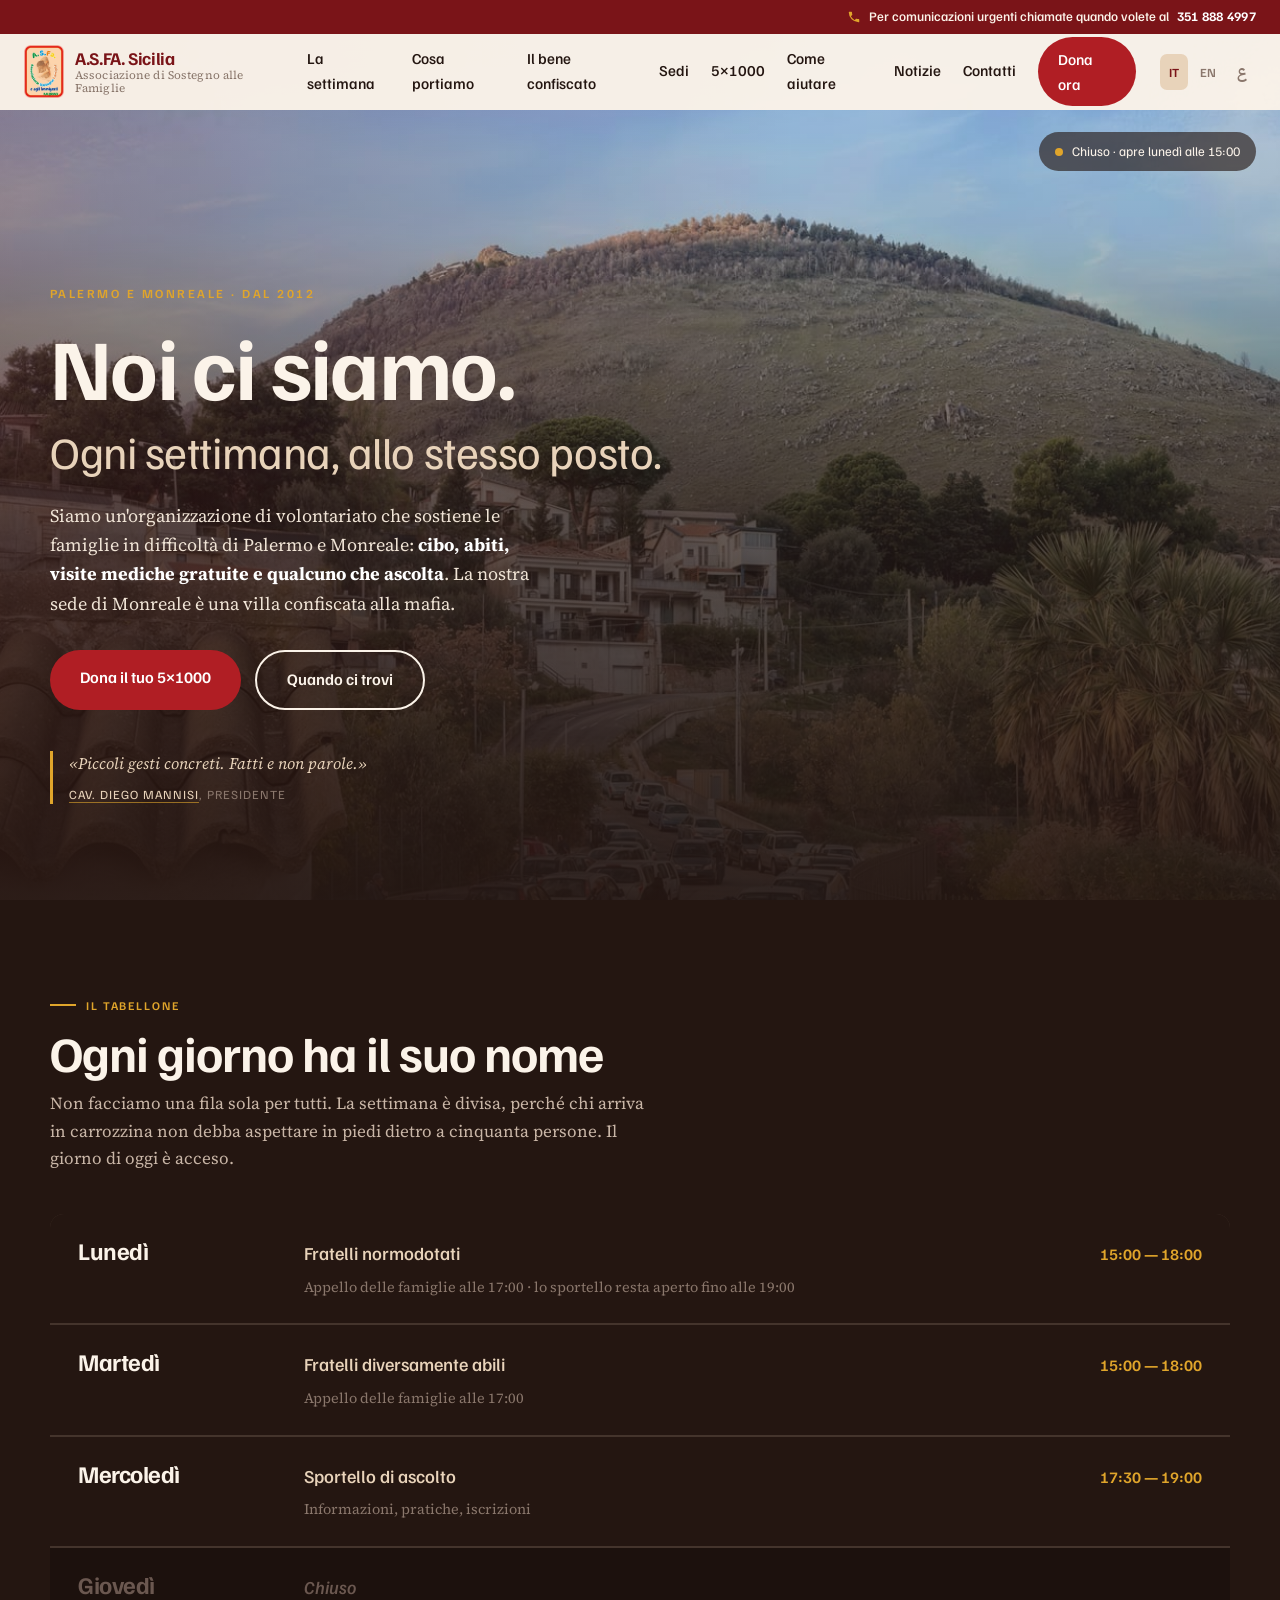
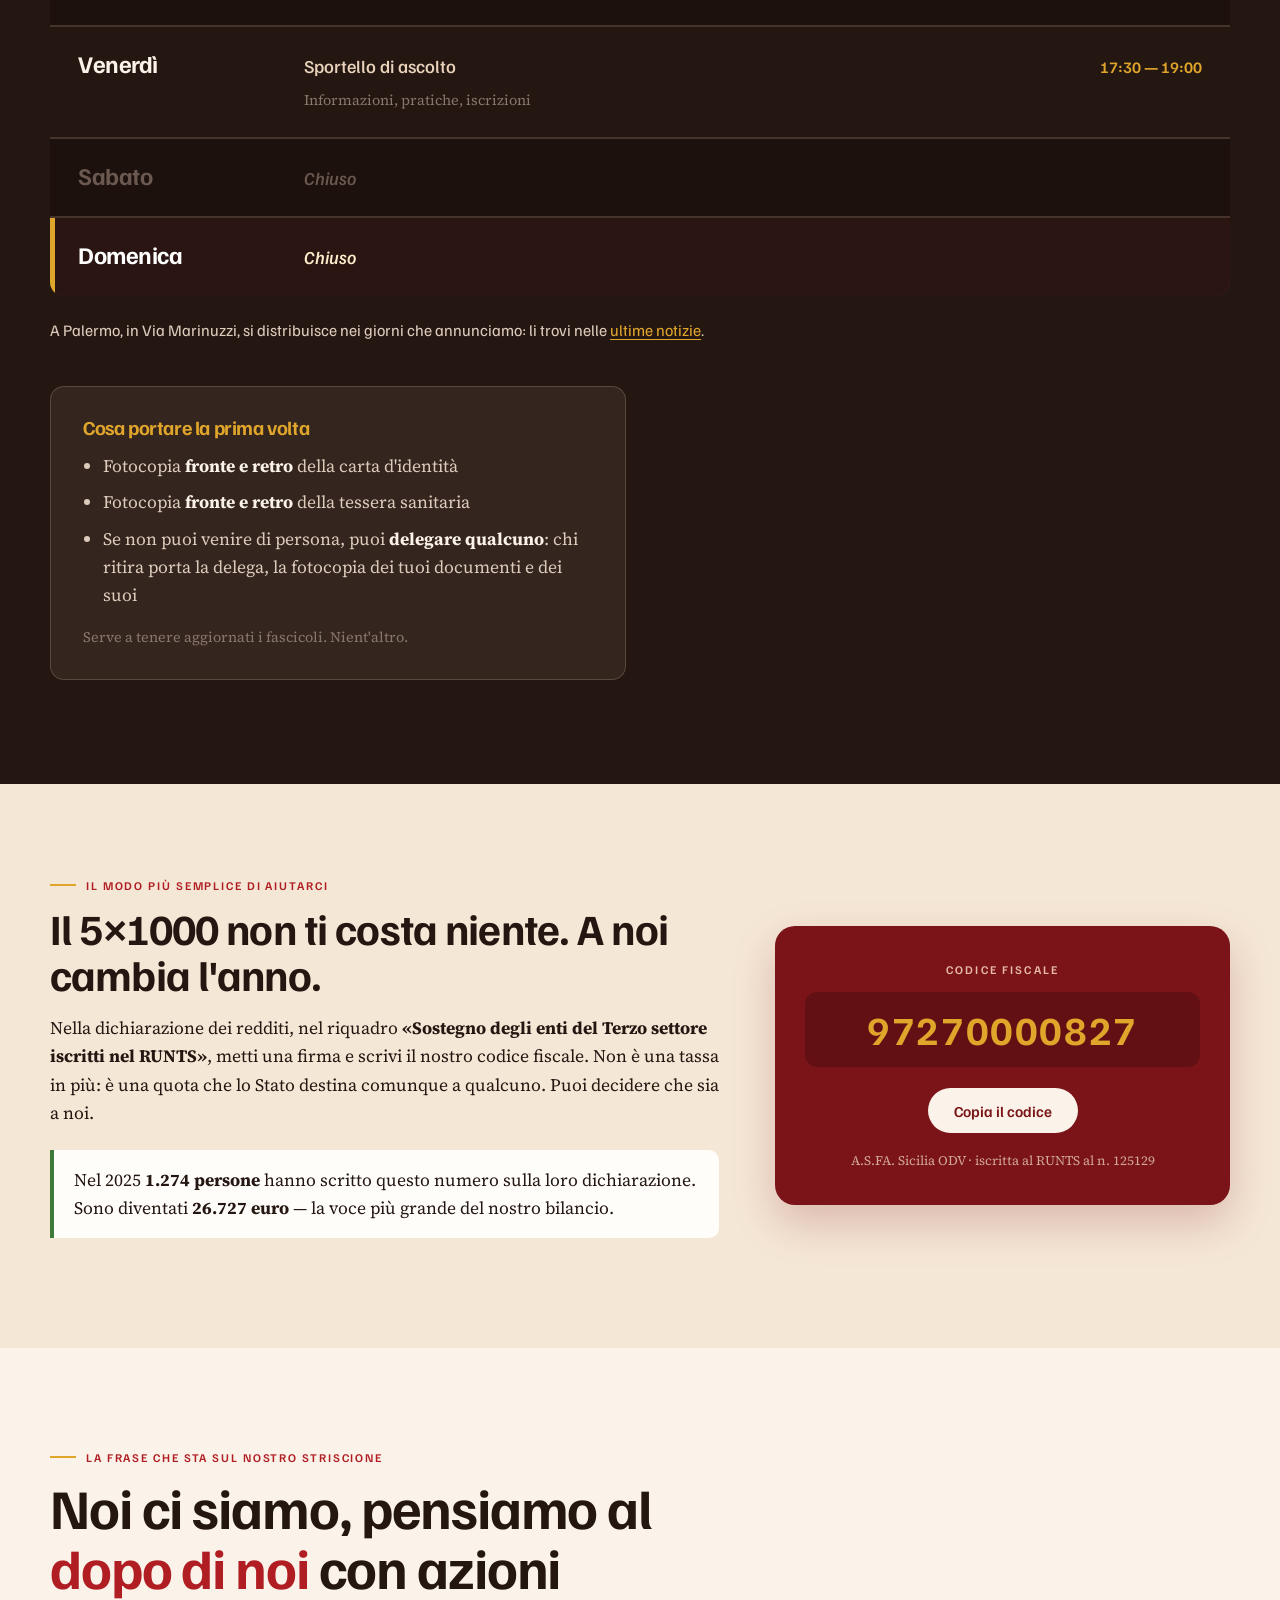
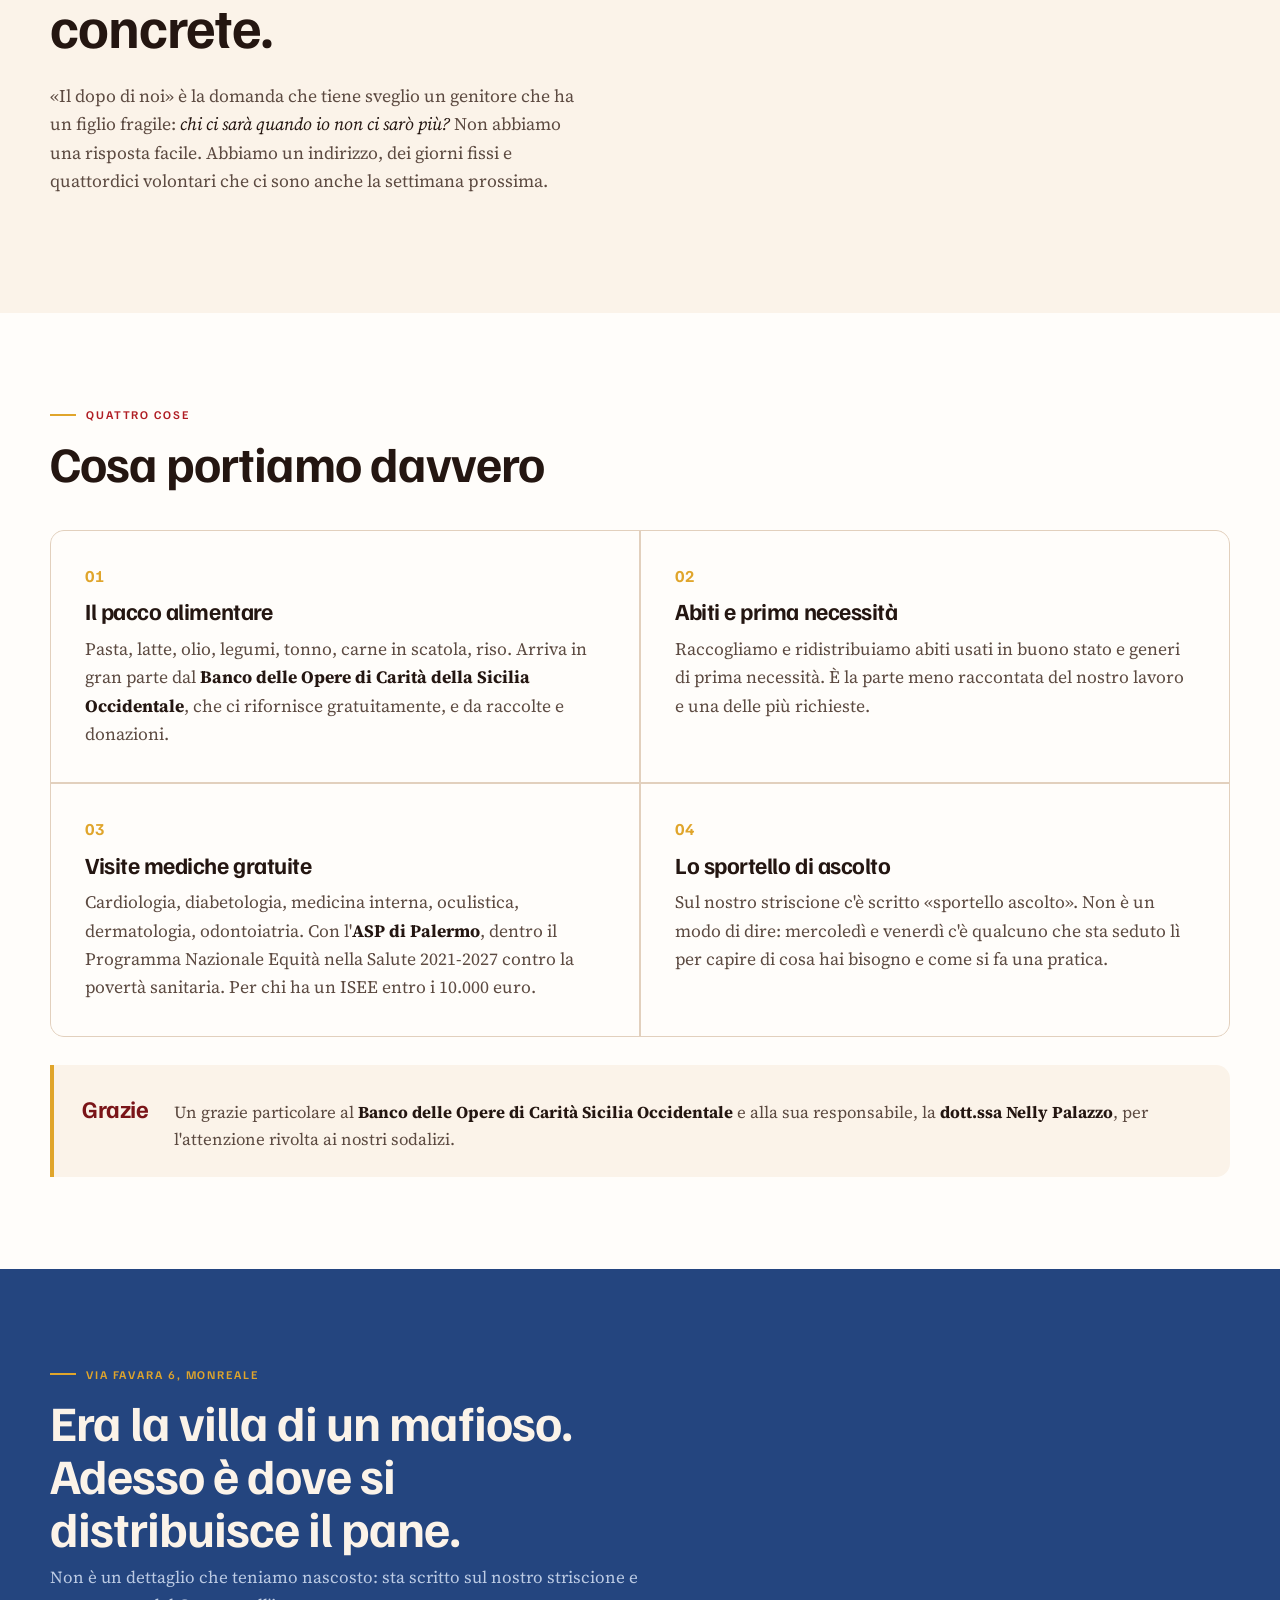
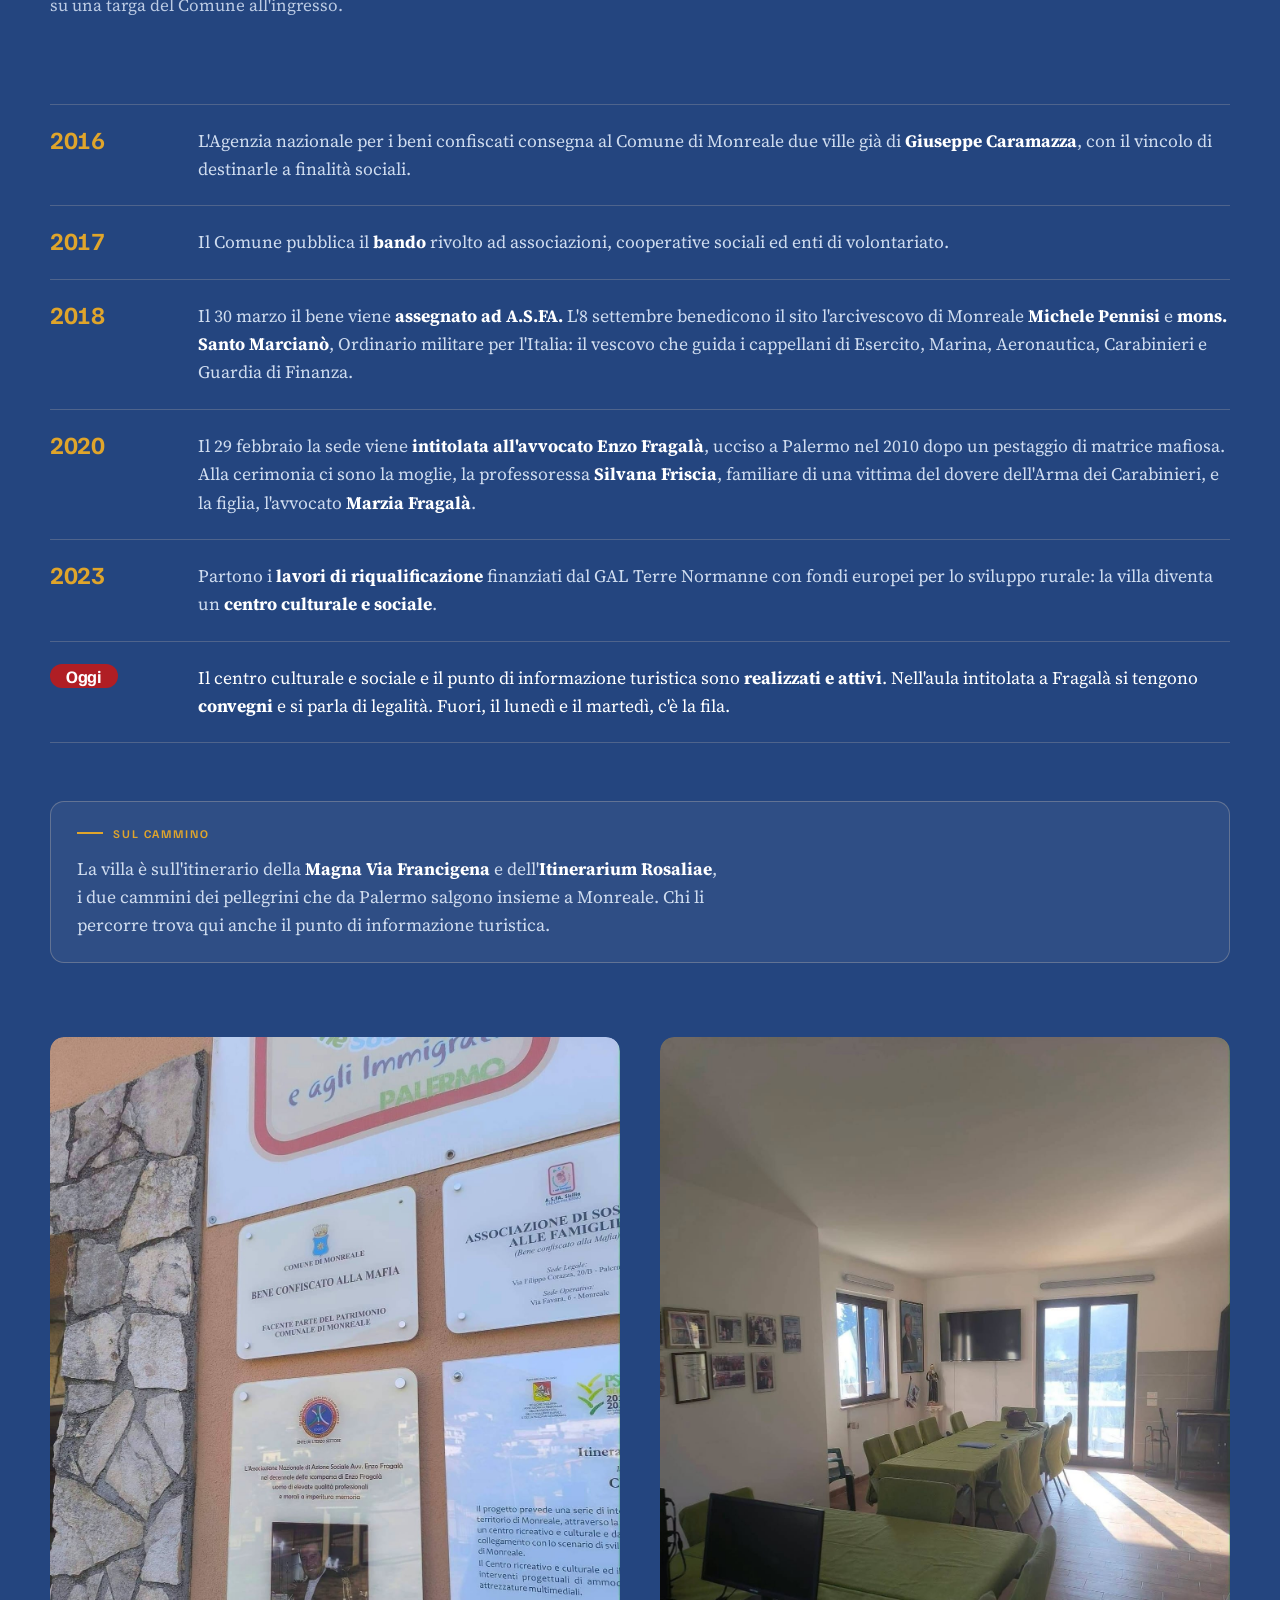
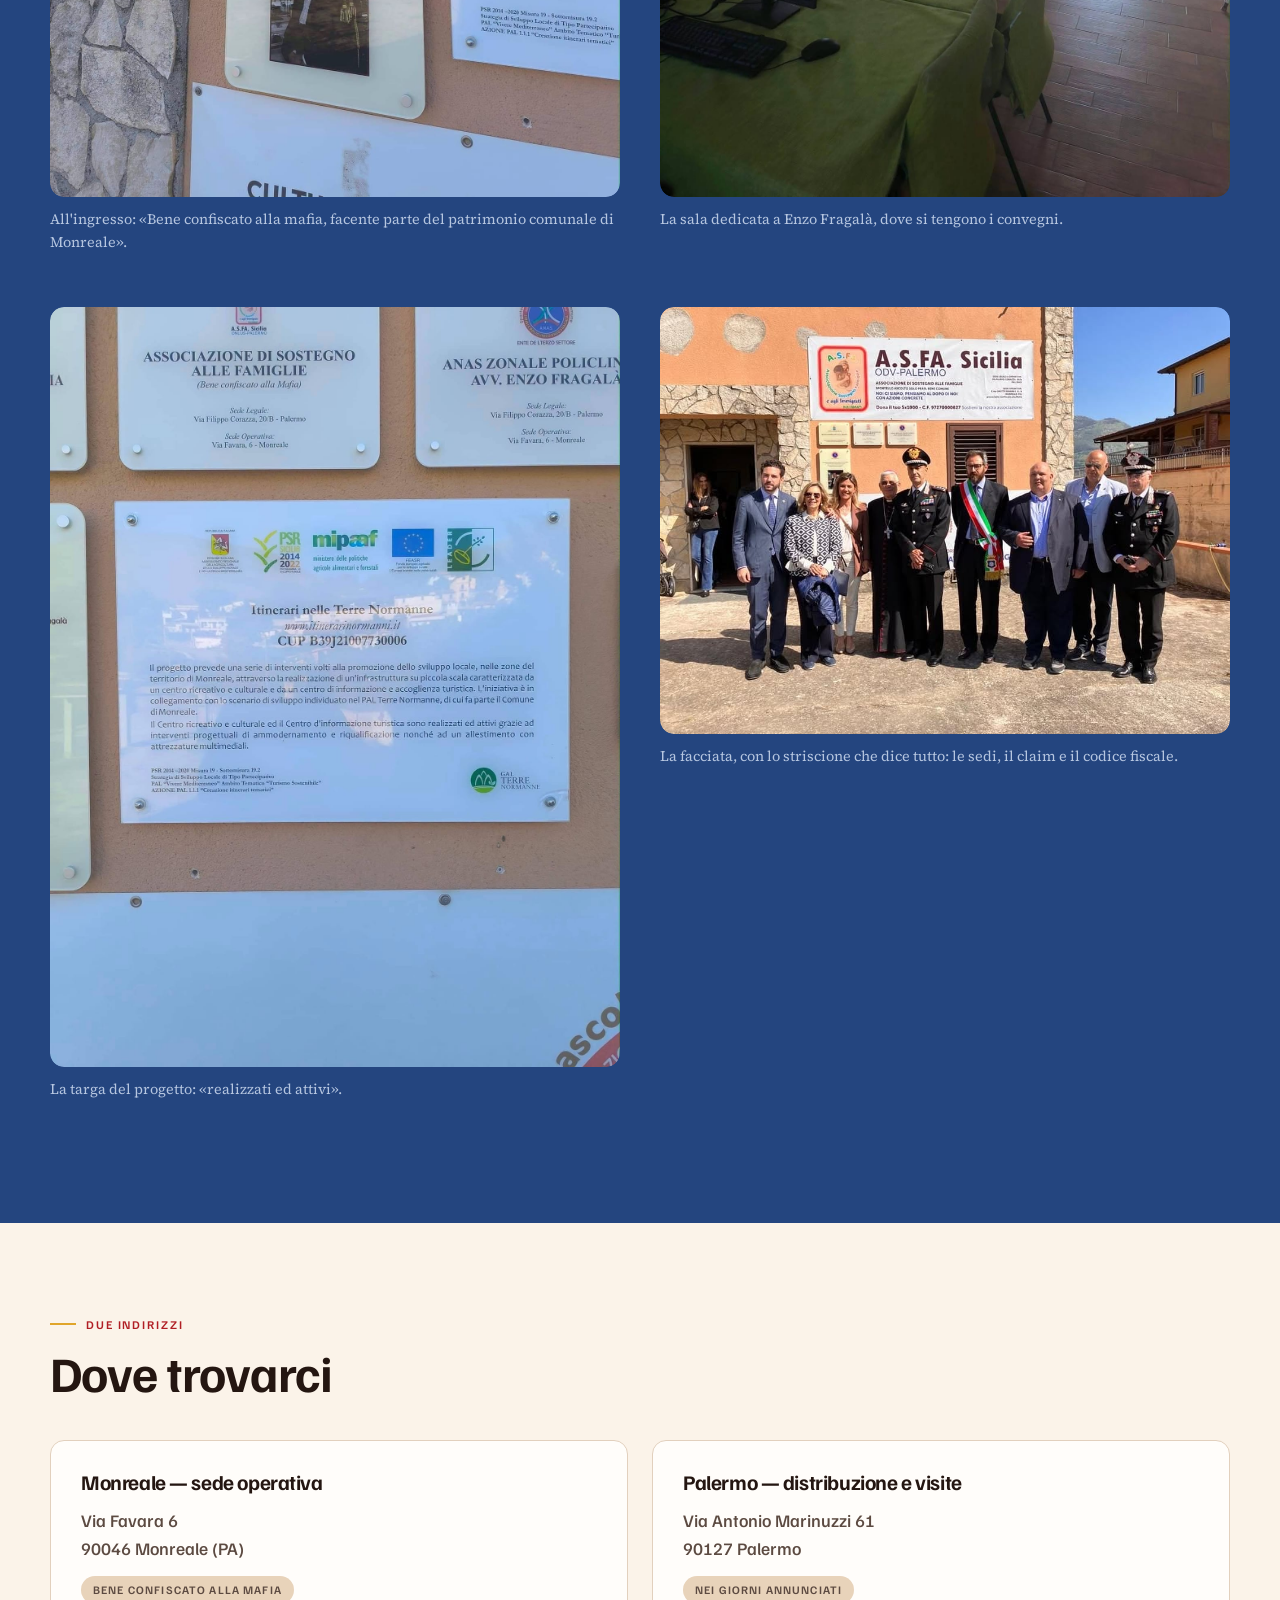
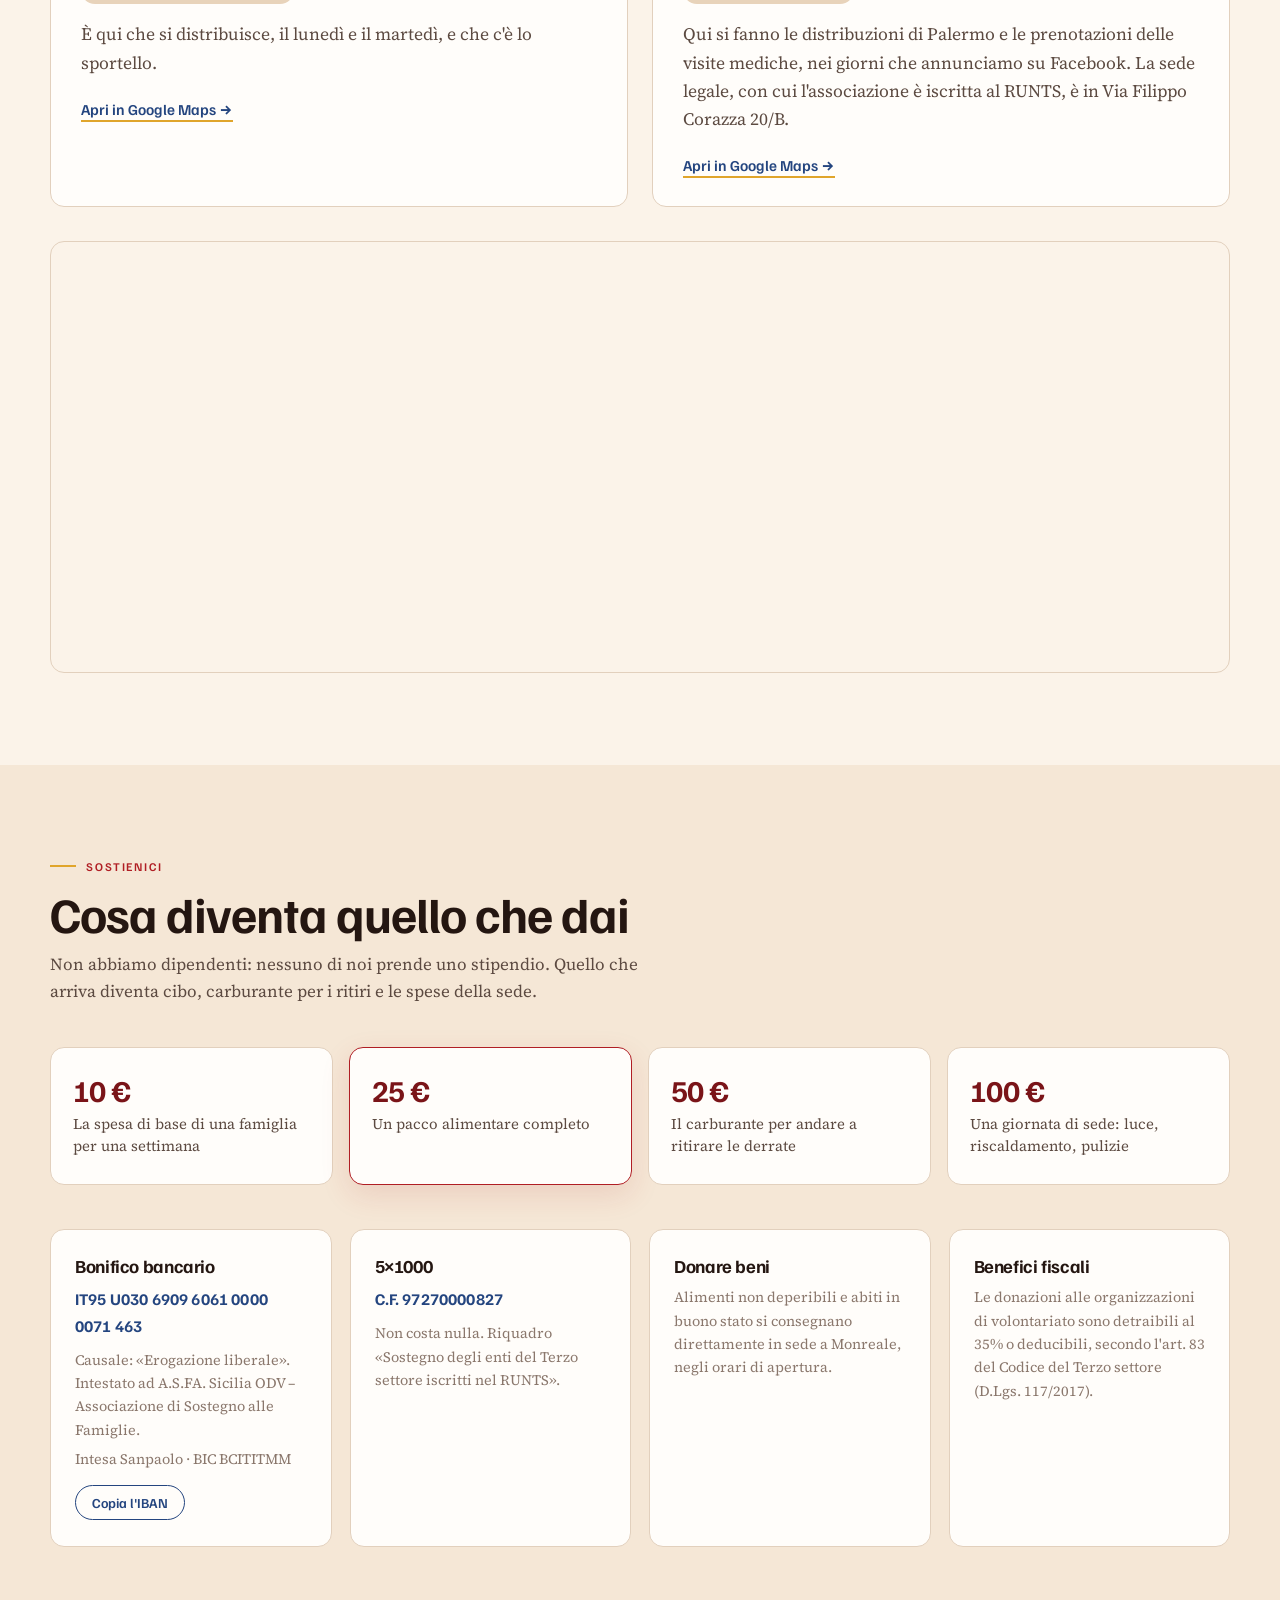
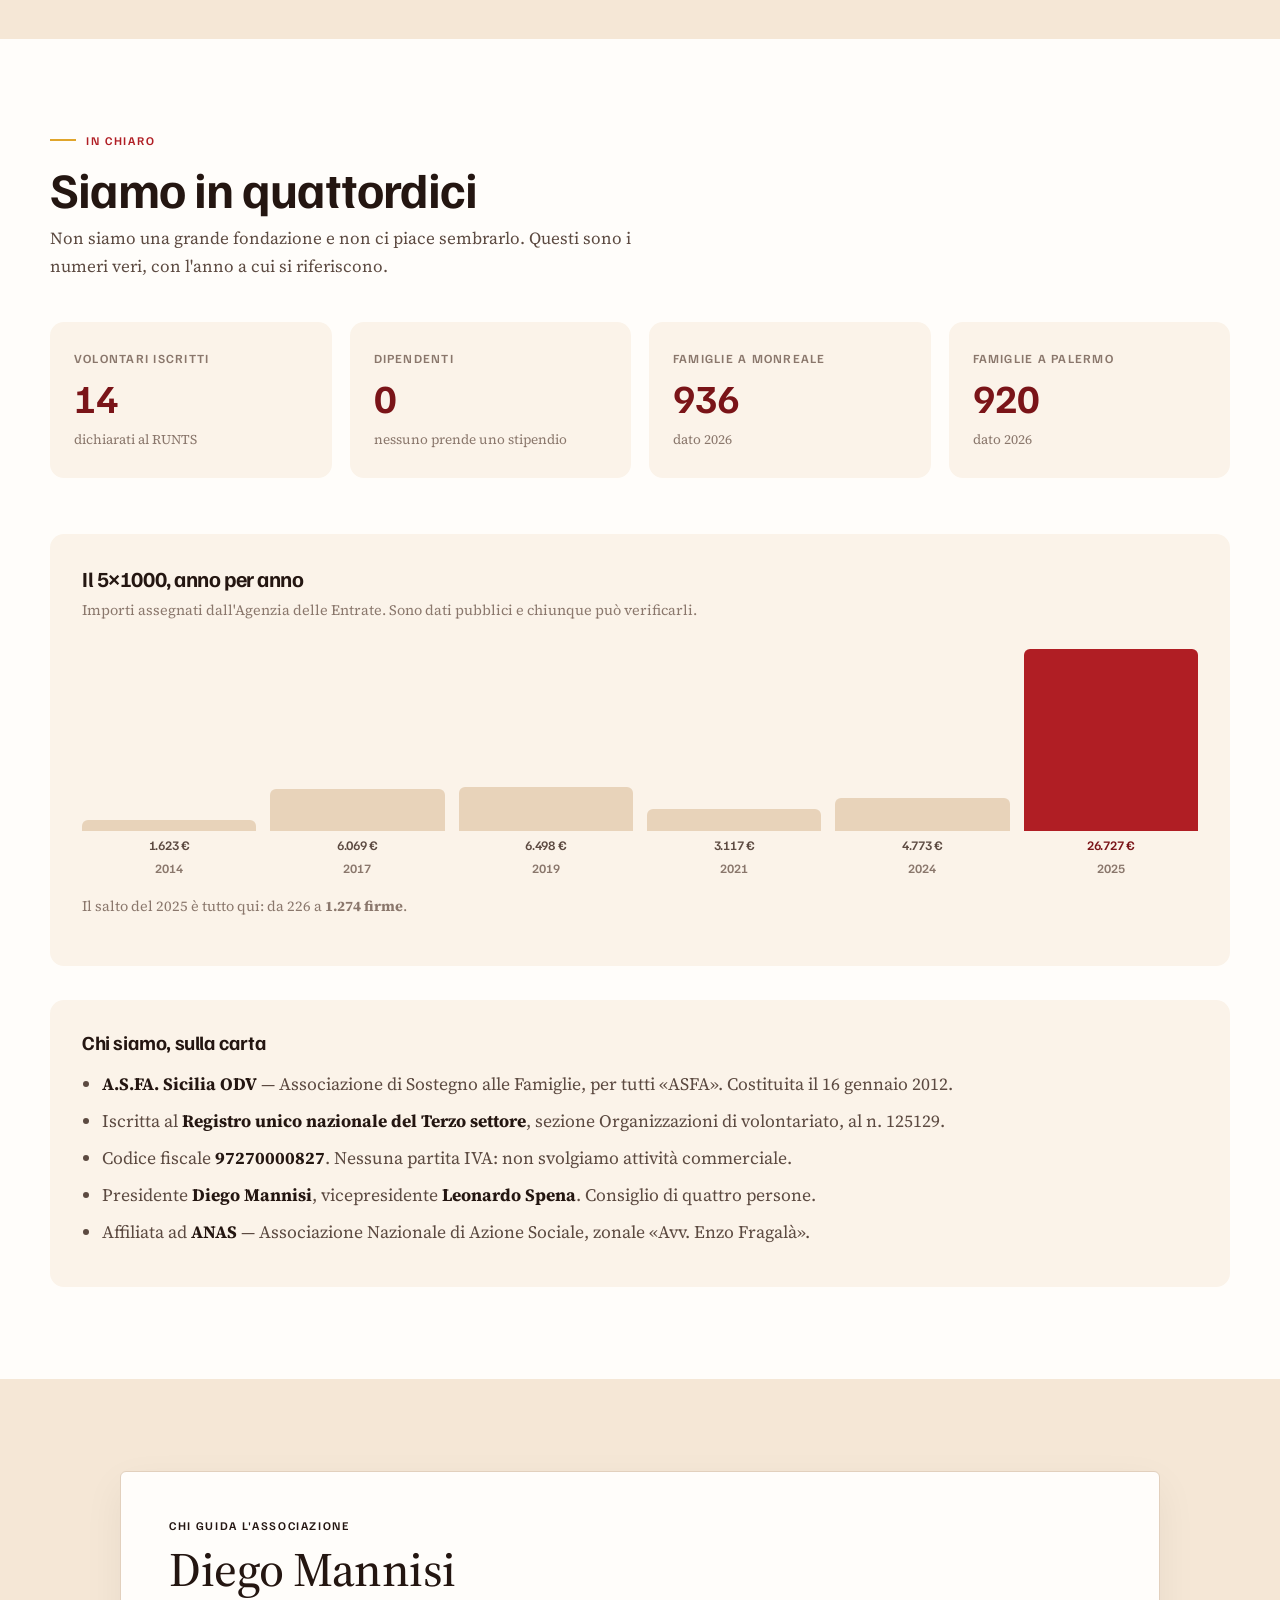
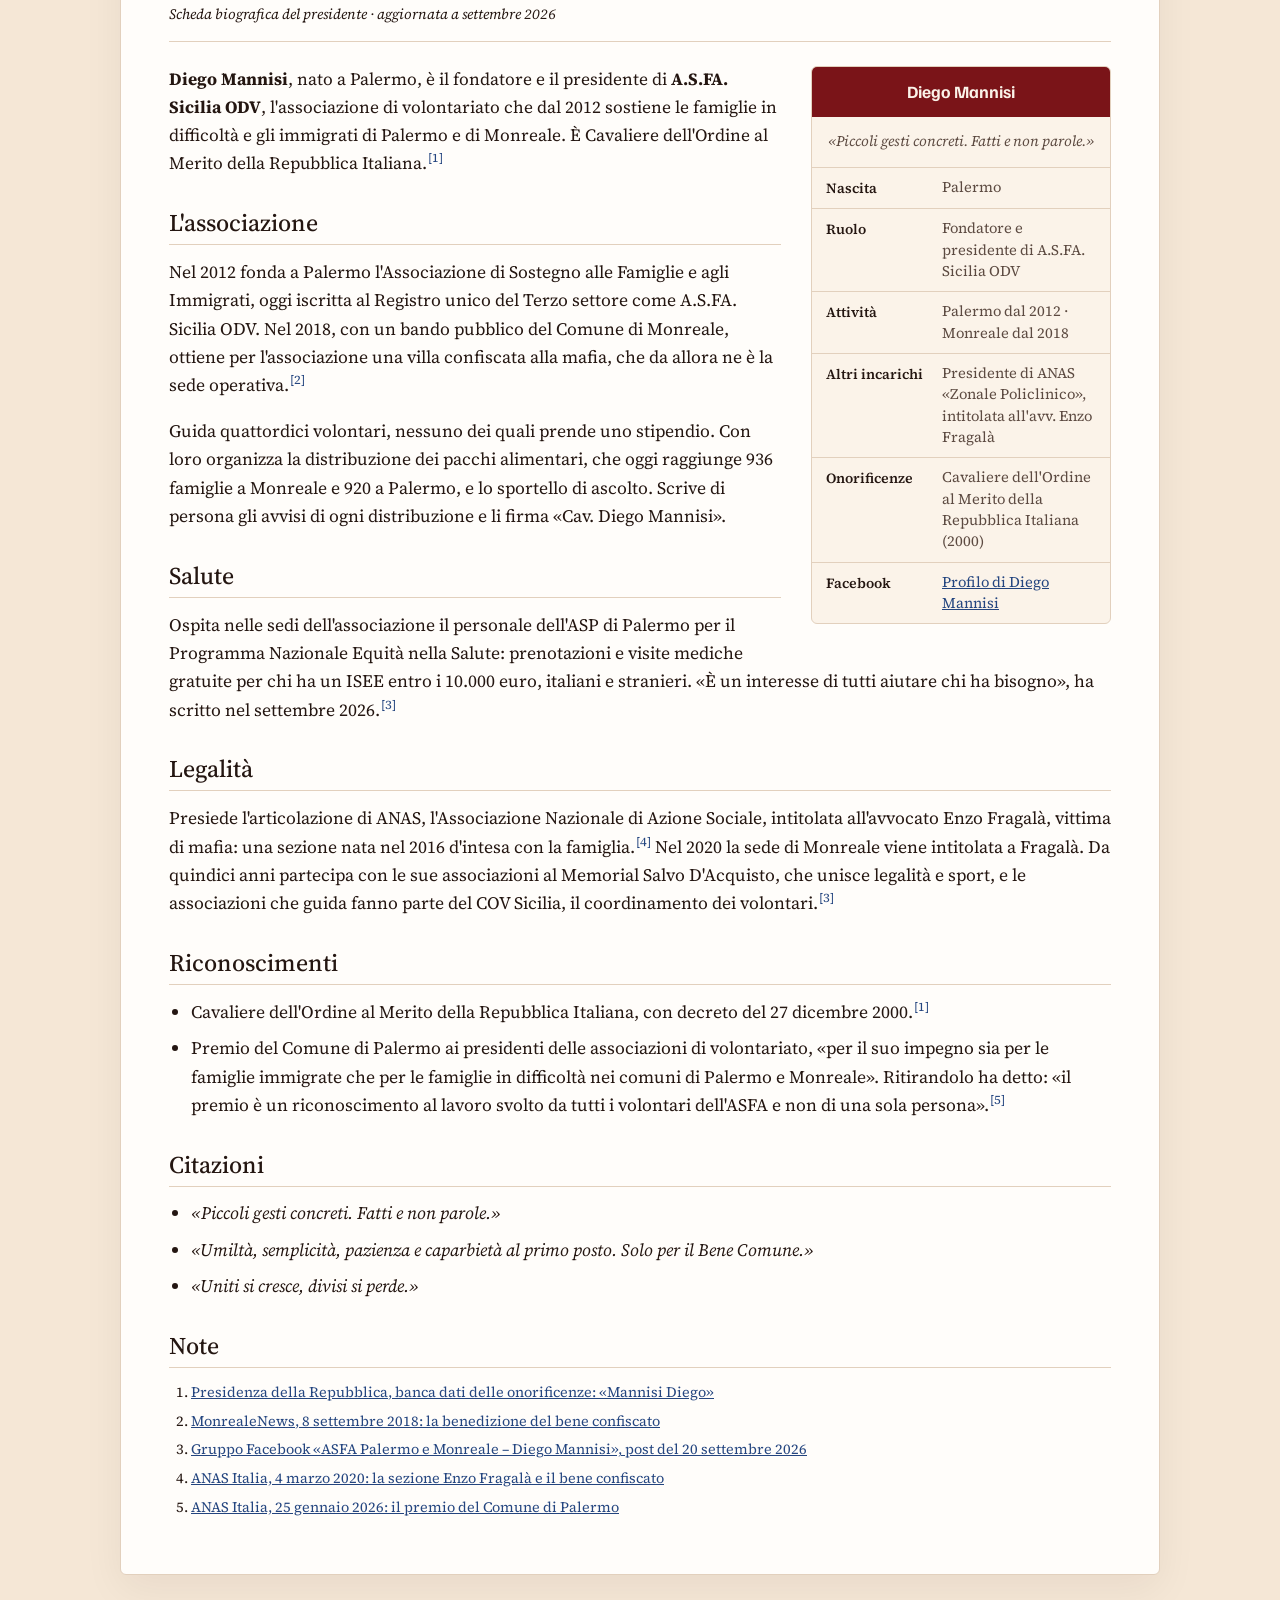
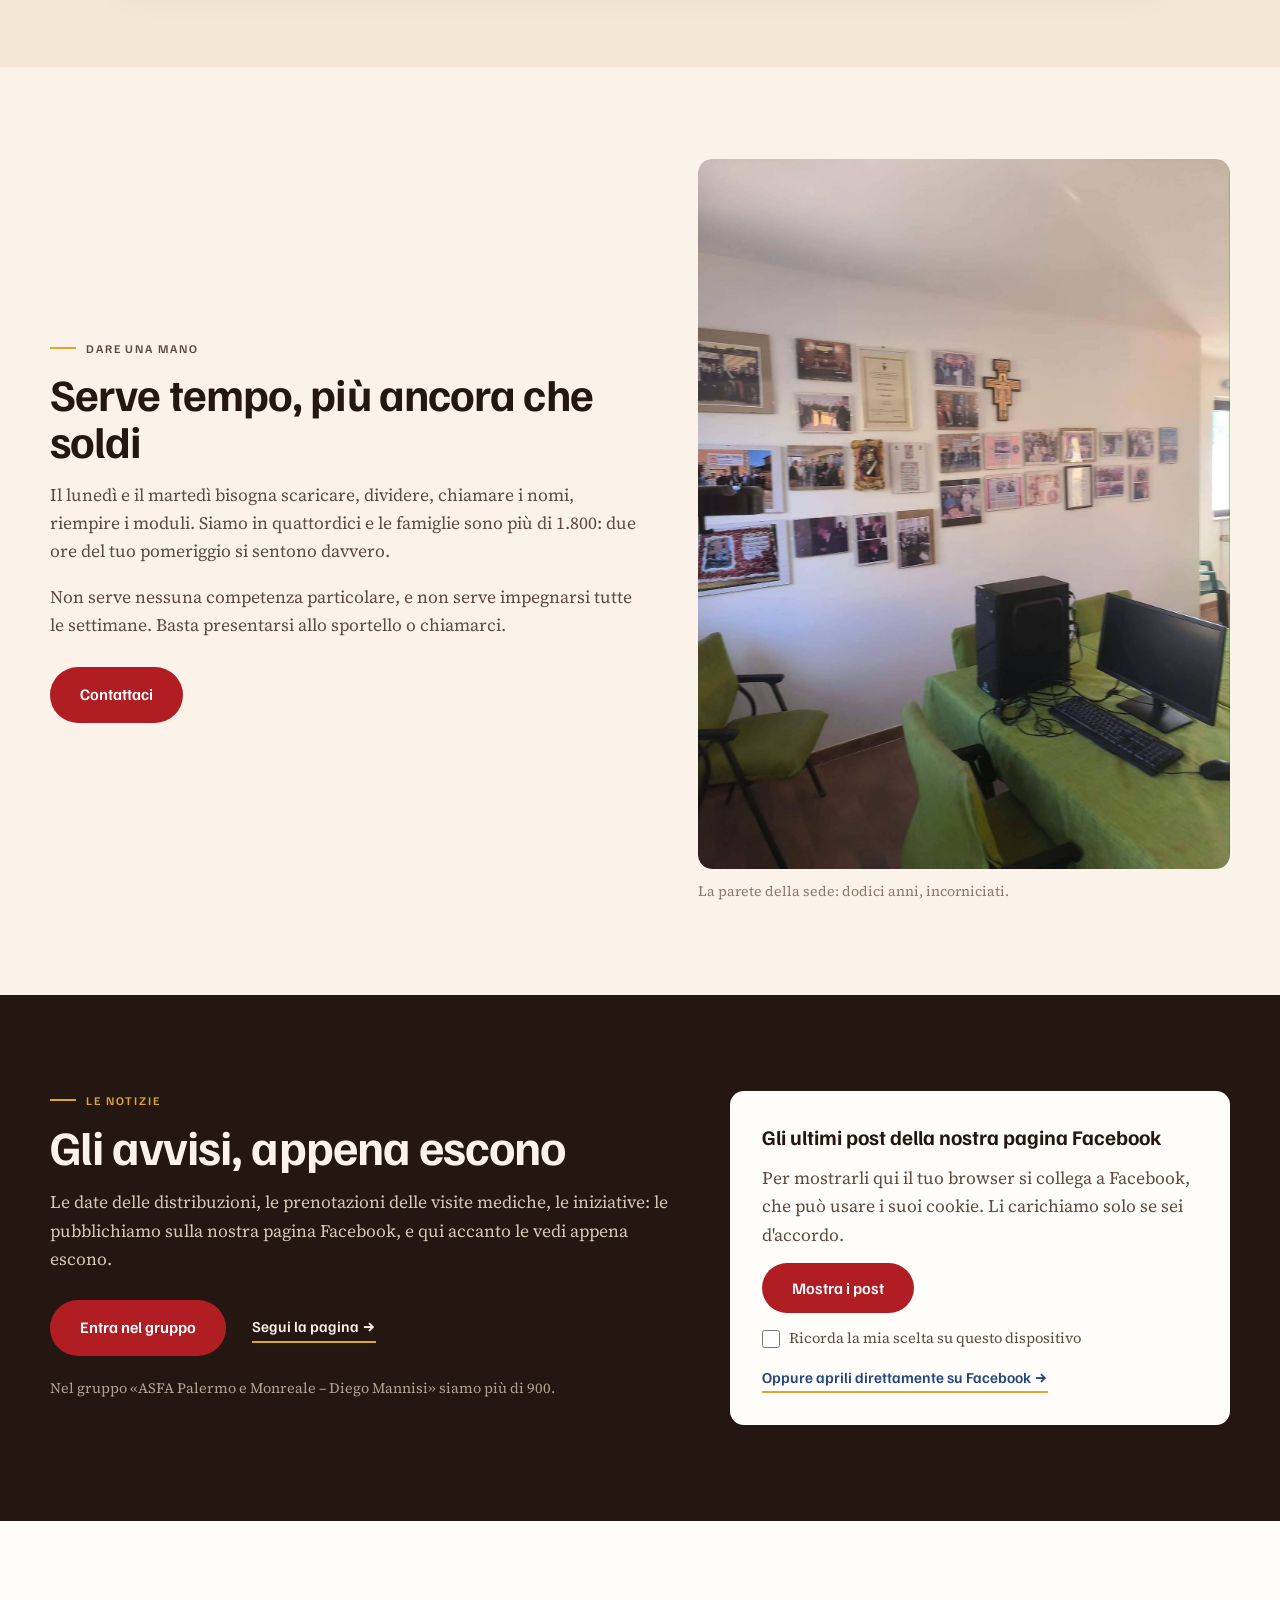
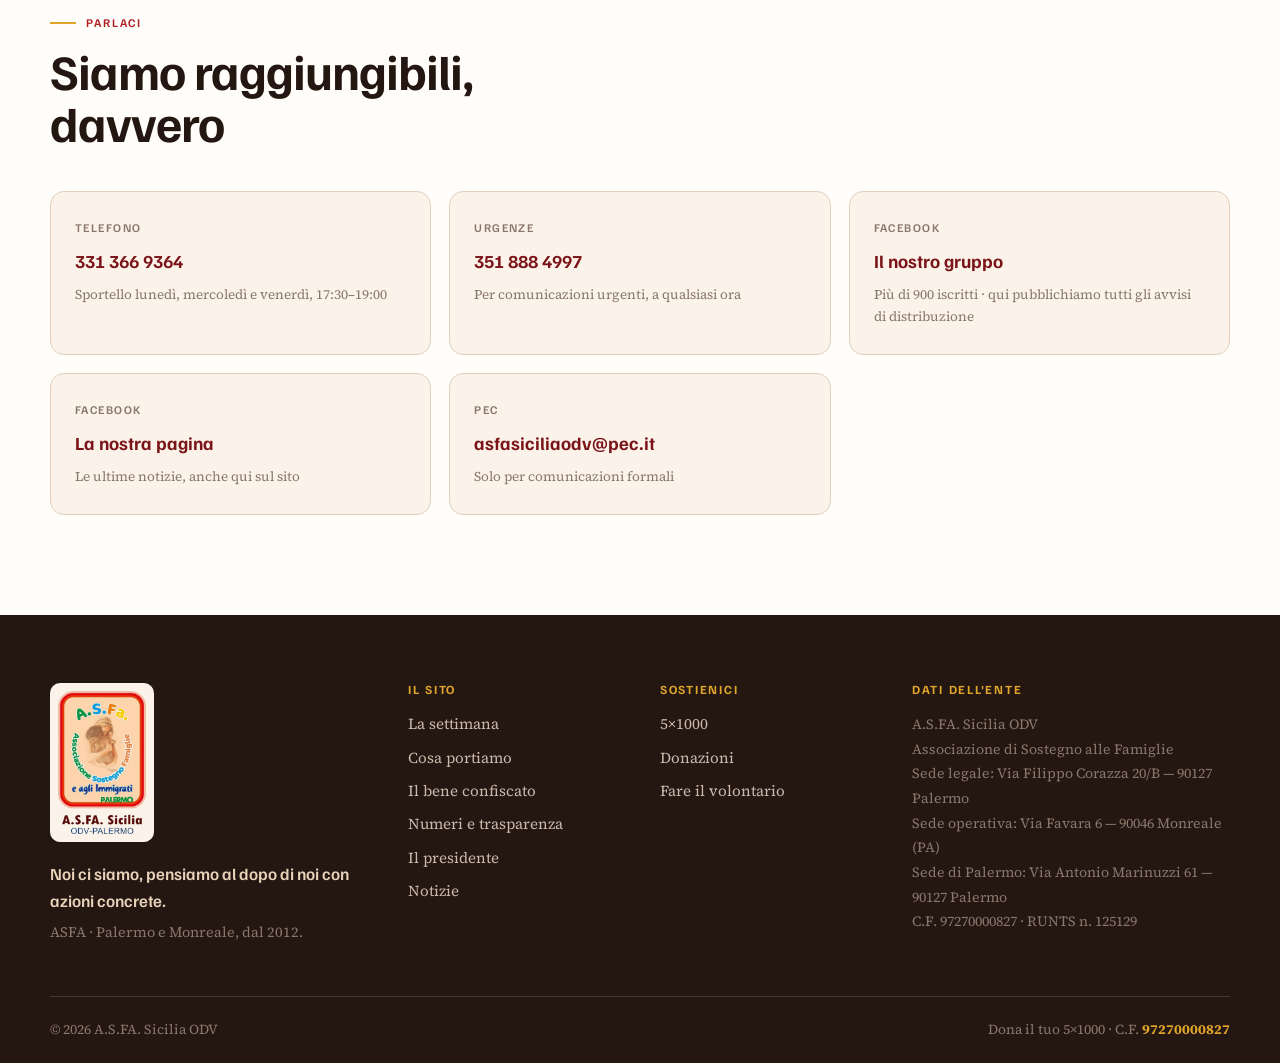
==== commit a5873a8d: "Su Google: via il noindex, SEO per chi cerca «ASFA» - robots: index, follow, max-image-preview:large" ====
--- a/index.html
+++ b/index.html
@@ -3,16 +3,15 @@
 <head>
 <meta charset="utf-8">
 <meta name="viewport" content="width=device-width, initial-scale=1">
-<title>A.S.FA. Sicilia ODV — Associazione di Sostegno alle Famiglie · Palermo e Monreale</title>
-<meta name="description" content="Dal 2012 sosteniamo le famiglie di Palermo e Monreale: distribuzione alimentare, abiti, visite mediche gratuite e sportello di ascolto. La sede di Monreale è un bene confiscato alla mafia. Dona il tuo 5×1000: C.F. 97270000827.">
+<!-- «ASFA» senza punti nel titolo: è come la cercano (gruppo «ASFA Palermo e
+     Monreale», stampa «Asfa»); la grafia ufficiale «A.S.FA.» resta nel resto. -->
+<title>ASFA Sicilia ODV — Associazione di Sostegno alle Famiglie · Palermo e Monreale</title>
+<meta name="description" content="ASFA Sicilia ODV aiuta le famiglie di Palermo e Monreale dal 2012: pacchi alimentari, abiti, visite mediche gratuite, sportello di ascolto. 5×1000: C.F. 97270000827.">
 <link rel="canonical" href="https://asfasiciliaodv.it/">
-<!-- ⚠️ TEMPORANEO — anteprima per il cliente. Telefoni e IBAN sono confermati
-     (28/9/2026), ma l'email è ancora da confermare: finché lo è,
-     la pagina non deve comparire nelle ricerche.
-     DA RIMUOVERE quando si va live sul dominio con i contatti veri.
-     Dominio: asfasiciliaodv.it (comprato dall'utente su Aruba il 28/9/2026).
-     Il file CNAME si aggiunge SOLO dopo che il DNS punta a GitHub Pages. -->
-<meta name="robots" content="noindex, nofollow">
+<!-- Pubblico su Google dal 28/9/2026, sul dominio asfasiciliaodv.it (Aruba,
+     account di Diego Mannisi). Senza email per ora: la card tornerà quando
+     esiste la casella (vedi il commit e384229 per il markup). -->
+<meta name="robots" content="index, follow, max-image-preview:large">
 <meta property="og:type" content="website">
 <meta property="og:locale" content="it_IT">
 <meta property="og:site_name" content="A.S.FA. Sicilia ODV">
@@ -28,6 +27,9 @@
 <meta name="twitter:image" content="https://asfasiciliaodv.it/img/og-image.jpg">
 <meta name="theme-color" content="#7A1418">
 <link rel="icon" href="img/favicon-32.png" sizes="32x32" type="image/png">
+<!-- Google mostra l'icona nei risultati solo se è un multiplo di 48 px -->
+<link rel="icon" href="img/favicon-48.png" sizes="48x48" type="image/png">
+<link rel="icon" href="img/favicon-192.png" sizes="192x192" type="image/png">
 <link rel="icon" href="img/favicon-512.png" sizes="512x512" type="image/png">
 <link rel="apple-touch-icon" href="img/apple-touch-icon.png">
 <link rel="preconnect" href="https://fonts.googleapis.com">
@@ -36,7 +38,7 @@
 <link rel="stylesheet" href="css/styles.css?v=4">
 <script src="https://cdnjs.cloudflare.com/ajax/libs/gsap/3.12.5/gsap.min.js" defer></script>
 <script src="https://cdnjs.cloudflare.com/ajax/libs/gsap/3.12.5/ScrollTrigger.min.js" defer></script>
-<script src="js/main.js?v=4" defer></script>
+<script src="js/main.js?v=5" defer></script>
 <script type="application/ld+json">
 {
   "@context": "https://schema.org",
@@ -45,14 +47,33 @@
       "@type": "NGO",
       "@id": "https://asfasiciliaodv.it/#org",
       "name": "A.S.FA. Sicilia ODV — Associazione di Sostegno alle Famiglie",
-      "alternateName": ["A.S.FA. Sicilia", "Associazione di Sostegno alle Famiglie e agli Immigrati"],
+      "legalName": "A.S.FA. Sicilia ODV - Associazione di Sostegno alle Famiglie",
+      "alternateName": [
+        "A.S.FA. Sicilia",
+        "ASFA Sicilia",
+        "ASFA Sicilia ODV",
+        "ASFA Palermo e Monreale",
+        "ASFA ODV",
+        "Associazione di Sostegno alle Famiglie e agli Immigrati",
+        "Associazione di Sostegno alle Famiglie e agli Immigrati di Palermo"
+      ],
       "url": "https://asfasiciliaodv.it/",
-      "logo": "https://asfasiciliaodv.it/img/logo-asfa-full.png",
+      "logo": {
+        "@type": "ImageObject",
+        "url": "https://asfasiciliaodv.it/img/logo-quadrato.png",
+        "width": 600,
+        "height": 600
+      },
       "image": "https://asfasiciliaodv.it/img/sede-inaugurazione.jpg",
       "foundingDate": "2012-01-16",
       "slogan": "Noi ci siamo, pensiamo al dopo di noi con azioni concrete",
       "taxID": "97270000827",
       "telephone": "+39 331 366 9364",
+      "contactPoint": [
+        { "@type": "ContactPoint", "telephone": "+39 331 366 9364", "contactType": "informazioni", "areaServed": "IT", "availableLanguage": "Italian" },
+        { "@type": "ContactPoint", "telephone": "+39 351 888 4997", "contactType": "comunicazioni urgenti", "areaServed": "IT", "availableLanguage": "Italian" }
+      ],
+      "knowsAbout": ["distribuzione alimentare", "pacchi alimentari", "abiti usati", "visite mediche gratuite", "sportello di ascolto", "sostegno agli immigrati", "beni confiscati alla mafia"],
       "description": "Organizzazione di volontariato che sostiene le famiglie in difficoltà di Palermo e Monreale con distribuzione alimentare, abiti, visite mediche gratuite e uno sportello di ascolto. La sede operativa di Monreale è un bene confiscato alla mafia.",
       "areaServed": [
         { "@type": "City", "name": "Palermo" },
@@ -115,6 +136,7 @@
       "@id": "https://asfasiciliaodv.it/#site",
       "url": "https://asfasiciliaodv.it/",
       "name": "A.S.FA. Sicilia ODV",
+      "alternateName": ["ASFA Sicilia ODV", "ASFA Sicilia"],
       "inLanguage": ["it", "en", "ar"],
       "publisher": { "@id": "https://asfasiciliaodv.it/#org" }
     },
@@ -534,7 +556,7 @@
     <div class="carte reveal">
       <h3 data-i18n="carte.h3">Chi siamo, sulla carta</h3>
       <ul>
-        <li data-i18n="carte.1"><strong>A.S.FA. Sicilia ODV</strong> — Associazione di Sostegno alle Famiglie. Costituita il 16 gennaio 2012.</li>
+        <li data-i18n="carte.1"><strong>A.S.FA. Sicilia ODV</strong> — Associazione di Sostegno alle Famiglie, per tutti «ASFA». Costituita il 16 gennaio 2012.</li>
         <li data-i18n="carte.2">Iscritta al <strong>Registro unico nazionale del Terzo settore</strong>, sezione Organizzazioni di volontariato, al n. 125129.</li>
         <li data-i18n="carte.3">Codice fiscale <strong>97270000827</strong>. Nessuna partita IVA: non svolgiamo attività commerciale.</li>
         <li data-i18n="carte.4">Presidente <strong>Diego Mannisi</strong>, vicepresidente <strong>Leonardo Spena</strong>. Consiglio di quattro persone.</li>
@@ -615,8 +637,8 @@
       <p class="occhiello" data-i18n="aiut.occhiello">Dare una mano</p>
       <h2 id="aiut-h" data-i18n="aiut.h2">Serve tempo, più ancora che soldi</h2>
       <p data-i18n="aiut.p1">Il lunedì e il martedì bisogna scaricare, dividere, chiamare i nomi, riempire i moduli. Siamo in quattordici e le famiglie sono più di 1.800: due ore del tuo pomeriggio si sentono davvero.</p>
-      <p data-i18n="aiut.p2">Non serve nessuna competenza particolare, e non serve impegnarsi tutte le settimane. Basta presentarsi allo sportello o scrivere.</p>
-      <a class="btn btn-solid" href="#contatti" data-i18n="aiut.cta">Scrivici</a>
+      <p data-i18n="aiut.p2">Non serve nessuna competenza particolare, e non serve impegnarsi tutte le settimane. Basta presentarsi allo sportello o chiamarci.</p>
+      <a class="btn btn-solid" href="#contatti" data-i18n="aiut.cta">Contattaci</a>
     </div>
     <figure class="reveal">
       <button type="button" class="zoom" data-full="img/parete-memoria.jpg" aria-label="Ingrandisci la foto della parete" data-i18n-aria="zoom.5">
@@ -679,11 +701,8 @@
         <span class="cc-val">351 888 4997</span>
         <span class="cc-note" data-i18n="cont.urg.n">Per comunicazioni urgenti, a qualsiasi ora</span>
       </a>
-      <a class="cont-c reveal" href="mailto:info@asfasiciliaodv.it" data-placeholder="email">
-        <span class="cc-lab" data-i18n="cont.mail">Email</span>
-        <span class="cc-val">info@asfasiciliaodv.it</span>
-        <span class="cc-note" data-i18n="cont.mail.n">Indirizzo da confermare</span>
-      </a>
+      <!-- Email: nessuna casella ancora (28/9/2026). La card tornerà qui, con le
+           chiavi cont.mail / cont.mail.n in EN e AR (markup nel commit e384229). -->
       <a class="cont-c reveal" href="https://www.facebook.com/groups/707777091061742" target="_blank" rel="noopener">
         <span class="cc-lab">Facebook</span>
         <span class="cc-val" data-i18n="cont.fb">Il nostro gruppo</span>
@@ -711,7 +730,7 @@
     <div class="ftr-brand">
       <img src="img/logo-asfa-full.png" alt="Marchio completo di A.S.FA. Sicilia ODV — Palermo" width="560" height="909" data-i18n-alt="ftr.logo.alt">
       <p class="ftr-claim" data-i18n="ftr.claim">Noi ci siamo, pensiamo al dopo di noi con azioni concrete.</p>
-      <p class="ftr-since" data-i18n="ftr.since">Palermo e Monreale, dal 2012.</p>
+      <p class="ftr-since" data-i18n="ftr.since">ASFA · Palermo e Monreale, dal 2012.</p>
     </div>
     <div class="ftr-col">
       <h4 data-i18n="ftr.c1">Il sito</h4>
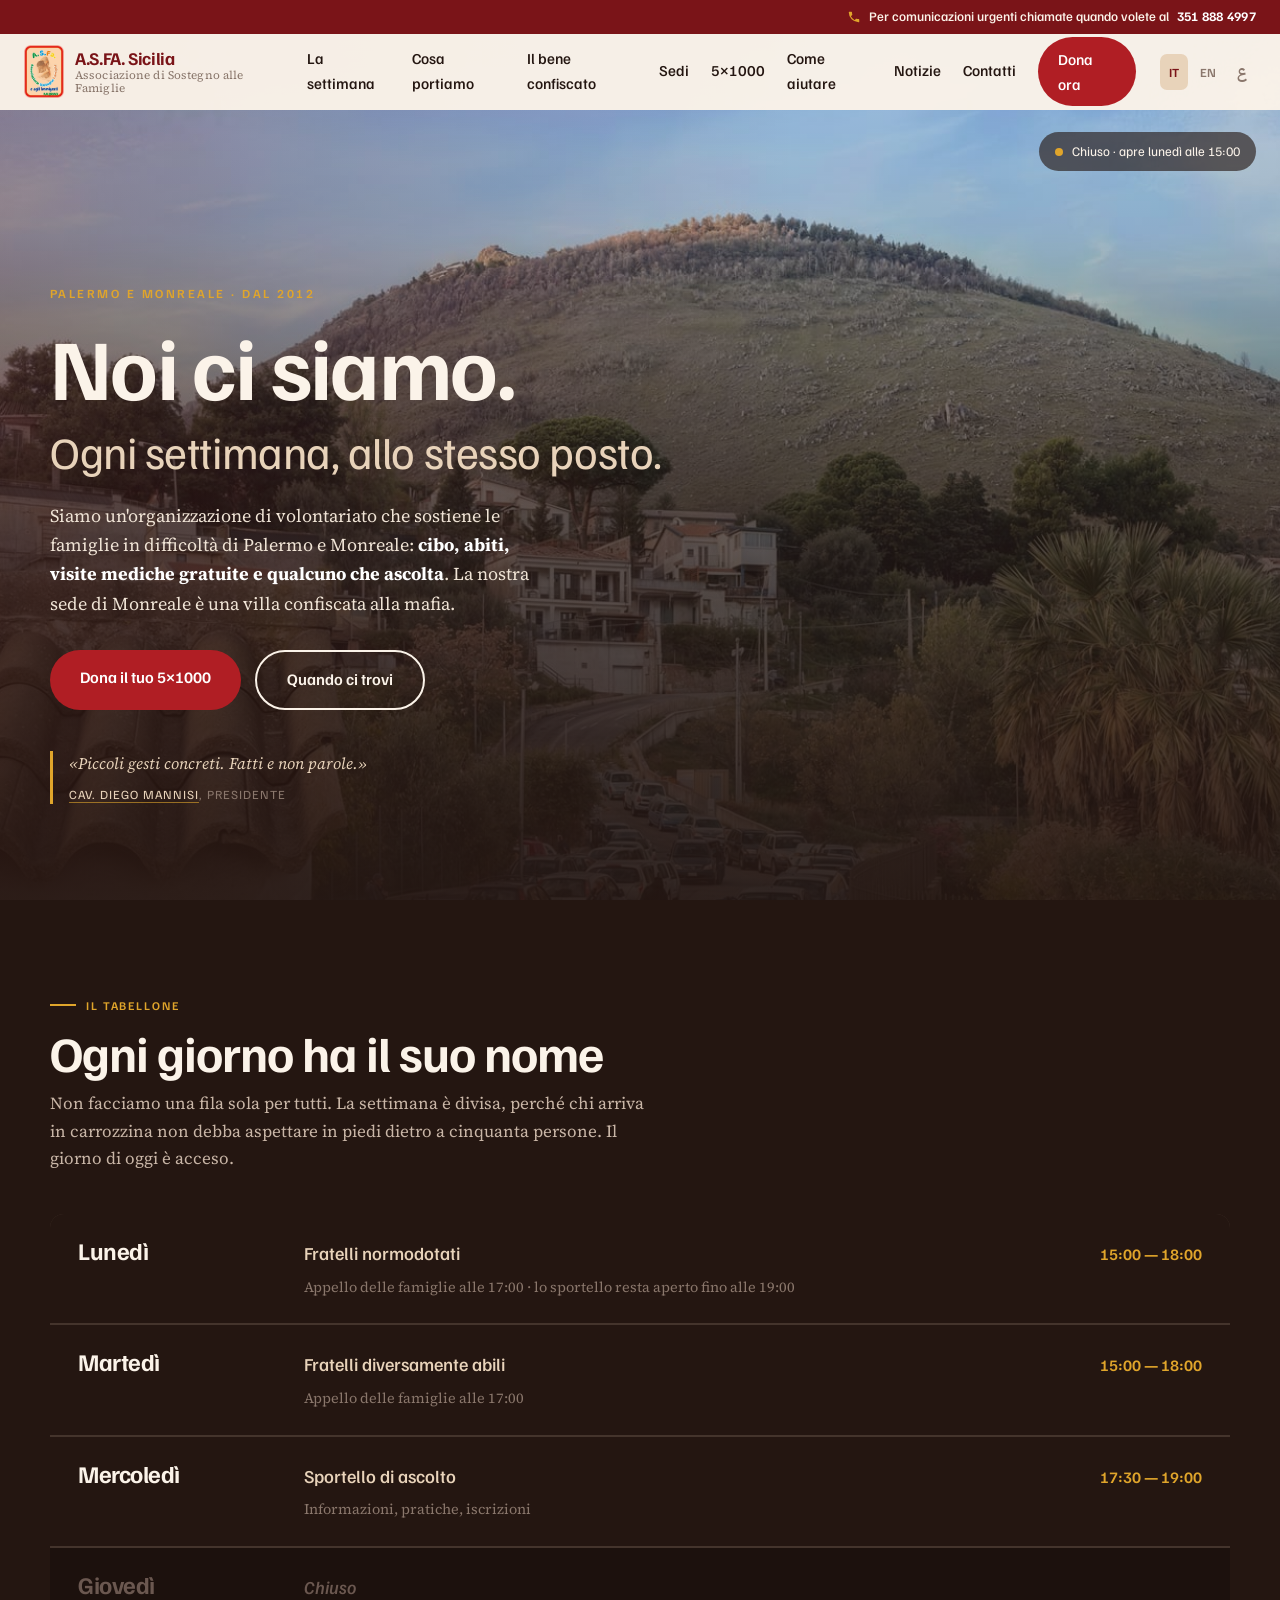
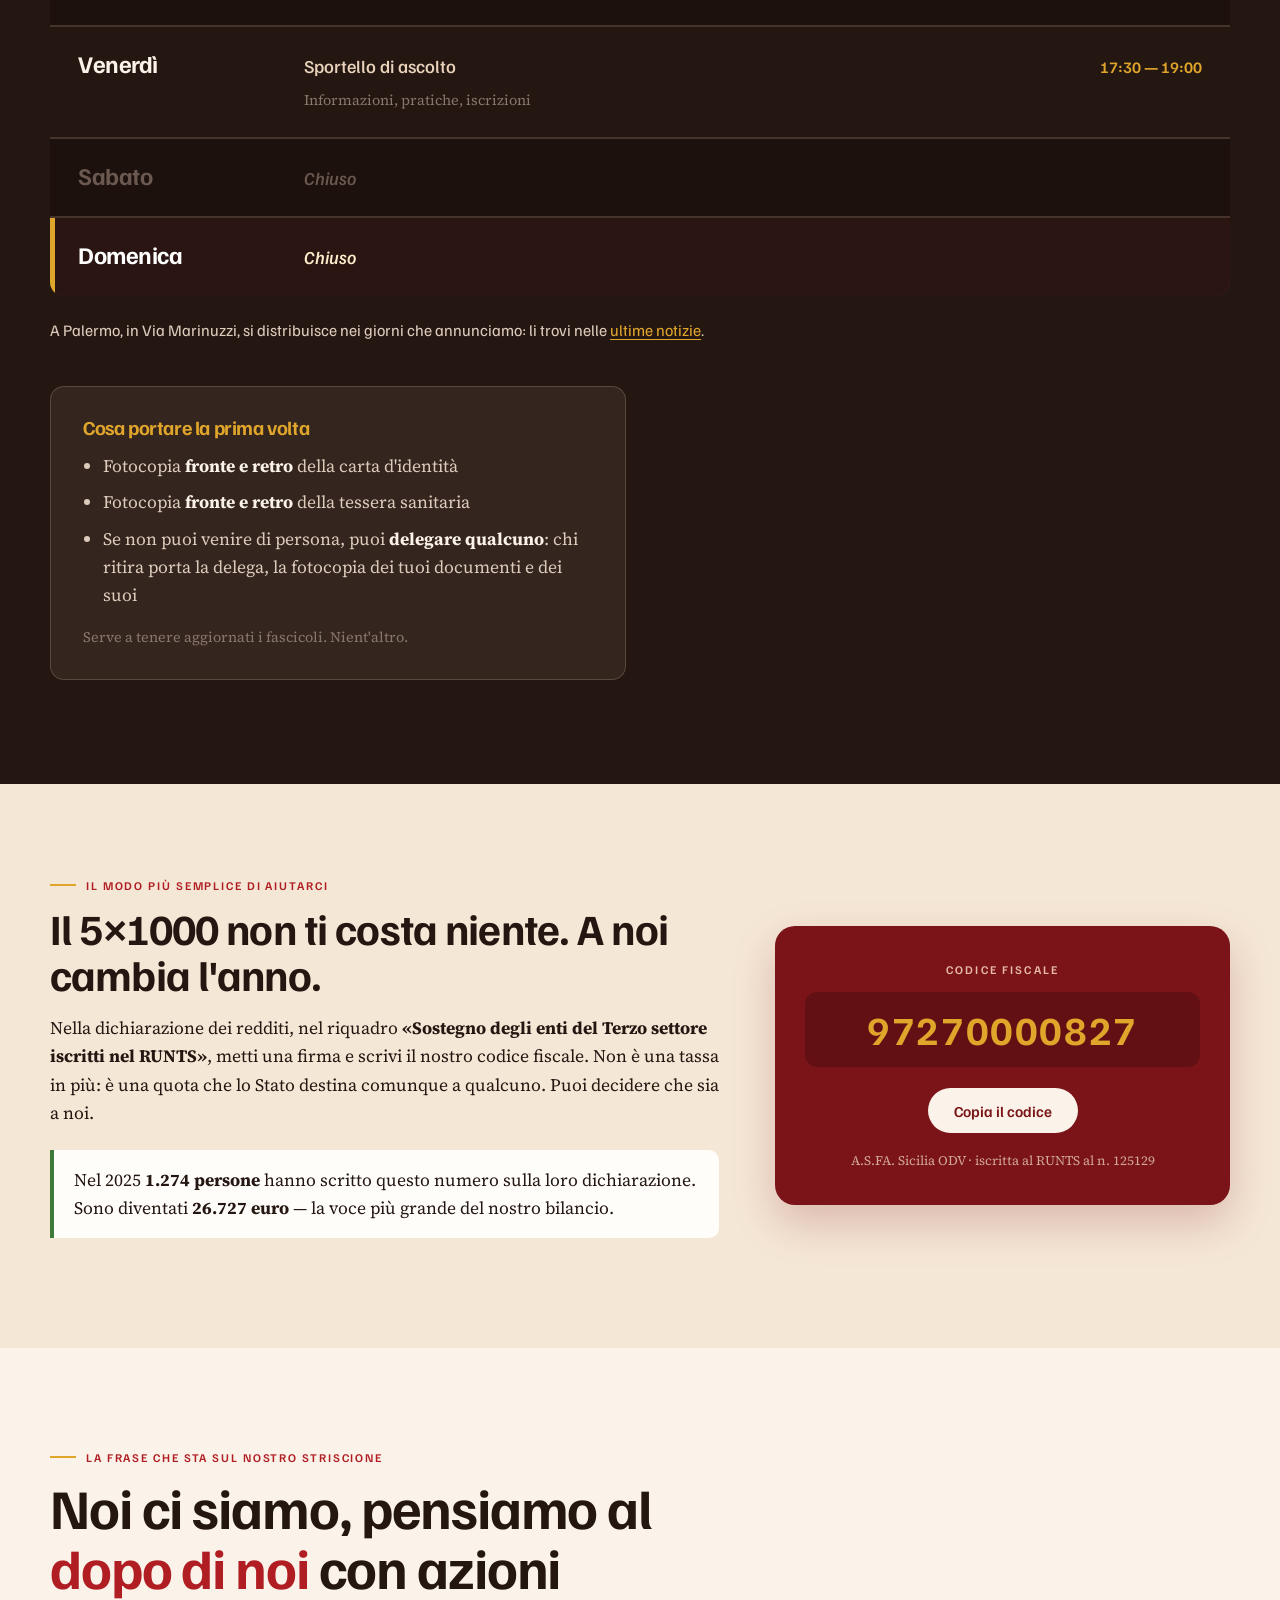
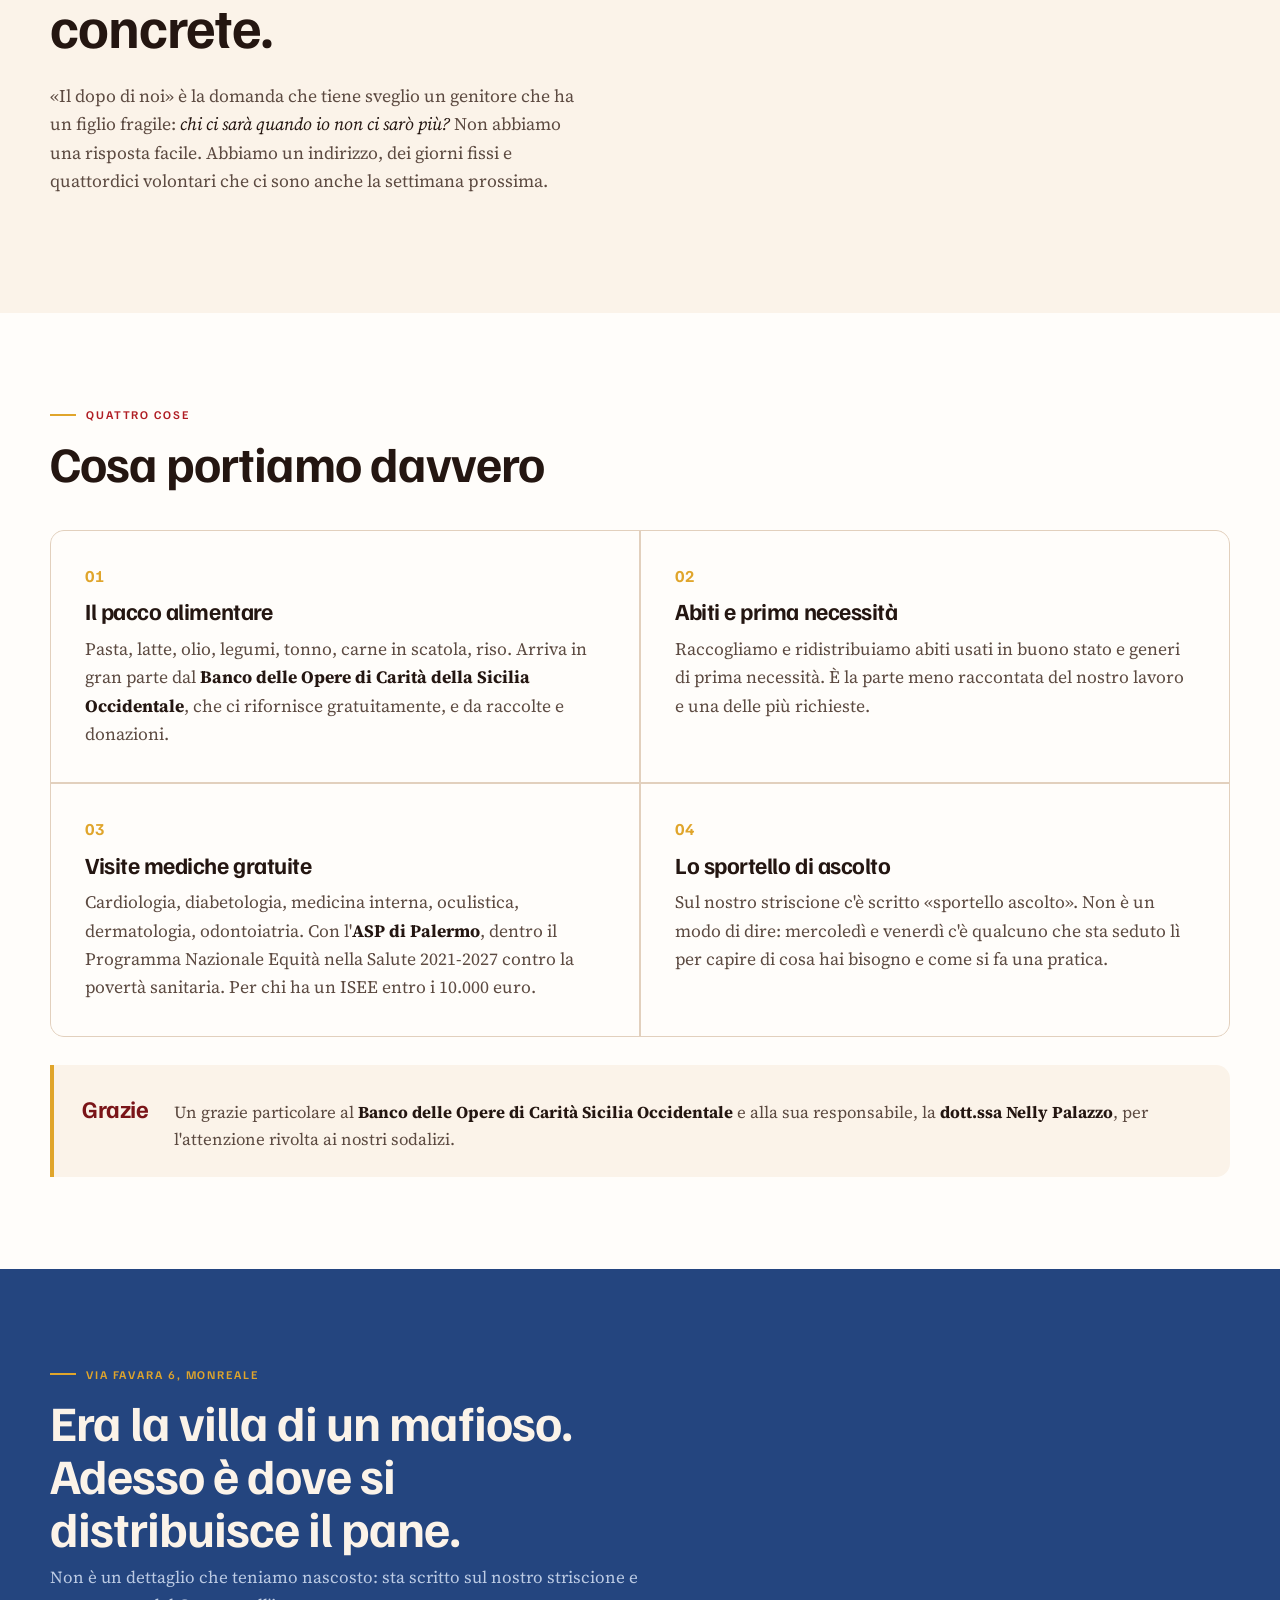
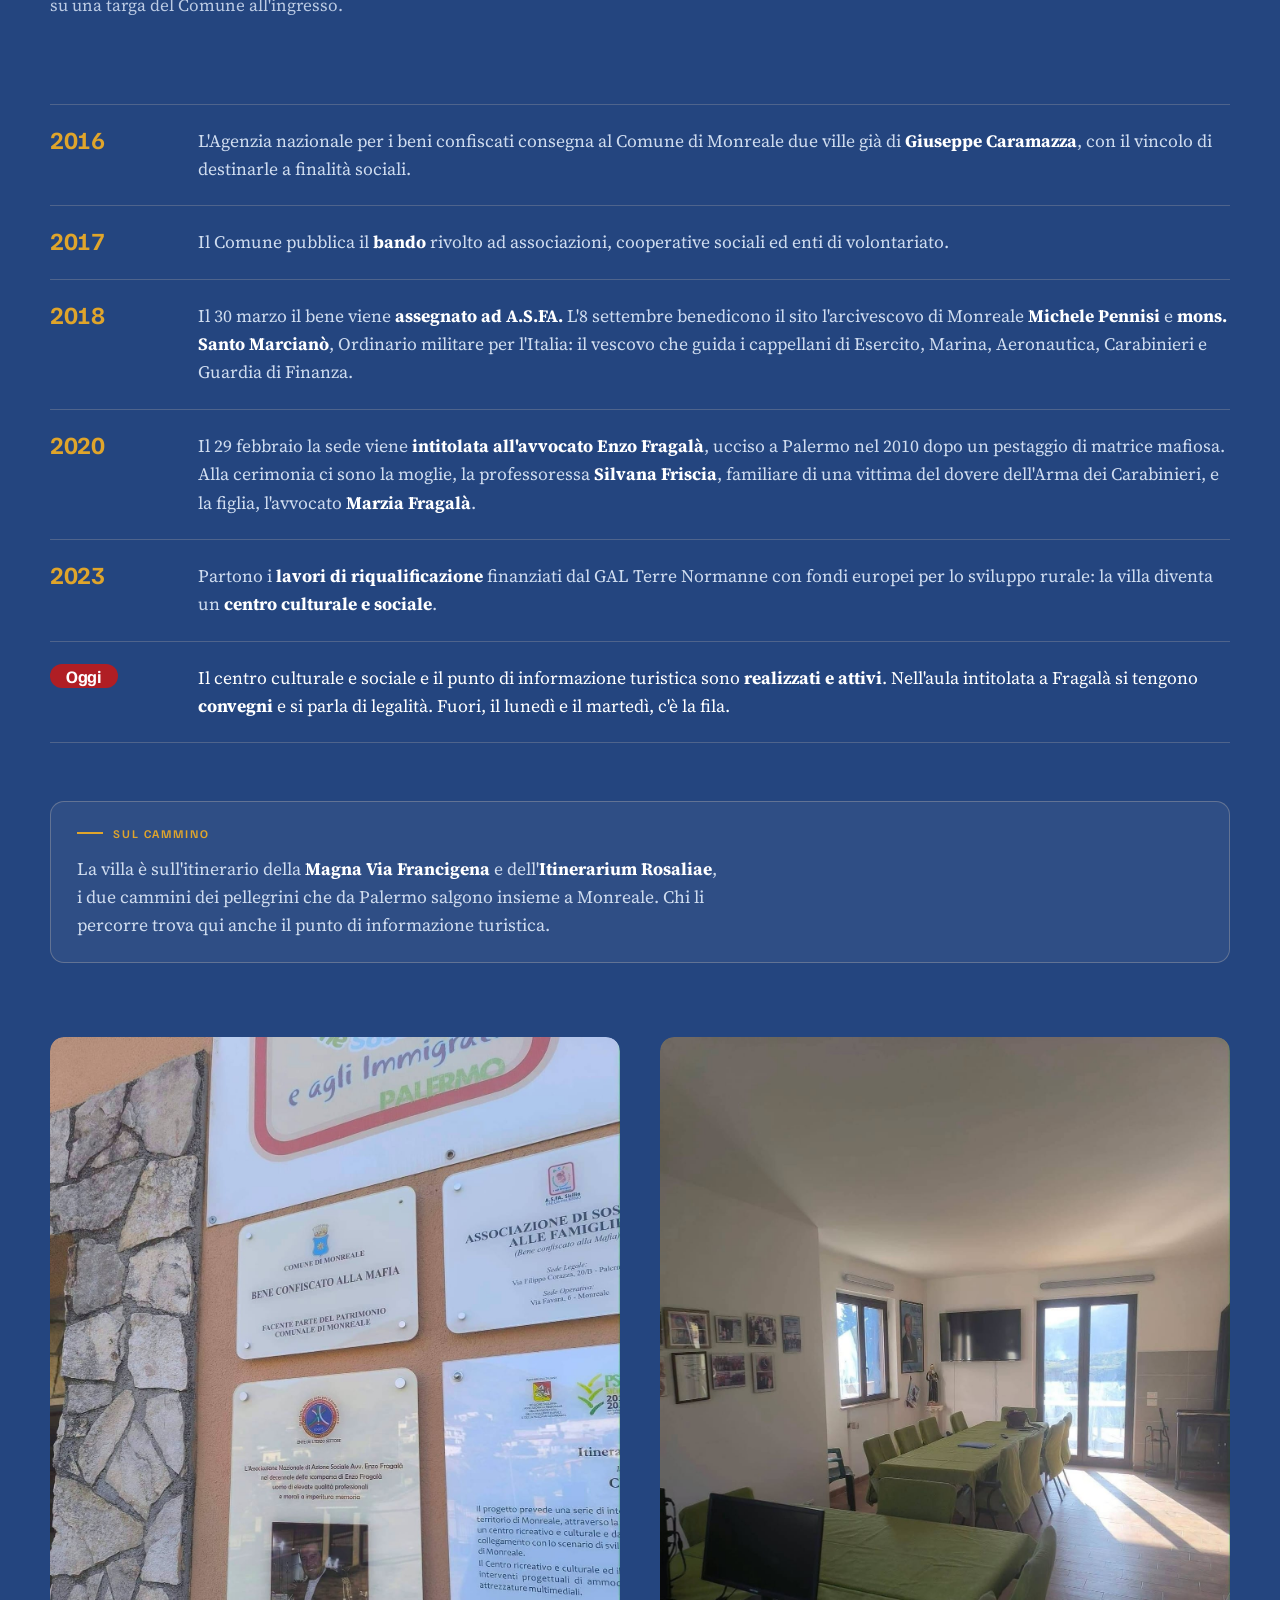
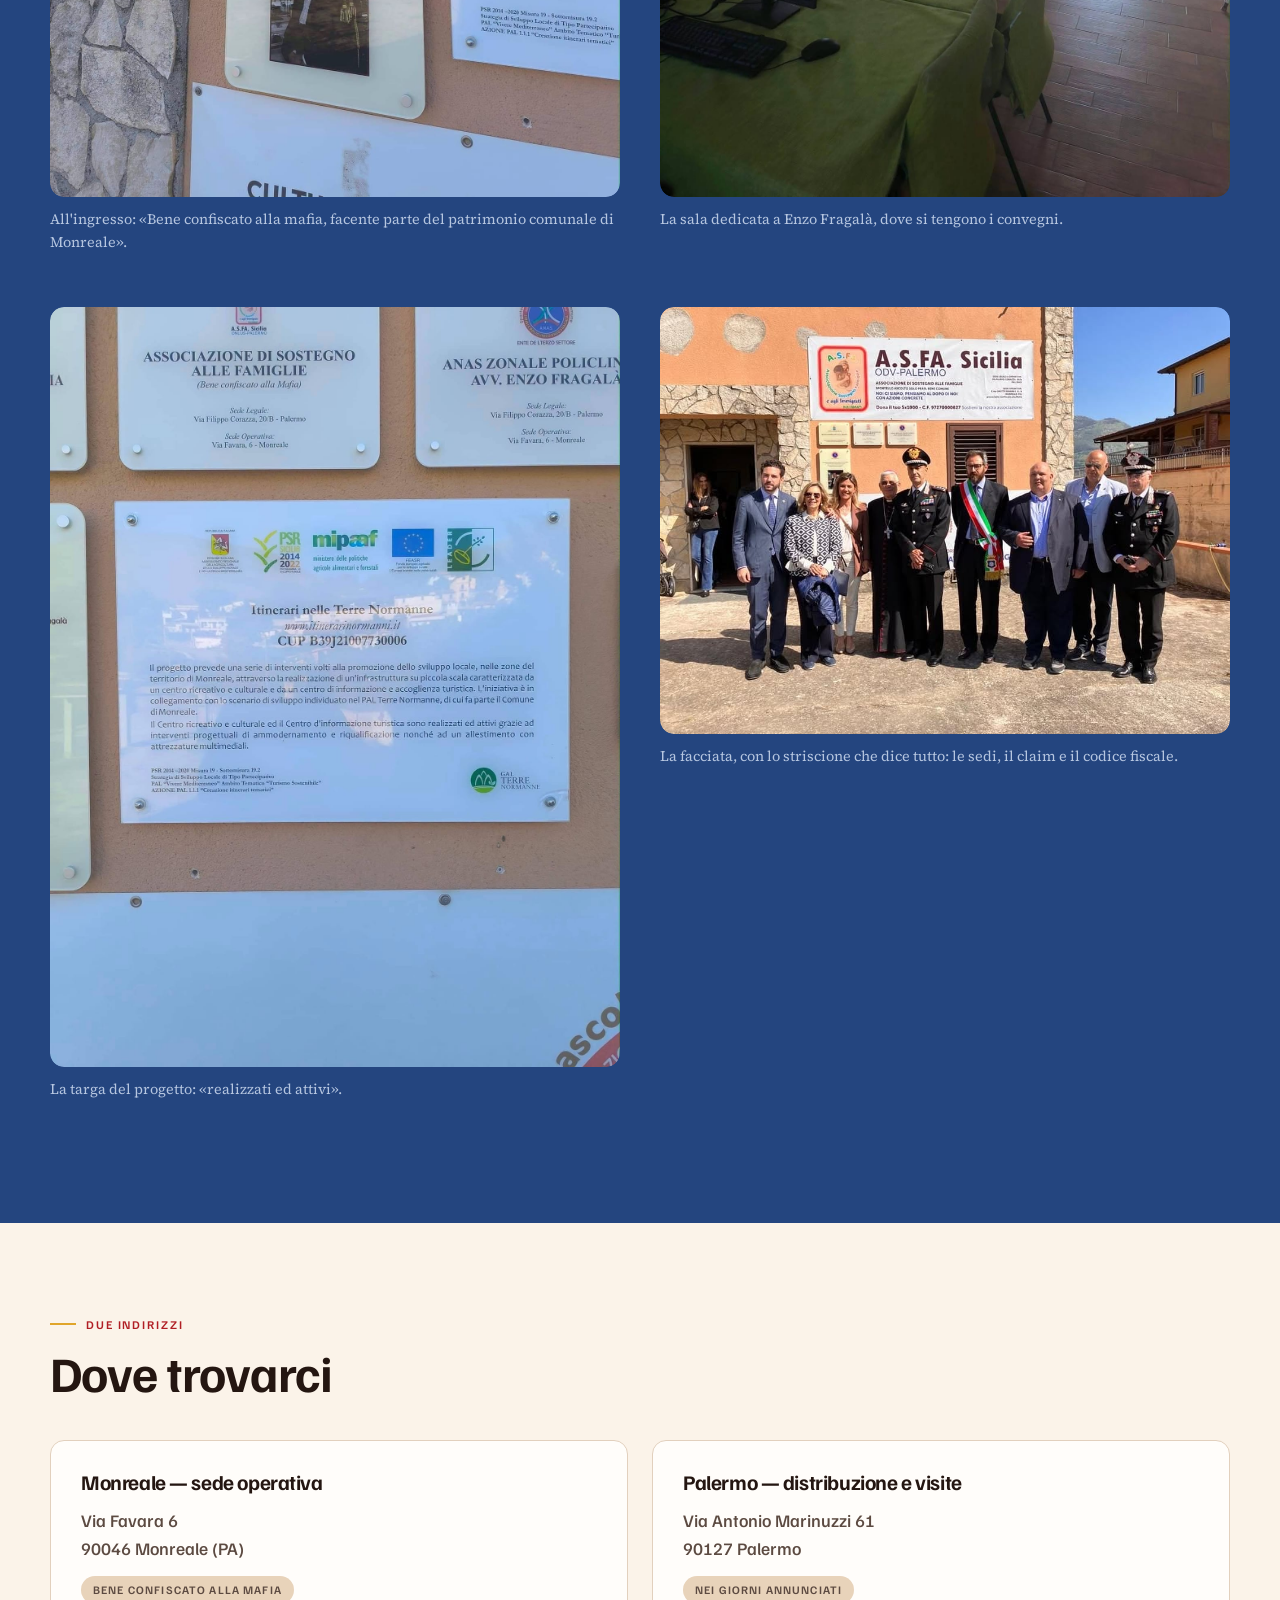
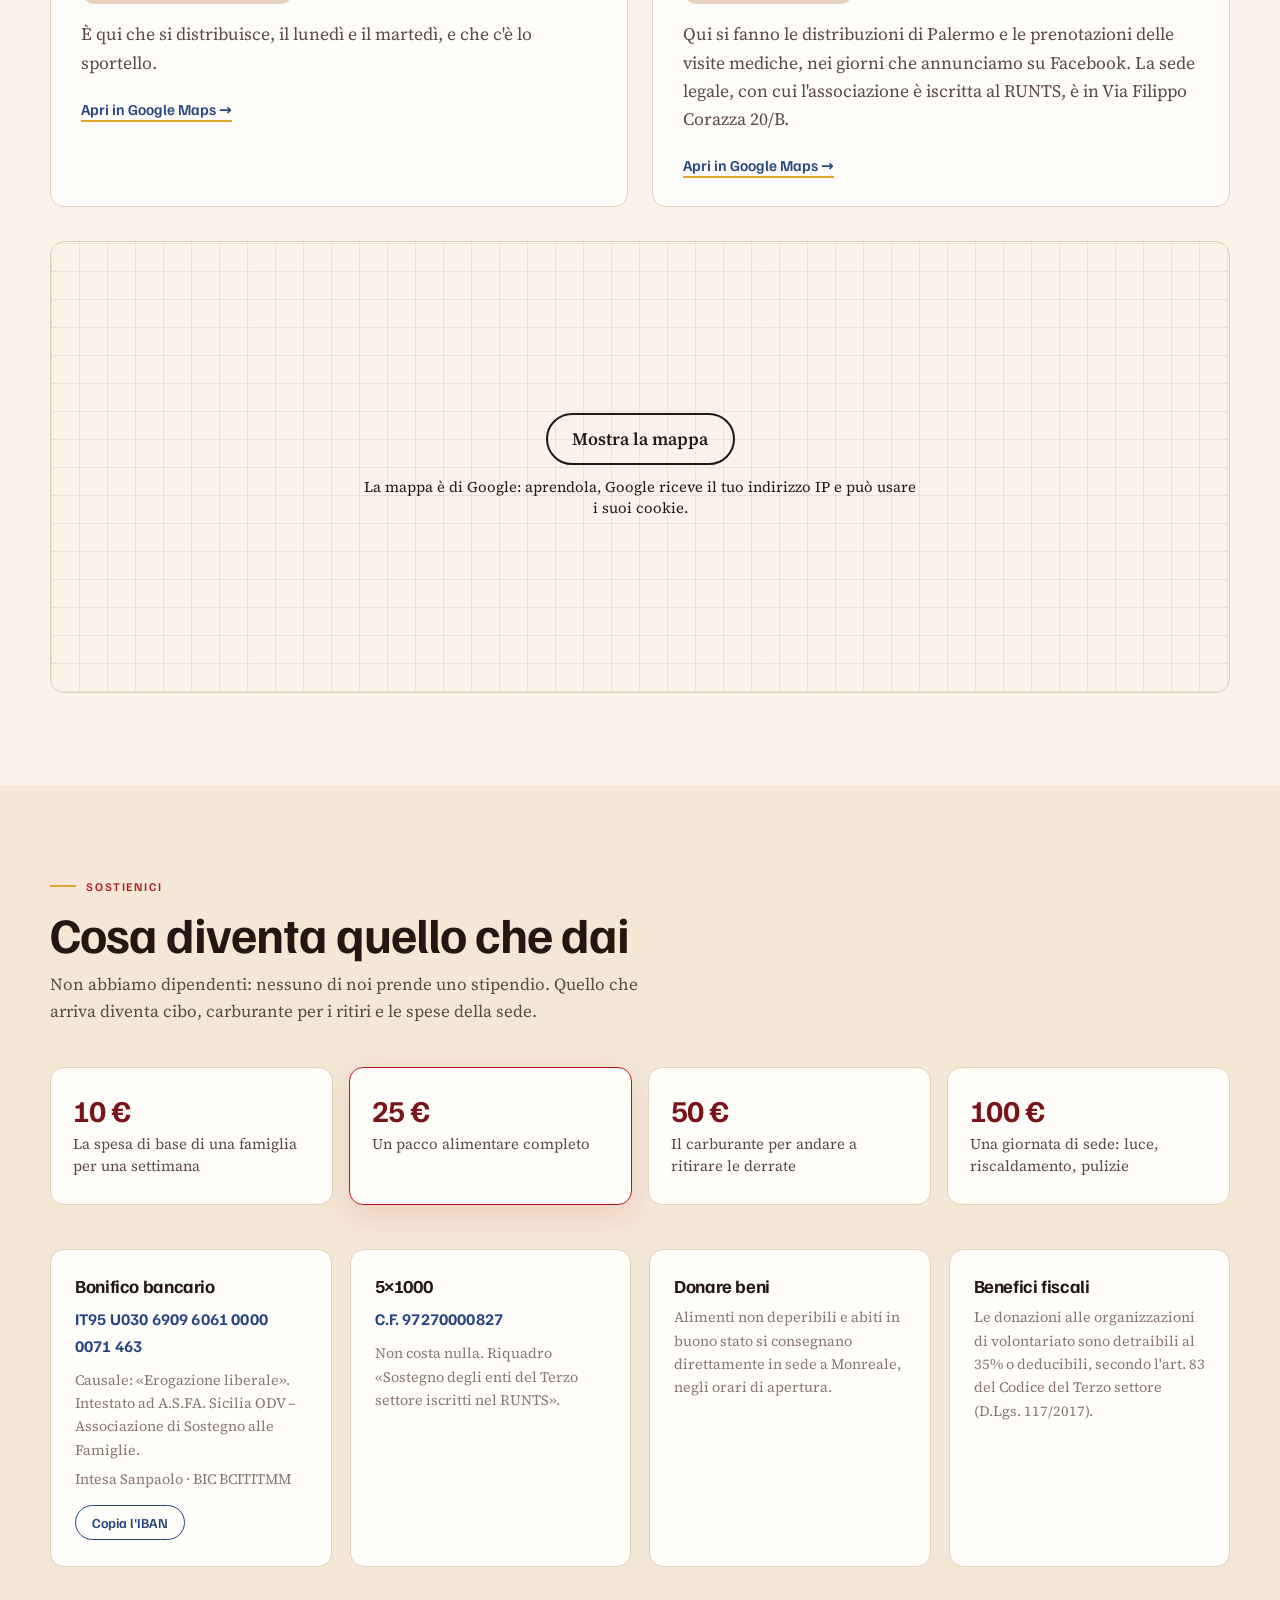
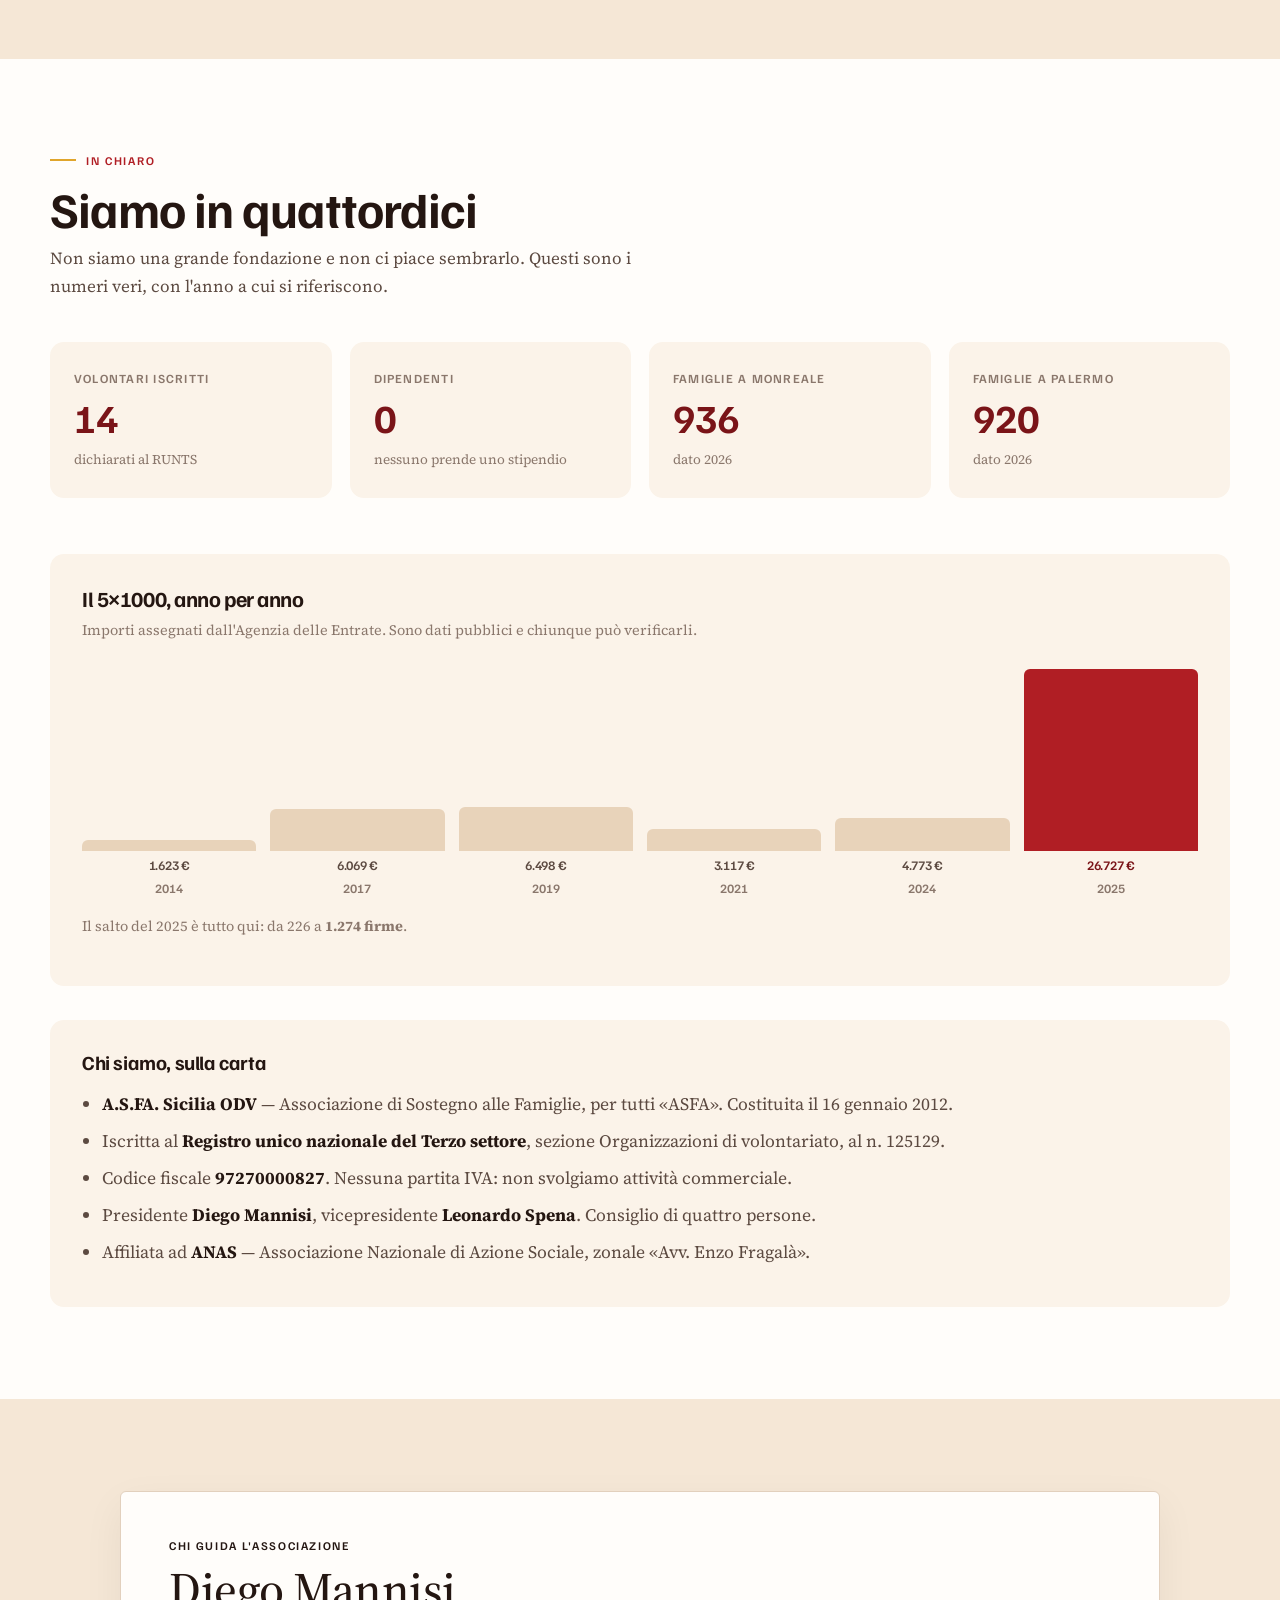
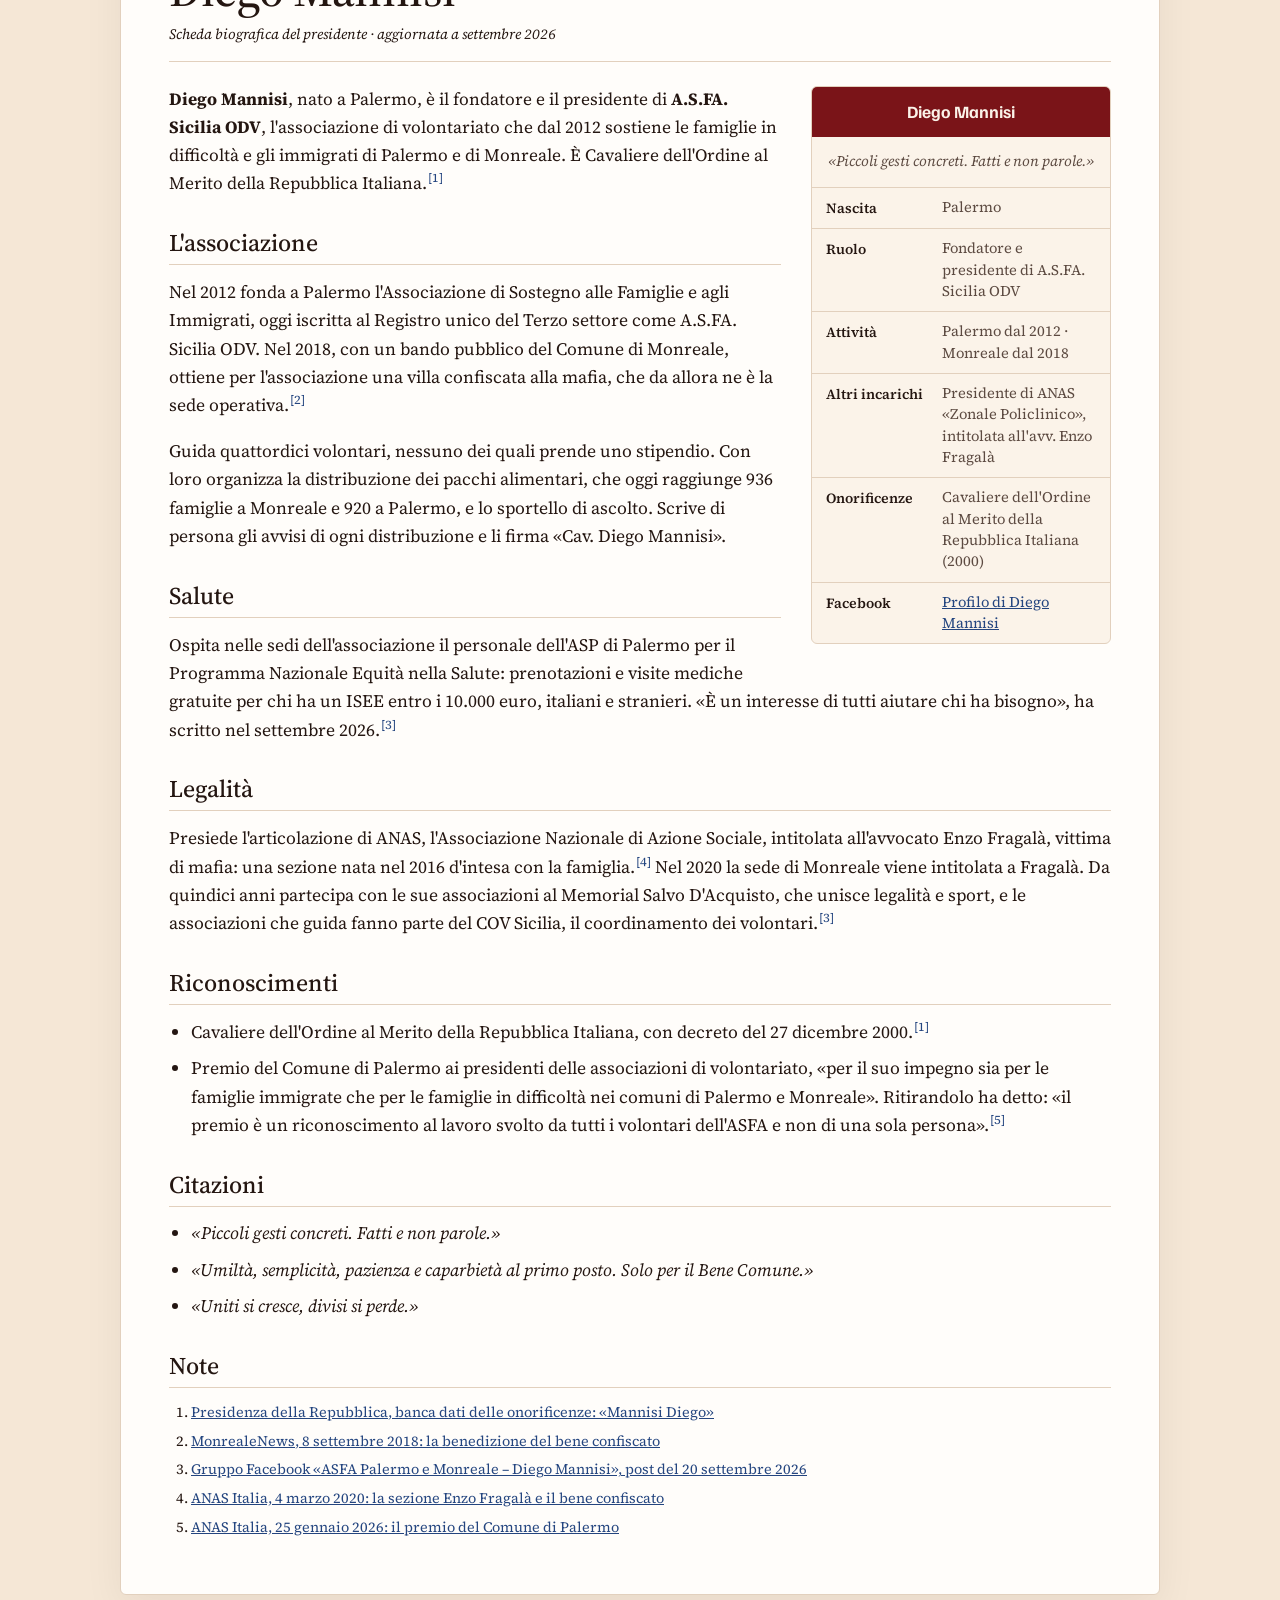
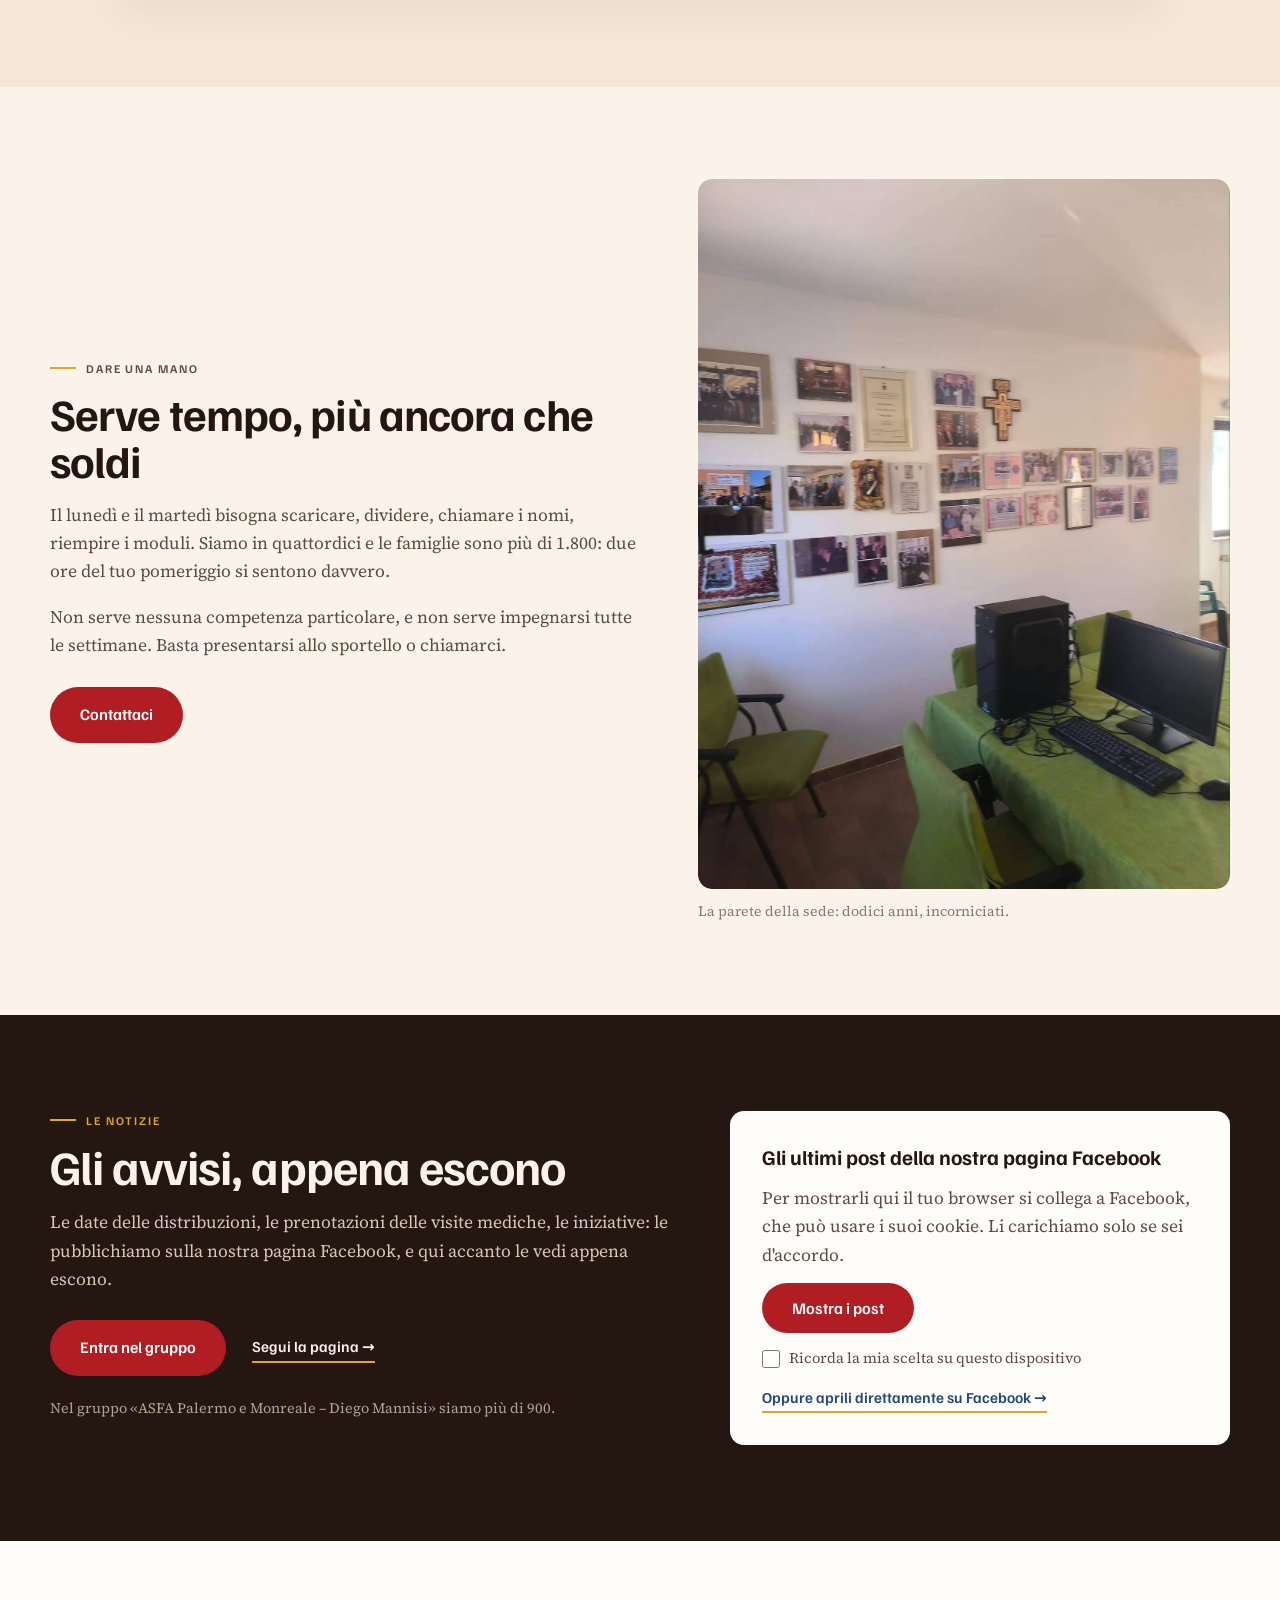
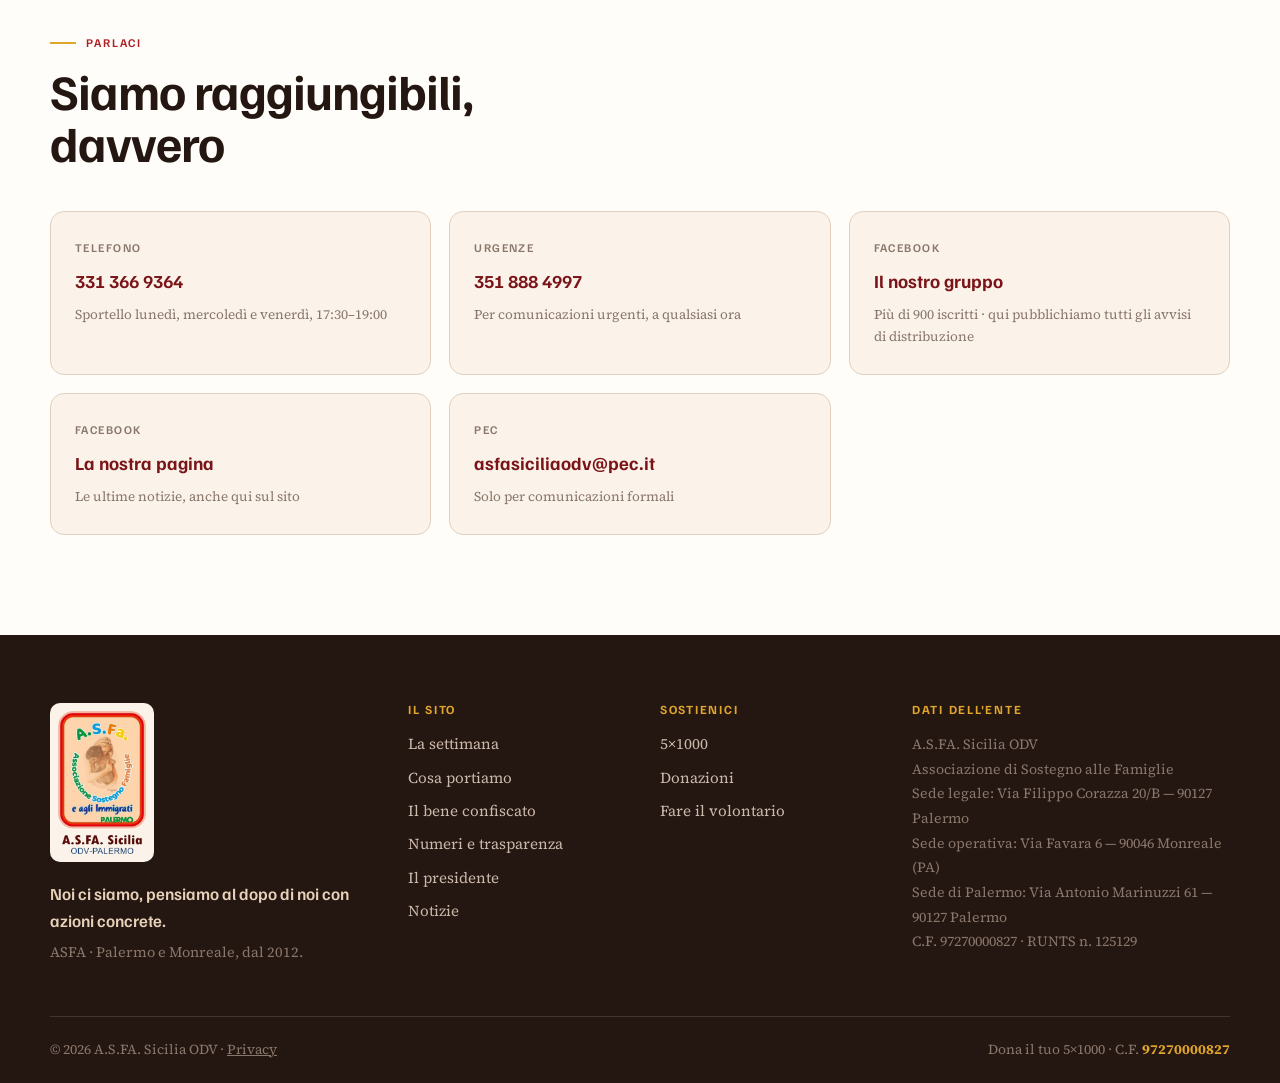
==== commit c0e77bda: "Privacy e pulizia: caratteri sul sito, mappa al clic, informativa - caratteri copiati nel sito: ness" ====
--- a/index.html
+++ b/index.html
@@ -32,9 +32,7 @@
 <link rel="icon" href="img/favicon-192.png" sizes="192x192" type="image/png">
 <link rel="icon" href="img/favicon-512.png" sizes="512x512" type="image/png">
 <link rel="apple-touch-icon" href="img/apple-touch-icon.png">
-<link rel="preconnect" href="https://fonts.googleapis.com">
-<link rel="preconnect" href="https://fonts.gstatic.com" crossorigin>
-<link href="https://fonts.googleapis.com/css2?family=Familjen+Grotesk:ital,wght@0,400..700;1,400..700&family=Source+Serif+4:ital,opsz,wght@0,8..60,400..700;1,8..60,400..600&family=IBM+Plex+Sans+Arabic:wght@400;600;700&display=swap" rel="stylesheet">
+<link rel="stylesheet" href="fonts/fonts.css?v=1">
 <link rel="stylesheet" href="css/styles.css?v=4">
 <script src="https://cdnjs.cloudflare.com/ajax/libs/gsap/3.12.5/gsap.min.js" defer></script>
 <script src="https://cdnjs.cloudflare.com/ajax/libs/gsap/3.12.5/ScrollTrigger.min.js" defer></script>
@@ -463,11 +461,11 @@
       </article>
     </div>
     <div class="mappa reveal">
-      <iframe
+      <div class="mappa-clic" data-mappa-clic style="--mappa-h: 450px"><template><iframe
         title="Mappa della sede operativa di Monreale, Via Favara 6"
         data-i18n-title="mappa.title"
         src="https://www.google.com/maps?q=Via%20Favara%206%2C%2090046%20Monreale%20PA&amp;output=embed"
-        width="600" height="450" style="border:0" allowfullscreen loading="eager" referrerpolicy="no-referrer-when-downgrade"></iframe>
+        width="600" height="450" style="border:0" allowfullscreen loading="eager" referrerpolicy="no-referrer-when-downgrade"></iframe></template><div class="mappa-clic__velo"><a class="mappa-clic__btn" href="https://www.google.com/maps/search/?api=1&amp;query=Via+Favara+6+Monreale+PA" target="_blank" rel="noopener">Mostra la mappa</a><p class="mappa-clic__nota">La mappa è di Google: aprendola, Google riceve il tuo indirizzo IP e può usare i suoi cookie.</p></div></div>
     </div>
   </div>
 </section>
@@ -753,7 +751,7 @@
     </div>
   </div>
   <div class="ftr-bar">
-    <p>© <span id="year">2026</span> A.S.FA. Sicilia ODV</p>
+    <p>© <span id="year">2026</span> A.S.FA. Sicilia ODV · <a href="privacy.html">Privacy</a></p>
     <p class="ftr-cf" data-i18n="ftr.cf">Dona il tuo 5×1000 · C.F. <strong>97270000827</strong></p>
   </div>
 </footer>
@@ -771,5 +769,6 @@
   <img id="lightboxImg" src="" alt="">
 </div>
 
+<script src="js/mappa-clic.js?v=1" defer></script>
 </body>
 </html>
--- a/fonts/fonts.css
+++ b/fonts/fonts.css
@@ -0,0 +1,271 @@
+/* Caratteri ospitati sul sito: nessuna richiesta a Google Fonts o Fontshare (giro privacy 1/10/2026). Licenze in LICENSE.txt. */
+/* vietnamese */
+@font-face {
+  font-family: 'Familjen Grotesk';
+  font-style: italic;
+  font-weight: 400 700;
+  font-display: swap;
+  src: url(familjengrotesk-v11-Qw3AZR9ZHiDnImG6-NEMQ41wby8WbH80grs_xPE.woff2) format('woff2');
+  unicode-range: U+0102-0103, U+0110-0111, U+0128-0129, U+0168-0169, U+01A0-01A1, U+01AF-01B0, U+0300-0301, U+0303-0304, U+0308-0309, U+0323, U+0329, U+1EA0-1EF9, U+20AB;
+}
+/* latin-ext */
+@font-face {
+  font-family: 'Familjen Grotesk';
+  font-style: italic;
+  font-weight: 400 700;
+  font-display: swap;
+  src: url(familjengrotesk-v11-Qw3AZR9ZHiDnImG6-NEMQ41wby8WbH80g7s_xPE.woff2) format('woff2');
+  unicode-range: U+0100-02BA, U+02BD-02C5, U+02C7-02CC, U+02CE-02D7, U+02DD-02FF, U+0304, U+0308, U+0329, U+1D00-1DBF, U+1E00-1E9F, U+1EF2-1EFF, U+2020, U+20A0-20AB, U+20AD-20C0, U+2113, U+2C60-2C7F, U+A720-A7FF;
+}
+/* latin */
+@font-face {
+  font-family: 'Familjen Grotesk';
+  font-style: italic;
+  font-weight: 400 700;
+  font-display: swap;
+  src: url(familjengrotesk-v11-Qw3AZR9ZHiDnImG6-NEMQ41wby8WbH80jbs_.woff2) format('woff2');
+  unicode-range: U+0000-00FF, U+0131, U+0152-0153, U+02BB-02BC, U+02C6, U+02DA, U+02DC, U+0304, U+0308, U+0329, U+2000-206F, U+20AC, U+2122, U+2191, U+2193, U+2212, U+2215, U+FEFF, U+FFFD;
+}
+/* vietnamese */
+@font-face {
+  font-family: 'Familjen Grotesk';
+  font-style: normal;
+  font-weight: 400 700;
+  font-display: swap;
+  src: url(familjengrotesk-v11-Qw3GZR9ZHiDnImG6-NEMQ41wby8WbHUEj6M7.woff2) format('woff2');
+  unicode-range: U+0102-0103, U+0110-0111, U+0128-0129, U+0168-0169, U+01A0-01A1, U+01AF-01B0, U+0300-0301, U+0303-0304, U+0308-0309, U+0323, U+0329, U+1EA0-1EF9, U+20AB;
+}
+/* latin-ext */
+@font-face {
+  font-family: 'Familjen Grotesk';
+  font-style: normal;
+  font-weight: 400 700;
+  font-display: swap;
+  src: url(familjengrotesk-v11-Qw3GZR9ZHiDnImG6-NEMQ41wby8WbHQEj6M7.woff2) format('woff2');
+  unicode-range: U+0100-02BA, U+02BD-02C5, U+02C7-02CC, U+02CE-02D7, U+02DD-02FF, U+0304, U+0308, U+0329, U+1D00-1DBF, U+1E00-1E9F, U+1EF2-1EFF, U+2020, U+20A0-20AB, U+20AD-20C0, U+2113, U+2C60-2C7F, U+A720-A7FF;
+}
+/* latin */
+@font-face {
+  font-family: 'Familjen Grotesk';
+  font-style: normal;
+  font-weight: 400 700;
+  font-display: swap;
+  src: url(familjengrotesk-v11-Qw3GZR9ZHiDnImG6-NEMQ41wby8WbHoEjw.woff2) format('woff2');
+  unicode-range: U+0000-00FF, U+0131, U+0152-0153, U+02BB-02BC, U+02C6, U+02DA, U+02DC, U+0304, U+0308, U+0329, U+2000-206F, U+20AC, U+2122, U+2191, U+2193, U+2212, U+2215, U+FEFF, U+FFFD;
+}
+/* arabic */
+@font-face {
+  font-family: 'IBM Plex Sans Arabic';
+  font-style: normal;
+  font-weight: 400;
+  font-display: swap;
+  src: url(ibmplexsansarabic-v15-Qw3CZRtWPQCuHme67tEYUIx3Kh0PHR9N6Ys43PWrfQ.woff2) format('woff2');
+  unicode-range: U+0600-06FF, U+0750-077F, U+0870-088E, U+0890-0891, U+0897-08E1, U+08E3-08FF, U+200C-200E, U+2010-2011, U+204F, U+2E41, U+FB50-FDFF, U+FE70-FE74, U+FE76-FEFC, U+102E0-102FB, U+10E60-10E7E, U+10EC2-10EC4, U+10EFC-10EFF, U+1EE00-1EE03, U+1EE05-1EE1F, U+1EE21-1EE22, U+1EE24, U+1EE27, U+1EE29-1EE32, U+1EE34-1EE37, U+1EE39, U+1EE3B, U+1EE42, U+1EE47, U+1EE49, U+1EE4B, U+1EE4D-1EE4F, U+1EE51-1EE52, U+1EE54, U+1EE57, U+1EE59, U+1EE5B, U+1EE5D, U+1EE5F, U+1EE61-1EE62, U+1EE64, U+1EE67-1EE6A, U+1EE6C-1EE72, U+1EE74-1EE77, U+1EE79-1EE7C, U+1EE7E, U+1EE80-1EE89, U+1EE8B-1EE9B, U+1EEA1-1EEA3, U+1EEA5-1EEA9, U+1EEAB-1EEBB, U+1EEF0-1EEF1;
+}
+/* cyrillic-ext */
+@font-face {
+  font-family: 'IBM Plex Sans Arabic';
+  font-style: normal;
+  font-weight: 400;
+  font-display: swap;
+  src: url(ibmplexsansarabic-v15-Qw3CZRtWPQCuHme67tEYUIx3Kh0PHR9N6Ysw3PWrfQ.woff2) format('woff2');
+  unicode-range: U+0460-052F, U+1C80-1C8A, U+20B4, U+2DE0-2DFF, U+A640-A69F, U+FE2E-FE2F;
+}
+/* latin-ext */
+@font-face {
+  font-family: 'IBM Plex Sans Arabic';
+  font-style: normal;
+  font-weight: 400;
+  font-display: swap;
+  src: url(ibmplexsansarabic-v15-Qw3CZRtWPQCuHme67tEYUIx3Kh0PHR9N6Ysz3PWrfQ.woff2) format('woff2');
+  unicode-range: U+0100-02BA, U+02BD-02C5, U+02C7-02CC, U+02CE-02D7, U+02DD-02FF, U+0304, U+0308, U+0329, U+1D00-1DBF, U+1E00-1E9F, U+1EF2-1EFF, U+2020, U+20A0-20AB, U+20AD-20C0, U+2113, U+2C60-2C7F, U+A720-A7FF;
+}
+/* latin */
+@font-face {
+  font-family: 'IBM Plex Sans Arabic';
+  font-style: normal;
+  font-weight: 400;
+  font-display: swap;
+  src: url(ibmplexsansarabic-v15-Qw3CZRtWPQCuHme67tEYUIx3Kh0PHR9N6Ys93PU.woff2) format('woff2');
+  unicode-range: U+0000-00FF, U+0131, U+0152-0153, U+02BB-02BC, U+02C6, U+02DA, U+02DC, U+0304, U+0308, U+0329, U+2000-206F, U+20AC, U+2122, U+2191, U+2193, U+2212, U+2215, U+FEFF, U+FFFD;
+}
+/* arabic */
+@font-face {
+  font-family: 'IBM Plex Sans Arabic';
+  font-style: normal;
+  font-weight: 600;
+  font-display: swap;
+  src: url(ibmplexsansarabic-v15-Qw3NZRtWPQCuHme67tEYUIx3Kh0PHR9N6YPi-OCRXMR5Kw.woff2) format('woff2');
+  unicode-range: U+0600-06FF, U+0750-077F, U+0870-088E, U+0890-0891, U+0897-08E1, U+08E3-08FF, U+200C-200E, U+2010-2011, U+204F, U+2E41, U+FB50-FDFF, U+FE70-FE74, U+FE76-FEFC, U+102E0-102FB, U+10E60-10E7E, U+10EC2-10EC4, U+10EFC-10EFF, U+1EE00-1EE03, U+1EE05-1EE1F, U+1EE21-1EE22, U+1EE24, U+1EE27, U+1EE29-1EE32, U+1EE34-1EE37, U+1EE39, U+1EE3B, U+1EE42, U+1EE47, U+1EE49, U+1EE4B, U+1EE4D-1EE4F, U+1EE51-1EE52, U+1EE54, U+1EE57, U+1EE59, U+1EE5B, U+1EE5D, U+1EE5F, U+1EE61-1EE62, U+1EE64, U+1EE67-1EE6A, U+1EE6C-1EE72, U+1EE74-1EE77, U+1EE79-1EE7C, U+1EE7E, U+1EE80-1EE89, U+1EE8B-1EE9B, U+1EEA1-1EEA3, U+1EEA5-1EEA9, U+1EEAB-1EEBB, U+1EEF0-1EEF1;
+}
+/* cyrillic-ext */
+@font-face {
+  font-family: 'IBM Plex Sans Arabic';
+  font-style: normal;
+  font-weight: 600;
+  font-display: swap;
+  src: url(ibmplexsansarabic-v15-Qw3NZRtWPQCuHme67tEYUIx3Kh0PHR9N6YPi-OCZXMR5Kw.woff2) format('woff2');
+  unicode-range: U+0460-052F, U+1C80-1C8A, U+20B4, U+2DE0-2DFF, U+A640-A69F, U+FE2E-FE2F;
+}
+/* latin-ext */
+@font-face {
+  font-family: 'IBM Plex Sans Arabic';
+  font-style: normal;
+  font-weight: 600;
+  font-display: swap;
+  src: url(ibmplexsansarabic-v15-Qw3NZRtWPQCuHme67tEYUIx3Kh0PHR9N6YPi-OCaXMR5Kw.woff2) format('woff2');
+  unicode-range: U+0100-02BA, U+02BD-02C5, U+02C7-02CC, U+02CE-02D7, U+02DD-02FF, U+0304, U+0308, U+0329, U+1D00-1DBF, U+1E00-1E9F, U+1EF2-1EFF, U+2020, U+20A0-20AB, U+20AD-20C0, U+2113, U+2C60-2C7F, U+A720-A7FF;
+}
+/* latin */
+@font-face {
+  font-family: 'IBM Plex Sans Arabic';
+  font-style: normal;
+  font-weight: 600;
+  font-display: swap;
+  src: url(ibmplexsansarabic-v15-Qw3NZRtWPQCuHme67tEYUIx3Kh0PHR9N6YPi-OCUXMQ.woff2) format('woff2');
+  unicode-range: U+0000-00FF, U+0131, U+0152-0153, U+02BB-02BC, U+02C6, U+02DA, U+02DC, U+0304, U+0308, U+0329, U+2000-206F, U+20AC, U+2122, U+2191, U+2193, U+2212, U+2215, U+FEFF, U+FFFD;
+}
+/* arabic */
+@font-face {
+  font-family: 'IBM Plex Sans Arabic';
+  font-style: normal;
+  font-weight: 700;
+  font-display: swap;
+  src: url(ibmplexsansarabic-v15-Qw3NZRtWPQCuHme67tEYUIx3Kh0PHR9N6YOG-eCRXMR5Kw.woff2) format('woff2');
+  unicode-range: U+0600-06FF, U+0750-077F, U+0870-088E, U+0890-0891, U+0897-08E1, U+08E3-08FF, U+200C-200E, U+2010-2011, U+204F, U+2E41, U+FB50-FDFF, U+FE70-FE74, U+FE76-FEFC, U+102E0-102FB, U+10E60-10E7E, U+10EC2-10EC4, U+10EFC-10EFF, U+1EE00-1EE03, U+1EE05-1EE1F, U+1EE21-1EE22, U+1EE24, U+1EE27, U+1EE29-1EE32, U+1EE34-1EE37, U+1EE39, U+1EE3B, U+1EE42, U+1EE47, U+1EE49, U+1EE4B, U+1EE4D-1EE4F, U+1EE51-1EE52, U+1EE54, U+1EE57, U+1EE59, U+1EE5B, U+1EE5D, U+1EE5F, U+1EE61-1EE62, U+1EE64, U+1EE67-1EE6A, U+1EE6C-1EE72, U+1EE74-1EE77, U+1EE79-1EE7C, U+1EE7E, U+1EE80-1EE89, U+1EE8B-1EE9B, U+1EEA1-1EEA3, U+1EEA5-1EEA9, U+1EEAB-1EEBB, U+1EEF0-1EEF1;
+}
+/* cyrillic-ext */
+@font-face {
+  font-family: 'IBM Plex Sans Arabic';
+  font-style: normal;
+  font-weight: 700;
+  font-display: swap;
+  src: url(ibmplexsansarabic-v15-Qw3NZRtWPQCuHme67tEYUIx3Kh0PHR9N6YOG-eCZXMR5Kw.woff2) format('woff2');
+  unicode-range: U+0460-052F, U+1C80-1C8A, U+20B4, U+2DE0-2DFF, U+A640-A69F, U+FE2E-FE2F;
+}
+/* latin-ext */
+@font-face {
+  font-family: 'IBM Plex Sans Arabic';
+  font-style: normal;
+  font-weight: 700;
+  font-display: swap;
+  src: url(ibmplexsansarabic-v15-Qw3NZRtWPQCuHme67tEYUIx3Kh0PHR9N6YOG-eCaXMR5Kw.woff2) format('woff2');
+  unicode-range: U+0100-02BA, U+02BD-02C5, U+02C7-02CC, U+02CE-02D7, U+02DD-02FF, U+0304, U+0308, U+0329, U+1D00-1DBF, U+1E00-1E9F, U+1EF2-1EFF, U+2020, U+20A0-20AB, U+20AD-20C0, U+2113, U+2C60-2C7F, U+A720-A7FF;
+}
+/* latin */
+@font-face {
+  font-family: 'IBM Plex Sans Arabic';
+  font-style: normal;
+  font-weight: 700;
+  font-display: swap;
+  src: url(ibmplexsansarabic-v15-Qw3NZRtWPQCuHme67tEYUIx3Kh0PHR9N6YOG-eCUXMQ.woff2) format('woff2');
+  unicode-range: U+0000-00FF, U+0131, U+0152-0153, U+02BB-02BC, U+02C6, U+02DA, U+02DC, U+0304, U+0308, U+0329, U+2000-206F, U+20AC, U+2122, U+2191, U+2193, U+2212, U+2215, U+FEFF, U+FFFD;
+}
+/* cyrillic-ext */
+@font-face {
+  font-family: 'Source Serif 4';
+  font-style: italic;
+  font-weight: 400 600;
+  font-display: swap;
+  src: url(sourceserif4-v14-vEFK2_tTDB4M7-auWDN0ahZJW1gewti_Wo7H.woff2) format('woff2');
+  unicode-range: U+0460-052F, U+1C80-1C8A, U+20B4, U+2DE0-2DFF, U+A640-A69F, U+FE2E-FE2F;
+}
+/* cyrillic */
+@font-face {
+  font-family: 'Source Serif 4';
+  font-style: italic;
+  font-weight: 400 600;
+  font-display: swap;
+  src: url(sourceserif4-v14-vEFK2_tTDB4M7-auWDN0ahZJW1gewtG_Wo7H.woff2) format('woff2');
+  unicode-range: U+0301, U+0400-045F, U+0490-0491, U+04B0-04B1, U+2116;
+}
+/* greek */
+@font-face {
+  font-family: 'Source Serif 4';
+  font-style: italic;
+  font-weight: 400 600;
+  font-display: swap;
+  src: url(sourceserif4-v14-vEFK2_tTDB4M7-auWDN0ahZJW1gewta_Wo7H.woff2) format('woff2');
+  unicode-range: U+0370-0377, U+037A-037F, U+0384-038A, U+038C, U+038E-03A1, U+03A3-03FF;
+}
+/* vietnamese */
+@font-face {
+  font-family: 'Source Serif 4';
+  font-style: italic;
+  font-weight: 400 600;
+  font-display: swap;
+  src: url(sourceserif4-v14-vEFK2_tTDB4M7-auWDN0ahZJW1gewtq_Wo7H.woff2) format('woff2');
+  unicode-range: U+0102-0103, U+0110-0111, U+0128-0129, U+0168-0169, U+01A0-01A1, U+01AF-01B0, U+0300-0301, U+0303-0304, U+0308-0309, U+0323, U+0329, U+1EA0-1EF9, U+20AB;
+}
+/* latin-ext */
+@font-face {
+  font-family: 'Source Serif 4';
+  font-style: italic;
+  font-weight: 400 600;
+  font-display: swap;
+  src: url(sourceserif4-v14-vEFK2_tTDB4M7-auWDN0ahZJW1gewtu_Wo7H.woff2) format('woff2');
+  unicode-range: U+0100-02BA, U+02BD-02C5, U+02C7-02CC, U+02CE-02D7, U+02DD-02FF, U+0304, U+0308, U+0329, U+1D00-1DBF, U+1E00-1E9F, U+1EF2-1EFF, U+2020, U+20A0-20AB, U+20AD-20C0, U+2113, U+2C60-2C7F, U+A720-A7FF;
+}
+/* latin */
+@font-face {
+  font-family: 'Source Serif 4';
+  font-style: italic;
+  font-weight: 400 600;
+  font-display: swap;
+  src: url(sourceserif4-v14-vEFK2_tTDB4M7-auWDN0ahZJW1gewtW_Wg.woff2) format('woff2');
+  unicode-range: U+0000-00FF, U+0131, U+0152-0153, U+02BB-02BC, U+02C6, U+02DA, U+02DC, U+0304, U+0308, U+0329, U+2000-206F, U+20AC, U+2122, U+2191, U+2193, U+2212, U+2215, U+FEFF, U+FFFD;
+}
+/* cyrillic-ext */
+@font-face {
+  font-family: 'Source Serif 4';
+  font-style: normal;
+  font-weight: 400 700;
+  font-display: swap;
+  src: url(sourceserif4-v14-vEFI2_tTDB4M7-auWDN0ahZJW1gW8tenXg.woff2) format('woff2');
+  unicode-range: U+0460-052F, U+1C80-1C8A, U+20B4, U+2DE0-2DFF, U+A640-A69F, U+FE2E-FE2F;
+}
+/* cyrillic */
+@font-face {
+  font-family: 'Source Serif 4';
+  font-style: normal;
+  font-weight: 400 700;
+  font-display: swap;
+  src: url(sourceserif4-v14-vEFI2_tTDB4M7-auWDN0ahZJW1gf8tenXg.woff2) format('woff2');
+  unicode-range: U+0301, U+0400-045F, U+0490-0491, U+04B0-04B1, U+2116;
+}
+/* greek */
+@font-face {
+  font-family: 'Source Serif 4';
+  font-style: normal;
+  font-weight: 400 700;
+  font-display: swap;
+  src: url(sourceserif4-v14-vEFI2_tTDB4M7-auWDN0ahZJW1gY8tenXg.woff2) format('woff2');
+  unicode-range: U+0370-0377, U+037A-037F, U+0384-038A, U+038C, U+038E-03A1, U+03A3-03FF;
+}
+/* vietnamese */
+@font-face {
+  font-family: 'Source Serif 4';
+  font-style: normal;
+  font-weight: 400 700;
+  font-display: swap;
+  src: url(sourceserif4-v14-vEFI2_tTDB4M7-auWDN0ahZJW1gU8tenXg.woff2) format('woff2');
+  unicode-range: U+0102-0103, U+0110-0111, U+0128-0129, U+0168-0169, U+01A0-01A1, U+01AF-01B0, U+0300-0301, U+0303-0304, U+0308-0309, U+0323, U+0329, U+1EA0-1EF9, U+20AB;
+}
+/* latin-ext */
+@font-face {
+  font-family: 'Source Serif 4';
+  font-style: normal;
+  font-weight: 400 700;
+  font-display: swap;
+  src: url(sourceserif4-v14-vEFI2_tTDB4M7-auWDN0ahZJW1gV8tenXg.woff2) format('woff2');
+  unicode-range: U+0100-02BA, U+02BD-02C5, U+02C7-02CC, U+02CE-02D7, U+02DD-02FF, U+0304, U+0308, U+0329, U+1D00-1DBF, U+1E00-1E9F, U+1EF2-1EFF, U+2020, U+20A0-20AB, U+20AD-20C0, U+2113, U+2C60-2C7F, U+A720-A7FF;
+}
+/* latin */
+@font-face {
+  font-family: 'Source Serif 4';
+  font-style: normal;
+  font-weight: 400 700;
+  font-display: swap;
+  src: url(sourceserif4-v14-vEFI2_tTDB4M7-auWDN0ahZJW1gb8tc.woff2) format('woff2');
+  unicode-range: U+0000-00FF, U+0131, U+0152-0153, U+02BB-02BC, U+02C6, U+02DA, U+02DC, U+0304, U+0308, U+0329, U+2000-206F, U+20AC, U+2122, U+2191, U+2193, U+2212, U+2215, U+FEFF, U+FFFD;
+}
--- a/css/styles.css
+++ b/css/styles.css
@@ -719,3 +719,12 @@
   .fb-consent { padding: 26px 22px 24px; }
   .wb-dl > div { grid-template-columns: 96px 1fr; }
 }
+
+/*MAPPACLIC*/
+/* la mappa Google si carica solo al clic (giro privacy 1/10/2026) */
+.mappa-clic { display: flex; align-items: center; justify-content: center; width: 100%; height: 100%; min-height: var(--mappa-h, 320px); box-sizing: border-box; padding: 24px; text-align: center; background: repeating-linear-gradient(0deg, rgba(127, 127, 127, 0.14) 0 1px, transparent 1px 28px), repeating-linear-gradient(90deg, rgba(127, 127, 127, 0.14) 0 1px, transparent 1px 28px); }
+.mappa-clic__velo { display: flex; flex-direction: column; align-items: center; gap: 12px; max-width: 32em; }
+.mappa-clic__btn { display: inline-block; padding: 0.75em 1.4em; border: 2px solid currentColor; border-radius: 999px; color: inherit; font: inherit; font-weight: 600; line-height: 1.2; text-decoration: none; background: transparent; cursor: pointer; }
+.mappa-clic__btn:hover, .mappa-clic__btn:focus-visible { text-decoration: underline; }
+.mappa-clic__nota { margin: 0; font-size: 0.85em; line-height: 1.45; }
+/*/MAPPACLIC*/
